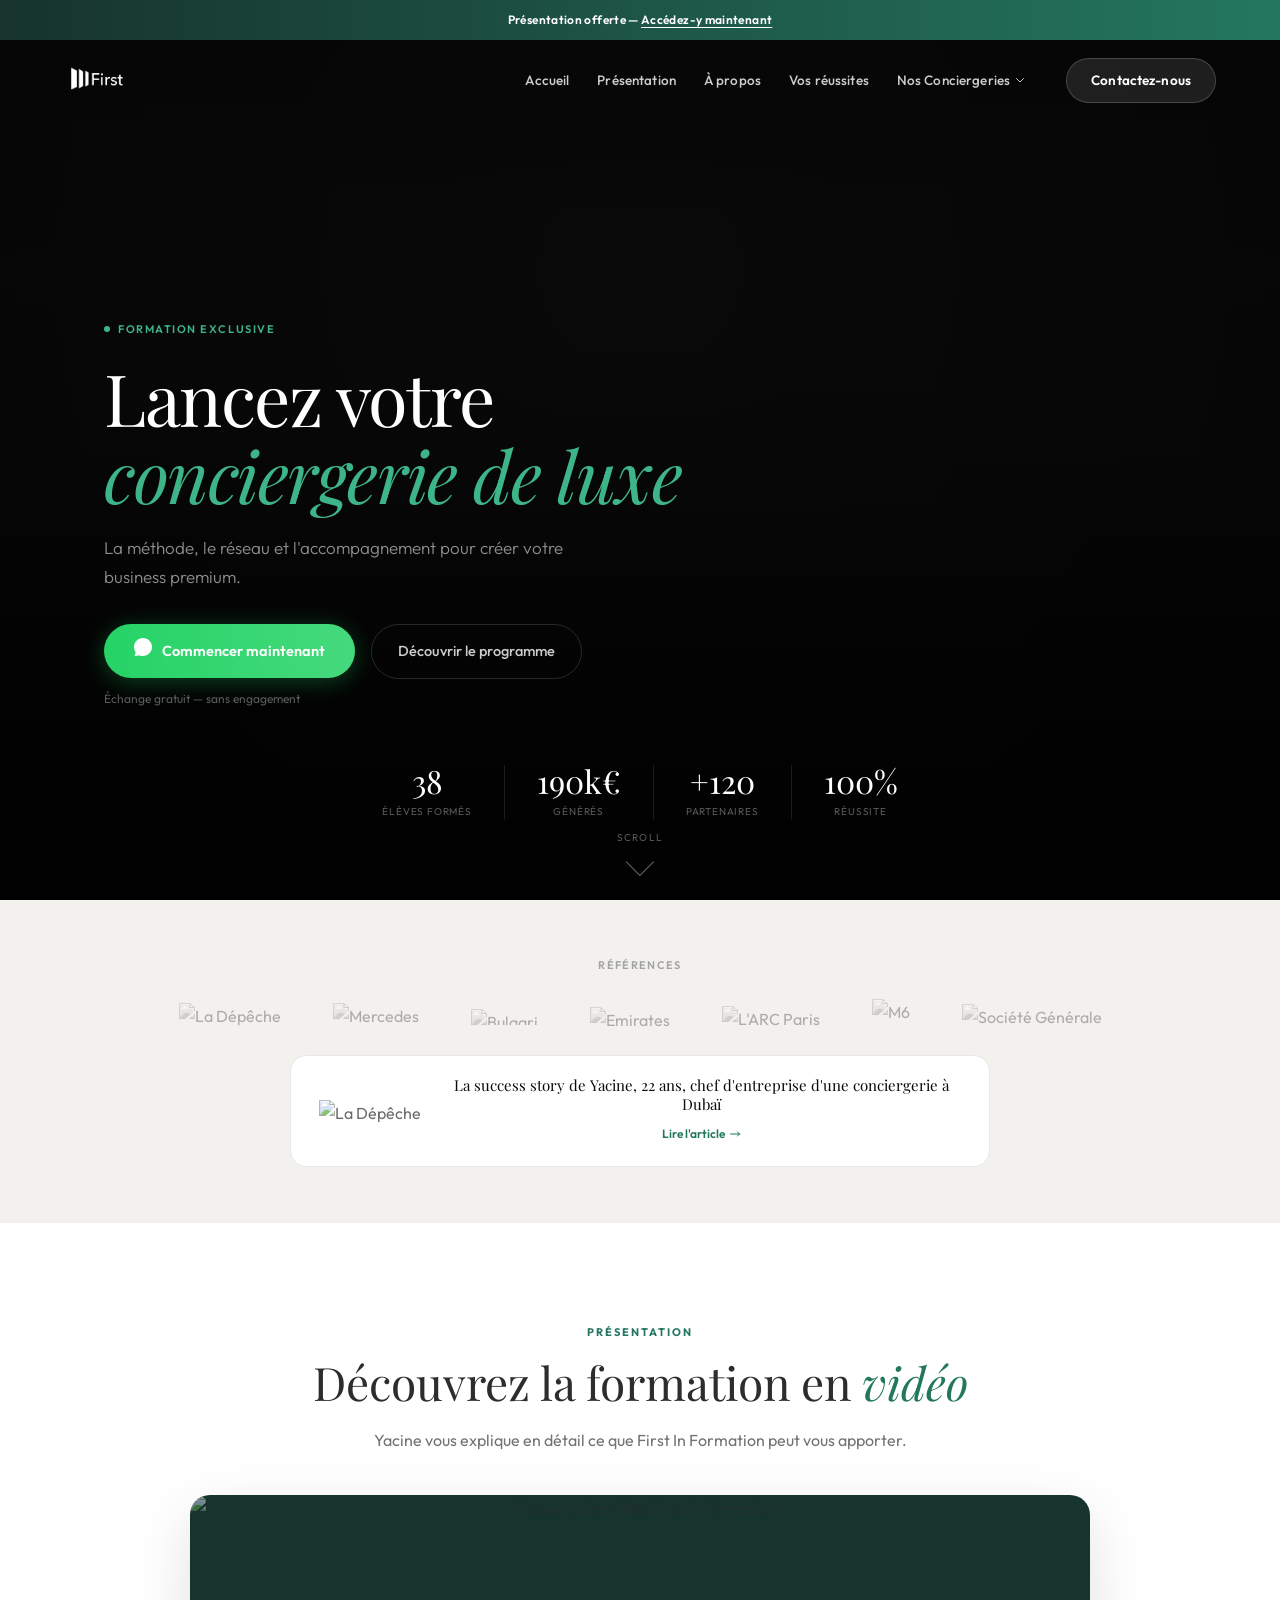
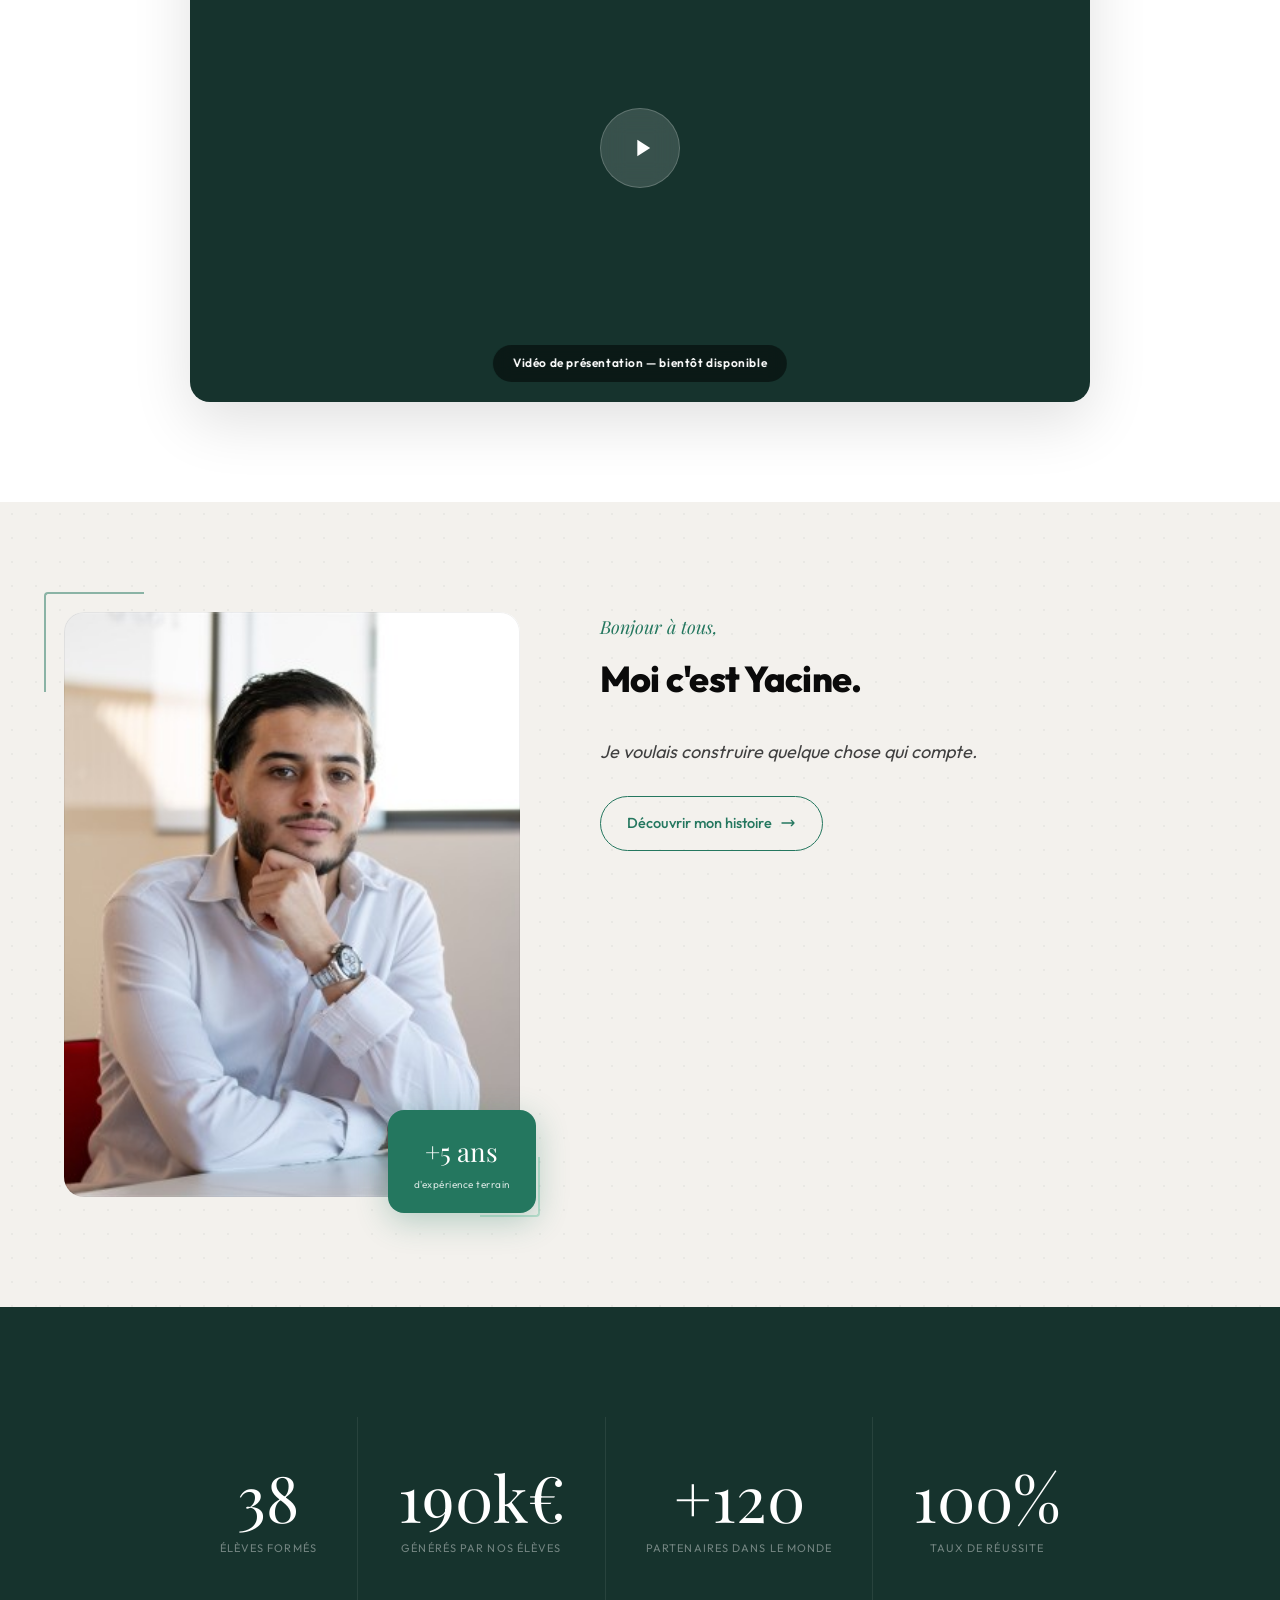
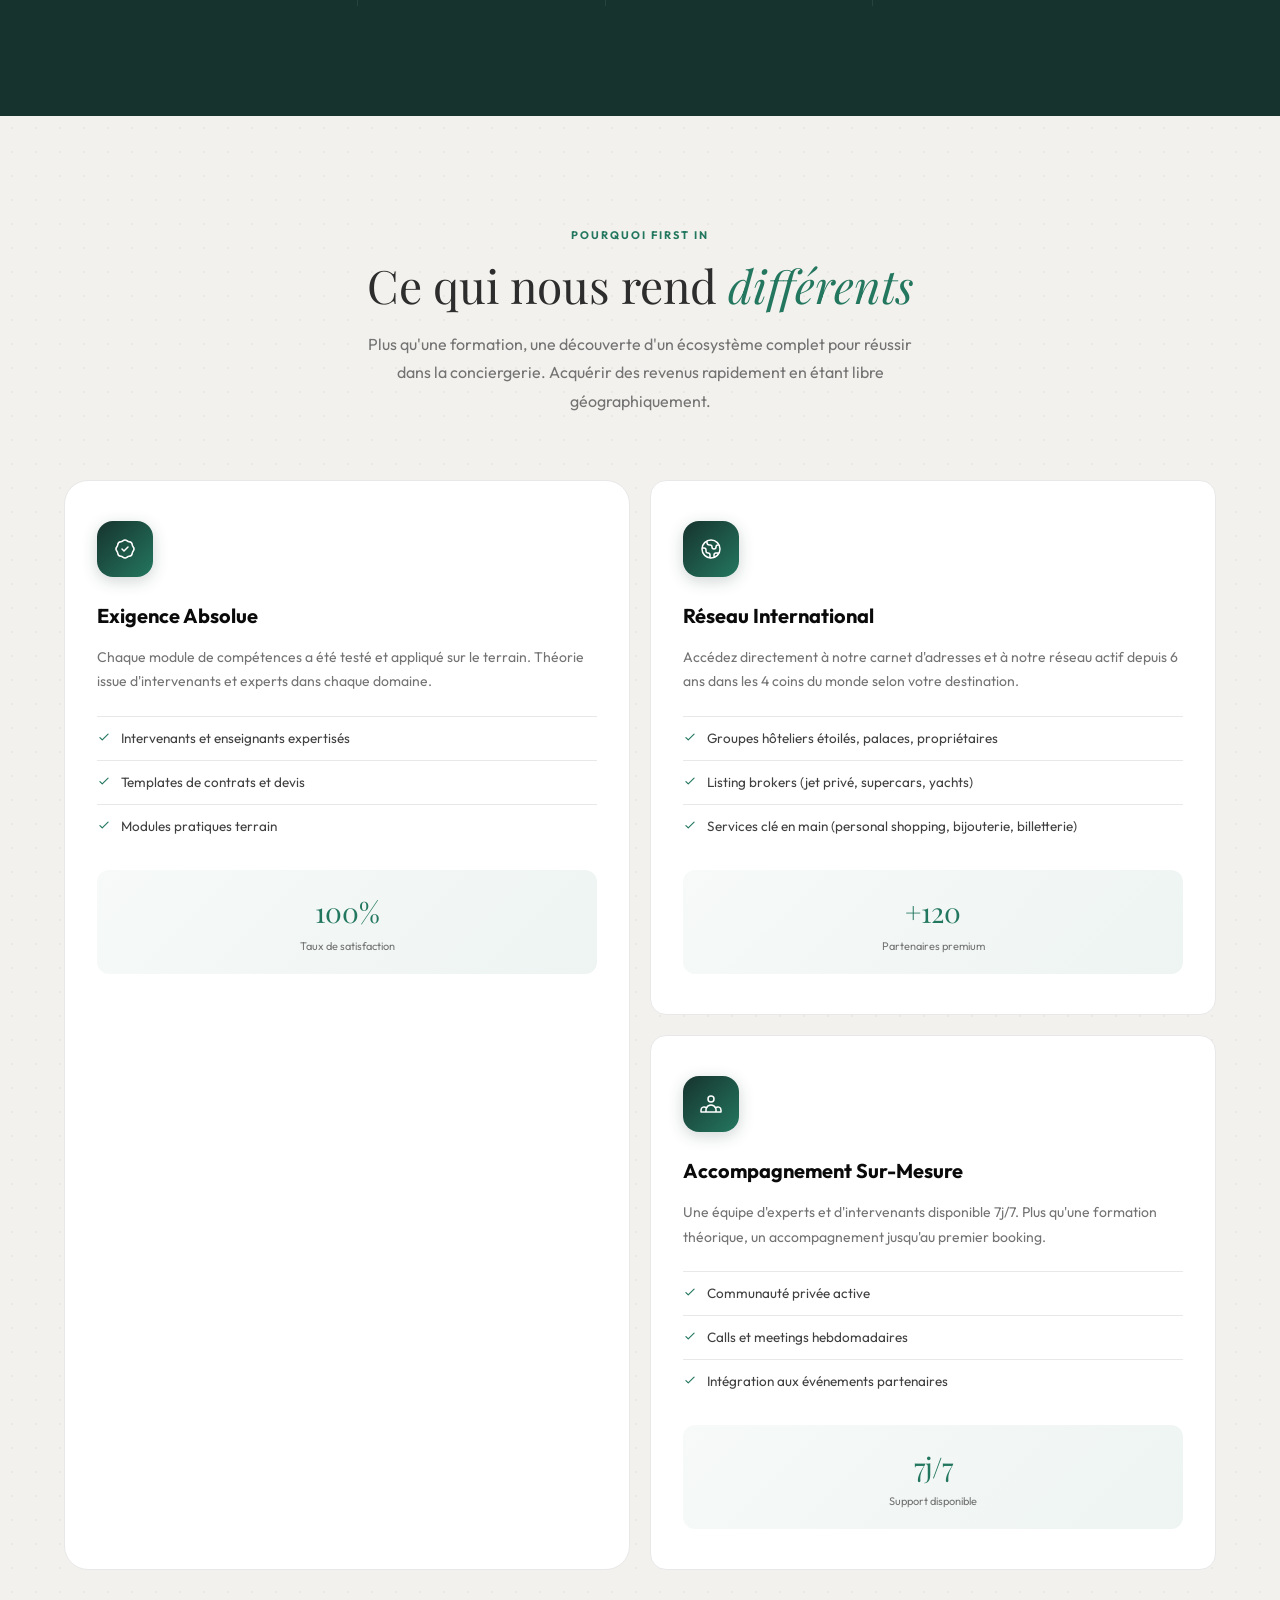
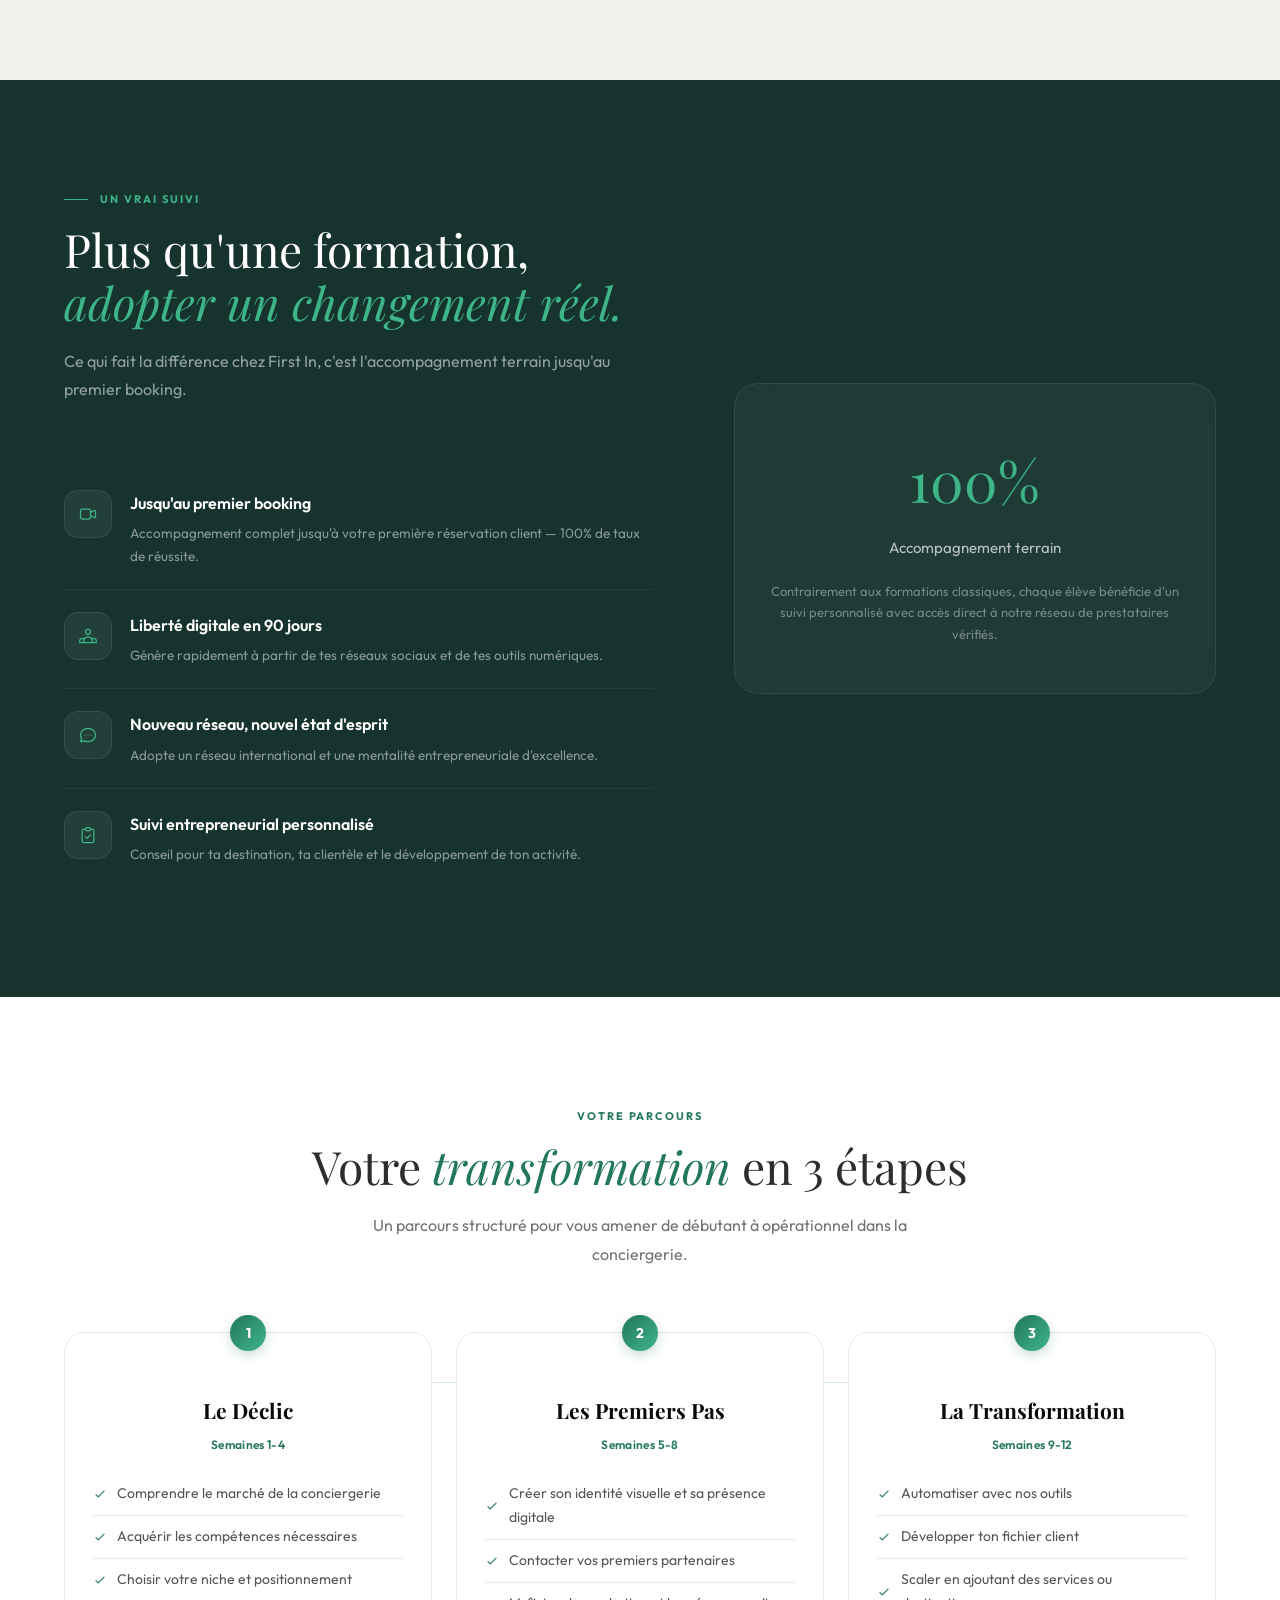
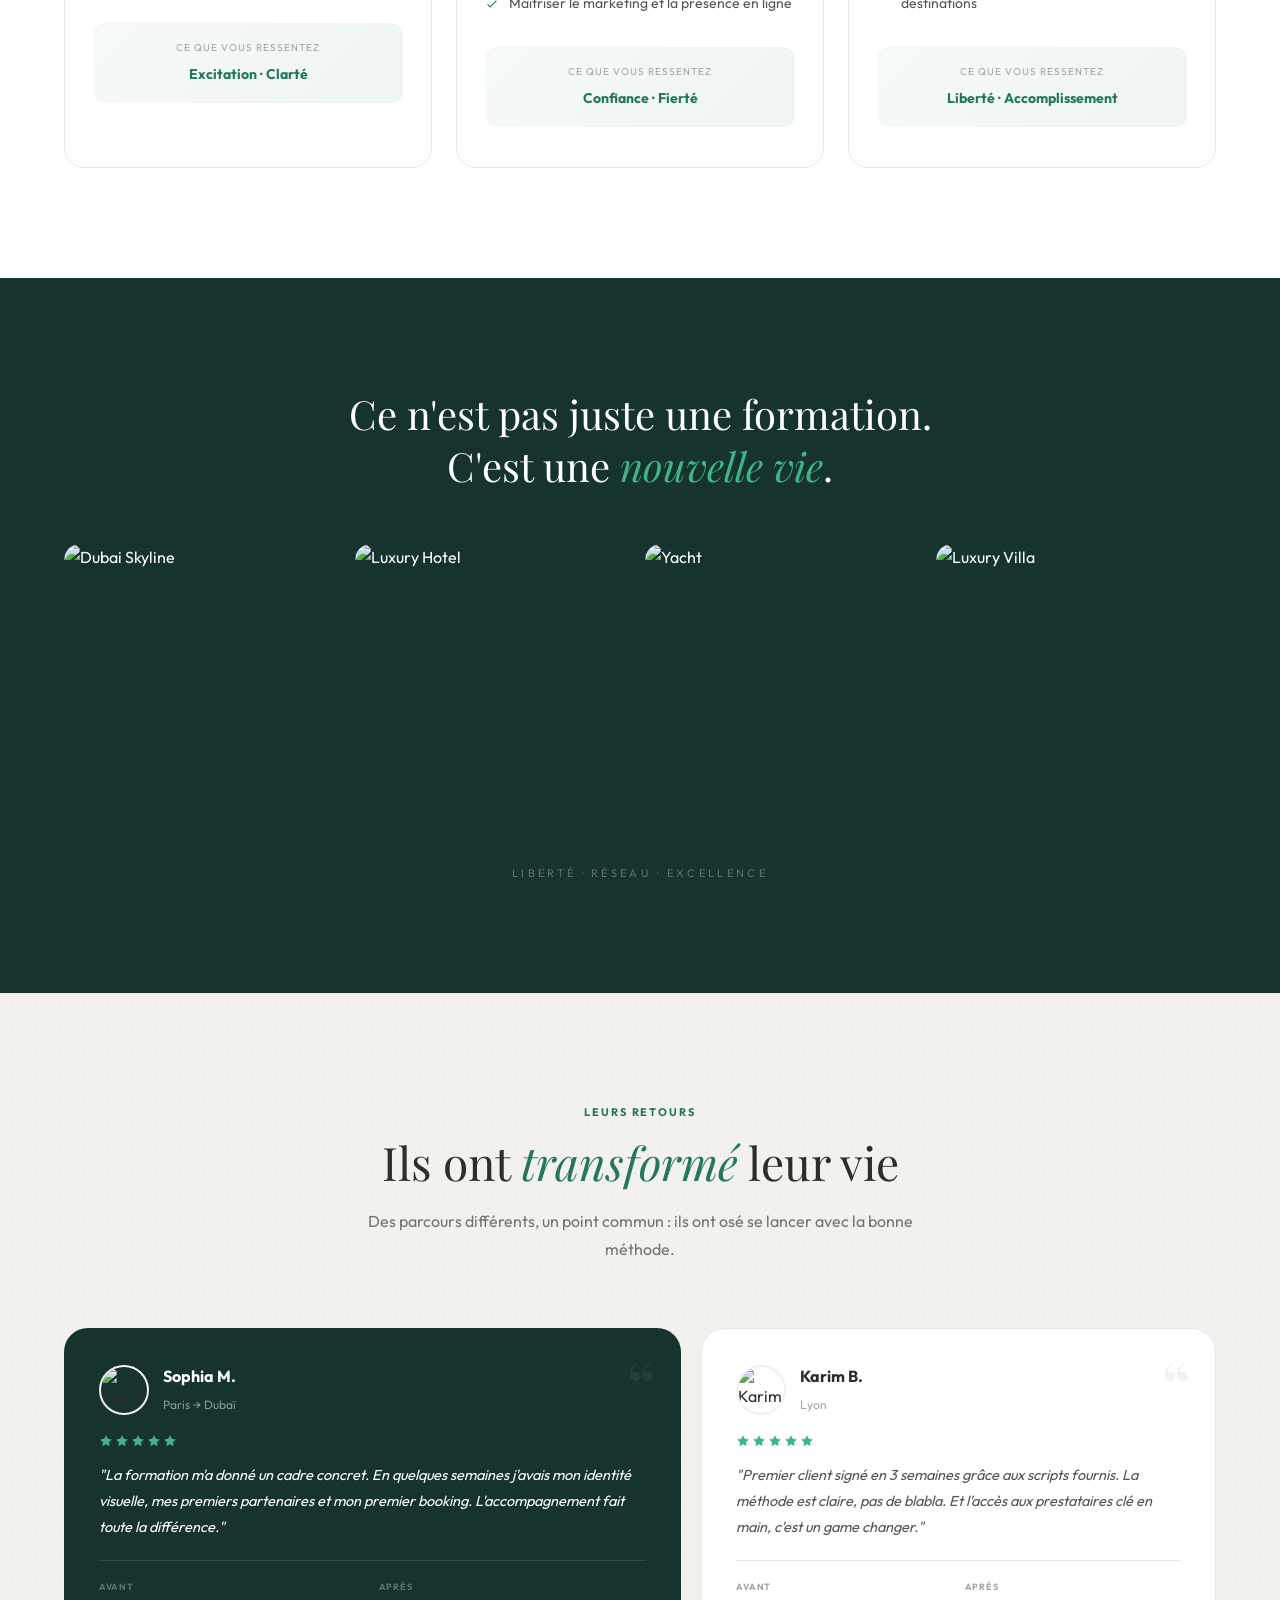
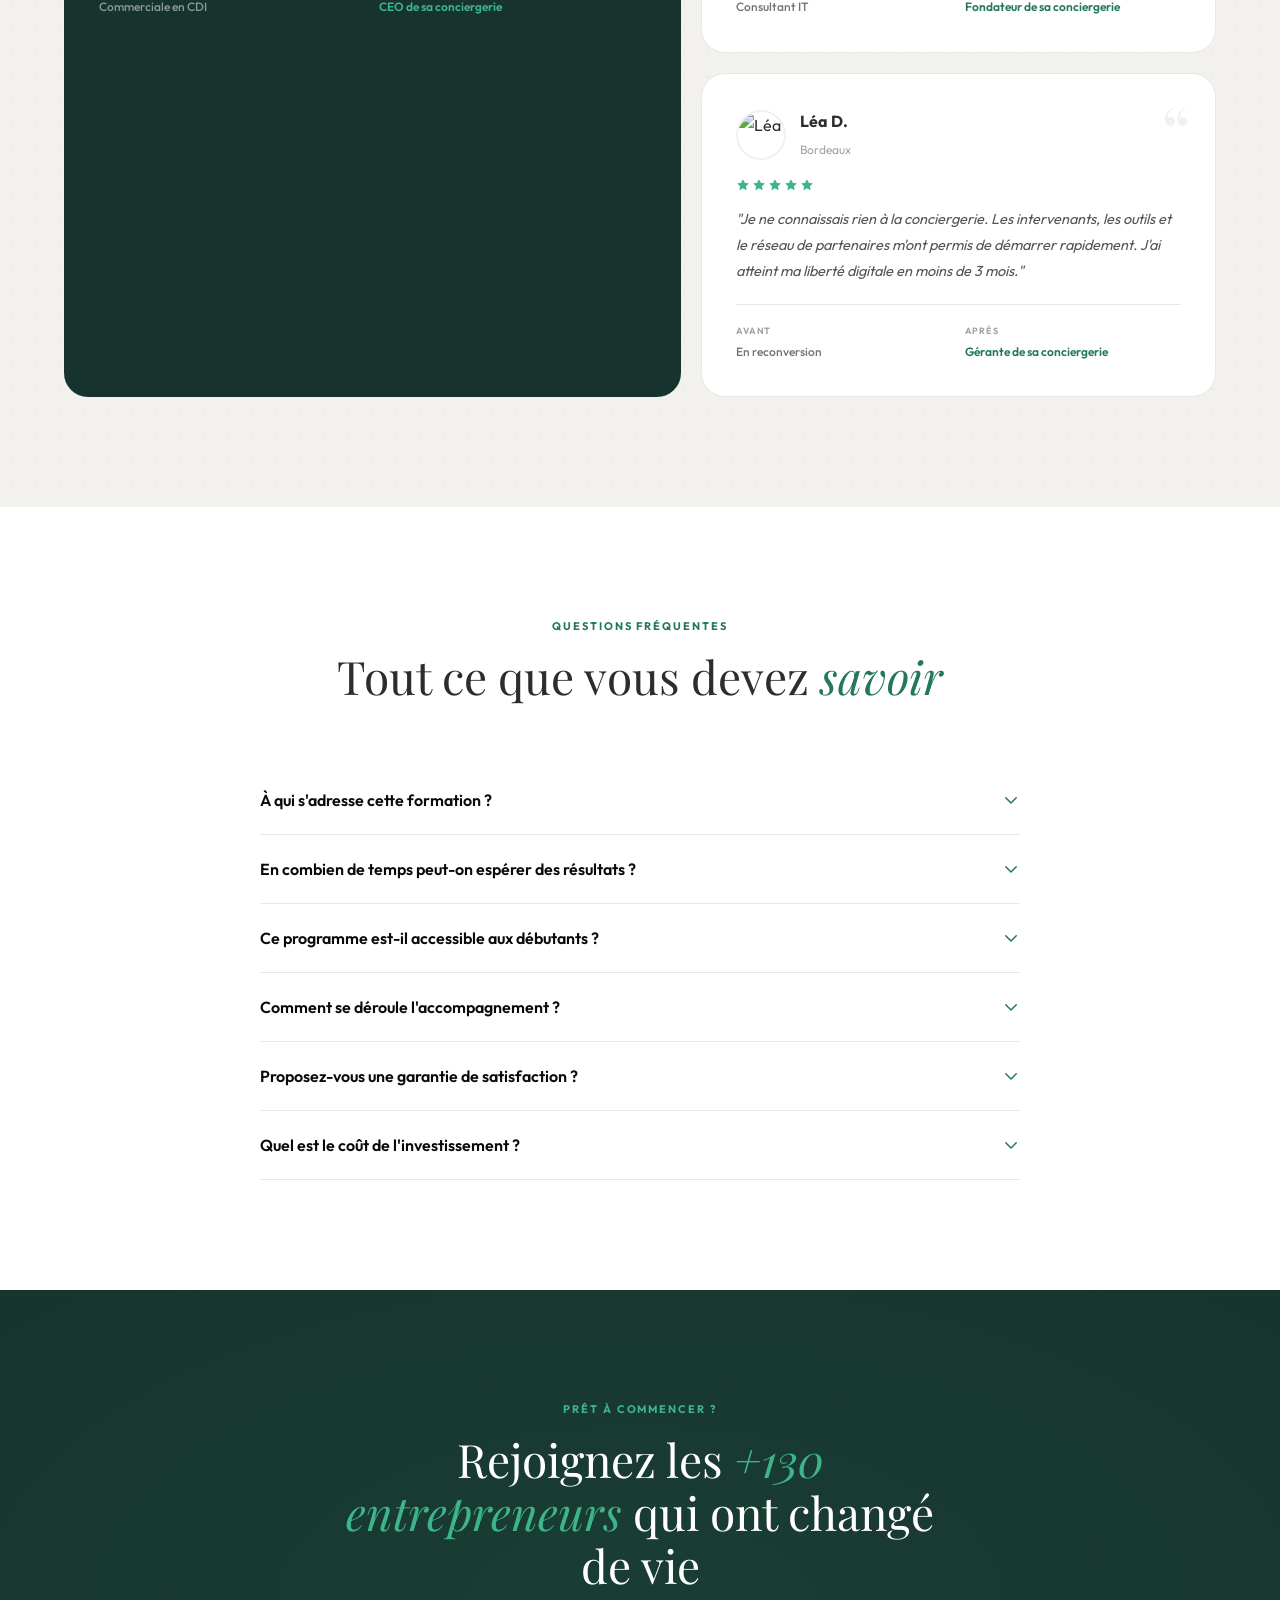
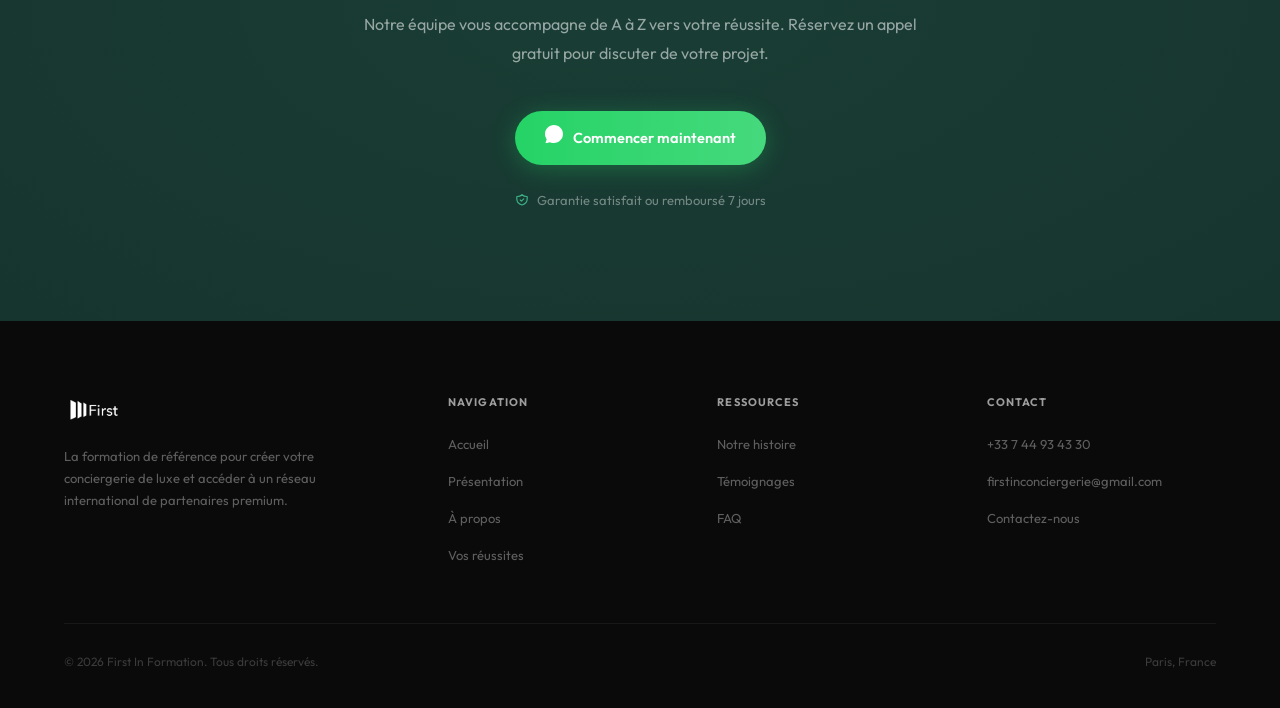
==== index.html @ 64c28903 "WhatsApp float: apparaît après le hero avec texte Contactez-nous" ====
<!DOCTYPE html>
<html lang="fr">
<head>
    <meta charset="UTF-8">
    <meta name="viewport" content="width=device-width, initial-scale=1.0">
    <title>First In Formation | Créez Votre Conciergerie de Luxe</title>
    <meta name="description" content="Formation complète pour créer et structurer votre conciergerie de A à Z. 38 élèves formés, +190k€ générés. +120 partenaires.">
    <link rel="icon" type="image/png" href="./assets/images/LOGO NOIR.png">
    <link href="https://fonts.googleapis.com/css2?family=Outfit:wght@300;400;500;600;700;800&family=Playfair+Display:ital,wght@0,400;0,500;0,600;0,700;1,400;1,500&display=swap" rel="stylesheet">

    <style>
        :root {
            --green-deep: #16332d;
            --green: #1a4d3e;
            --green-accent: #24775f;
            --green-light: #2d9474;
            --green-lighter: #3eb489;
            --white: #ffffff;
            --off-white: #f9f8f6;
            --cream: #f3f1ed;
            --black: #0a0a0a;
            --gray-900: #1a1a1a;
            --gray-800: #2d2d2d;
            --gray-700: #404040;
            --gray-600: #555555;
            --gray-500: #737373;
            --gray-400: #a3a3a3;
            --gray-300: #d4d4d4;
            --gray-200: #e8e8e8;
        }

        *, *::before, *::after { margin: 0; padding: 0; box-sizing: border-box; }
        html { scroll-behavior: smooth; -webkit-font-smoothing: antialiased; }

        body {
            font-family: 'Outfit', -apple-system, BlinkMacSystemFont, sans-serif;
            background: var(--white);
            color: var(--gray-800);
            line-height: 1.7;
            overflow-x: hidden;
        }

        ::selection { background: var(--green-accent); color: var(--white); }
        img { max-width: 100%; display: block; }
        a { text-decoration: none; color: inherit; }

        /* ═══════════════════════════════════════
           SCROLL PROGRESS BAR
        ═══════════════════════════════════════ */
        .scroll-progress {
            position: fixed;
            top: 0; left: 0;
            width: 0%; height: 3px;
            background: linear-gradient(90deg, var(--green-accent), var(--green-lighter));
            z-index: 9999;
            transition: width 0.1s linear;
        }

        /* ═══════════════════════════════════════
           ANIMATIONS
        ═══════════════════════════════════════ */
        .fade-up {
            opacity: 0;
            transform: translateY(30px);
            transition: opacity 0.7s cubic-bezier(0.16, 1, 0.3, 1), transform 0.7s cubic-bezier(0.16, 1, 0.3, 1);
        }
        .fade-up.visible { opacity: 1; transform: translateY(0); }
        .fade-up.d1 { transition-delay: 0.1s; }
        .fade-up.d2 { transition-delay: 0.2s; }
        .fade-up.d3 { transition-delay: 0.3s; }

        @keyframes float {
            0%, 100% { transform: translateY(0); }
            50% { transform: translateY(-8px); }
        }
        @keyframes shimmer {
            0% { background-position: -200% center; }
            100% { background-position: 200% center; }
        }
        @keyframes pulse-ring {
            0% { transform: scale(1); opacity: 1; }
            100% { transform: scale(1.8); opacity: 0; }
        }
        @keyframes gradient-shift {
            0%, 100% { background-position: 0% 50%; }
            50% { background-position: 100% 50%; }
        }
        @keyframes count-up {
            from { opacity: 0; transform: translateY(10px); }
            to { opacity: 1; transform: translateY(0); }
        }

        /* ═══════════════════════════════════════
           NAVIGATION DESKTOP
        ═══════════════════════════════════════ */
        .nav {
            position: fixed;
            top: 38px; left: 0; right: 0;
            z-index: 100;
            padding: 20px 5%;
            display: flex;
            justify-content: space-between;
            align-items: center;
            transition: all 0.4s cubic-bezier(0.16, 1, 0.3, 1);
        }
        .nav.scrolled {
            background: rgba(255,255,255,0.92);
            backdrop-filter: blur(20px) saturate(180%);
            -webkit-backdrop-filter: blur(20px) saturate(180%);
            padding: 12px 5%;
            box-shadow: 0 1px 0 rgba(0,0,0,0.04), 0 4px 20px rgba(0,0,0,0.03);
        }
        .nav-logo img {
            height: 40px;
            transition: all 0.3s;
        }
        .nav.scrolled .nav-logo img { height: 34px; }
        .nav-menu {
            display: flex;
            align-items: center;
            gap: 40px;
        }
        .nav-links { display: flex; gap: 28px; }
        .nav-links a {
            font-size: 13.5px;
            font-weight: 500;
            color: rgba(255,255,255,0.8);
            transition: all 0.3s;
            position: relative;
            letter-spacing: 0.01em;
        }
        .nav-links a::after {
            content: '';
            position: absolute;
            bottom: -4px; left: 0;
            width: 0; height: 1.5px;
            background: var(--green-lighter);
            transition: width 0.3s cubic-bezier(0.16, 1, 0.3, 1);
        }
        .nav-links a:hover::after { width: 100%; }
        .nav.scrolled .nav-links a { color: var(--gray-700); }
        .nav-cta {
            padding: 10px 24px;
            background: rgba(255,255,255,0.1);
            border: 1px solid rgba(255,255,255,0.18);
            border-radius: 100px;
            color: var(--white);
            font-size: 13.5px;
            font-weight: 600;
            transition: all 0.3s;
            letter-spacing: 0.01em;
        }
        .nav.scrolled .nav-cta {
            background: var(--green-accent);
            border-color: var(--green-accent);
            color: var(--white);
            box-shadow: 0 2px 12px rgba(36,119,95,0.25);
        }
        .nav-cta:hover { transform: translateY(-1px); }

        /* Nav dropdown */
        .nav-dropdown {
            position: relative;
        }
        .nav-dropdown > a {
            display: flex; align-items: center; gap: 4px;
        }
        .nav-dropdown > a svg { transition: transform 0.3s; }
        .nav-dropdown:hover > a svg { transform: rotate(180deg); }
        .nav-dropdown-menu {
            position: absolute;
            top: 100%;
            left: 50%;
            transform: translateX(-50%) translateY(8px);
            min-width: 200px;
            background: rgba(255,255,255,0.97);
            backdrop-filter: blur(20px);
            -webkit-backdrop-filter: blur(20px);
            border-radius: 12px;
            border: 1px solid rgba(0,0,0,0.06);
            box-shadow: 0 12px 40px rgba(0,0,0,0.1);
            padding: 8px;
            opacity: 0;
            visibility: hidden;
            transition: all 0.25s cubic-bezier(0.16, 1, 0.3, 1);
            z-index: 200;
        }
        .nav-dropdown:hover .nav-dropdown-menu {
            opacity: 1; visibility: visible;
            transform: translateX(-50%) translateY(0);
        }
        .nav-dropdown-menu a {
            display: flex; align-items: center; gap: 10px;
            padding: 10px 14px;
            border-radius: 8px;
            font-size: 13.5px;
            font-weight: 500;
            color: var(--gray-700) !important;
            transition: background 0.2s;
        }
        .nav-dropdown-menu a:hover {
            background: var(--cream);
        }
        .nav-dropdown-menu a::after { display: none; }
        .nav-dropdown-menu .city-dot {
            width: 6px; height: 6px;
            border-radius: 50%;
            background: var(--green-accent);
            flex-shrink: 0;
        }

        /* WhatsApp floating button — desktop */
        .wa-float {
            position: fixed;
            bottom: 28px; right: 28px;
            display: flex; align-items: center; gap: 10px;
            background: #25D366;
            border-radius: 100px;
            padding: 14px 24px 14px 18px;
            color: var(--white);
            font-size: 14px;
            font-weight: 600;
            box-shadow: 0 4px 24px rgba(37,211,102,0.35);
            z-index: 98;
            transform: translateY(80px);
            opacity: 0;
            transition: all 0.4s cubic-bezier(0.16, 1, 0.3, 1);
            cursor: pointer;
        }
        .wa-float.visible {
            transform: translateY(0);
            opacity: 1;
        }
        .wa-float:hover {
            transform: translateY(-2px);
            box-shadow: 0 8px 32px rgba(37,211,102,0.45);
        }
        @media (max-width: 900px) {
            .wa-float { display: none; }
        }

        /* ═══════════════════════════════════════
           NAVIGATION MOBILE
        ═══════════════════════════════════════ */
        .mobile-header {
            display: none;
            position: fixed;
            top: 38px; left: 0; right: 0;
            background: var(--green-deep);
            padding: 16px 20px;
            z-index: 100;
            justify-content: space-between;
            align-items: center;
            transition: all 0.3s;
        }
        .mobile-header.scrolled {
            background: rgba(255,255,255,0.95);
            backdrop-filter: blur(20px);
            box-shadow: 0 1px 0 rgba(0,0,0,0.06);
        }
        .mobile-header img { height: 32px; }
        .hamburger {
            width: 24px; height: 18px;
            position: relative; cursor: pointer; z-index: 102;
        }
        .hamburger span {
            position: absolute; left: 0;
            width: 100%; height: 1.5px;
            background: var(--white);
            transition: all 0.3s cubic-bezier(0.16, 1, 0.3, 1);
            border-radius: 1px;
        }
        .mobile-header.scrolled .hamburger span { background: var(--green-deep); }
        .hamburger span:nth-child(1) { top: 0; }
        .hamburger span:nth-child(2) { top: 50%; transform: translateY(-50%); }
        .hamburger span:nth-child(3) { bottom: 0; width: 60%; }
        .hamburger.active span:nth-child(1) { top: 50%; transform: translateY(-50%) rotate(45deg); background: var(--white); }
        .hamburger.active span:nth-child(2) { opacity: 0; }
        .hamburger.active span:nth-child(3) { bottom: 50%; width: 100%; transform: translateY(50%) rotate(-45deg); background: var(--white); }
        .mobile-menu {
            position: fixed; inset: 0;
            background: var(--green-deep);
            z-index: 100;
            display: flex; flex-direction: column;
            justify-content: center; align-items: center;
            gap: 24px;
            opacity: 0; visibility: hidden;
            transition: all 0.4s cubic-bezier(0.16, 1, 0.3, 1);
        }
        .mobile-menu.active { opacity: 1; visibility: visible; }
        .mobile-menu a {
            font-size: 1.3rem; font-weight: 500;
            color: var(--white);
            opacity: 0; transform: translateY(20px);
            transition: all 0.4s ease;
        }
        .mobile-menu.active a {
            opacity: 1; transform: translateY(0);
        }
        .mobile-menu.active a:nth-child(1) { transition-delay: 0.1s; }
        .mobile-menu.active a:nth-child(2) { transition-delay: 0.15s; }
        .mobile-menu.active a:nth-child(3) { transition-delay: 0.2s; }
        .mobile-menu.active a:nth-child(4) { transition-delay: 0.25s; }
        .mobile-menu.active a:nth-child(5) { transition-delay: 0.3s; }

        @media (max-width: 900px) {
            .nav { display: none; }
            .mobile-header { display: flex; }
        }

        /* ═══════════════════════════════════════
           TOP BANNER
        ═══════════════════════════════════════ */
        .top-banner {
            position: fixed;
            top: 0; left: 0; right: 0;
            z-index: 101;
            background: linear-gradient(90deg, var(--green-deep), var(--green-accent), var(--green-deep));
            background-size: 200% 100%;
            animation: gradient-shift 8s ease infinite;
            text-align: center;
            padding: 10px 20px;
            font-size: 12px;
            font-weight: 600;
            color: var(--white);
            letter-spacing: 0.03em;
        }
        .top-banner a {
            color: var(--white);
            text-decoration: underline;
            text-underline-offset: 3px;
            text-decoration-thickness: 1px;
        }

        /* ═══════════════════════════════════════
           PAGE TRANSITION — smooth fade on link click
        ═══════════════════════════════════════ */
        body {
            animation: pageIn 0.4s ease both;
        }
        body.page-exit {
            animation: pageOut 0.3s ease both;
        }
        @keyframes pageIn {
            from { opacity: 0; }
            to { opacity: 1; }
        }
        @keyframes pageOut {
            from { opacity: 1; }
            to { opacity: 0; }
        }

        /* ═══════════════════════════════════════
           HERO — FULLSCREEN CINEMATIC
        ═══════════════════════════════════════ */
        .hero {
            min-height: 100vh;
            background: var(--black);
            display: flex;
            align-items: flex-end;
            position: relative;
            overflow: hidden;
        }
        .hero-bg {
            position: absolute; inset: 0;
        }
        .hero-bg video {
            width: 100%; height: 100%;
            object-fit: cover;
            opacity: 0.55;
        }
        /* Cinematic vignette — heavy bottom for text readability */
        .hero-overlay {
            position: absolute; inset: 0;
            background:
                linear-gradient(180deg,
                    rgba(0,0,0,0.3) 0%,
                    rgba(0,0,0,0.1) 30%,
                    rgba(0,0,0,0.2) 50%,
                    rgba(0,0,0,0.7) 80%,
                    rgba(0,0,0,0.85) 100%
                ),
                radial-gradient(ellipse at 50% 30%, transparent 0%, rgba(0,0,0,0.3) 70%);
        }

        .hero-content {
            position: relative; z-index: 2;
            width: 100%;
            max-width: 1200px;
            margin: 0 auto;
            padding: 0 5% 80px;
            text-align: left;
        }
        .hero-eyebrow {
            display: inline-flex;
            align-items: center;
            gap: 8px;
            font-size: 11px;
            font-weight: 600;
            letter-spacing: 0.14em;
            text-transform: uppercase;
            color: var(--green-lighter);
            margin-bottom: 20px;
        }
        .hero-eyebrow-dot {
            width: 6px; height: 6px;
            background: var(--green-lighter);
            border-radius: 50%;
            animation: dotPulse 2.5s ease-in-out infinite;
        }
        @keyframes dotPulse {
            0%, 100% { opacity: 1; box-shadow: 0 0 0 0 rgba(62,180,137,0.4); }
            50% { opacity: 0.6; box-shadow: 0 0 0 6px rgba(62,180,137,0); }
        }
        .hero-title {
            font-family: 'Playfair Display', serif;
            font-size: clamp(38px, 6vw, 72px);
            font-weight: 400;
            color: var(--white);
            line-height: 1.08;
            margin-bottom: 20px;
            letter-spacing: -0.02em;
            max-width: 700px;
        }
        .hero-title em {
            font-style: italic;
            color: var(--green-lighter);
        }
        .hero-desc {
            font-size: 17px;
            color: rgba(255,255,255,0.55);
            max-width: 480px;
            margin-bottom: 32px;
            line-height: 1.7;
            font-weight: 300;
        }
        .hero-cta-row {
            display: flex;
            align-items: center;
            gap: 16px;
            flex-wrap: wrap;
            margin-bottom: 10px;
        }
        /* Scroll indicator */
        .hero-scroll {
            position: absolute;
            bottom: 28px;
            left: 50%;
            transform: translateX(-50%);
            z-index: 2;
            display: flex;
            flex-direction: column;
            align-items: center;
            gap: 6px;
            color: rgba(255,255,255,0.35);
            font-size: 10px;
            letter-spacing: 0.12em;
            text-transform: uppercase;
        }
        .hero-scroll-arrow {
            width: 20px; height: 20px;
            border-right: 1.5px solid rgba(255,255,255,0.4);
            border-bottom: 1.5px solid rgba(255,255,255,0.4);
            transform: rotate(45deg);
            animation: scrollBounce 2s ease-in-out infinite;
        }
        @keyframes scrollBounce {
            0%, 100% { transform: rotate(45deg) translateY(0); opacity: 0.5; }
            50% { transform: rotate(45deg) translateY(6px); opacity: 1; }
        }
        .btn-main {
            display: inline-flex;
            align-items: center;
            gap: 10px;
            padding: 14px 30px;
            background: #25D366;
            color: var(--white);
            border-radius: 100px;
            font-size: 14.5px;
            font-weight: 600;
            transition: all 0.3s cubic-bezier(0.16, 1, 0.3, 1);
            box-shadow: 0 4px 24px rgba(37,211,102,0.3);
            position: relative;
            overflow: hidden;
        }
        .btn-main::before {
            content: '';
            position: absolute; inset: 0;
            background: linear-gradient(90deg, transparent, rgba(255,255,255,0.15), transparent);
            background-size: 200% 100%;
            animation: shimmer 3s ease infinite;
        }
        .btn-main:hover {
            transform: translateY(-2px);
            box-shadow: 0 8px 32px rgba(37,211,102,0.4);
        }
        .btn-main > * { position: relative; z-index: 1; }
        .btn-secondary {
            padding: 14px 26px;
            border: 1px solid rgba(255,255,255,0.15);
            border-radius: 100px;
            color: rgba(255,255,255,0.8);
            font-size: 14.5px;
            font-weight: 500;
            transition: all 0.3s;
        }
        .btn-secondary:hover {
            background: rgba(255,255,255,0.06);
            border-color: rgba(255,255,255,0.25);
        }
        .hero-cta-sub {
            font-size: 12px;
            color: rgba(255,255,255,0.35);
        }

        /* Hero stats — cinematic bottom bar */
        .hero-stats-row {
            display: flex;
            justify-content: center;
            gap: 0;
            margin-top: 56px;
            position: relative;
        }
        .hero-stat-card {
            padding: 0 32px;
            text-align: center;
            border-right: 1px solid rgba(255,255,255,0.1);
            transition: all 0.3s;
        }
        .hero-stat-card:last-child { border-right: none; }
        .hero-stat-card:hover .hero-stat-val {
            color: var(--green-lighter);
        }
        .hero-stat-val {
            font-family: 'Playfair Display', serif;
            font-size: 32px;
            color: var(--white);
            line-height: 1;
            margin-bottom: 6px;
            transition: color 0.3s;
        }
        .hero-stat-lbl {
            font-size: 10px;
            color: rgba(255,255,255,0.35);
            letter-spacing: 0.08em;
            text-transform: uppercase;
        }

        /* ═══════════════════════════════════════
           SECTION SYSTEM
        ═══════════════════════════════════════ */
        .section { padding: 110px 5%; }
        .section-inner { max-width: 1200px; margin: 0 auto; }
        .section-green {
            background: var(--green-deep);
            color: var(--white);
            position: relative;
        }
        .section-cream {
            background: var(--cream);
            position: relative;
        }
        .section-cream::before {
            content: '';
            position: absolute; inset: 0;
            background-image: radial-gradient(rgba(0,0,0,0.04) 1px, transparent 1px);
            background-size: 24px 24px;
            pointer-events: none;
        }
        .section-white { background: var(--white); }

        .section-label {
            font-size: 11px;
            font-weight: 700;
            letter-spacing: 0.18em;
            text-transform: uppercase;
            color: var(--green-accent);
            margin-bottom: 14px;
            display: flex;
            align-items: center;
            gap: 12px;
        }
        .section-label::before {
            content: '';
            width: 24px; height: 1px;
            background: var(--green-accent);
        }
        .section-green .section-label { color: var(--green-lighter); }
        .section-green .section-label::before { background: var(--green-lighter); }

        .section-label-center {
            justify-content: center;
        }
        .section-label-center::before { display: none; }

        .section-heading {
            font-family: 'Playfair Display', serif;
            font-size: clamp(30px, 4vw, 46px);
            font-weight: 400;
            line-height: 1.15;
            margin-bottom: 18px;
        }
        .section-heading em {
            font-style: italic;
            color: var(--green-accent);
        }
        .section-green .section-heading em { color: var(--green-lighter); }

        .section-desc {
            font-size: 16px;
            color: var(--gray-500);
            max-width: 560px;
            line-height: 1.8;
        }
        .section-green .section-desc { color: rgba(255,255,255,0.55); }

        .section-header { margin-bottom: 64px; }
        .section-header-center {
            text-align: center;
            margin-bottom: 64px;
        }
        .section-header-center .section-desc {
            margin-left: auto; margin-right: auto;
        }

        /* ═══════════════════════════════════════
           CREDIBILITY BAR
        ═══════════════════════════════════════ */
        .credibility {
            background: var(--cream);
            padding: 44px 5%;
            border-bottom: 1px solid rgba(0,0,0,0.04);
        }
        .credibility-inner {
            max-width: 1200px;
            margin: 0 auto;
            text-align: center;
        }
        .credibility-text {
            font-size: 11px;
            font-weight: 600;
            letter-spacing: 0.12em;
            text-transform: uppercase;
            color: var(--gray-400);
            margin-bottom: 24px;
        }
        .credibility-logos {
            display: flex;
            align-items: center;
            justify-content: center;
            gap: 52px;
            flex-wrap: wrap;
        }
        .credibility-logo {
            height: 22px;
            opacity: 0.35;
            filter: grayscale(100%);
            transition: all 0.4s;
        }
        .credibility-logo:hover { opacity: 0.7; filter: grayscale(0%); }
        @media (max-width: 900px) {
            .credibility-logo { opacity: 0.6; filter: grayscale(0%); }
        }

        /* ═══════════════════════════════════════
           FOUNDER
        ═══════════════════════════════════════ */
        .founder-grid {
            display: grid;
            grid-template-columns: 0.85fr 1.15fr;
            gap: 80px;
            align-items: start;
        }
        .founder-img-wrap {
            position: relative;
        }
        .founder-img {
            border-radius: 20px;
            overflow: hidden;
            position: relative;
        }
        .founder-img::after {
            content: '';
            position: absolute;
            inset: 0;
            border-radius: 20px;
            border: 1px solid rgba(0,0,0,0.06);
            pointer-events: none;
        }
        .founder-img img {
            width: 100%;
            aspect-ratio: 3.5/4.5;
            object-fit: cover;
        }
        .founder-badge {
            position: absolute;
            bottom: -16px; right: -16px;
            background: var(--green-accent);
            color: var(--white);
            padding: 20px 26px;
            border-radius: 16px;
            text-align: center;
            box-shadow: 0 8px 32px rgba(36,119,95,0.3);
        }
        .founder-badge-val {
            font-family: 'Playfair Display', serif;
            font-size: 26px;
        }
        .founder-badge-lbl {
            font-size: 10px;
            opacity: 0.8;
            margin-top: 2px;
            letter-spacing: 0.05em;
        }
        /* Decorative line */
        .founder-img-wrap::before {
            content: '';
            position: absolute;
            top: -20px; left: -20px;
            width: 100px; height: 100px;
            border-top: 2px solid var(--green-accent);
            border-left: 2px solid var(--green-accent);
            border-radius: 4px 0 0 0;
            opacity: 0.5;
        }
        .founder-img-wrap::after {
            content: '';
            position: absolute;
            bottom: -20px; right: -20px;
            width: 60px; height: 60px;
            border-bottom: 2px solid var(--green-lighter);
            border-right: 2px solid var(--green-lighter);
            border-radius: 0 0 4px 0;
            opacity: 0.3;
        }
        .founder-greeting {
            font-family: 'Playfair Display', serif;
            font-size: 18px;
            font-style: italic;
            color: var(--green-accent);
            margin-bottom: 6px;
        }
        .founder-name {
            font-size: 36px;
            font-weight: 800;
            margin-bottom: 28px;
            color: var(--black);
            letter-spacing: -0.02em;
        }
        .founder-text {
            font-size: 15px;
            color: var(--gray-600);
            line-height: 1.9;
        }
        .founder-text p { margin-bottom: 18px; }
        .founder-text strong { color: var(--black); font-weight: 600; }
        .founder-chapter {
            font-family: 'Playfair Display', serif;
            font-size: 17px;
            font-style: italic;
            color: var(--green-accent);
            margin: 28px 0 14px;
            padding-left: 18px;
            border-left: 2px solid var(--green-accent);
        }
        .founder-quote {
            background: linear-gradient(135deg, rgba(36,119,95,0.05), rgba(36,119,95,0.02));
            padding: 28px 32px;
            border-radius: 16px;
            border-left: 3px solid var(--green-accent);
            margin: 28px 0;
            position: relative;
        }
        .founder-quote::before {
            content: '\201C';
            position: absolute;
            top: 12px; left: 16px;
            font-family: 'Playfair Display', serif;
            font-size: 48px;
            color: var(--green-accent);
            opacity: 0.15;
            line-height: 1;
        }
        .founder-quote p {
            font-family: 'Playfair Display', serif;
            font-size: 17px;
            font-style: italic;
            line-height: 1.6;
            color: var(--gray-800);
            margin: 0;
        }

        /* ═══════════════════════════════════════
           STATS — big bold numbers
        ═══════════════════════════════════════ */
        .stats-row {
            display: flex;
            justify-content: center;
            gap: 0;
        }
        .stat-card {
            text-align: center;
            padding: 48px 40px;
            position: relative;
            border-right: 1px solid rgba(255,255,255,0.08);
        }
        .stat-card:last-child { border-right: none; }
        .stat-val {
            font-family: 'Playfair Display', serif;
            font-size: clamp(40px, 5vw, 64px);
            color: var(--white);
            line-height: 1;
            margin-bottom: 10px;
            transition: color 0.4s;
        }
        .stat-card:hover .stat-val { color: var(--green-lighter); }
        .stat-lbl {
            font-size: 11px;
            color: rgba(255,255,255,0.4);
            letter-spacing: 0.1em;
            text-transform: uppercase;
        }

        /* ═══════════════════════════════════════
           PILLARS — BENTO GRID
        ═══════════════════════════════════════ */
        .pillars-grid {
            display: grid;
            grid-template-columns: 1fr 1fr;
            grid-template-rows: auto auto;
            gap: 20px;
        }
        .pillar-card:first-child {
            grid-row: 1 / 3;
        }
        .pillar-card {
            background: var(--white);
            border-radius: 24px;
            padding: 40px 32px;
            border: 1px solid var(--gray-200);
            transition: all 0.4s cubic-bezier(0.34, 1.56, 0.64, 1);
            position: relative;
            overflow: hidden;
        }
        .pillar-card::before {
            content: '';
            position: absolute;
            top: 0; left: 0; right: 0;
            height: 3px;
            background: linear-gradient(90deg, var(--green-accent), var(--green-lighter));
            transform: scaleX(0);
            transform-origin: left;
            transition: transform 0.5s cubic-bezier(0.34, 1.56, 0.64, 1);
        }
        .pillar-card:hover::before { transform: scaleX(1); }
        .pillar-card:hover {
            border-color: transparent;
            box-shadow: 0 24px 48px rgba(0,0,0,0.1);
            transform: translateY(-4px) scale(1.01);
        }
        .pillar-card:nth-child(2) { border-radius: 16px; }
        .pillar-card:nth-child(3) { border-radius: 16px; }
        .pillar-icon {
            width: 56px; height: 56px;
            background: linear-gradient(135deg, var(--green-deep), var(--green-accent));
            border-radius: 16px;
            display: flex; align-items: center; justify-content: center;
            margin-bottom: 22px;
            color: var(--white);
            box-shadow: 0 4px 16px rgba(22,51,45,0.2);
        }
        .pillar-card h3 {
            font-size: 20px;
            font-weight: 700;
            margin-bottom: 12px;
            color: var(--black);
        }
        .pillar-card > p {
            font-size: 14px;
            color: var(--gray-500);
            line-height: 1.75;
            margin-bottom: 22px;
        }
        .pillar-list { list-style: none; }
        .pillar-list li {
            display: flex; align-items: flex-start; gap: 10px;
            padding: 10px 0;
            font-size: 13.5px;
            color: var(--gray-700);
            border-top: 1px solid var(--gray-200);
        }
        .pillar-list li svg { color: var(--green-accent); flex-shrink: 0; margin-top: 3px; }
        .pillar-stat {
            margin-top: 22px;
            padding: 18px;
            background: linear-gradient(135deg, rgba(36,119,95,0.04), rgba(36,119,95,0.08));
            border-radius: 12px;
            text-align: center;
        }
        .pillar-stat-val {
            font-family: 'Playfair Display', serif;
            font-size: 28px;
            color: var(--green-accent);
        }
        .pillar-stat-lbl {
            font-size: 11px;
            color: var(--gray-500);
            margin-top: 2px;
        }

        /* ═══════════════════════════════════════
           ACCOMPAGNEMENT
        ═══════════════════════════════════════ */
        .accomp-grid {
            display: grid;
            grid-template-columns: 1.1fr 0.9fr;
            gap: 80px;
            align-items: center;
        }
        .accomp-list { list-style: none; }
        .accomp-list li {
            display: flex; gap: 18px;
            padding: 22px 0;
            border-bottom: 1px solid rgba(255,255,255,0.06);
        }
        .accomp-list li:last-child { border-bottom: none; }
        .accomp-icon {
            width: 48px; height: 48px;
            background: rgba(255,255,255,0.06);
            border: 1px solid rgba(255,255,255,0.08);
            border-radius: 14px;
            display: flex; align-items: center; justify-content: center;
            flex-shrink: 0;
            color: var(--green-lighter);
        }
        .accomp-list h4 { font-size: 16px; font-weight: 600; margin-bottom: 5px; }
        .accomp-list p { font-size: 13.5px; color: rgba(255,255,255,0.5); line-height: 1.65; }

        .accomp-visual { position: relative; }
        .accomp-card {
            background: rgba(255,255,255,0.04);
            backdrop-filter: blur(20px);
            border: 1px solid rgba(255,255,255,0.08);
            border-radius: 24px;
            padding: 48px 36px;
            text-align: center;
            position: relative;
            overflow: hidden;
        }
        .accomp-card::before {
            content: '';
            position: absolute;
            inset: -1px;
            border-radius: 24px;
            padding: 1px;
            background: linear-gradient(135deg, rgba(62,180,137,0.3), transparent, rgba(62,180,137,0.1));
            -webkit-mask: linear-gradient(#fff 0 0) content-box, linear-gradient(#fff 0 0);
            -webkit-mask-composite: xor;
            mask-composite: exclude;
        }
        .accomp-card-val {
            font-family: 'Playfair Display', serif;
            font-size: 56px;
            color: var(--green-lighter);
            margin-bottom: 8px;
        }
        .accomp-card-lbl { font-size: 15px; color: rgba(255,255,255,0.7); }
        .accomp-card-desc {
            font-size: 13px;
            color: rgba(255,255,255,0.4);
            margin-top: 20px;
            line-height: 1.65;
        }

        /* ═══════════════════════════════════════
           TRANSFORMATION
        ═══════════════════════════════════════ */
        .transform-grid {
            display: grid;
            grid-template-columns: repeat(3, 1fr);
            gap: 24px;
            position: relative;
        }
        /* Connection line between cards */
        .transform-grid::before {
            content: '';
            position: absolute;
            top: 50px; left: 16.66%; right: 16.66%;
            height: 1px;
            background: linear-gradient(90deg, var(--green-accent), var(--green-lighter), var(--green-accent));
            opacity: 0.2;
            z-index: 0;
        }
        .transform-card {
            background: var(--white);
            border-radius: 20px;
            padding: 40px 28px;
            border: 1px solid var(--gray-200);
            position: relative;
            text-align: center;
            z-index: 1;
            transition: all 0.4s cubic-bezier(0.16, 1, 0.3, 1);
        }
        .transform-card:hover {
            box-shadow: 0 20px 60px rgba(0,0,0,0.06);
            transform: translateY(-4px);
        }
        .transform-step {
            position: absolute;
            top: -18px; left: 50%;
            transform: translateX(-50%);
            width: 36px; height: 36px;
            background: linear-gradient(135deg, var(--green-accent), var(--green-lighter));
            color: var(--white);
            border-radius: 50%;
            display: flex; align-items: center; justify-content: center;
            font-weight: 700; font-size: 14px;
            box-shadow: 0 4px 12px rgba(36,119,95,0.25);
        }
        .transform-card h3 {
            font-family: 'Playfair Display', serif;
            font-size: 21px;
            margin: 20px 0 6px;
            color: var(--black);
        }
        .transform-period {
            font-size: 12px;
            color: var(--green-accent);
            font-weight: 600;
            margin-bottom: 18px;
            letter-spacing: 0.03em;
        }
        .transform-list { list-style: none; text-align: left; }
        .transform-list li {
            padding: 9px 0;
            font-size: 14px;
            color: var(--gray-600);
            display: flex; align-items: center; gap: 10px;
            border-bottom: 1px solid var(--gray-200);
        }
        .transform-list li:last-child { border-bottom: none; }
        .transform-list svg { color: var(--green-accent); flex-shrink: 0; }
        .transform-feeling {
            margin-top: 22px;
            padding: 16px;
            background: linear-gradient(135deg, rgba(36,119,95,0.04), rgba(36,119,95,0.08));
            border-radius: 12px;
        }
        .transform-feeling span {
            display: block;
            font-size: 10px;
            text-transform: uppercase;
            letter-spacing: 0.1em;
            color: var(--gray-400);
            margin-bottom: 4px;
        }
        .transform-feeling strong {
            font-size: 14px;
            color: var(--green-accent);
        }

        /* ═══════════════════════════════════════
           ASPIRATION
        ═══════════════════════════════════════ */
        .aspiration-text {
            font-family: 'Playfair Display', serif;
            font-size: clamp(26px, 3.5vw, 40px);
            color: var(--white);
            line-height: 1.3;
            max-width: 640px;
            margin: 0 auto 52px;
            text-align: center;
        }
        .aspiration-text em { font-style: italic; color: var(--green-lighter); }
        .aspiration-grid {
            display: grid;
            grid-template-columns: repeat(4, 1fr);
            gap: 10px;
            margin-bottom: 40px;
        }
        .aspiration-img {
            border-radius: 16px;
            overflow: hidden;
            aspect-ratio: 1;
            position: relative;
        }
        .aspiration-img::after {
            content: '';
            position: absolute; inset: 0;
            background: linear-gradient(180deg, transparent 60%, rgba(22,51,45,0.4));
            pointer-events: none;
        }
        .aspiration-img img {
            width: 100%; height: 100%;
            object-fit: cover;
            transition: transform 0.6s cubic-bezier(0.16, 1, 0.3, 1);
        }
        .aspiration-img:hover img { transform: scale(1.08); }
        .aspiration-tagline {
            text-align: center;
            font-size: 11px;
            letter-spacing: 0.3em;
            text-transform: uppercase;
            color: rgba(255,255,255,0.3);
        }

        /* ═══════════════════════════════════════
           TESTIMONIALS
        ═══════════════════════════════════════ */
        .testimonials-grid {
            display: grid;
            grid-template-columns: 1.2fr 1fr;
            grid-template-rows: auto auto;
            gap: 20px;
        }
        .testi-card:first-child {
            grid-row: 1 / 3;
        }
        .testi-card {
            background: var(--white);
            border-radius: 24px;
            padding: 34px;
            border: 1px solid var(--gray-200);
            transition: all 0.4s cubic-bezier(0.34, 1.56, 0.64, 1);
            position: relative;
        }
        .testi-card::before {
            content: '\201C';
            position: absolute;
            top: 20px; right: 24px;
            font-family: 'Playfair Display', serif;
            font-size: 72px;
            color: var(--cream);
            line-height: 1;
            pointer-events: none;
        }
        .testi-card:first-child {
            background: var(--green-deep);
            border-color: transparent;
        }
        .testi-card:first-child::before { color: rgba(255,255,255,0.06); }
        .testi-card:first-child .testi-info h4,
        .testi-card:first-child .testi-quote { color: var(--white); }
        .testi-card:first-child .testi-info span { color: rgba(255,255,255,0.5); }
        .testi-card:first-child .testi-transform { border-color: rgba(255,255,255,0.1); }
        .testi-card:first-child .testi-before strong { color: rgba(255,255,255,0.5); }
        .testi-card:first-child .testi-after strong { color: var(--green-lighter); }
        .testi-card:first-child .testi-before span,
        .testi-card:first-child .testi-after span { color: rgba(255,255,255,0.3); }
        .testi-card:hover {
            border-color: transparent;
            box-shadow: 0 24px 48px rgba(0,0,0,0.1);
            transform: translateY(-4px) scale(1.01);
        }
        .testi-card:first-child:hover {
            box-shadow: 0 24px 48px rgba(22,51,45,0.3);
        }
        .testi-header {
            display: flex; align-items: center; gap: 14px;
            margin-bottom: 16px;
        }
        .testi-avatar {
            width: 50px; height: 50px;
            border-radius: 50%;
            object-fit: cover;
            border: 2px solid var(--cream);
        }
        .testi-info h4 { font-size: 16px; font-weight: 700; }
        .testi-info span { font-size: 12px; color: var(--gray-400); }
        .testi-stars {
            display: flex; gap: 2px;
            margin-bottom: 14px;
            color: var(--green-lighter);
        }
        .testi-quote {
            font-size: 14.5px;
            line-height: 1.8;
            color: var(--gray-600);
            font-style: italic;
            margin-bottom: 20px;
        }
        .testi-transform {
            padding-top: 18px;
            border-top: 1px solid var(--gray-200);
            display: grid;
            grid-template-columns: 1fr 1fr;
            gap: 12px;
        }
        .testi-before, .testi-after { font-size: 12px; }
        .testi-before span, .testi-after span {
            display: block;
            font-size: 9px; font-weight: 700;
            text-transform: uppercase;
            letter-spacing: 0.08em;
            color: var(--gray-400);
            margin-bottom: 3px;
        }
        .testi-before strong { color: var(--gray-500); font-weight: 500; }
        .testi-after strong { color: var(--green-accent); font-weight: 600; }

        /* ═══════════════════════════════════════
           FAQ
        ═══════════════════════════════════════ */
        .faq-list { max-width: 760px; margin: 0 auto; }
        .faq-item { border-bottom: 1px solid var(--gray-200); }
        .faq-trigger {
            display: flex;
            justify-content: space-between;
            align-items: center;
            width: 100%;
            padding: 24px 0;
            background: none; border: none;
            cursor: pointer;
            font-family: inherit;
            font-size: 16px;
            font-weight: 600;
            color: var(--black);
            text-align: left;
            transition: color 0.3s;
        }
        .faq-trigger:hover { color: var(--green-accent); }
        .faq-trigger svg {
            flex-shrink: 0;
            transition: transform 0.3s cubic-bezier(0.16, 1, 0.3, 1);
            color: var(--green-accent);
        }
        .faq-item.active .faq-trigger svg { transform: rotate(180deg); }
        .faq-answer {
            max-height: 0;
            overflow: hidden;
            transition: max-height 0.4s cubic-bezier(0.16, 1, 0.3, 1);
        }
        .faq-answer-inner {
            padding: 0 0 24px;
            font-size: 15px;
            color: var(--gray-500);
            line-height: 1.8;
        }

        /* ═══════════════════════════════════════
           CTA FINAL
        ═══════════════════════════════════════ */
        .cta-final { text-align: center; position: relative; overflow: hidden; }
        .cta-final::before {
            content: '';
            position: absolute;
            top: -50%; left: -50%;
            width: 200%; height: 200%;
            background: radial-gradient(ellipse at center, rgba(62,180,137,0.08) 0%, transparent 60%);
            pointer-events: none;
        }
        .cta-final .section-inner { position: relative; z-index: 1; }
        .cta-final .section-heading {
            max-width: 600px;
            margin-left: auto; margin-right: auto;
        }
        .cta-final .section-desc {
            margin-left: auto; margin-right: auto;
            margin-bottom: 36px;
        }
        .cta-guarantee {
            display: flex;
            align-items: center;
            justify-content: center;
            gap: 8px;
            margin-top: 24px;
            font-size: 13px;
            color: rgba(255,255,255,0.4);
        }
        .cta-guarantee svg { color: var(--green-lighter); }

        /* ═══════════════════════════════════════
           FOOTER
        ═══════════════════════════════════════ */
        .footer {
            background: var(--black);
            color: var(--white);
            padding: 72px 5% 36px;
        }
        .footer-inner { max-width: 1200px; margin: 0 auto; }
        .footer-grid {
            display: grid;
            grid-template-columns: 1.5fr 1fr 1fr 1fr;
            gap: 40px;
            padding-bottom: 44px;
            border-bottom: 1px solid rgba(255,255,255,0.06);
        }
        .footer-brand img { height: 36px; margin-bottom: 16px; }
        .footer-brand p {
            font-size: 13px;
            color: rgba(255,255,255,0.35);
            line-height: 1.7;
            max-width: 260px;
        }
        .footer-title {
            font-size: 11px;
            font-weight: 700;
            text-transform: uppercase;
            letter-spacing: 0.1em;
            margin-bottom: 18px;
            color: rgba(255,255,255,0.6);
        }
        .footer-links { list-style: none; }
        .footer-links li { margin-bottom: 10px; }
        .footer-links a {
            color: rgba(255,255,255,0.35);
            font-size: 13px;
            transition: color 0.3s;
        }
        .footer-links a:hover { color: var(--green-lighter); }
        .footer-bottom {
            display: flex;
            justify-content: space-between;
            align-items: center;
            padding-top: 28px;
            font-size: 12px;
            color: rgba(255,255,255,0.2);
        }

        /* ═══════════════════════════════════════
           RESPONSIVE
        ═══════════════════════════════════════ */
        @media (max-width: 1024px) {
            .hero-content { padding: 130px 5% 100px; }
            .hero-stat-card { padding: 0 20px; }
            .hero-stat-val { font-size: 26px; }
            .founder-grid { grid-template-columns: 1fr; gap: 40px; }
            .founder-img-wrap { max-width: 340px; margin: 0 auto; }
            .accomp-grid { grid-template-columns: 1fr; gap: 48px; }
            .accomp-visual { order: -1; }
        }
        @media (max-width: 900px) {
            .pillars-grid, .testimonials-grid, .transform-grid {
                grid-template-columns: 1fr;
                max-width: 440px;
                margin-left: auto; margin-right: auto;
            }
            .pillar-card:first-child { grid-row: auto; }
            .testi-card:first-child { grid-row: auto; }
            .transform-grid::before { display: none; }
            .stats-row { flex-wrap: wrap; }
            .stat-card { flex: 1; min-width: 45%; border-right: none; border-bottom: 1px solid rgba(255,255,255,0.06); padding: 28px 20px; }
            .stat-card:last-child { border-bottom: none; }
            .aspiration-grid { grid-template-columns: repeat(2, 1fr); }
            .footer-grid { grid-template-columns: 1fr 1fr; }
        }
        @media (max-width: 600px) {
            .section { padding: 80px 5%; }
            .hero-content { padding: 120px 5% 80px; }
            .hero-cta-row { flex-direction: column; align-items: stretch; }
            .hero-stats-row { flex-wrap: wrap; gap: 4px; }
            .hero-stat-card { padding: 8px 16px; border-right: none; border-bottom: 1px solid rgba(255,255,255,0.06); flex: 1; min-width: 45%; }
            .hero-stat-card:last-child { border-bottom: none; }
            .hero-stat-val { font-size: 22px; }
            .hero-bottom { height: 80px; }
            .btn-main, .btn-secondary { justify-content: center; }
            .stats-row { gap: 10px; }
            .stat-card { padding: 28px 14px; }
            .stat-val { font-size: 34px; }
            .footer-grid { grid-template-columns: 1fr; text-align: center; }
            .footer-brand { display: flex; flex-direction: column; align-items: center; }
            .footer-bottom { flex-direction: column; gap: 8px; text-align: center; }
            .section-label { justify-content: center; }
            .section-label::before { display: none; }
        }
        /* ═══════════════════════════════════════
           PRELOADER / ENTRY ANIMATION
        ═══════════════════════════════════════ */
        .preloader {
            position: fixed;
            inset: 0;
            background: var(--green-deep);
            z-index: 10000;
            display: flex;
            align-items: center;
            justify-content: center;
            flex-direction: column;
            gap: 32px;
        }
        .preloader-logo {
            width: 120px;
            filter: brightness(0) invert(1);
            opacity: 0;
            transform: scale(0.9);
            animation: preloaderLogoIn 0.8s cubic-bezier(0.16, 1, 0.3, 1) 0.2s forwards;
        }
        @keyframes preloaderLogoIn {
            to { opacity: 1; transform: scale(1); }
        }
        .preloader-bar {
            width: 160px;
            height: 2px;
            background: rgba(255,255,255,0.1);
            border-radius: 2px;
            overflow: hidden;
            opacity: 0;
            animation: preloaderBarIn 0.4s ease 0.6s forwards;
        }
        @keyframes preloaderBarIn { to { opacity: 1; } }
        .preloader-bar-fill {
            height: 100%;
            width: 0%;
            background: linear-gradient(90deg, var(--green-lighter), var(--green-light));
            border-radius: 2px;
            animation: preloaderFill 1.5s cubic-bezier(0.4, 0, 0.2, 1) 0.8s forwards;
        }
        @keyframes preloaderFill { to { width: 100%; } }

        /* Exit — smooth scale + fade */
        .preloader.exit {
            animation: preloaderOut 0.6s cubic-bezier(0.4, 0, 0.2, 1) forwards;
        }
        @keyframes preloaderOut {
            0% { opacity: 1; transform: scale(1); }
            100% { opacity: 0; transform: scale(1.05); }
        }

        /* Page wrapper — simple, no clip-path */
        .page-wrapper {}

        /* Hero cascade reveals */
        body.loading .hero-content,
        body.loading .top-banner,
        body.loading .nav { opacity: 0; }

        body.loaded .top-banner {
            animation: revealDown 0.5s cubic-bezier(0.16, 1, 0.3, 1) 0.1s both;
        }
        body.loaded .nav {
            animation: revealDown 0.5s cubic-bezier(0.16, 1, 0.3, 1) 0.15s both;
        }
        body.loaded .hero-eyebrow {
            animation: revealUp 0.6s cubic-bezier(0.16, 1, 0.3, 1) 0.2s both;
        }
        body.loaded .hero-title {
            animation: revealUp 0.7s cubic-bezier(0.16, 1, 0.3, 1) 0.3s both;
        }
        body.loaded .hero-desc {
            animation: revealUp 0.6s cubic-bezier(0.16, 1, 0.3, 1) 0.45s both;
        }
        body.loaded .hero-cta-row {
            animation: revealUp 0.6s cubic-bezier(0.16, 1, 0.3, 1) 0.55s both;
        }
        body.loaded .hero-cta-sub {
            animation: revealUp 0.5s cubic-bezier(0.16, 1, 0.3, 1) 0.65s both;
        }
        body.loaded .hero-stats-row {
            animation: revealUp 0.7s cubic-bezier(0.16, 1, 0.3, 1) 0.7s both;
        }
        @keyframes revealUp {
            from { opacity: 0; transform: translateY(30px); }
            to { opacity: 1; transform: translateY(0); }
        }
        @keyframes revealDown {
            from { opacity: 0; transform: translateY(-20px); }
            to { opacity: 1; transform: translateY(0); }
        }

        /* ═══════════════════════════════════════
           VIDEO PRESENTATION
        ═══════════════════════════════════════ */
        .video-section {
            background: var(--white);
            padding: 100px 5%;
        }
        .video-inner {
            max-width: 900px;
            margin: 0 auto;
            text-align: center;
        }
        .video-wrapper {
            position: relative;
            width: 100%;
            aspect-ratio: 16/9;
            background: var(--green-deep);
            border-radius: 20px;
            overflow: hidden;
            margin-top: 40px;
            cursor: pointer;
            box-shadow: 0 20px 60px rgba(0,0,0,0.12);
        }
        .video-wrapper img {
            width: 100%; height: 100%;
            object-fit: cover;
            opacity: 0.5;
        }
        .video-play-btn {
            position: absolute;
            top: 50%; left: 50%;
            transform: translate(-50%, -50%);
            width: 80px; height: 80px;
            background: rgba(255,255,255,0.15);
            backdrop-filter: blur(12px);
            border: 1px solid rgba(255,255,255,0.2);
            border-radius: 50%;
            display: flex; align-items: center; justify-content: center;
            transition: all 0.3s;
        }
        .video-wrapper:hover .video-play-btn {
            background: rgba(255,255,255,0.25);
            transform: translate(-50%, -50%) scale(1.08);
        }
        .video-play-btn svg { margin-left: 4px; }
        .video-coming {
            position: absolute;
            bottom: 20px; left: 50%;
            transform: translateX(-50%);
            padding: 8px 20px;
            background: rgba(0,0,0,0.5);
            backdrop-filter: blur(10px);
            border-radius: 100px;
            font-size: 12px;
            font-weight: 600;
            color: var(--white);
            letter-spacing: 0.05em;
            white-space: nowrap;
        }

        /* ═══════════════════════════════════════
           STICKY CTA MOBILE
        ═══════════════════════════════════════ */
        .sticky-cta {
            display: none;
            position: fixed;
            bottom: 0; left: 0; right: 0;
            background: rgba(22,51,45,0.95);
            backdrop-filter: blur(16px);
            -webkit-backdrop-filter: blur(16px);
            padding: 12px 20px;
            z-index: 99;
            transform: translateY(100%);
            transition: transform 0.4s cubic-bezier(0.16, 1, 0.3, 1);
            box-shadow: 0 -2px 20px rgba(0,0,0,0.15);
        }
        .sticky-cta.visible { transform: translateY(0); }
        .sticky-cta a {
            display: flex;
            align-items: center;
            justify-content: center;
            gap: 8px;
            padding: 14px;
            background: #25D366;
            color: var(--white);
            border-radius: 10px;
            font-size: 14px;
            font-weight: 600;
            box-shadow: 0 2px 12px rgba(37,211,102,0.3);
        }
        @media (max-width: 900px) {
            .sticky-cta { display: block; }
        }
    </style>
</head>
<body class="loading">

    <!-- PRELOADER -->
    <div class="preloader" id="preloader">
        <img src="./assets/images/LOGO BLANC.png" alt="First In" class="preloader-logo">
        <div class="preloader-bar">
            <div class="preloader-bar-fill"></div>
        </div>
    </div>

    <!-- PAGE WRAPPER for radial reveal -->
    <div class="page-wrapper">

    <!-- SCROLL PROGRESS -->
    <div class="scroll-progress" id="scrollProgress"></div>

    <!-- TOP BANNER -->
    <div class="top-banner">
        Présentation offerte — <a href="https://wa.me/33744934330?text=Bonjour%2C%20je%20souhaite%20acc%C3%A9der%20%C3%A0%20la%20pr%C3%A9sentation%20offerte" target="_blank">Accédez-y maintenant</a>
    </div>

    <!-- NAV DESKTOP -->
    <nav class="nav" id="nav">
        <a href="index.html" class="nav-logo">
            <img src="./assets/images/LOGO BLANC.png" alt="First In Formation" id="navLogo">
        </a>
        <div class="nav-menu">
            <div class="nav-links">
                <a href="index.html">Accueil</a>
                <a href="presentation.html">Présentation</a>
                <a href="a-propos.html">À propos</a>
                <a href="vos-reussites.html">Vos réussites</a>
                <div class="nav-dropdown">
                    <a href="https://www.firstinconciergerie.com/" target="_blank">Nos Conciergeries <svg width="12" height="12" fill="none" stroke="currentColor" viewBox="0 0 24 24"><path stroke-linecap="round" stroke-linejoin="round" stroke-width="2" d="M19 9l-7 7-7-7"/></svg></a>
                    <div class="nav-dropdown-menu">
                        <a href="https://www.firstinconciergerie.com/" target="_blank"><span class="city-dot"></span> Paris</a>
                        <a href="https://www.firstinconciergerie.com/" target="_blank"><span class="city-dot"></span> Dubaï</a>
                        <a href="https://www.firstinconciergerie.com/" target="_blank"><span class="city-dot"></span> Abu Dhabi</a>
                        <a href="https://www.firstinconciergerie.com/" target="_blank"><span class="city-dot"></span> Marrakech</a>
                    </div>
                </div>
            </div>
            <a href="contact.html" class="nav-cta">Contactez-nous</a>
        </div>
    </nav>

    <!-- NAV MOBILE -->
    <header class="mobile-header" id="mobileHeader">
        <a href="index.html"><img src="./assets/images/LOGO BLANC.png" alt="First In" id="mobileLogo"></a>
        <div class="hamburger" id="hamburger"><span></span><span></span><span></span></div>
    </header>
    <div class="mobile-menu" id="mobileMenu">
        <a href="index.html">Accueil</a>
        <a href="presentation.html">Présentation</a>
        <a href="a-propos.html">À propos</a>
        <a href="vos-reussites.html">Vos réussites</a>
        <a href="contact.html">Contactez-nous</a>
        <a href="https://www.firstinconciergerie.com/" target="_blank">Nos Conciergeries</a>
    </div>

    <!-- ═══════════════════════════════════════
         HERO
    ═══════════════════════════════════════ -->
    <section class="hero" id="hero">
        <div class="hero-bg" id="heroBg">
            <video autoplay muted loop playsinline preload="metadata" poster="https://images.unsplash.com/photo-1512453979798-5ea266f8880c?w=1920&q=60">
                <source src="https://videos.pexels.com/video-files/3571264/3571264-hd_1920_1080_30fps.mp4" type="video/mp4">
            </video>
        </div>
        <div class="hero-overlay"></div>

        <div class="hero-content">
            <div class="hero-eyebrow">
                <span class="hero-eyebrow-dot"></span>
                Formation Exclusive
            </div>

            <h1 class="hero-title">
                Lancez votre<br><em>conciergerie de luxe</em>
            </h1>

            <p class="hero-desc">
                La méthode, le réseau et l'accompagnement pour créer votre business premium.
            </p>

            <div class="hero-cta-row">
                <a href="https://wa.me/33744934330?text=Bonjour%2C%20je%20souhaite%20réserver%20un%20appel%20gratuit" class="btn-main" target="_blank">
                    <span><svg width="18" height="18" fill="currentColor" viewBox="0 0 24 24"><path d="M17.472 14.382c-.297-.149-1.758-.867-2.03-.967-.273-.099-.471-.148-.67.15-.197.297-.767.966-.94 1.164-.173.199-.347.223-.644.075-.297-.15-1.255-.463-2.39-1.475-.883-.788-1.48-1.761-1.653-2.059-.173-.297-.018-.458.13-.606.134-.133.298-.347.446-.52.149-.174.198-.298.298-.497.099-.198.05-.371-.025-.52-.075-.149-.669-1.612-.916-2.207-.242-.579-.487-.5-.669-.51-.173-.008-.371-.01-.57-.01-.198 0-.52.074-.792.372-.272.297-1.04 1.016-1.04 2.479 0 1.462 1.065 2.875 1.213 3.074.149.198 2.096 3.2 5.077 4.487.709.306 1.262.489 1.694.625.712.227 1.36.195 1.871.118.571-.085 1.758-.719 2.006-1.413.248-.694.248-1.289.173-1.413-.074-.124-.272-.198-.57-.347z"/><path d="M12 0C5.373 0 0 5.373 0 12c0 2.625.846 5.059 2.284 7.034L.789 23.492a.75.75 0 00.917.918l4.462-1.496A11.945 11.945 0 0012 24c6.627 0 12-5.373 12-12S18.627 0 12 0z"/></svg></span>
                    <span>Commencer maintenant</span>
                </a>
                <a href="presentation.html" class="btn-secondary">Découvrir le programme</a>
            </div>
            <p class="hero-cta-sub">Échange gratuit — sans engagement</p>

            <div class="hero-stats-row">
                <div class="hero-stat-card">
                    <div class="hero-stat-val">38</div>
                    <div class="hero-stat-lbl">Élèves formés</div>
                </div>
                <div class="hero-stat-card">
                    <div class="hero-stat-val">190k€</div>
                    <div class="hero-stat-lbl">Générés</div>
                </div>
                <div class="hero-stat-card">
                    <div class="hero-stat-val">+120</div>
                    <div class="hero-stat-lbl">Partenaires</div>
                </div>
                <div class="hero-stat-card">
                    <div class="hero-stat-val">100%</div>
                    <div class="hero-stat-lbl">Réussite</div>
                </div>
            </div>
        </div>

        <div class="hero-scroll">
            <span>Scroll</span>
            <div class="hero-scroll-arrow"></div>
        </div>
    </section>

    <!-- CRÉDIBILITÉ + LA DÉPÊCHE -->
    <section class="credibility" style="background: var(--cream); border-bottom: none; padding: 56px 5%;">
        <div class="credibility-inner">
            <p class="credibility-text">Références</p>
            <div class="credibility-logos" style="margin-bottom: 20px;">
                <img src="https://upload.wikimedia.org/wikipedia/fr/thumb/6/65/Logo_La_D%C3%A9p%C3%AAche.svg/3840px-Logo_La_D%C3%A9p%C3%AAche.svg.png" alt="La Dépêche" class="credibility-logo" style="height: 28px;">
                <img src="https://upload.wikimedia.org/wikipedia/commons/thumb/9/90/Mercedes-Benz_Logo_2010.svg/200px-Mercedes-Benz_Logo_2010.svg.png" alt="Mercedes" class="credibility-logo" style="height: 28px;">
                <img src="https://upload.wikimedia.org/wikipedia/commons/thumb/9/95/Bulgari_logo.svg/200px-Bulgari_logo.svg.png" alt="Bulgari" class="credibility-logo" style="height: 16px;">
                <img src="https://upload.wikimedia.org/wikipedia/commons/thumb/d/d0/Emirates_logo.svg/200px-Emirates_logo.svg.png" alt="Emirates" class="credibility-logo" style="height: 20px;">
                <img src="https://parisluxuryestate.com/wp-content/uploads/2023/11/Open-Up-31.png" alt="L'ARC Paris" class="credibility-logo" style="height: 22px;">
                <img src="https://stock.wikimini.org/w/images/d/db/Logo_M6.png" alt="M6" class="credibility-logo" style="height: 36px;">
                <img src="https://upload.wikimedia.org/wikipedia/commons/thumb/e/e2/Soci%C3%A9t%C3%A9_G%C3%A9n%C3%A9rale.svg/200px-Soci%C3%A9t%C3%A9_G%C3%A9n%C3%A9rale.svg.png" alt="Société Générale" class="credibility-logo" style="height: 26px;">
            </div>
            <!-- Article La Dépêche featured -->
            <a href="https://www.ladepeche.fr/2024/10/10/la-success-story-de-yacine-22-ans-chef-dentreprise-dune-conciergerie-a-dubai-12247558.php" target="_blank" rel="noopener" style="display:flex;align-items:center;gap:20px;max-width:700px;margin:0 auto;padding:20px 28px;background:var(--white);border-radius:16px;border:1px solid var(--gray-200);transition:all 0.3s;text-decoration:none" onmouseover="this.style.boxShadow='0 12px 40px rgba(0,0,0,0.08)';this.style.borderColor='var(--green-accent)'" onmouseout="this.style.boxShadow='none';this.style.borderColor='var(--gray-200)'">
                <img src="https://upload.wikimedia.org/wikipedia/fr/thumb/6/65/Logo_La_D%C3%A9p%C3%AAche.svg/3840px-Logo_La_D%C3%A9p%C3%AAche.svg.png" alt="La Dépêche" style="height:22px;flex-shrink:0;opacity:0.7">
                <div>
                    <div style="font-family:'Playfair Display',serif;font-size:15px;color:var(--black);line-height:1.3;margin-bottom:4px">La success story de Yacine, 22 ans, chef d'entreprise d'une conciergerie à Dubaï</div>
                    <div style="display:inline-flex;align-items:center;gap:4px;font-size:12px;font-weight:600;color:var(--green-accent)">Lire l'article <svg width="12" height="12" fill="none" stroke="currentColor" viewBox="0 0 24 24"><path stroke-linecap="round" stroke-linejoin="round" stroke-width="2" d="M17 8l4 4m0 0l-4 4m4-4H3"/></svg></div>
                </div>
            </a>
        </div>
    </section>

    <!-- VIDÉO PRÉSENTATION — BLANC -->
    <section class="video-section">
        <div class="video-inner fade-up">
            <div class="section-label section-label-center" style="justify-content:center;">Présentation</div>
            <h2 class="section-heading">Découvrez la formation en <em>vidéo</em></h2>
            <p class="section-desc" style="margin: 0 auto;">Yacine vous explique en détail ce que First In Formation peut vous apporter.</p>
            <div class="video-wrapper">
                <img src="https://images.unsplash.com/photo-1582407947092-34d2c1b72f03?w=1200&q=80" alt="Présentation vidéo First In Formation" loading="lazy">
                <div class="video-play-btn">
                    <svg width="28" height="28" fill="white" viewBox="0 0 24 24"><path d="M8 5v14l11-7z"/></svg>
                </div>
                <div class="video-coming">Vidéo de présentation — bientôt disponible</div>
            </div>
        </div>
    </section>

    <!-- FONDATEUR — CREAM -->
    <section class="section section-cream" id="fondateur">
        <div class="section-inner">
            <div class="founder-grid">
                <div class="founder-img-wrap fade-up">
                    <div class="founder-img">
                        <img src="./assets/images/image.png" alt="Yacine - Fondateur First In Formation">
                    </div>
                    <div class="founder-badge">
                        <div class="founder-badge-val">+5 ans</div>
                        <div class="founder-badge-lbl">d'expérience terrain</div>
                    </div>
                </div>
                <div class="fade-up">
                    <p class="founder-greeting">Bonjour à tous,</p>
                    <h2 class="founder-name">Moi c'est Yacine.</h2>
                    <div class="founder-text">
                        <p style="font-size: 18px; line-height: 1.7; color: var(--gray-700);"><em>Je voulais construire quelque chose qui compte.</em></p>
                    </div>
                    <div style="margin-top: 28px;">
                        <a href="a-propos.html" class="btn-secondary" style="border-color: var(--green-accent); color: var(--green-accent); display: inline-flex; align-items: center; gap: 8px;">
                            Découvrir mon histoire <svg width="16" height="16" fill="none" stroke="currentColor" viewBox="0 0 24 24"><path stroke-linecap="round" stroke-linejoin="round" stroke-width="2" d="M17 8l4 4m0 0l-4 4m4-4H3"/></svg>
                        </a>
                    </div>
                </div>
            </div>
        </div>
    </section>

    <!-- STATS — VERT -->
    <section class="section section-green">
        <div class="section-inner">
            <div class="stats-row">
                <div class="stat-card fade-up"><div class="stat-val" data-count="38">0</div><div class="stat-lbl">Élèves formés</div></div>
                <div class="stat-card fade-up d1"><div class="stat-val" data-count="190k€">0</div><div class="stat-lbl">Générés par nos élèves</div></div>
                <div class="stat-card fade-up d2"><div class="stat-val" data-count="+120">0</div><div class="stat-lbl">Partenaires dans le monde</div></div>
                <div class="stat-card fade-up d3"><div class="stat-val" data-count="100%">0</div><div class="stat-lbl">Taux de réussite</div></div>
            </div>
        </div>
    </section>

    <!-- 3 PILIERS — CREAM -->
    <section class="section section-cream">
        <div class="section-inner">
            <div class="section-header-center">
                <div class="section-label section-label-center">Pourquoi First In</div>
                <h2 class="section-heading">Ce qui nous rend <em>différents</em></h2>
                <p class="section-desc">Plus qu'une formation, une découverte d'un écosystème complet pour réussir dans la conciergerie. Acquérir des revenus rapidement en étant libre géographiquement.</p>
            </div>
            <div class="pillars-grid">
                <div class="pillar-card fade-up">
                    <div class="pillar-icon"><svg width="24" height="24" fill="none" stroke="currentColor" viewBox="0 0 24 24"><path stroke-linecap="round" stroke-linejoin="round" stroke-width="1.5" d="M9 12l2 2 4-4M7.835 4.697a3.42 3.42 0 001.946-.806 3.42 3.42 0 014.438 0 3.42 3.42 0 001.946.806 3.42 3.42 0 013.138 3.138 3.42 3.42 0 00.806 1.946 3.42 3.42 0 010 4.438 3.42 3.42 0 00-.806 1.946 3.42 3.42 0 01-3.138 3.138 3.42 3.42 0 00-1.946.806 3.42 3.42 0 01-4.438 0 3.42 3.42 0 00-1.946-.806 3.42 3.42 0 01-3.138-3.138 3.42 3.42 0 00-.806-1.946 3.42 3.42 0 010-4.438 3.42 3.42 0 00.806-1.946 3.42 3.42 0 013.138-3.138z"/></svg></div>
                    <h3>Exigence Absolue</h3>
                    <p>Chaque module de compétences a été testé et appliqué sur le terrain. Théorie issue d'intervenants et experts dans chaque domaine.</p>
                    <ul class="pillar-list">
                        <li><svg width="14" height="14" fill="none" stroke="currentColor" viewBox="0 0 24 24"><path stroke-linecap="round" stroke-linejoin="round" stroke-width="2" d="M5 13l4 4L19 7"/></svg> Intervenants et enseignants expertisés</li>
                        <li><svg width="14" height="14" fill="none" stroke="currentColor" viewBox="0 0 24 24"><path stroke-linecap="round" stroke-linejoin="round" stroke-width="2" d="M5 13l4 4L19 7"/></svg> Templates de contrats et devis</li>
                        <li><svg width="14" height="14" fill="none" stroke="currentColor" viewBox="0 0 24 24"><path stroke-linecap="round" stroke-linejoin="round" stroke-width="2" d="M5 13l4 4L19 7"/></svg> Modules pratiques terrain</li>
                    </ul>
                    <div class="pillar-stat"><div class="pillar-stat-val">100%</div><div class="pillar-stat-lbl">Taux de satisfaction</div></div>
                </div>
                <div class="pillar-card fade-up d1">
                    <div class="pillar-icon"><svg width="24" height="24" fill="none" stroke="currentColor" viewBox="0 0 24 24"><path stroke-linecap="round" stroke-linejoin="round" stroke-width="1.5" d="M3.055 11H5a2 2 0 012 2v1a2 2 0 002 2 2 2 0 012 2v2.945M8 3.935V5.5A2.5 2.5 0 0010.5 8h.5a2 2 0 012 2 2 2 0 104 0 2 2 0 012-2h1.064M15 20.488V18a2 2 0 012-2h3.064M21 12a9 9 0 11-18 0 9 9 0 0118 0z"/></svg></div>
                    <h3>Réseau International</h3>
                    <p>Accédez directement à notre carnet d'adresses et à notre réseau actif depuis 6 ans dans les 4 coins du monde selon votre destination.</p>
                    <ul class="pillar-list">
                        <li><svg width="14" height="14" fill="none" stroke="currentColor" viewBox="0 0 24 24"><path stroke-linecap="round" stroke-linejoin="round" stroke-width="2" d="M5 13l4 4L19 7"/></svg> Groupes hôteliers étoilés, palaces, propriétaires</li>
                        <li><svg width="14" height="14" fill="none" stroke="currentColor" viewBox="0 0 24 24"><path stroke-linecap="round" stroke-linejoin="round" stroke-width="2" d="M5 13l4 4L19 7"/></svg> Listing brokers (jet privé, supercars, yachts)</li>
                        <li><svg width="14" height="14" fill="none" stroke="currentColor" viewBox="0 0 24 24"><path stroke-linecap="round" stroke-linejoin="round" stroke-width="2" d="M5 13l4 4L19 7"/></svg> Services clé en main (personal shopping, bijouterie, billetterie)</li>
                    </ul>
                    <div class="pillar-stat"><div class="pillar-stat-val">+120</div><div class="pillar-stat-lbl">Partenaires premium</div></div>
                </div>
                <div class="pillar-card fade-up d2">
                    <div class="pillar-icon"><svg width="24" height="24" fill="none" stroke="currentColor" viewBox="0 0 24 24"><path stroke-linecap="round" stroke-linejoin="round" stroke-width="1.5" d="M17 20h5v-2a3 3 0 00-5.356-1.857M17 20H7m10 0v-2c0-.656-.126-1.283-.356-1.857M7 20H2v-2a3 3 0 015.356-1.857M7 20v-2c0-.656.126-1.283.356-1.857m0 0a5.002 5.002 0 019.288 0M15 7a3 3 0 11-6 0 3 3 0 016 0z"/></svg></div>
                    <h3>Accompagnement Sur-Mesure</h3>
                    <p>Une équipe d'experts et d'intervenants disponible 7j/7. Plus qu'une formation théorique, un accompagnement jusqu'au premier booking.</p>
                    <ul class="pillar-list">
                        <li><svg width="14" height="14" fill="none" stroke="currentColor" viewBox="0 0 24 24"><path stroke-linecap="round" stroke-linejoin="round" stroke-width="2" d="M5 13l4 4L19 7"/></svg> Communauté privée active</li>
                        <li><svg width="14" height="14" fill="none" stroke="currentColor" viewBox="0 0 24 24"><path stroke-linecap="round" stroke-linejoin="round" stroke-width="2" d="M5 13l4 4L19 7"/></svg> Calls et meetings hebdomadaires</li>
                        <li><svg width="14" height="14" fill="none" stroke="currentColor" viewBox="0 0 24 24"><path stroke-linecap="round" stroke-linejoin="round" stroke-width="2" d="M5 13l4 4L19 7"/></svg> Intégration aux événements partenaires</li>
                    </ul>
                    <div class="pillar-stat"><div class="pillar-stat-val">7j/7</div><div class="pillar-stat-lbl">Support disponible</div></div>
                </div>
            </div>
        </div>
    </section>

    <!-- ACCOMPAGNEMENT — VERT -->
    <section class="section section-green">
        <div class="section-inner">
            <div class="accomp-grid">
                <div class="fade-up">
                    <div class="section-header">
                        <div class="section-label">Un vrai suivi</div>
                        <h2 class="section-heading">Plus qu'une formation,<br><em>adopter un changement réel.</em></h2>
                        <p class="section-desc">Ce qui fait la différence chez First In, c'est l'accompagnement terrain jusqu'au premier booking.</p>
                    </div>
                    <ul class="accomp-list">
                        <li>
                            <div class="accomp-icon"><svg width="20" height="20" fill="none" stroke="currentColor" viewBox="0 0 24 24"><path stroke-linecap="round" stroke-linejoin="round" stroke-width="1.5" d="M15 10l4.553-2.276A1 1 0 0121 8.618v6.764a1 1 0 01-1.447.894L15 14M5 18h8a2 2 0 002-2V8a2 2 0 00-2-2H5a2 2 0 00-2 2v8a2 2 0 002 2z"/></svg></div>
                            <div><h4>Jusqu'au premier booking</h4><p>Accompagnement complet jusqu'à votre première réservation client — 100% de taux de réussite.</p></div>
                        </li>
                        <li>
                            <div class="accomp-icon"><svg width="20" height="20" fill="none" stroke="currentColor" viewBox="0 0 24 24"><path stroke-linecap="round" stroke-linejoin="round" stroke-width="1.5" d="M17 20h5v-2a3 3 0 00-5.356-1.857M17 20H7m10 0v-2c0-.656-.126-1.283-.356-1.857M7 20H2v-2a3 3 0 015.356-1.857M7 20v-2c0-.656.126-1.283.356-1.857m0 0a5.002 5.002 0 019.288 0M15 7a3 3 0 11-6 0 3 3 0 016 0z"/></svg></div>
                            <div><h4>Liberté digitale en 90 jours</h4><p>Génère rapidement à partir de tes réseaux sociaux et de tes outils numériques.</p></div>
                        </li>
                        <li>
                            <div class="accomp-icon"><svg width="20" height="20" fill="none" stroke="currentColor" viewBox="0 0 24 24"><path stroke-linecap="round" stroke-linejoin="round" stroke-width="1.5" d="M8 12h.01M12 12h.01M16 12h.01M21 12c0 4.418-4.03 8-9 8a9.863 9.863 0 01-4.255-.949L3 20l1.395-3.72C3.512 15.042 3 13.574 3 12c0-4.418 4.03-8 9-8s9 3.582 9 8z"/></svg></div>
                            <div><h4>Nouveau réseau, nouvel état d'esprit</h4><p>Adopte un réseau international et une mentalité entrepreneuriale d'excellence.</p></div>
                        </li>
                        <li>
                            <div class="accomp-icon"><svg width="20" height="20" fill="none" stroke="currentColor" viewBox="0 0 24 24"><path stroke-linecap="round" stroke-linejoin="round" stroke-width="1.5" d="M9 5H7a2 2 0 00-2 2v12a2 2 0 002 2h10a2 2 0 002-2V7a2 2 0 00-2-2h-2M9 5a2 2 0 002 2h2a2 2 0 002-2M9 5a2 2 0 012-2h2a2 2 0 012 2m-6 9l2 2 4-4"/></svg></div>
                            <div><h4>Suivi entrepreneurial personnalisé</h4><p>Conseil pour ta destination, ta clientèle et le développement de ton activité.</p></div>
                        </li>
                    </ul>
                </div>
                <div class="accomp-visual fade-up">
                    <div class="accomp-card">
                        <div class="accomp-card-val">100%</div>
                        <div class="accomp-card-lbl">Accompagnement terrain</div>
                        <p class="accomp-card-desc">Contrairement aux formations classiques, chaque élève bénéficie d'un suivi personnalisé avec accès direct à notre réseau de prestataires vérifiés.</p>
                    </div>
                </div>
            </div>
        </div>
    </section>

    <!-- TRANSFORMATION — BLANC -->
    <section class="section section-white">
        <div class="section-inner">
            <div class="section-header-center">
                <div class="section-label section-label-center">Votre parcours</div>
                <h2 class="section-heading">Votre <em>transformation</em> en 3 étapes</h2>
                <p class="section-desc">Un parcours structuré pour vous amener de débutant à opérationnel dans la conciergerie.</p>
            </div>
            <div class="transform-grid">
                <div class="transform-card fade-up">
                    <span class="transform-step">1</span>
                    <h3>Le Déclic</h3>
                    <p class="transform-period">Semaines 1-4</p>
                    <ul class="transform-list">
                        <li><svg width="14" height="14" fill="none" stroke="currentColor" viewBox="0 0 24 24"><path stroke-linecap="round" stroke-linejoin="round" stroke-width="2" d="M5 13l4 4L19 7"/></svg> Comprendre le marché de la conciergerie</li>
                        <li><svg width="14" height="14" fill="none" stroke="currentColor" viewBox="0 0 24 24"><path stroke-linecap="round" stroke-linejoin="round" stroke-width="2" d="M5 13l4 4L19 7"/></svg> Acquérir les compétences nécessaires</li>
                        <li><svg width="14" height="14" fill="none" stroke="currentColor" viewBox="0 0 24 24"><path stroke-linecap="round" stroke-linejoin="round" stroke-width="2" d="M5 13l4 4L19 7"/></svg> Choisir votre niche et positionnement</li>
                    </ul>
                    <div class="transform-feeling"><span>Ce que vous ressentez</span><strong>Excitation &middot; Clarté</strong></div>
                </div>
                <div class="transform-card fade-up d1">
                    <span class="transform-step">2</span>
                    <h3>Les Premiers Pas</h3>
                    <p class="transform-period">Semaines 5-8</p>
                    <ul class="transform-list">
                        <li><svg width="14" height="14" fill="none" stroke="currentColor" viewBox="0 0 24 24"><path stroke-linecap="round" stroke-linejoin="round" stroke-width="2" d="M5 13l4 4L19 7"/></svg> Créer son identité visuelle et sa présence digitale</li>
                        <li><svg width="14" height="14" fill="none" stroke="currentColor" viewBox="0 0 24 24"><path stroke-linecap="round" stroke-linejoin="round" stroke-width="2" d="M5 13l4 4L19 7"/></svg> Contacter vos premiers partenaires</li>
                        <li><svg width="14" height="14" fill="none" stroke="currentColor" viewBox="0 0 24 24"><path stroke-linecap="round" stroke-linejoin="round" stroke-width="2" d="M5 13l4 4L19 7"/></svg> Maîtriser le marketing et la présence en ligne</li>
                    </ul>
                    <div class="transform-feeling"><span>Ce que vous ressentez</span><strong>Confiance &middot; Fierté</strong></div>
                </div>
                <div class="transform-card fade-up d2">
                    <span class="transform-step">3</span>
                    <h3>La Transformation</h3>
                    <p class="transform-period">Semaines 9-12</p>
                    <ul class="transform-list">
                        <li><svg width="14" height="14" fill="none" stroke="currentColor" viewBox="0 0 24 24"><path stroke-linecap="round" stroke-linejoin="round" stroke-width="2" d="M5 13l4 4L19 7"/></svg> Automatiser avec nos outils</li>
                        <li><svg width="14" height="14" fill="none" stroke="currentColor" viewBox="0 0 24 24"><path stroke-linecap="round" stroke-linejoin="round" stroke-width="2" d="M5 13l4 4L19 7"/></svg> Développer ton fichier client</li>
                        <li><svg width="14" height="14" fill="none" stroke="currentColor" viewBox="0 0 24 24"><path stroke-linecap="round" stroke-linejoin="round" stroke-width="2" d="M5 13l4 4L19 7"/></svg> Scaler en ajoutant des services ou destinations</li>
                    </ul>
                    <div class="transform-feeling"><span>Ce que vous ressentez</span><strong>Liberté &middot; Accomplissement</strong></div>
                </div>
            </div>
        </div>
    </section>

    <!-- ASPIRATION — VERT -->
    <section class="section section-green">
        <div class="section-inner">
            <p class="aspiration-text fade-up">Ce n'est pas juste une formation.<br>C'est une <em>nouvelle vie</em>.</p>
            <div class="aspiration-grid">
                <div class="aspiration-img fade-up"><img src="https://images.unsplash.com/photo-1512453979798-5ea266f8880c?w=600&q=85" alt="Dubai Skyline" loading="lazy"></div>
                <div class="aspiration-img fade-up d1"><img src="https://images.unsplash.com/photo-1566073771259-6a8506099945?w=600&q=85" alt="Luxury Hotel" loading="lazy"></div>
                <div class="aspiration-img fade-up d2"><img src="https://images.unsplash.com/photo-1517315003714-a071486bd9ea?w=600&q=85" alt="Yacht" loading="lazy"></div>
                <div class="aspiration-img fade-up d3"><img src="https://images.unsplash.com/photo-1600596542815-ffad4c1539a9?w=600&q=85" alt="Luxury Villa" loading="lazy"></div>
            </div>
            <p class="aspiration-tagline">Liberté &middot; Réseau &middot; Excellence</p>
        </div>
    </section>

    <!-- TÉMOIGNAGES — CREAM -->
    <section class="section section-cream" id="temoignages">
        <div class="section-inner">
            <div class="section-header-center">
                <div class="section-label section-label-center">Leurs retours</div>
                <h2 class="section-heading">Ils ont <em>transformé</em> leur vie</h2>
                <p class="section-desc">Des parcours différents, un point commun : ils ont osé se lancer avec la bonne méthode.</p>
            </div>
            <div class="testimonials-grid">
                <div class="testi-card fade-up">
                    <div class="testi-header">
                        <img src="https://images.unsplash.com/photo-1494790108377-be9c29b29330?w=150&h=150&fit=crop" alt="Sophia" class="testi-avatar">
                        <div class="testi-info"><h4>Sophia M.</h4><span>Paris &rarr; Dubaï</span></div>
                    </div>
                    <div class="testi-stars"><svg width="14" height="14" fill="currentColor" viewBox="0 0 24 24"><path d="M12 2l3.09 6.26L22 9.27l-5 4.87 1.18 6.88L12 17.77l-6.18 3.25L7 14.14 2 9.27l6.91-1.01L12 2z"/></svg><svg width="14" height="14" fill="currentColor" viewBox="0 0 24 24"><path d="M12 2l3.09 6.26L22 9.27l-5 4.87 1.18 6.88L12 17.77l-6.18 3.25L7 14.14 2 9.27l6.91-1.01L12 2z"/></svg><svg width="14" height="14" fill="currentColor" viewBox="0 0 24 24"><path d="M12 2l3.09 6.26L22 9.27l-5 4.87 1.18 6.88L12 17.77l-6.18 3.25L7 14.14 2 9.27l6.91-1.01L12 2z"/></svg><svg width="14" height="14" fill="currentColor" viewBox="0 0 24 24"><path d="M12 2l3.09 6.26L22 9.27l-5 4.87 1.18 6.88L12 17.77l-6.18 3.25L7 14.14 2 9.27l6.91-1.01L12 2z"/></svg><svg width="14" height="14" fill="currentColor" viewBox="0 0 24 24"><path d="M12 2l3.09 6.26L22 9.27l-5 4.87 1.18 6.88L12 17.77l-6.18 3.25L7 14.14 2 9.27l6.91-1.01L12 2z"/></svg></div>
                    <p class="testi-quote">"La formation m'a donné un cadre concret. En quelques semaines j'avais mon identité visuelle, mes premiers partenaires et mon premier booking. L'accompagnement fait toute la différence."</p>
                    <div class="testi-transform"><div class="testi-before"><span>Avant</span><strong>Commerciale en CDI</strong></div><div class="testi-after"><span>Après</span><strong>CEO de sa conciergerie</strong></div></div>
                </div>
                <div class="testi-card fade-up d1">
                    <div class="testi-header">
                        <img src="https://images.unsplash.com/photo-1507003211169-0a1dd7228f2d?w=150&h=150&fit=crop" alt="Karim" class="testi-avatar">
                        <div class="testi-info"><h4>Karim B.</h4><span>Lyon</span></div>
                    </div>
                    <div class="testi-stars"><svg width="14" height="14" fill="currentColor" viewBox="0 0 24 24"><path d="M12 2l3.09 6.26L22 9.27l-5 4.87 1.18 6.88L12 17.77l-6.18 3.25L7 14.14 2 9.27l6.91-1.01L12 2z"/></svg><svg width="14" height="14" fill="currentColor" viewBox="0 0 24 24"><path d="M12 2l3.09 6.26L22 9.27l-5 4.87 1.18 6.88L12 17.77l-6.18 3.25L7 14.14 2 9.27l6.91-1.01L12 2z"/></svg><svg width="14" height="14" fill="currentColor" viewBox="0 0 24 24"><path d="M12 2l3.09 6.26L22 9.27l-5 4.87 1.18 6.88L12 17.77l-6.18 3.25L7 14.14 2 9.27l6.91-1.01L12 2z"/></svg><svg width="14" height="14" fill="currentColor" viewBox="0 0 24 24"><path d="M12 2l3.09 6.26L22 9.27l-5 4.87 1.18 6.88L12 17.77l-6.18 3.25L7 14.14 2 9.27l6.91-1.01L12 2z"/></svg><svg width="14" height="14" fill="currentColor" viewBox="0 0 24 24"><path d="M12 2l3.09 6.26L22 9.27l-5 4.87 1.18 6.88L12 17.77l-6.18 3.25L7 14.14 2 9.27l6.91-1.01L12 2z"/></svg></div>
                    <p class="testi-quote">"Premier client signé en 3 semaines grâce aux scripts fournis. La méthode est claire, pas de blabla. Et l'accès aux prestataires clé en main, c'est un game changer."</p>
                    <div class="testi-transform"><div class="testi-before"><span>Avant</span><strong>Consultant IT</strong></div><div class="testi-after"><span>Après</span><strong>Fondateur de sa conciergerie</strong></div></div>
                </div>
                <div class="testi-card fade-up d2">
                    <div class="testi-header">
                        <img src="https://images.unsplash.com/photo-1438761681033-6461ffad8d80?w=150&h=150&fit=crop" alt="Léa" class="testi-avatar">
                        <div class="testi-info"><h4>Léa D.</h4><span>Bordeaux</span></div>
                    </div>
                    <div class="testi-stars"><svg width="14" height="14" fill="currentColor" viewBox="0 0 24 24"><path d="M12 2l3.09 6.26L22 9.27l-5 4.87 1.18 6.88L12 17.77l-6.18 3.25L7 14.14 2 9.27l6.91-1.01L12 2z"/></svg><svg width="14" height="14" fill="currentColor" viewBox="0 0 24 24"><path d="M12 2l3.09 6.26L22 9.27l-5 4.87 1.18 6.88L12 17.77l-6.18 3.25L7 14.14 2 9.27l6.91-1.01L12 2z"/></svg><svg width="14" height="14" fill="currentColor" viewBox="0 0 24 24"><path d="M12 2l3.09 6.26L22 9.27l-5 4.87 1.18 6.88L12 17.77l-6.18 3.25L7 14.14 2 9.27l6.91-1.01L12 2z"/></svg><svg width="14" height="14" fill="currentColor" viewBox="0 0 24 24"><path d="M12 2l3.09 6.26L22 9.27l-5 4.87 1.18 6.88L12 17.77l-6.18 3.25L7 14.14 2 9.27l6.91-1.01L12 2z"/></svg><svg width="14" height="14" fill="currentColor" viewBox="0 0 24 24"><path d="M12 2l3.09 6.26L22 9.27l-5 4.87 1.18 6.88L12 17.77l-6.18 3.25L7 14.14 2 9.27l6.91-1.01L12 2z"/></svg></div>
                    <p class="testi-quote">"Je ne connaissais rien à la conciergerie. Les intervenants, les outils et le réseau de partenaires m'ont permis de démarrer rapidement. J'ai atteint ma liberté digitale en moins de 3 mois."</p>
                    <div class="testi-transform"><div class="testi-before"><span>Avant</span><strong>En reconversion</strong></div><div class="testi-after"><span>Après</span><strong>Gérante de sa conciergerie</strong></div></div>
                </div>
            </div>
        </div>
    </section>

    <!-- FAQ — BLANC -->
    <section class="section section-white" id="faq">
        <div class="section-inner">
            <div class="section-header-center">
                <div class="section-label section-label-center">Questions fréquentes</div>
                <h2 class="section-heading">Tout ce que vous devez <em>savoir</em></h2>
            </div>
            <div class="faq-list">
                <div class="faq-item"><button class="faq-trigger">À qui s'adresse cette formation ?<svg width="18" height="18" fill="none" stroke="currentColor" viewBox="0 0 24 24"><path stroke-linecap="round" stroke-linejoin="round" stroke-width="2" d="M19 9l-7 7-7-7"/></svg></button><div class="faq-answer"><div class="faq-answer-inner">À tout entrepreneur ambitieux souhaitant bâtir un projet solide dans l'univers du luxe. Que vous partiez de zéro ou que vous soyez en reconversion, ce programme a été pensé pour vous. 80% de nos membres n'avaient aucune expérience préalable : nous reprenons ensemble chaque pilier, du mindset stratégique au scaling, en passant par le positionnement juridique et l'accès à notre réseau exclusif.</div></div></div>
                <div class="faq-item"><button class="faq-trigger">En combien de temps peut-on espérer des résultats ?<svg width="18" height="18" fill="none" stroke="currentColor" viewBox="0 0 24 24"><path stroke-linecap="round" stroke-linejoin="round" stroke-width="2" d="M19 9l-7 7-7-7"/></svg></button><div class="faq-answer"><div class="faq-answer-inner">La rapidité de réussite dépend de votre implication, mais la structure du programme est optimisée pour l'action immédiate. En moyenne, nos membres signent leur premier contrat entre la 3ème et la 6ème semaine. Cela est rendu possible grâce à l'explication détaillée de tout notre savoir-faire et à la mise à disposition directe d'un réseau de prestataires qualifiés.</div></div></div>
                <div class="faq-item"><button class="faq-trigger">Ce programme est-il accessible aux débutants ?<svg width="18" height="18" fill="none" stroke="currentColor" viewBox="0 0 24 24"><path stroke-linecap="round" stroke-linejoin="round" stroke-width="2" d="M19 9l-7 7-7-7"/></svg></button><div class="faq-answer"><div class="faq-answer-inner">Absolument. La formation est conçue comme un parcours guidé de A à Z. Nous ne laissons rien au hasard. Vous bénéficiez d'une méthodologie étape par étape qui élimine toute incertitude, même si vous débutez totalement.</div></div></div>
                <div class="faq-item"><button class="faq-trigger">Comment se déroule l'accompagnement ?<svg width="18" height="18" fill="none" stroke="currentColor" viewBox="0 0 24 24"><path stroke-linecap="round" stroke-linejoin="round" stroke-width="2" d="M19 9l-7 7-7-7"/></svg></button><div class="faq-answer"><div class="faq-answer-inner">Vous ne serez jamais seul face à vos doutes. Notre accompagnement repose sur un véritable écosystème de réussite : une communauté privée active 7j/7, des sessions de coaching hebdomadaires avec Yacine. C'est un suivi humain et réactif, bien loin des simples formations vidéo classiques.</div></div></div>
                <div class="faq-item"><button class="faq-trigger">Proposez-vous une garantie de satisfaction ?<svg width="18" height="18" fill="none" stroke="currentColor" viewBox="0 0 24 24"><path stroke-linecap="round" stroke-linejoin="round" stroke-width="2" d="M19 9l-7 7-7-7"/></svg></button><div class="faq-answer"><div class="faq-answer-inner">Votre sérénité est notre priorité. Nous proposons une garantie "Satisfait ou Remboursé" de 7 jours. Si, après avoir débuté le programme, vous estimez qu'il ne répond pas à vos attentes d'excellence, nous vous remboursons l'intégralité de votre investissement.</div></div></div>
                <div class="faq-item"><button class="faq-trigger">Quel est le coût de l'investissement ?<svg width="18" height="18" fill="none" stroke="currentColor" viewBox="0 0 24 24"><path stroke-linecap="round" stroke-linejoin="round" stroke-width="2" d="M19 9l-7 7-7-7"/></svg></button><div class="faq-answer"><div class="faq-answer-inner">Chaque projet est unique et mérite une attention particulière. Pour découvrir nos tarifs ainsi que nos facilités de paiement adaptées à votre situation, nous vous invitons à réserver un appel offert via WhatsApp. Nous ferons ensemble le point sur vos objectifs pour valider si notre offre est la solution idéale pour votre business.</div></div></div>
            </div>
        </div>
    </section>

    <!-- CTA FINAL — VERT -->
    <section class="section section-green cta-final">
        <div class="section-inner">
            <div class="section-label section-label-center" style="justify-content:center;">Prêt à commencer ?</div>
            <h2 class="section-heading">Rejoignez les <em>+130 entrepreneurs</em> qui ont changé de vie</h2>
            <p class="section-desc">Notre équipe vous accompagne de A à Z vers votre réussite. Réservez un appel gratuit pour discuter de votre projet.</p>
            <a href="https://wa.me/33744934330?text=Bonjour%2C%20je%20souhaite%20réserver%20un%20appel%20gratuit" class="btn-main" target="_blank" style="margin-top: 8px;">
                <span><svg width="18" height="18" fill="currentColor" viewBox="0 0 24 24"><path d="M17.472 14.382c-.297-.149-1.758-.867-2.03-.967-.273-.099-.471-.148-.67.15-.197.297-.767.966-.94 1.164-.173.199-.347.223-.644.075-.297-.15-1.255-.463-2.39-1.475-.883-.788-1.48-1.761-1.653-2.059-.173-.297-.018-.458.13-.606.134-.133.298-.347.446-.52.149-.174.198-.298.298-.497.099-.198.05-.371-.025-.52-.075-.149-.669-1.612-.916-2.207-.242-.579-.487-.5-.669-.51-.173-.008-.371-.01-.57-.01-.198 0-.52.074-.792.372-.272.297-1.04 1.016-1.04 2.479 0 1.462 1.065 2.875 1.213 3.074.149.198 2.096 3.2 5.077 4.487.709.306 1.262.489 1.694.625.712.227 1.36.195 1.871.118.571-.085 1.758-.719 2.006-1.413.248-.694.248-1.289.173-1.413-.074-.124-.272-.198-.57-.347z"/><path d="M12 0C5.373 0 0 5.373 0 12c0 2.625.846 5.059 2.284 7.034L.789 23.492a.75.75 0 00.917.918l4.462-1.496A11.945 11.945 0 0012 24c6.627 0 12-5.373 12-12S18.627 0 12 0z"/></svg></span>
                <span>Commencer maintenant</span>
            </a>
            <div class="cta-guarantee"><svg width="14" height="14" fill="none" stroke="currentColor" viewBox="0 0 24 24"><path stroke-linecap="round" stroke-linejoin="round" stroke-width="2" d="M9 12l2 2 4-4m5.618-4.016A11.955 11.955 0 0112 2.944a11.955 11.955 0 01-8.618 3.04A12.02 12.02 0 003 9c0 5.591 3.824 10.29 9 11.622 5.176-1.332 9-6.03 9-11.622 0-1.042-.133-2.052-.382-3.016z"/></svg>Garantie satisfait ou remboursé 7 jours</div>
        </div>
    </section>

    <!-- WHATSAPP FLOATING — DESKTOP -->
    <a href="https://wa.me/33744934330?text=Bonjour%2C%20je%20souhaite%20en%20savoir%20plus%20sur%20la%20formation" target="_blank" class="wa-float" id="waFloat" aria-label="WhatsApp">
        <svg width="22" height="22" fill="currentColor" viewBox="0 0 24 24"><path d="M17.472 14.382c-.297-.149-1.758-.867-2.03-.967-.273-.099-.471-.148-.67.15-.197.297-.767.966-.94 1.164-.173.199-.347.223-.644.075-.297-.15-1.255-.463-2.39-1.475-.883-.788-1.48-1.761-1.653-2.059-.173-.297-.018-.458.13-.606.134-.133.298-.347.446-.52.149-.174.198-.298.298-.497.099-.198.05-.371-.025-.52-.075-.149-.669-1.612-.916-2.207-.242-.579-.487-.5-.669-.51-.173-.008-.371-.01-.57-.01-.198 0-.52.074-.792.372-.272.297-1.04 1.016-1.04 2.479 0 1.462 1.065 2.875 1.213 3.074.149.198 2.096 3.2 5.077 4.487.709.306 1.262.489 1.694.625.712.227 1.36.195 1.871.118.571-.085 1.758-.719 2.006-1.413.248-.694.248-1.289.173-1.413-.074-.124-.272-.198-.57-.347z"/><path d="M12 0C5.373 0 0 5.373 0 12c0 2.625.846 5.059 2.284 7.034L.789 23.492a.75.75 0 00.917.918l4.462-1.496A11.945 11.945 0 0012 24c6.627 0 12-5.373 12-12S18.627 0 12 0z"/></svg>
        Contactez-nous
    </a>

    <!-- STICKY CTA MOBILE -->
    <div class="sticky-cta" id="stickyCta">
        <a href="https://wa.me/33744934330?text=Bonjour%2C%20je%20souhaite%20réserver%20un%20appel%20gratuit" target="_blank">
            <svg width="16" height="16" fill="currentColor" viewBox="0 0 24 24"><path d="M17.472 14.382c-.297-.149-1.758-.867-2.03-.967-.273-.099-.471-.148-.67.15-.197.297-.767.966-.94 1.164-.173.199-.347.223-.644.075-.297-.15-1.255-.463-2.39-1.475-.883-.788-1.48-1.761-1.653-2.059-.173-.297-.018-.458.13-.606.134-.133.298-.347.446-.52.149-.174.198-.298.298-.497.099-.198.05-.371-.025-.52-.075-.149-.669-1.612-.916-2.207-.242-.579-.487-.5-.669-.51-.173-.008-.371-.01-.57-.01-.198 0-.52.074-.792.372-.272.297-1.04 1.016-1.04 2.479 0 1.462 1.065 2.875 1.213 3.074.149.198 2.096 3.2 5.077 4.487.709.306 1.262.489 1.694.625.712.227 1.36.195 1.871.118.571-.085 1.758-.719 2.006-1.413.248-.694.248-1.289.173-1.413-.074-.124-.272-.198-.57-.347z"/><path d="M12 0C5.373 0 0 5.373 0 12c0 2.625.846 5.059 2.284 7.034L.789 23.492a.75.75 0 00.917.918l4.462-1.496A11.945 11.945 0 0012 24c6.627 0 12-5.373 12-12S18.627 0 12 0z"/></svg>
            Commencer maintenant
        </a>
    </div>

    <!-- FOOTER -->
    <footer class="footer">
        <div class="footer-inner">
            <div class="footer-grid">
                <div class="footer-brand">
                    <img src="./assets/images/LOGO BLANC.png" alt="First In Formation">
                    <p>La formation de référence pour créer votre conciergerie de luxe et accéder à un réseau international de partenaires premium.</p>
                </div>
                <div>
                    <p class="footer-title">Navigation</p>
                    <ul class="footer-links">
                        <li><a href="index.html">Accueil</a></li>
                        <li><a href="presentation.html">Présentation</a></li>
                        <li><a href="a-propos.html">À propos</a></li>
                        <li><a href="vos-reussites.html">Vos réussites</a></li>
                    </ul>
                </div>
                <div>
                    <p class="footer-title">Ressources</p>
                    <ul class="footer-links">
                        <li><a href="#fondateur">Notre histoire</a></li>
                        <li><a href="#temoignages">Témoignages</a></li>
                        <li><a href="#faq">FAQ</a></li>
                    </ul>
                </div>
                <div>
                    <p class="footer-title">Contact</p>
                    <ul class="footer-links">
                        <li><a href="https://wa.me/33744934330" target="_blank">+33 7 44 93 43 30</a></li>
                        <li><a href="mailto:firstinconciergerie@gmail.com">firstinconciergerie@gmail.com</a></li>
                        <li><a href="contact.html">Contactez-nous</a></li>
                    </ul>
                </div>
            </div>
            <div class="footer-bottom">
                <span>&copy; 2026 First In Formation. Tous droits réservés.</span>
                <span>Paris, France</span>
            </div>
        </div>
    </footer>

    </div><!-- /page-wrapper -->

    <script>
        // Preloader — radial reveal
        window.addEventListener('load', () => {
            setTimeout(() => {
                const preloader = document.getElementById('preloader');
                preloader.classList.add('exit');
                document.body.classList.remove('loading');
                document.body.classList.add('loaded');
                setTimeout(() => preloader.remove(), 700);
            }, 1800);
        });

        // Page transitions — fade out on internal link click
        document.querySelectorAll('a[href]').forEach(link => {
            const href = link.getAttribute('href');
            if (href && href.endsWith('.html') && !link.hasAttribute('target')) {
                link.addEventListener('click', (e) => {
                    e.preventDefault();
                    document.body.classList.add('page-exit');
                    setTimeout(() => window.location.href = href, 300);
                });
            }
        });

        // Hero parallax — background moves slower than content
        const heroBg = document.getElementById('heroBg');
        const heroEl = document.getElementById('hero');
        if (heroBg && heroEl) {
            window.addEventListener('scroll', () => {
                const rect = heroEl.getBoundingClientRect();
                if (rect.bottom > 0) {
                    const scrolled = window.scrollY;
                    heroBg.style.transform = `translateY(${scrolled * 0.3}px)`;
                }
            }, { passive: true });
        }

        // Scroll progress bar
        const scrollProgress = document.getElementById('scrollProgress');
        window.addEventListener('scroll', () => {
            const h = document.documentElement;
            const pct = (h.scrollTop / (h.scrollHeight - h.clientHeight)) * 100;
            scrollProgress.style.width = pct + '%';
        });

        // Navigation
        const nav = document.getElementById('nav');
        const navLogo = document.getElementById('navLogo');
        const mobileHeader = document.getElementById('mobileHeader');
        const mobileLogo = document.getElementById('mobileLogo');

        window.addEventListener('scroll', () => {
            const s = window.scrollY > 60;
            nav.classList.toggle('scrolled', s);
            mobileHeader.classList.toggle('scrolled', s);
            navLogo.src = s ? './assets/images/LOGO NOIR.png' : './assets/images/LOGO BLANC.png';
            mobileLogo.src = s ? './assets/images/LOGO NOIR.png' : './assets/images/LOGO BLANC.png';
        });

        // Mobile menu
        const hamburger = document.getElementById('hamburger');
        const mobileMenu = document.getElementById('mobileMenu');

        hamburger.addEventListener('click', () => {
            hamburger.classList.toggle('active');
            mobileMenu.classList.toggle('active');
            document.body.style.overflow = mobileMenu.classList.contains('active') ? 'hidden' : '';
        });
        mobileMenu.querySelectorAll('a').forEach(link => {
            link.addEventListener('click', () => {
                hamburger.classList.remove('active');
                mobileMenu.classList.remove('active');
                document.body.style.overflow = '';
            });
        });

        // Fade-up observer
        const fadeEls = document.querySelectorAll('.fade-up');
        const fadeObserver = new IntersectionObserver((entries) => {
            entries.forEach(entry => {
                if (entry.isIntersecting) entry.target.classList.add('visible');
            });
        }, { threshold: 0.08, rootMargin: '0px 0px -60px 0px' });
        fadeEls.forEach(el => fadeObserver.observe(el));

        // Sticky CTA mobile + WhatsApp float desktop — show after hero
        const stickyCta = document.getElementById('stickyCta');
        const waFloat = document.getElementById('waFloat');
        window.addEventListener('scroll', () => {
            const pastHero = window.scrollY > window.innerHeight * 0.8;
            if (stickyCta) stickyCta.classList.toggle('visible', pastHero);
            if (waFloat) waFloat.classList.toggle('visible', pastHero);
        });

        // Animated counters — count from 0 to target on scroll
        const counters = document.querySelectorAll('[data-count]');
        const countObserver = new IntersectionObserver((entries) => {
            entries.forEach(entry => {
                if (entry.isIntersecting && !entry.target.dataset.counted) {
                    entry.target.dataset.counted = 'true';
                    const target = entry.target.dataset.count;
                    const isPercent = target.includes('%');
                    const hasPlus = target.includes('+');
                    const hasK = target.includes('k');
                    const hasM = target.includes('M');
                    const num = parseInt(target.replace(/[^0-9]/g, ''));
                    const duration = 1800;
                    const start = performance.now();
                    const ease = t => 1 - Math.pow(1 - t, 4);

                    const animate = (now) => {
                        const elapsed = now - start;
                        const progress = Math.min(elapsed / duration, 1);
                        const current = Math.floor(num * ease(progress));
                        let display = '' + current;
                        if (hasPlus) display = '+' + display;
                        if (hasK) display += 'k€';
                        else if (hasM) display += 'M€';
                        if (isPercent) display += '%';
                        entry.target.textContent = display;
                        if (progress < 1) requestAnimationFrame(animate);
                    };
                    requestAnimationFrame(animate);
                }
            });
        }, { threshold: 0.3 });
        counters.forEach(c => countObserver.observe(c));

        // FAQ accordion
        document.querySelectorAll('.faq-trigger').forEach(trigger => {
            trigger.addEventListener('click', () => {
                const item = trigger.parentElement;
                const answer = item.querySelector('.faq-answer');
                const isActive = item.classList.contains('active');

                document.querySelectorAll('.faq-item').forEach(i => {
                    i.classList.remove('active');
                    i.querySelector('.faq-answer').style.maxHeight = null;
                });

                if (!isActive) {
                    item.classList.add('active');
                    answer.style.maxHeight = answer.scrollHeight + 'px';
                }
            });
        });
    </script>
</body>
</html>
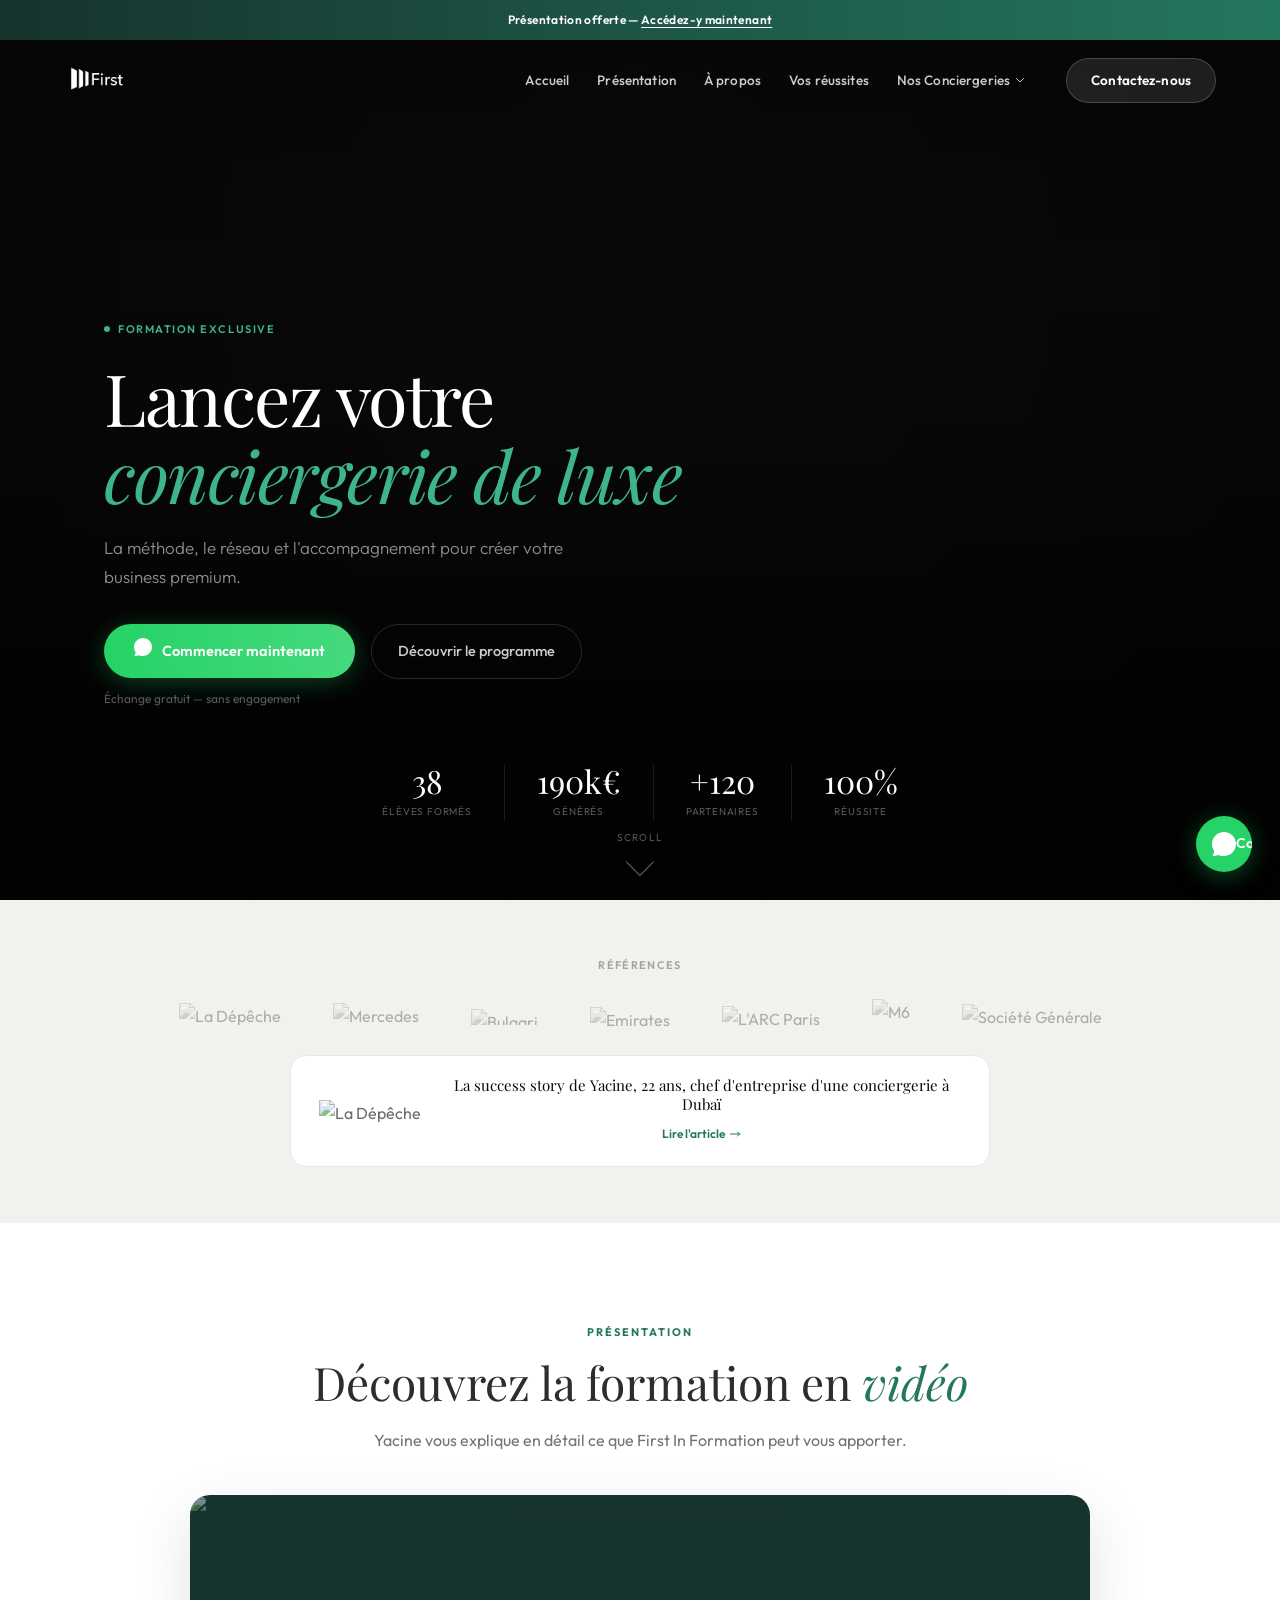
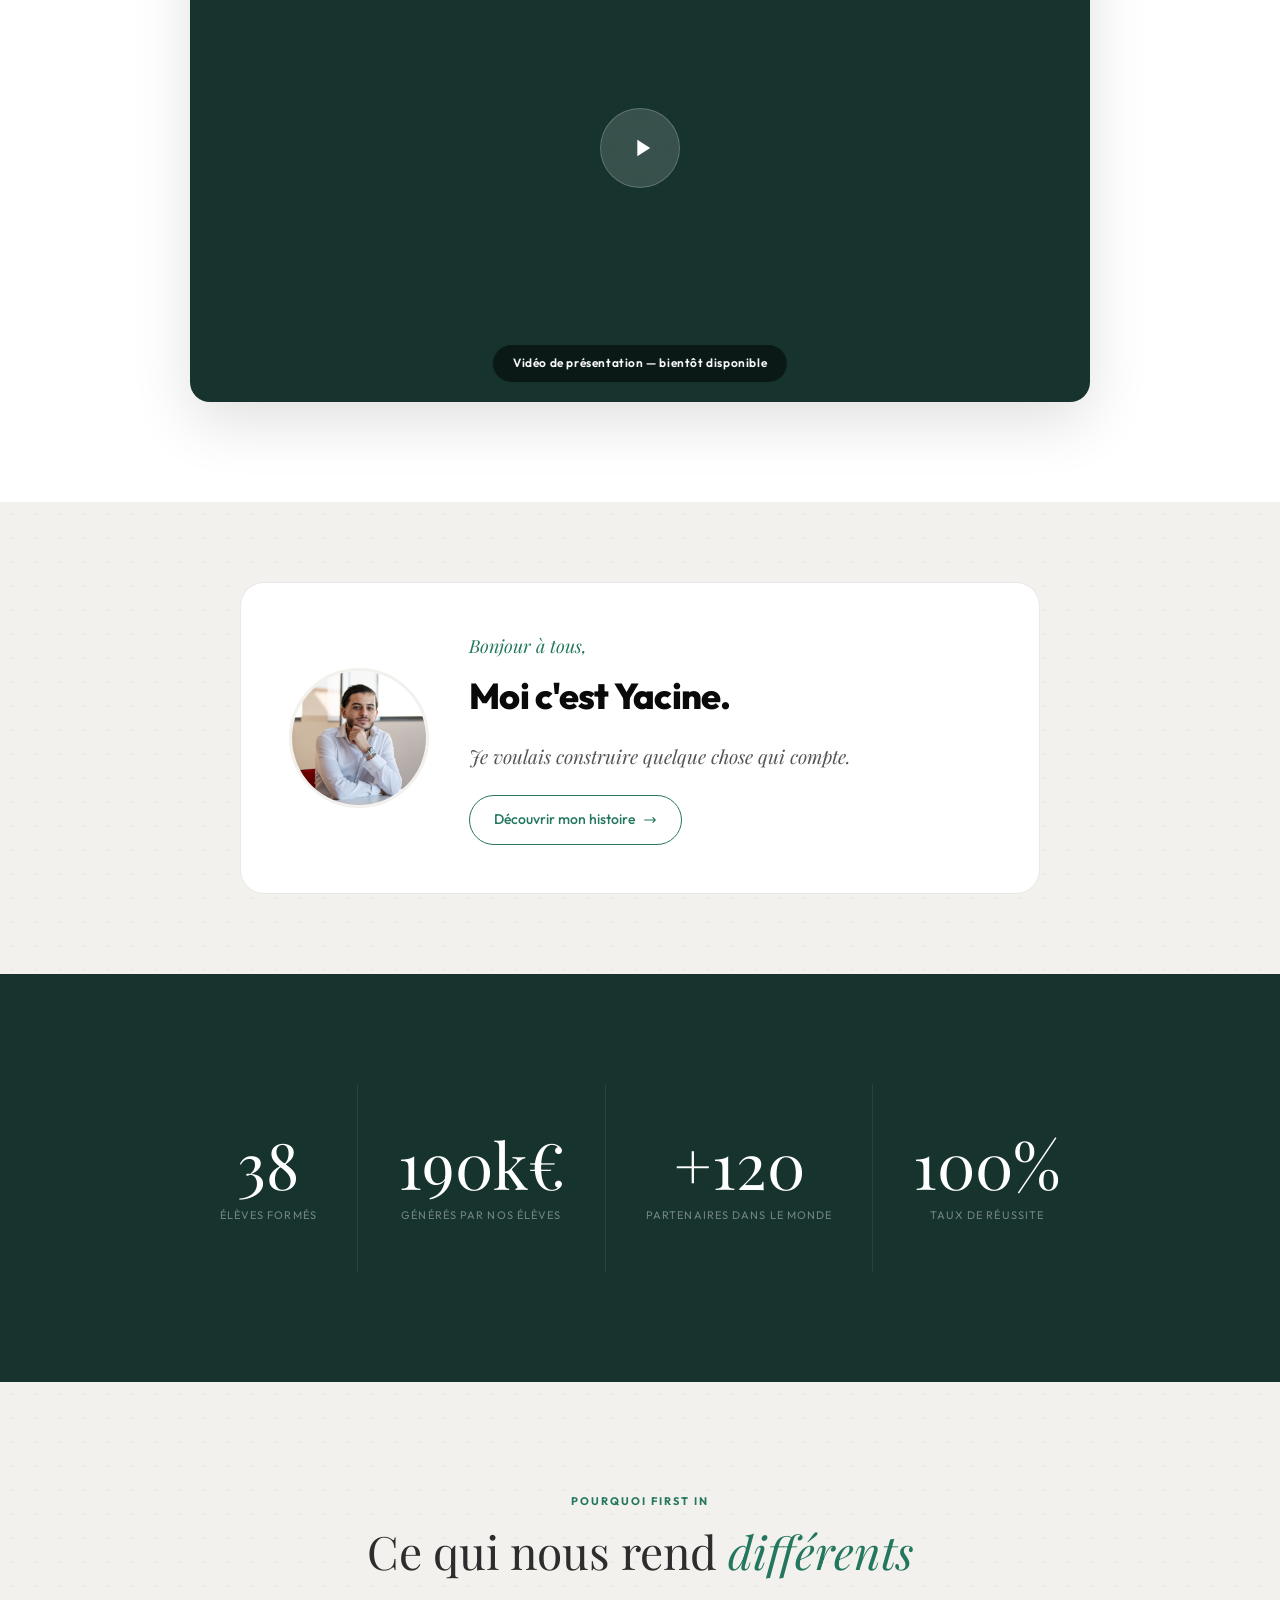
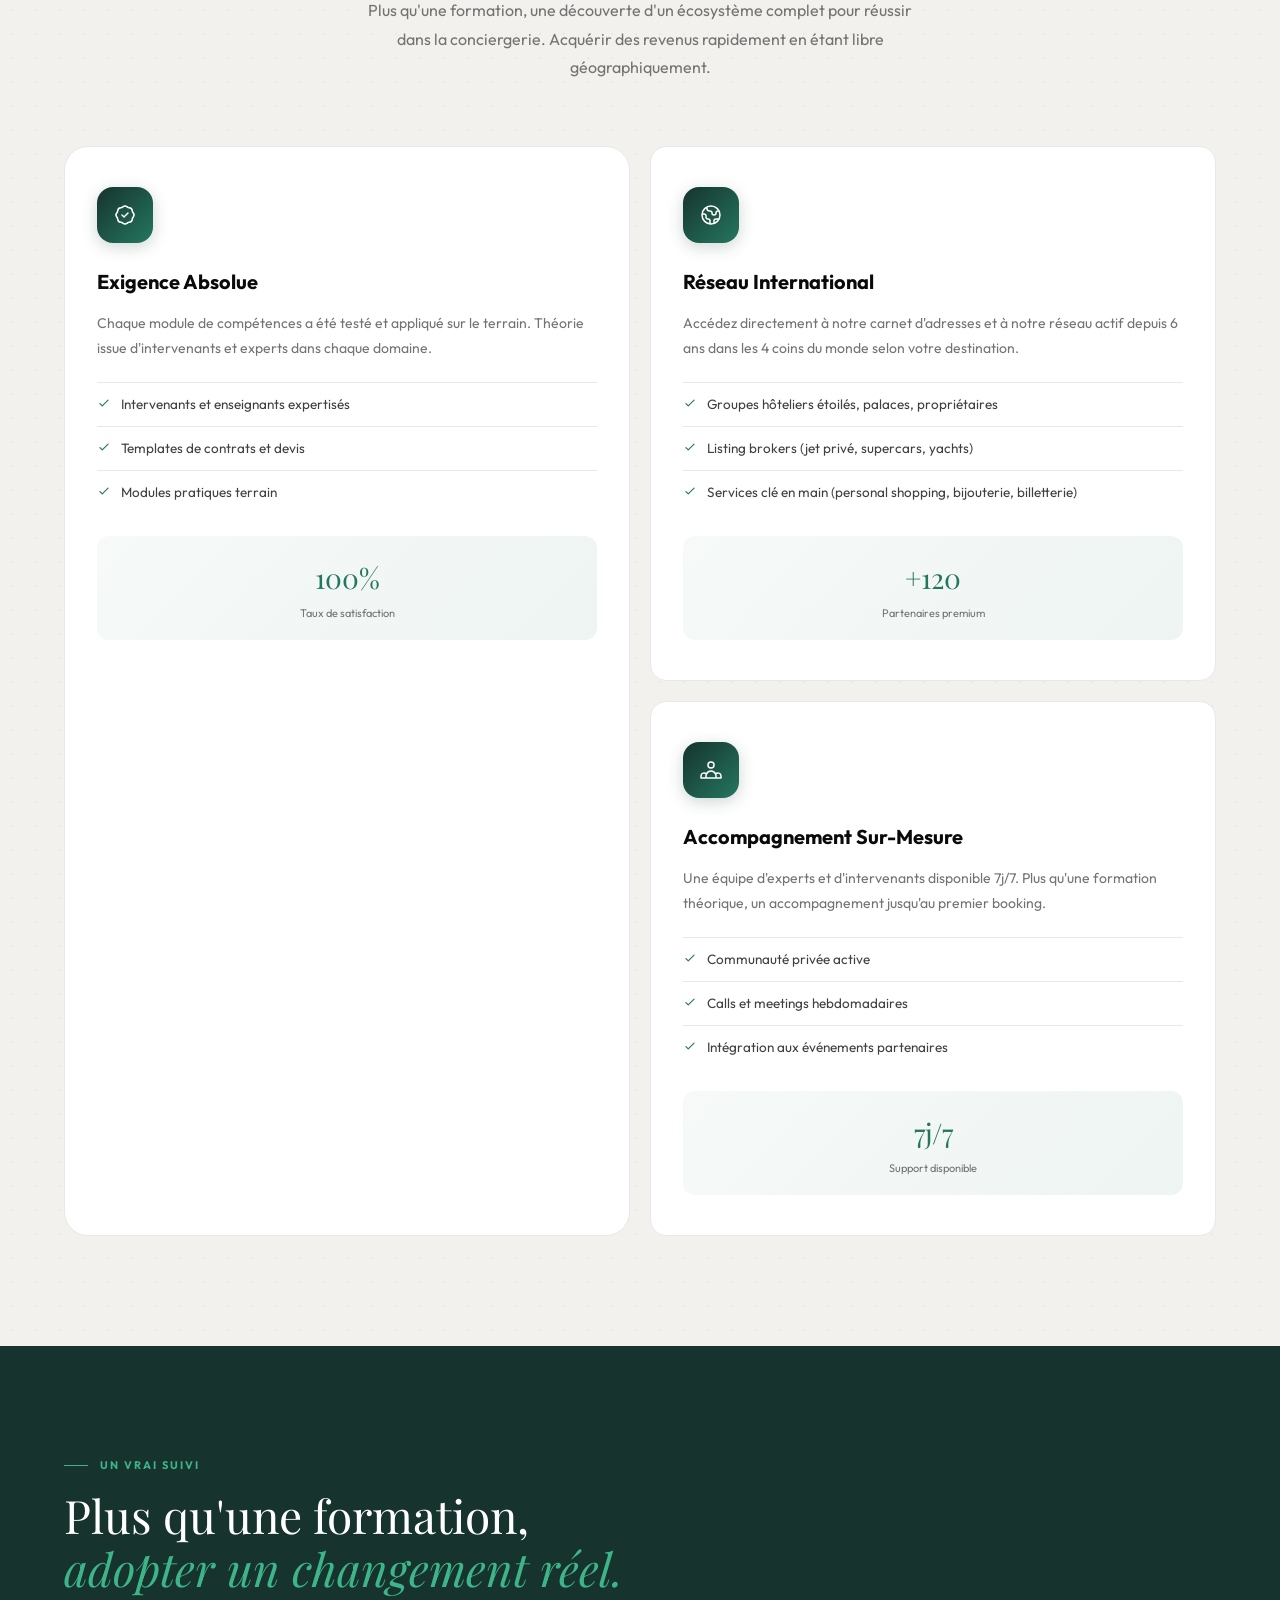
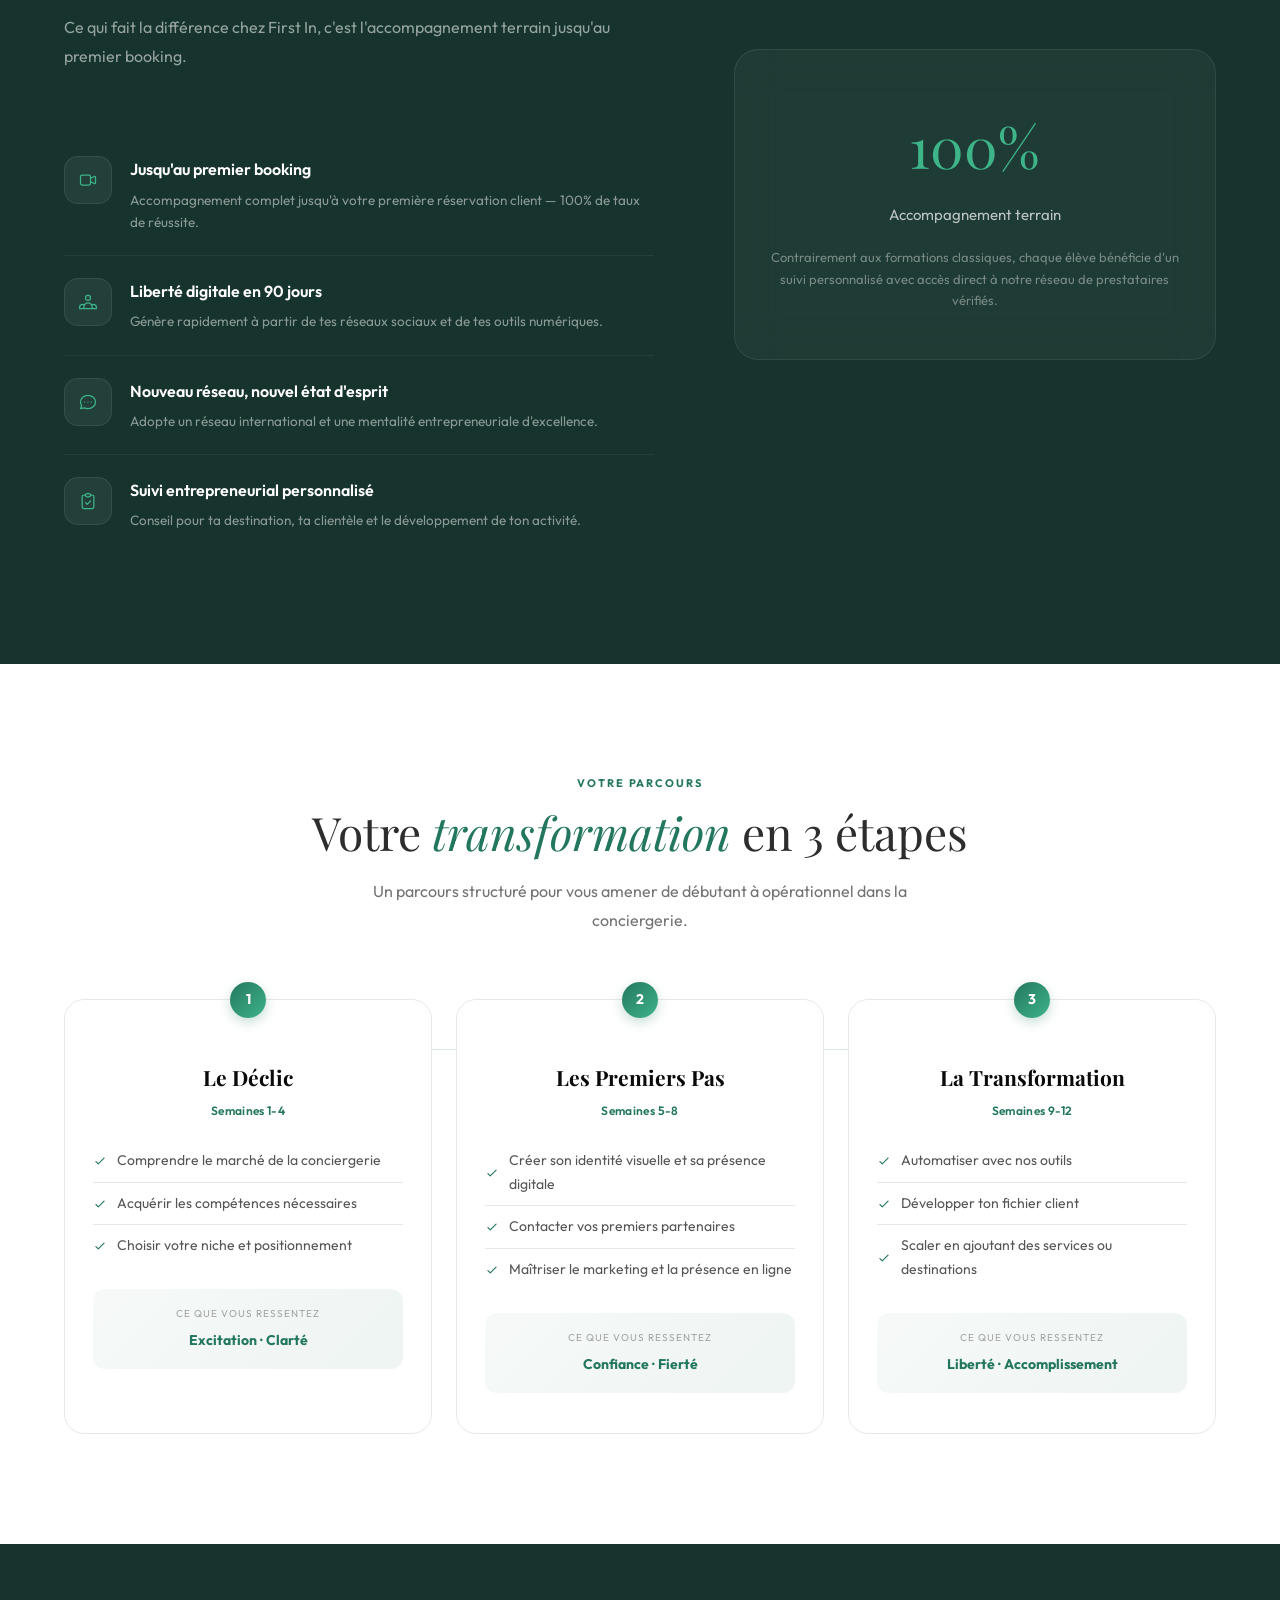
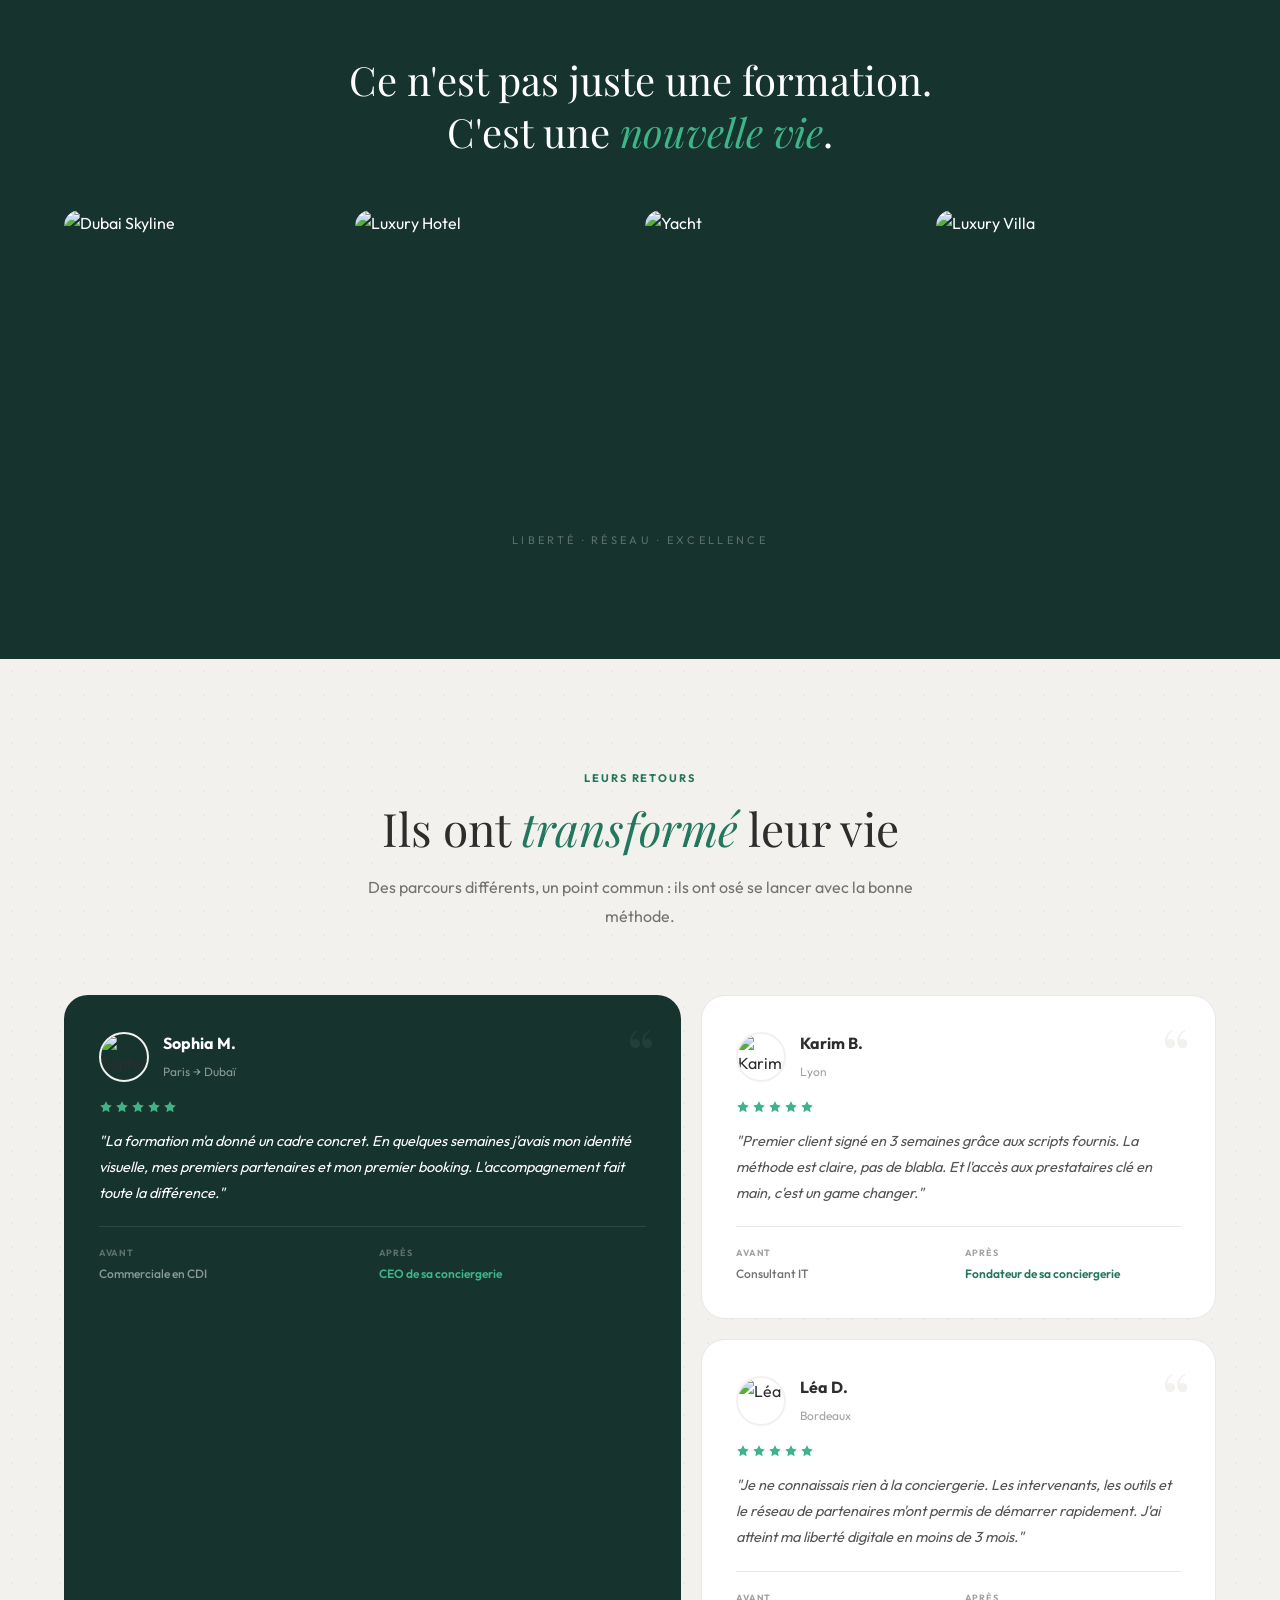
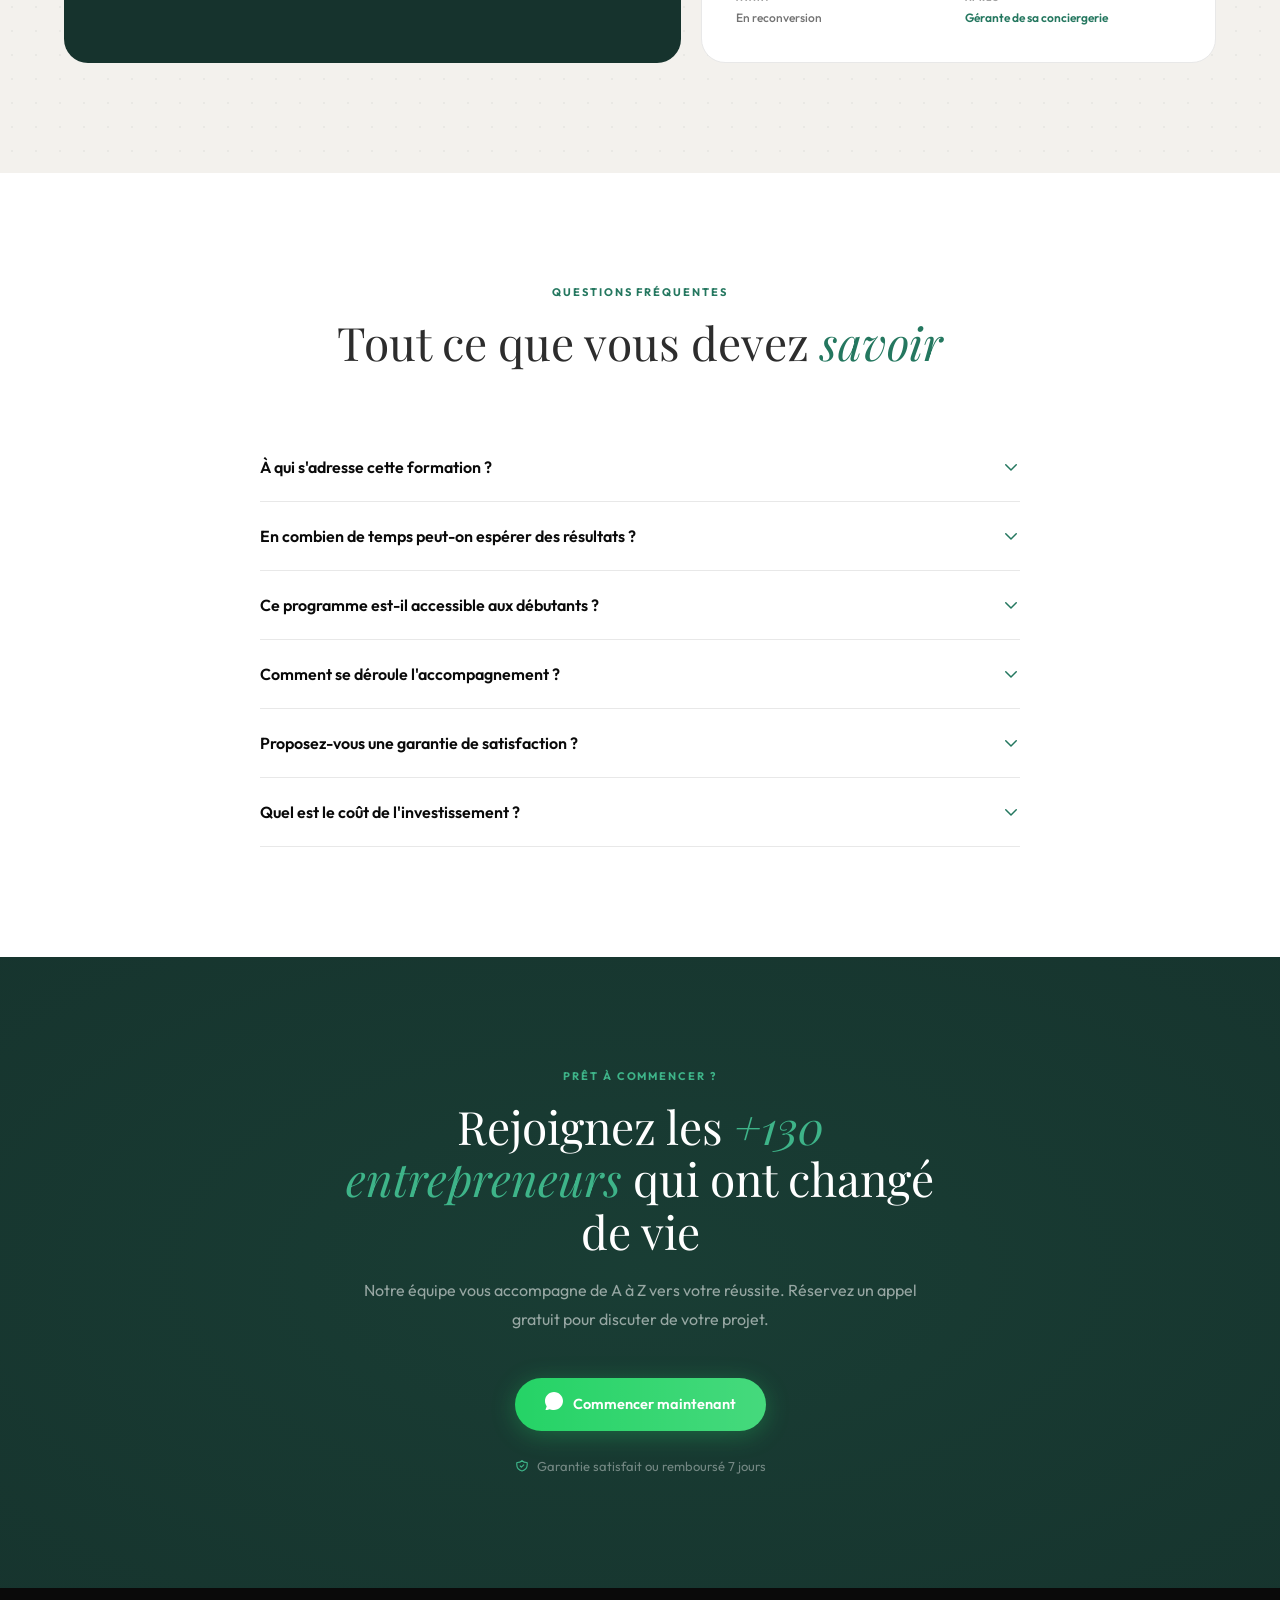
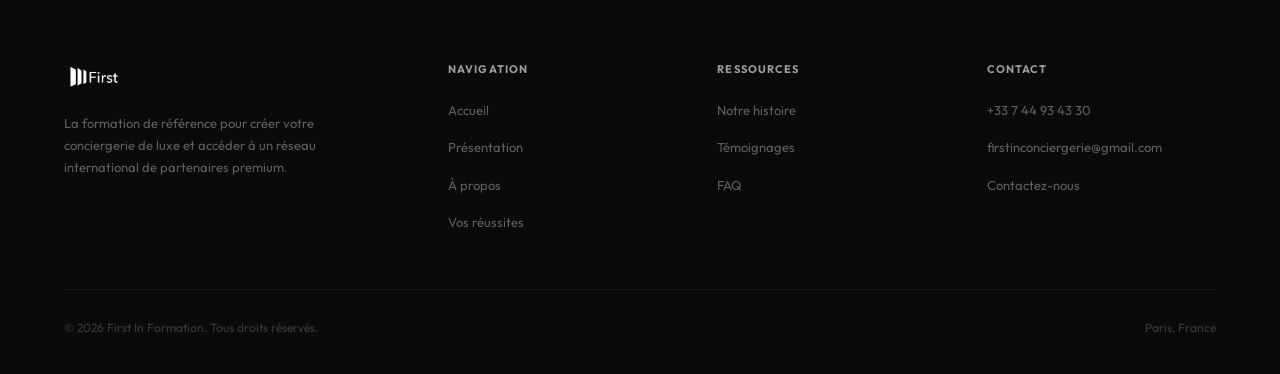
==== commit 85a136aa: "Fondateur: card profil compacte + WhatsApp bouton petit→grand au scroll Fondateur: - Layout card hor" ====
--- a/index.html
+++ b/index.html
@@ -213,22 +213,34 @@
         .wa-float {
             position: fixed;
             bottom: 28px; right: 28px;
-            display: flex; align-items: center; gap: 10px;
+            display: flex; align-items: center; gap: 0;
             background: #25D366;
-            border-radius: 100px;
-            padding: 14px 24px 14px 18px;
+            border-radius: 50%;
+            width: 56px; height: 56px;
+            justify-content: center;
             color: var(--white);
             font-size: 14px;
             font-weight: 600;
             box-shadow: 0 4px 24px rgba(37,211,102,0.35);
             z-index: 98;
-            transform: translateY(80px);
-            opacity: 0;
             transition: all 0.4s cubic-bezier(0.16, 1, 0.3, 1);
             cursor: pointer;
-        }
-        .wa-float.visible {
-            transform: translateY(0);
+            overflow: hidden;
+        }
+        .wa-float .wa-text {
+            max-width: 0;
+            opacity: 0;
+            white-space: nowrap;
+            transition: all 0.4s cubic-bezier(0.16, 1, 0.3, 1);
+        }
+        .wa-float.expanded {
+            border-radius: 100px;
+            width: auto;
+            padding: 14px 24px 14px 18px;
+            gap: 10px;
+        }
+        .wa-float.expanded .wa-text {
+            max-width: 200px;
             opacity: 1;
         }
         .wa-float:hover {
@@ -1712,29 +1724,19 @@
     </section>
 
     <!-- FONDATEUR — CREAM -->
-    <section class="section section-cream" id="fondateur">
+    <section class="section section-cream" id="fondateur" style="padding: 80px 5%;">
         <div class="section-inner">
-            <div class="founder-grid">
-                <div class="founder-img-wrap fade-up">
-                    <div class="founder-img">
-                        <img src="./assets/images/image.png" alt="Yacine - Fondateur First In Formation">
-                    </div>
-                    <div class="founder-badge">
-                        <div class="founder-badge-val">+5 ans</div>
-                        <div class="founder-badge-lbl">d'expérience terrain</div>
-                    </div>
-                </div>
-                <div class="fade-up">
-                    <p class="founder-greeting">Bonjour à tous,</p>
-                    <h2 class="founder-name">Moi c'est Yacine.</h2>
-                    <div class="founder-text">
-                        <p style="font-size: 18px; line-height: 1.7; color: var(--gray-700);"><em>Je voulais construire quelque chose qui compte.</em></p>
-                    </div>
-                    <div style="margin-top: 28px;">
-                        <a href="a-propos.html" class="btn-secondary" style="border-color: var(--green-accent); color: var(--green-accent); display: inline-flex; align-items: center; gap: 8px;">
-                            Découvrir mon histoire <svg width="16" height="16" fill="none" stroke="currentColor" viewBox="0 0 24 24"><path stroke-linecap="round" stroke-linejoin="round" stroke-width="2" d="M17 8l4 4m0 0l-4 4m4-4H3"/></svg>
-                        </a>
-                    </div>
+            <div class="fade-up" style="display: flex; align-items: center; gap: 40px; max-width: 800px; margin: 0 auto; padding: 48px; background: var(--white); border-radius: 24px; border: 1px solid var(--gray-200);">
+                <div style="flex-shrink: 0;">
+                    <img src="./assets/images/image.png" alt="Yacine" style="width: 140px; height: 140px; border-radius: 50%; object-fit: cover; border: 3px solid var(--cream);">
+                </div>
+                <div>
+                    <p class="founder-greeting" style="margin-bottom: 4px;">Bonjour à tous,</p>
+                    <h2 class="founder-name" style="margin-bottom: 16px;">Moi c'est Yacine.</h2>
+                    <p style="font-family: 'Playfair Display', serif; font-size: 19px; font-style: italic; line-height: 1.5; color: var(--gray-600); margin-bottom: 24px;">Je voulais construire quelque chose qui compte.</p>
+                    <a href="a-propos.html" class="btn-secondary" style="border-color: var(--green-accent); color: var(--green-accent); display: inline-flex; align-items: center; gap: 8px; border-radius: 100px; padding: 12px 24px; font-size: 14px;">
+                        Découvrir mon histoire <svg width="14" height="14" fill="none" stroke="currentColor" viewBox="0 0 24 24"><path stroke-linecap="round" stroke-linejoin="round" stroke-width="2" d="M17 8l4 4m0 0l-4 4m4-4H3"/></svg>
+                    </a>
                 </div>
             </div>
         </div>
@@ -1972,8 +1974,8 @@
 
     <!-- WHATSAPP FLOATING — DESKTOP -->
     <a href="https://wa.me/33744934330?text=Bonjour%2C%20je%20souhaite%20en%20savoir%20plus%20sur%20la%20formation" target="_blank" class="wa-float" id="waFloat" aria-label="WhatsApp">
-        <svg width="22" height="22" fill="currentColor" viewBox="0 0 24 24"><path d="M17.472 14.382c-.297-.149-1.758-.867-2.03-.967-.273-.099-.471-.148-.67.15-.197.297-.767.966-.94 1.164-.173.199-.347.223-.644.075-.297-.15-1.255-.463-2.39-1.475-.883-.788-1.48-1.761-1.653-2.059-.173-.297-.018-.458.13-.606.134-.133.298-.347.446-.52.149-.174.198-.298.298-.497.099-.198.05-.371-.025-.52-.075-.149-.669-1.612-.916-2.207-.242-.579-.487-.5-.669-.51-.173-.008-.371-.01-.57-.01-.198 0-.52.074-.792.372-.272.297-1.04 1.016-1.04 2.479 0 1.462 1.065 2.875 1.213 3.074.149.198 2.096 3.2 5.077 4.487.709.306 1.262.489 1.694.625.712.227 1.36.195 1.871.118.571-.085 1.758-.719 2.006-1.413.248-.694.248-1.289.173-1.413-.074-.124-.272-.198-.57-.347z"/><path d="M12 0C5.373 0 0 5.373 0 12c0 2.625.846 5.059 2.284 7.034L.789 23.492a.75.75 0 00.917.918l4.462-1.496A11.945 11.945 0 0012 24c6.627 0 12-5.373 12-12S18.627 0 12 0z"/></svg>
-        Contactez-nous
+        <svg width="24" height="24" fill="currentColor" viewBox="0 0 24 24" style="flex-shrink:0"><path d="M17.472 14.382c-.297-.149-1.758-.867-2.03-.967-.273-.099-.471-.148-.67.15-.197.297-.767.966-.94 1.164-.173.199-.347.223-.644.075-.297-.15-1.255-.463-2.39-1.475-.883-.788-1.48-1.761-1.653-2.059-.173-.297-.018-.458.13-.606.134-.133.298-.347.446-.52.149-.174.198-.298.298-.497.099-.198.05-.371-.025-.52-.075-.149-.669-1.612-.916-2.207-.242-.579-.487-.5-.669-.51-.173-.008-.371-.01-.57-.01-.198 0-.52.074-.792.372-.272.297-1.04 1.016-1.04 2.479 0 1.462 1.065 2.875 1.213 3.074.149.198 2.096 3.2 5.077 4.487.709.306 1.262.489 1.694.625.712.227 1.36.195 1.871.118.571-.085 1.758-.719 2.006-1.413.248-.694.248-1.289.173-1.413-.074-.124-.272-.198-.57-.347z"/><path d="M12 0C5.373 0 0 5.373 0 12c0 2.625.846 5.059 2.284 7.034L.789 23.492a.75.75 0 00.917.918l4.462-1.496A11.945 11.945 0 0012 24c6.627 0 12-5.373 12-12S18.627 0 12 0z"/></svg>
+        <span class="wa-text">Contactez-nous</span>
     </a>
 
     <!-- STICKY CTA MOBILE -->
@@ -2112,13 +2114,13 @@
         }, { threshold: 0.08, rootMargin: '0px 0px -60px 0px' });
         fadeEls.forEach(el => fadeObserver.observe(el));
 
-        // Sticky CTA mobile + WhatsApp float desktop — show after hero
+        // Sticky CTA mobile + WhatsApp float desktop
         const stickyCta = document.getElementById('stickyCta');
         const waFloat = document.getElementById('waFloat');
         window.addEventListener('scroll', () => {
             const pastHero = window.scrollY > window.innerHeight * 0.8;
             if (stickyCta) stickyCta.classList.toggle('visible', pastHero);
-            if (waFloat) waFloat.classList.toggle('visible', pastHero);
+            if (waFloat) waFloat.classList.toggle('expanded', pastHero);
         });
 
         // Animated counters — count from 0 to target on scroll
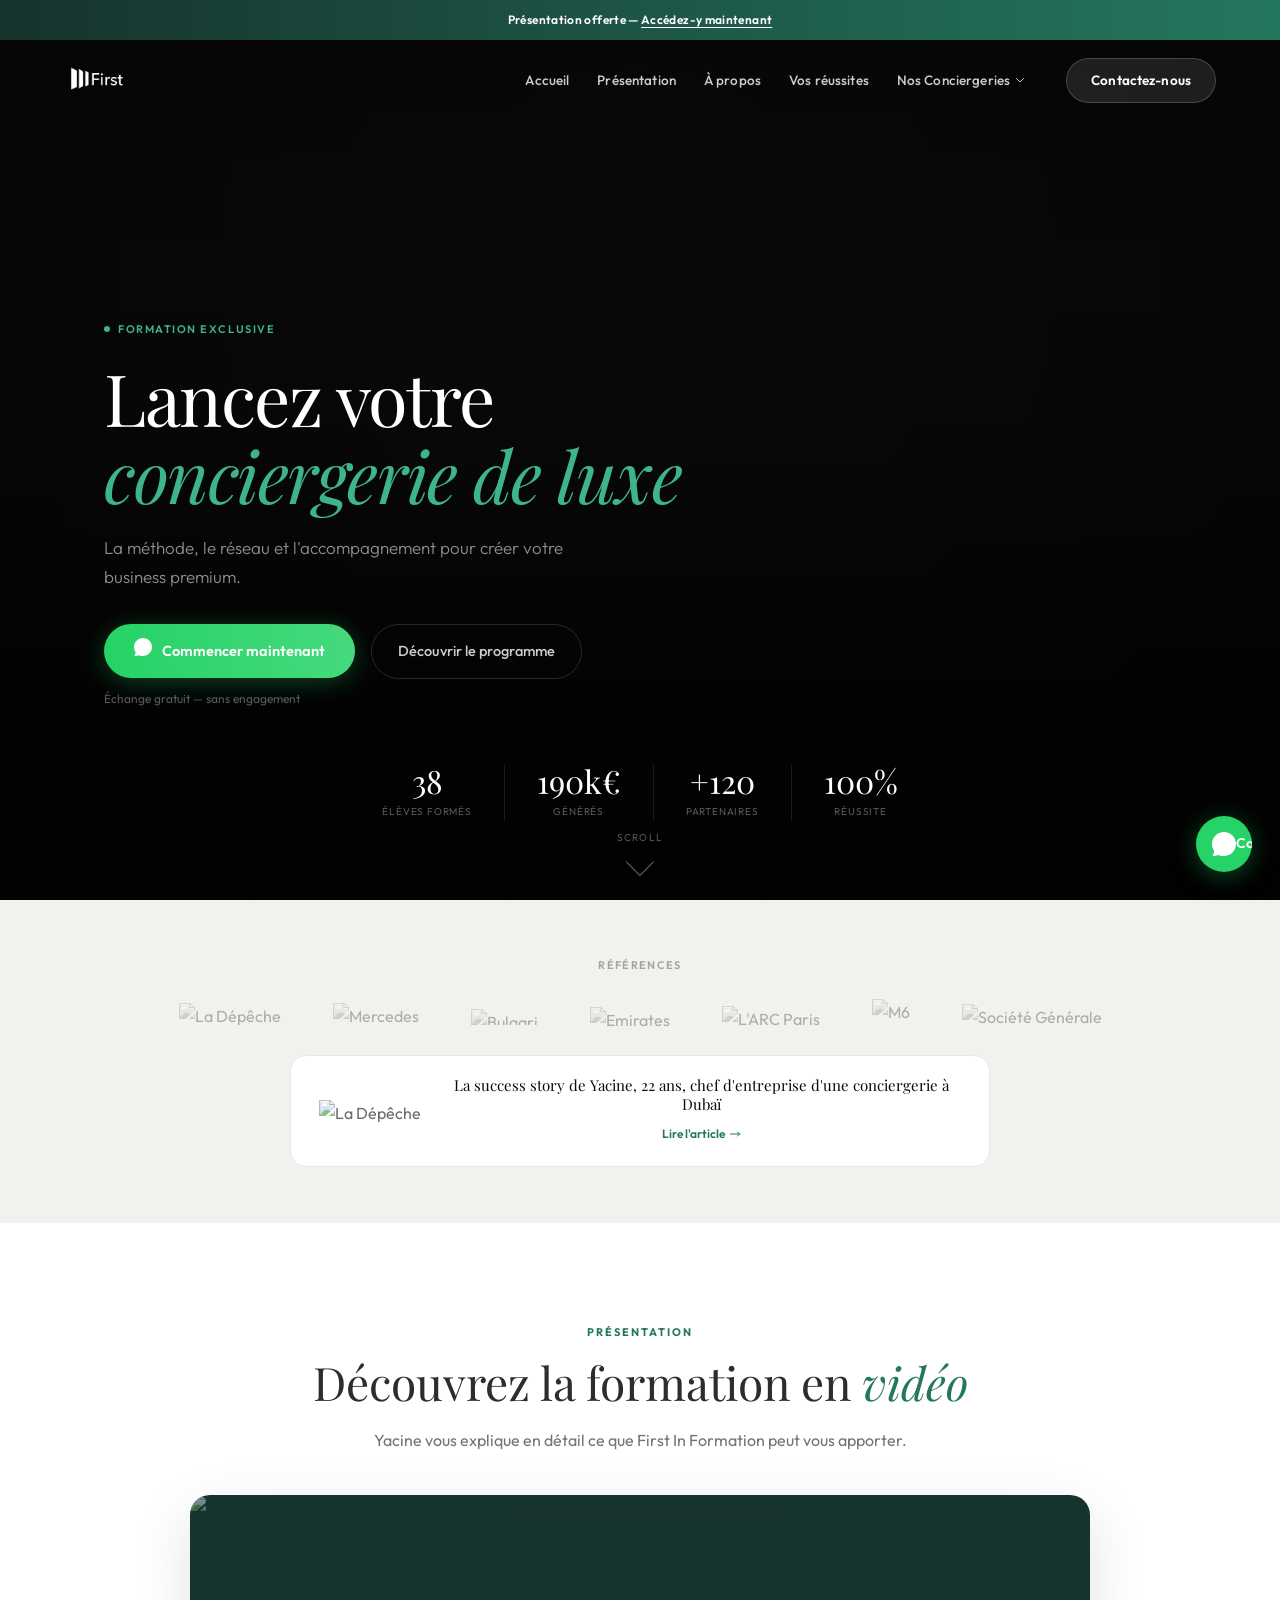
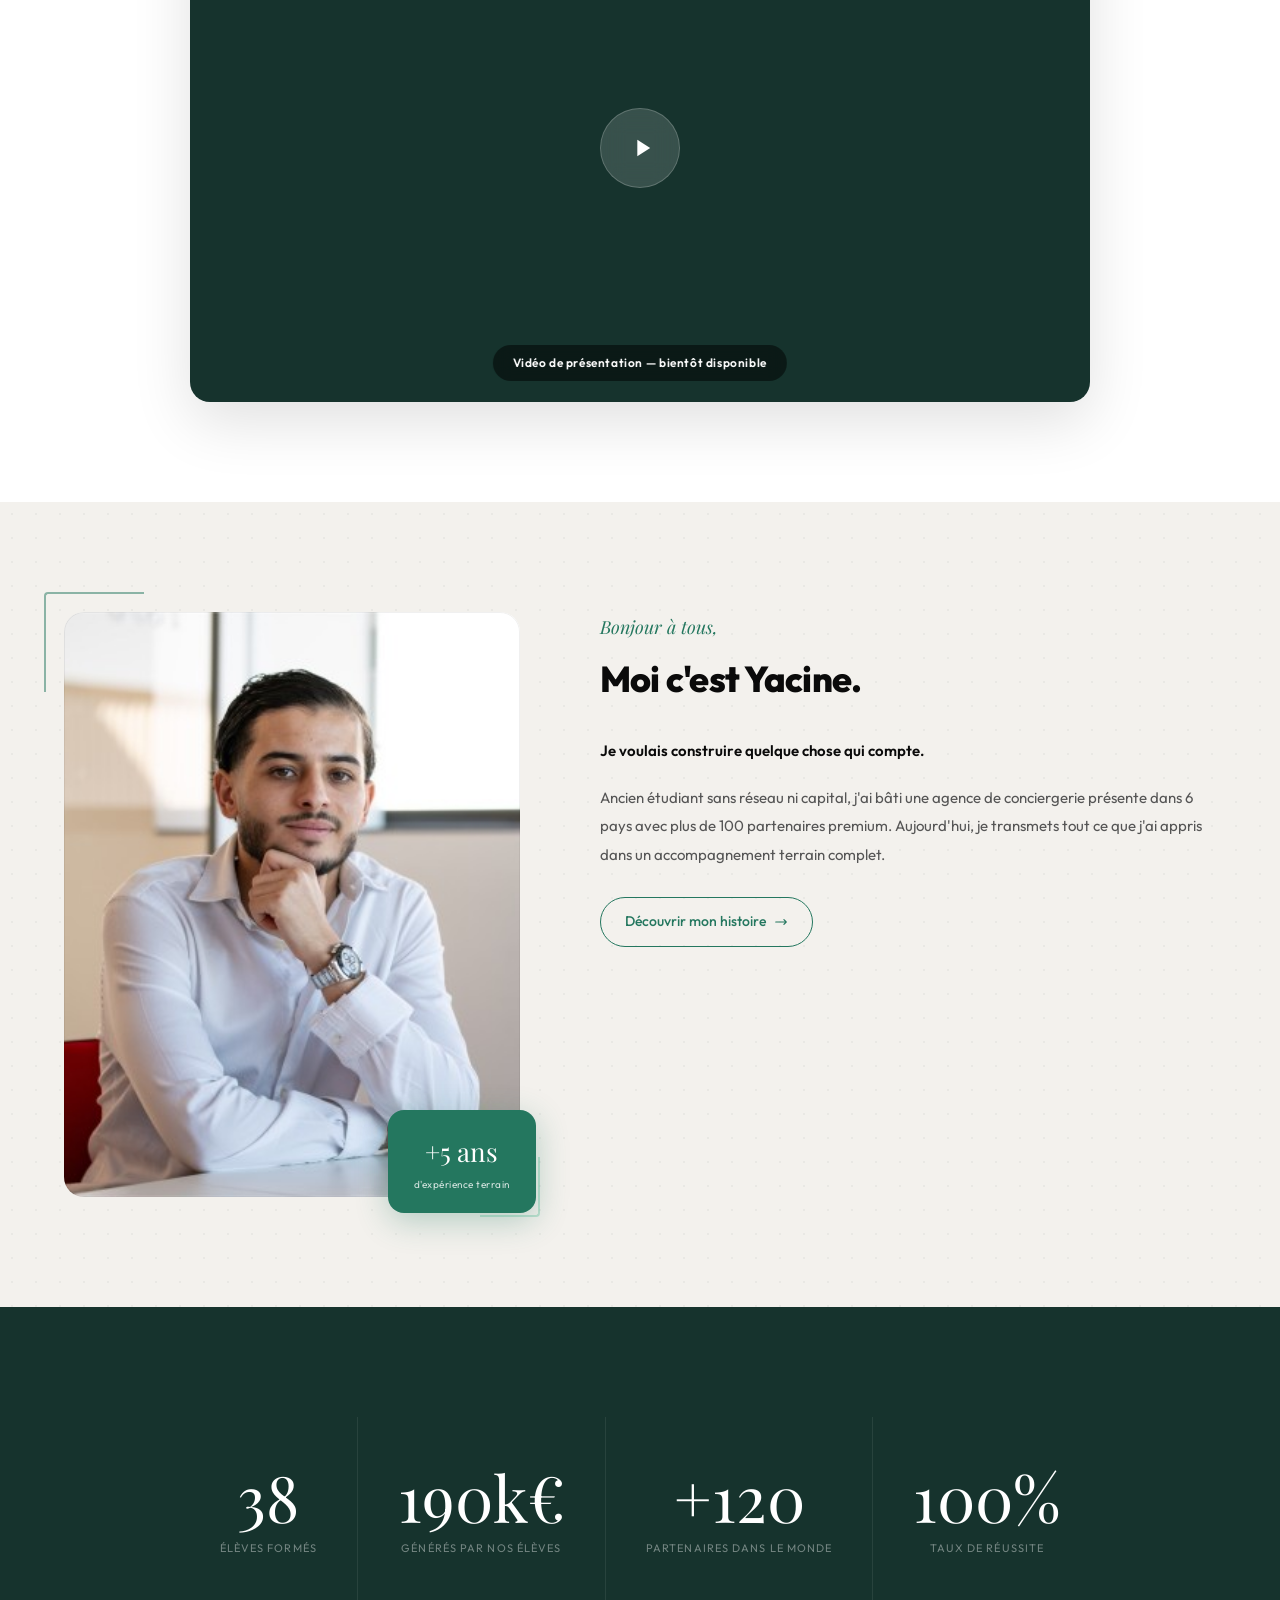
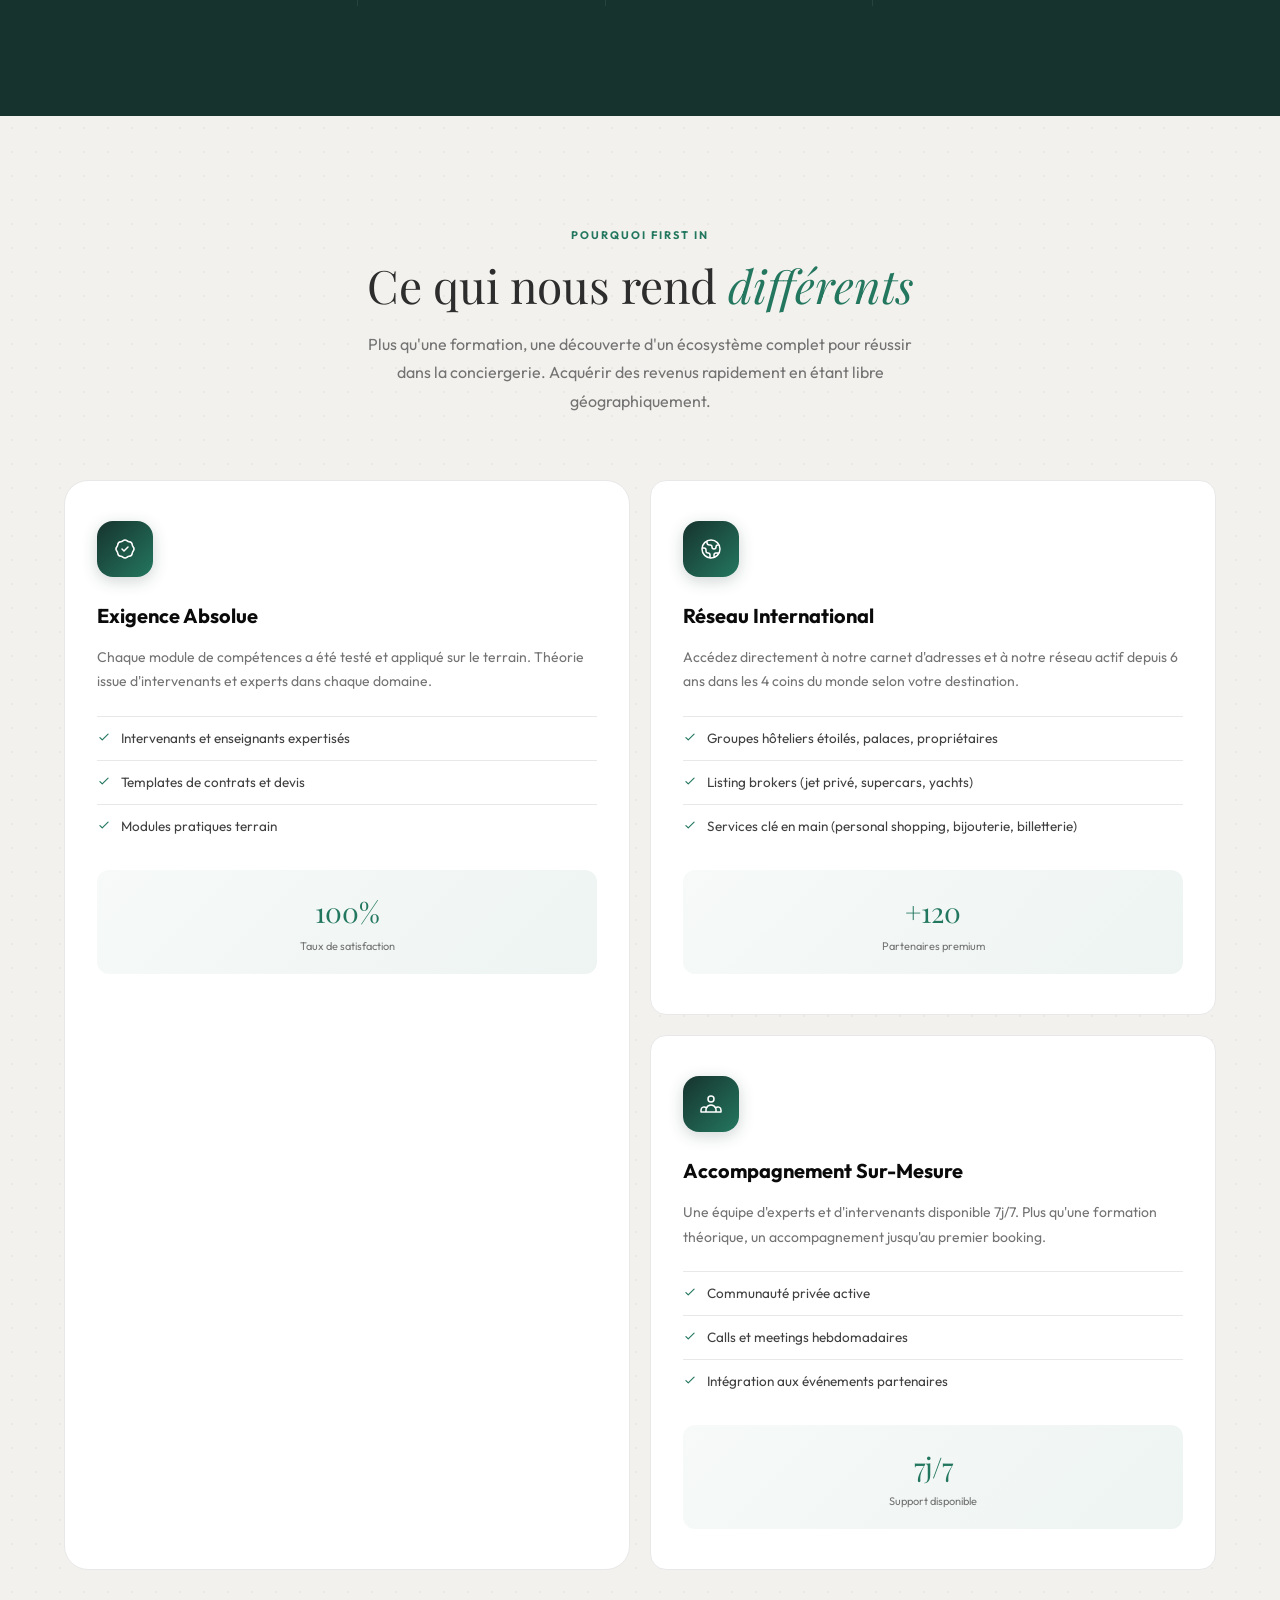
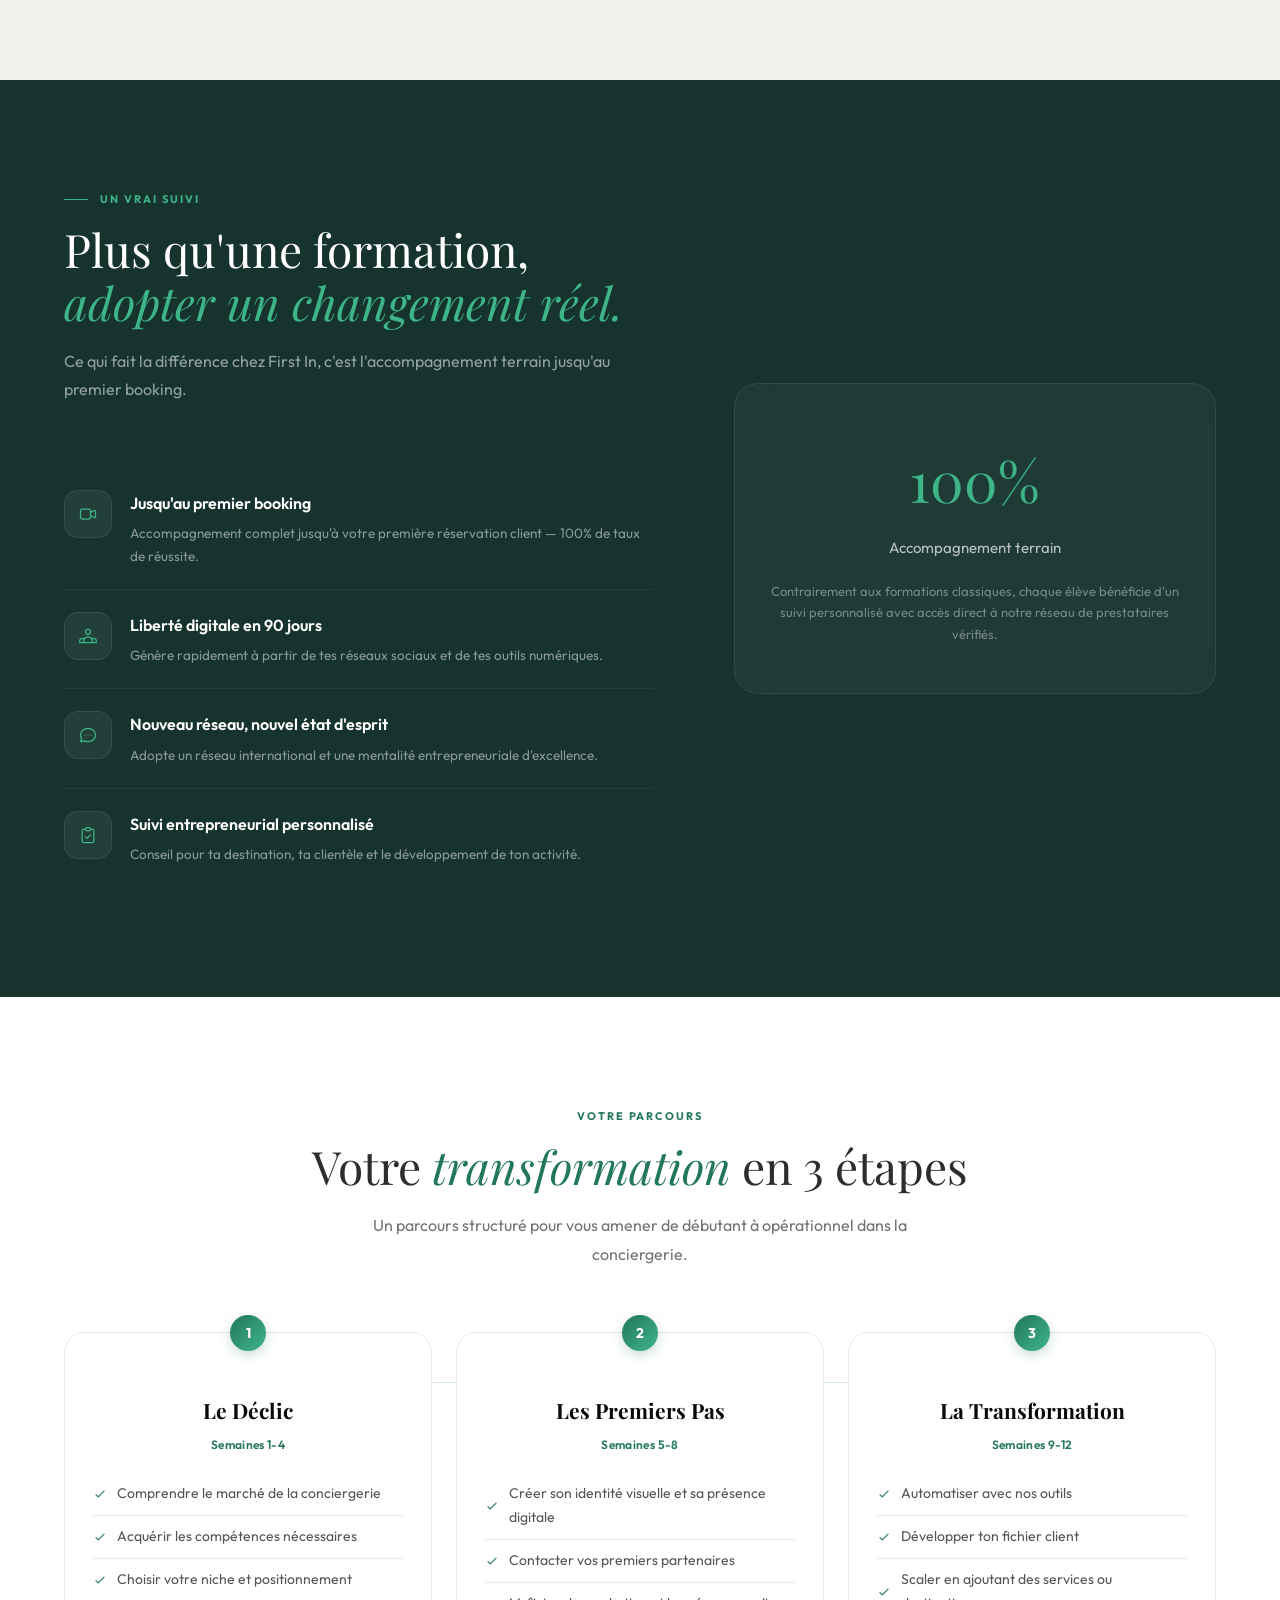
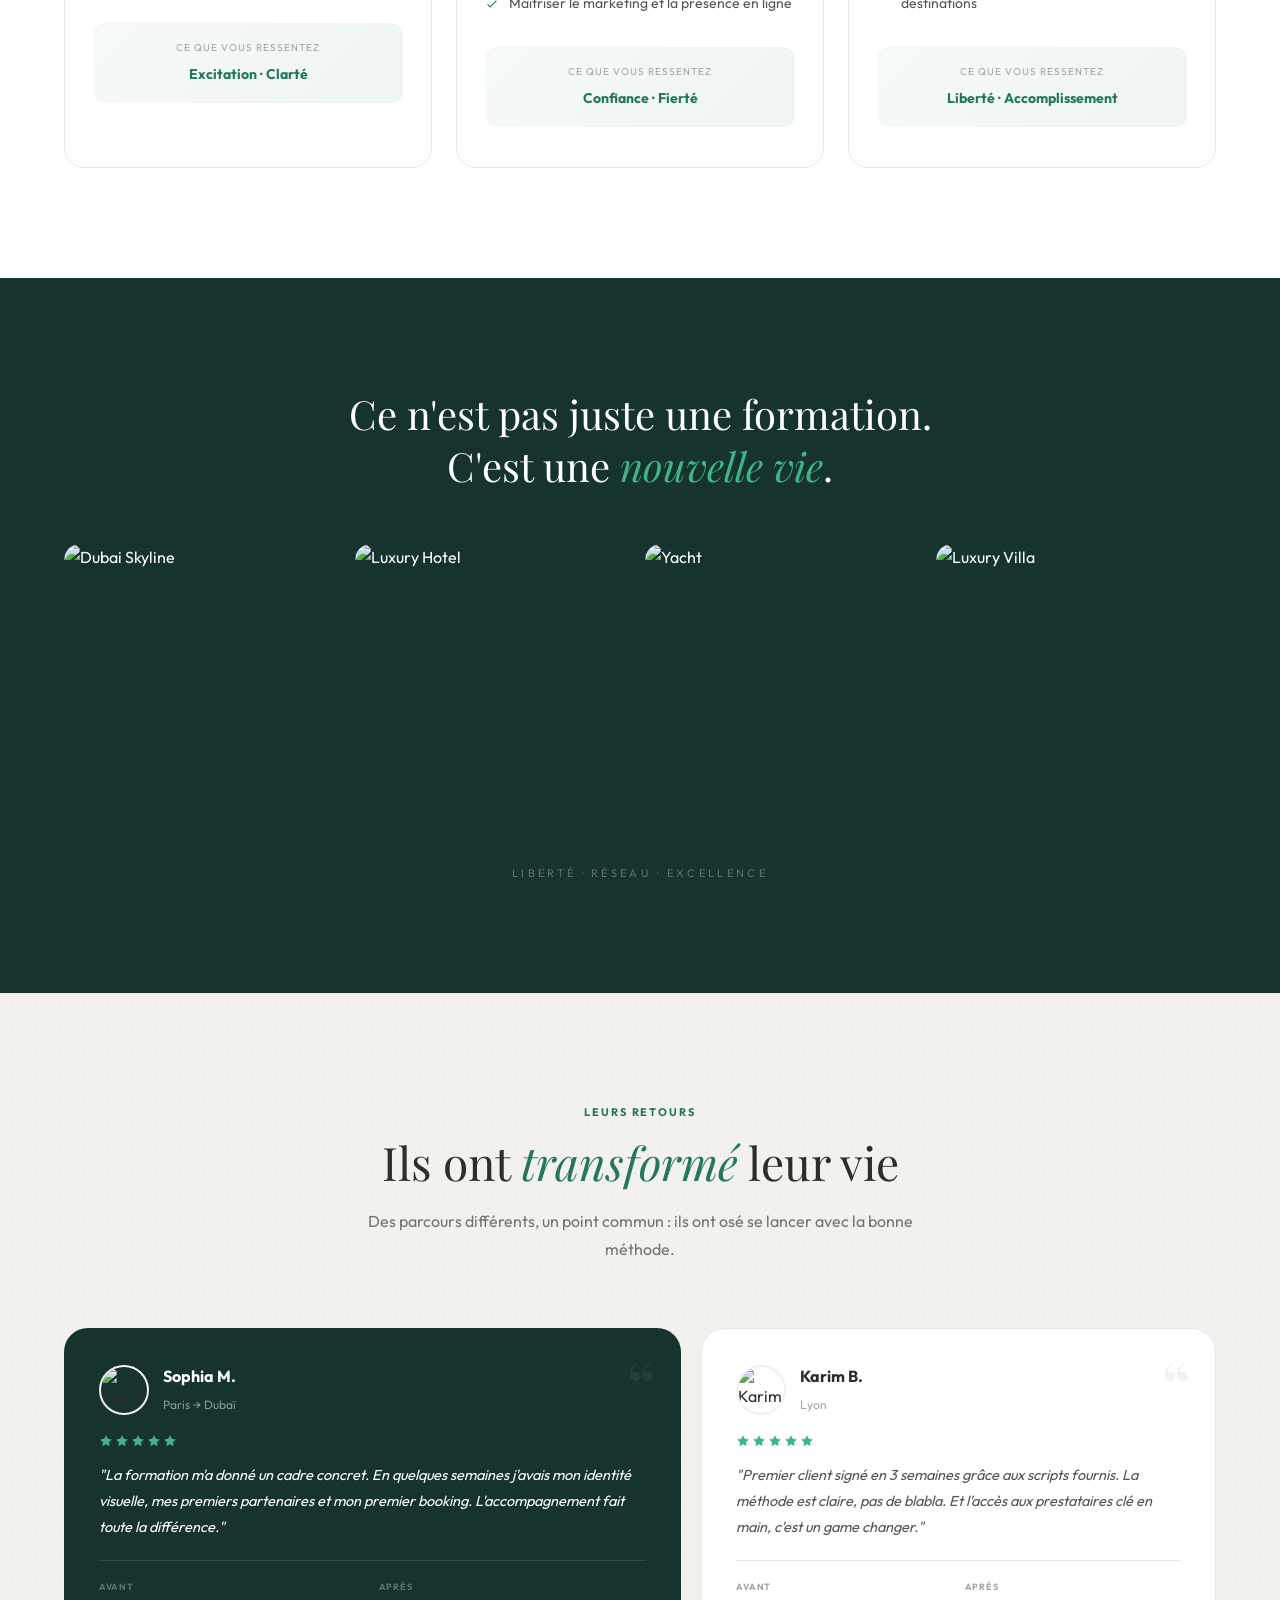
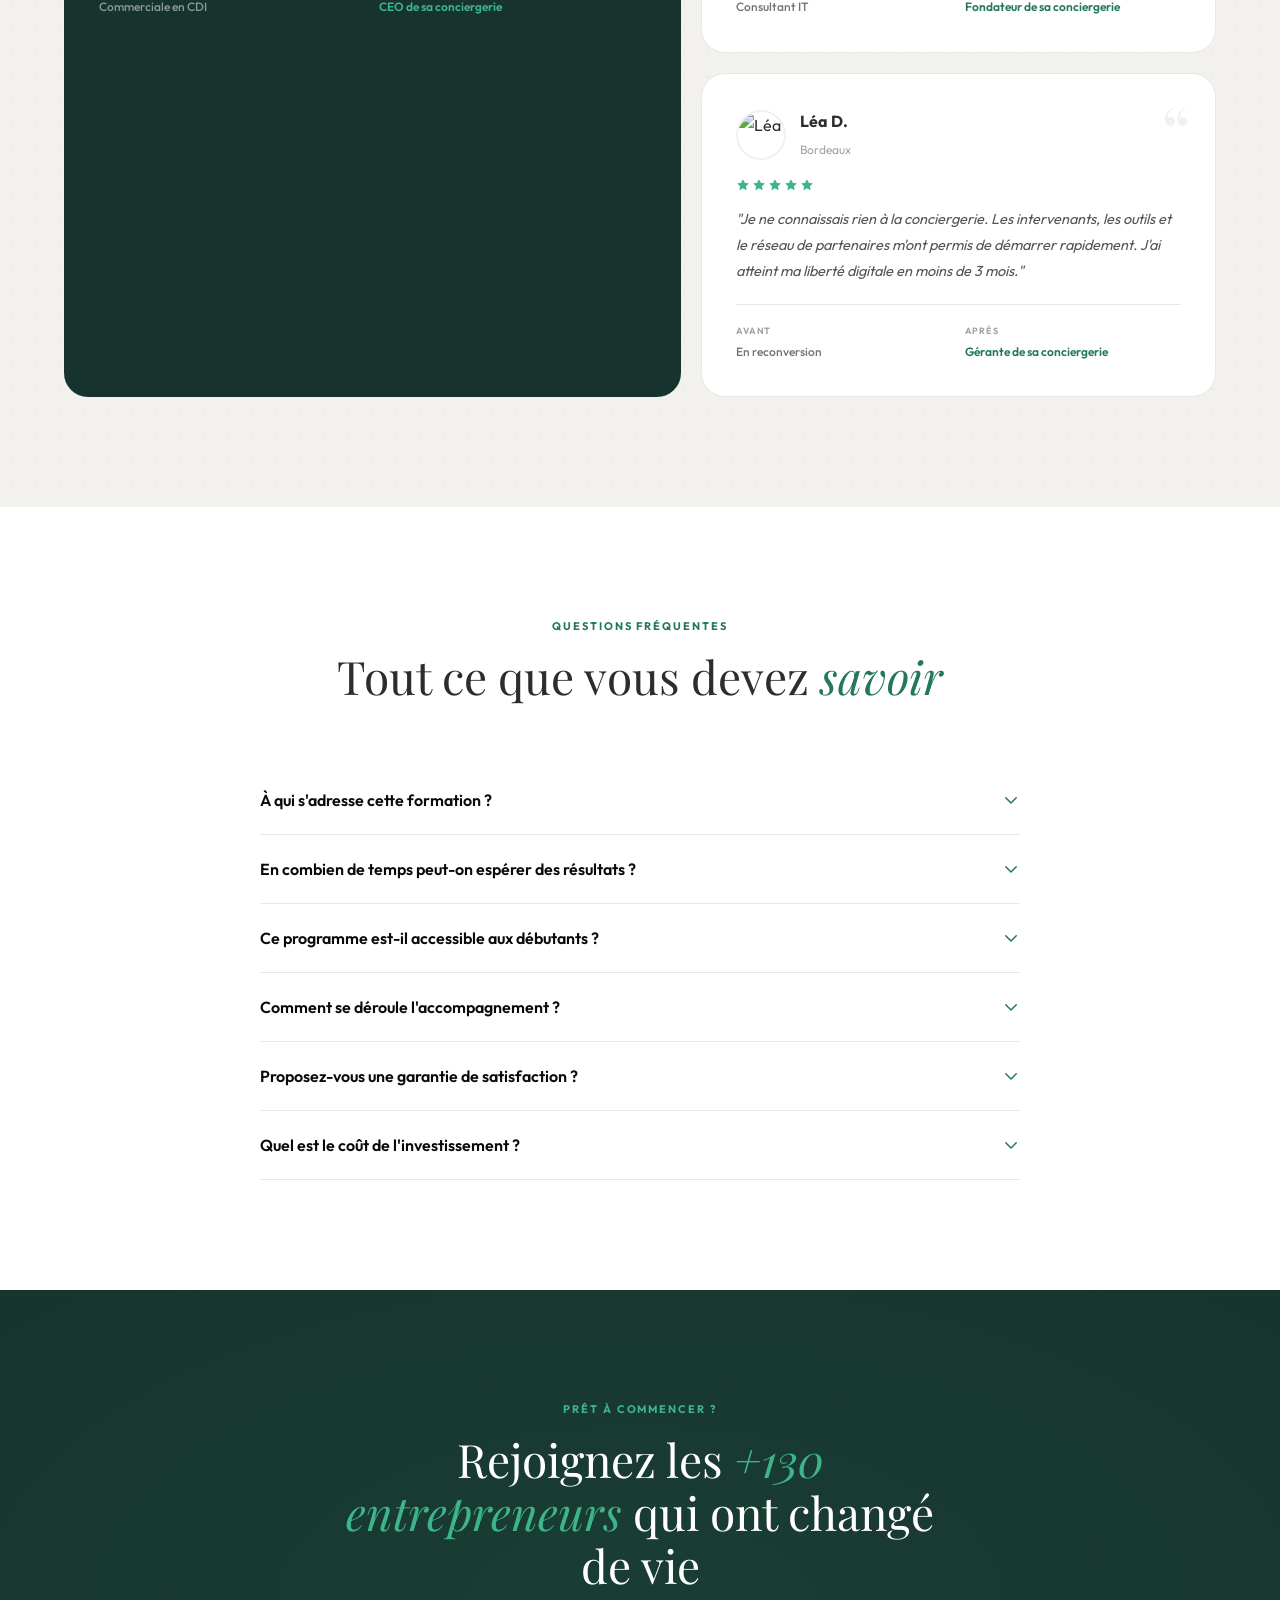
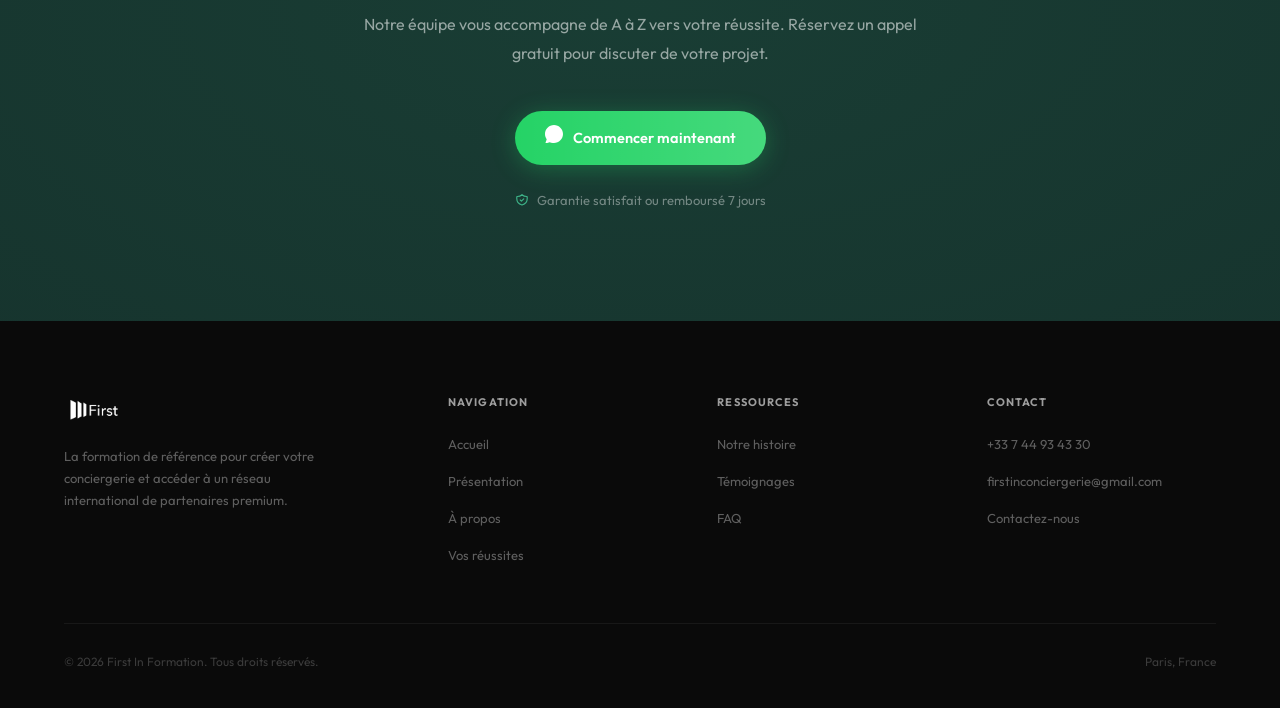
==== commit dad1c8bd: "Fix: concret→complet, footer sans "de luxe", vrais chiffres vos-reussites, WhatsApp toutes pages - F" ====
--- a/index.html
+++ b/index.html
@@ -1724,19 +1724,30 @@
     </section>
 
     <!-- FONDATEUR — CREAM -->
-    <section class="section section-cream" id="fondateur" style="padding: 80px 5%;">
+    <section class="section section-cream" id="fondateur">
         <div class="section-inner">
-            <div class="fade-up" style="display: flex; align-items: center; gap: 40px; max-width: 800px; margin: 0 auto; padding: 48px; background: var(--white); border-radius: 24px; border: 1px solid var(--gray-200);">
-                <div style="flex-shrink: 0;">
-                    <img src="./assets/images/image.png" alt="Yacine" style="width: 140px; height: 140px; border-radius: 50%; object-fit: cover; border: 3px solid var(--cream);">
-                </div>
-                <div>
-                    <p class="founder-greeting" style="margin-bottom: 4px;">Bonjour à tous,</p>
-                    <h2 class="founder-name" style="margin-bottom: 16px;">Moi c'est Yacine.</h2>
-                    <p style="font-family: 'Playfair Display', serif; font-size: 19px; font-style: italic; line-height: 1.5; color: var(--gray-600); margin-bottom: 24px;">Je voulais construire quelque chose qui compte.</p>
-                    <a href="a-propos.html" class="btn-secondary" style="border-color: var(--green-accent); color: var(--green-accent); display: inline-flex; align-items: center; gap: 8px; border-radius: 100px; padding: 12px 24px; font-size: 14px;">
-                        Découvrir mon histoire <svg width="14" height="14" fill="none" stroke="currentColor" viewBox="0 0 24 24"><path stroke-linecap="round" stroke-linejoin="round" stroke-width="2" d="M17 8l4 4m0 0l-4 4m4-4H3"/></svg>
-                    </a>
+            <div class="founder-grid">
+                <div class="founder-img-wrap fade-up">
+                    <div class="founder-img">
+                        <img src="./assets/images/image.png" alt="Yacine - Fondateur First In Formation">
+                    </div>
+                    <div class="founder-badge">
+                        <div class="founder-badge-val">+5 ans</div>
+                        <div class="founder-badge-lbl">d'expérience terrain</div>
+                    </div>
+                </div>
+                <div class="fade-up">
+                    <p class="founder-greeting">Bonjour à tous,</p>
+                    <h2 class="founder-name">Moi c'est Yacine.</h2>
+                    <div class="founder-text">
+                        <p><strong>Je voulais construire quelque chose qui compte.</strong></p>
+                        <p>Ancien étudiant sans réseau ni capital, j'ai bâti une agence de conciergerie présente dans 6 pays avec plus de 100 partenaires premium. Aujourd'hui, je transmets tout ce que j'ai appris dans un accompagnement terrain complet.</p>
+                    </div>
+                    <div style="margin-top: 28px;">
+                        <a href="a-propos.html" class="btn-secondary" style="border-color: var(--green-accent); color: var(--green-accent); display: inline-flex; align-items: center; gap: 8px; border-radius: 100px; padding: 12px 24px; font-size: 14px;">
+                            Découvrir mon histoire <svg width="14" height="14" fill="none" stroke="currentColor" viewBox="0 0 24 24"><path stroke-linecap="round" stroke-linejoin="round" stroke-width="2" d="M17 8l4 4m0 0l-4 4m4-4H3"/></svg>
+                        </a>
+                    </div>
                 </div>
             </div>
         </div>
@@ -1992,7 +2003,7 @@
             <div class="footer-grid">
                 <div class="footer-brand">
                     <img src="./assets/images/LOGO BLANC.png" alt="First In Formation">
-                    <p>La formation de référence pour créer votre conciergerie de luxe et accéder à un réseau international de partenaires premium.</p>
+                    <p>La formation de référence pour créer votre conciergerie et accéder à un réseau international de partenaires premium.</p>
                 </div>
                 <div>
                     <p class="footer-title">Navigation</p>
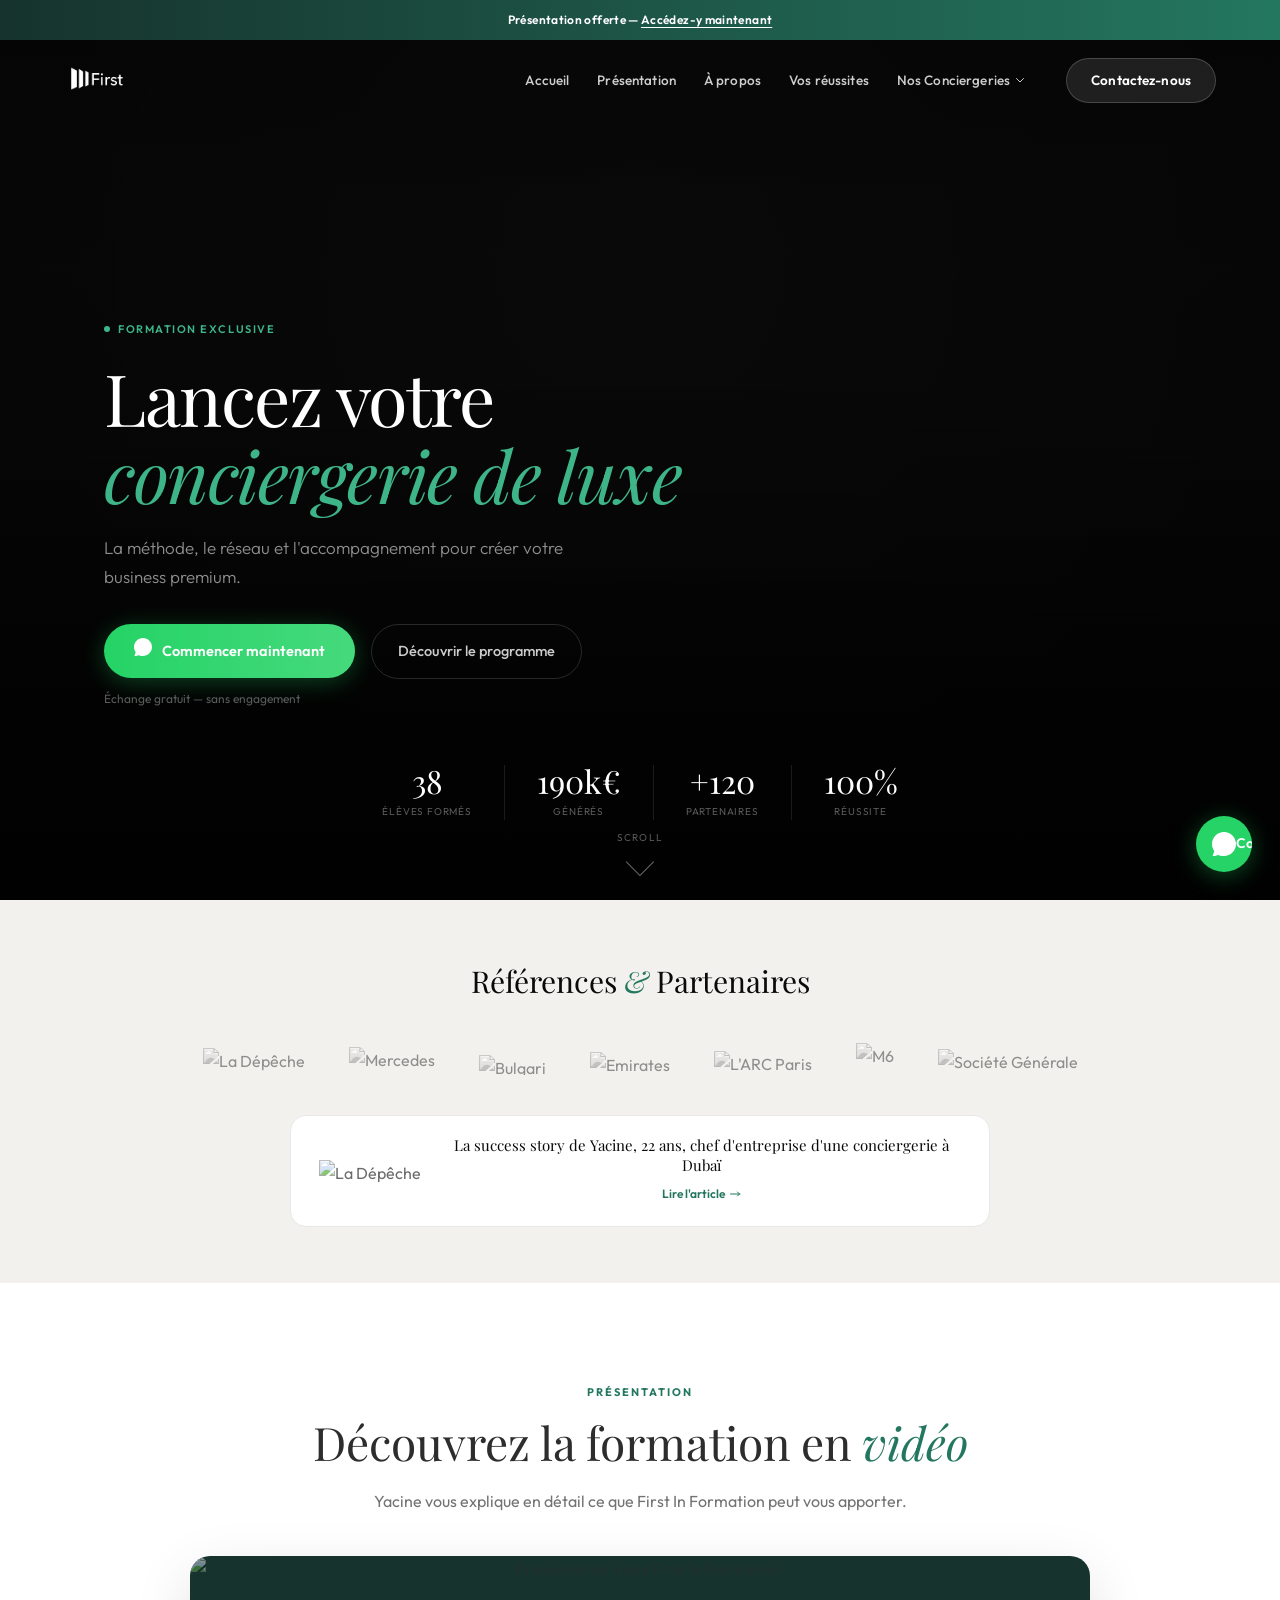
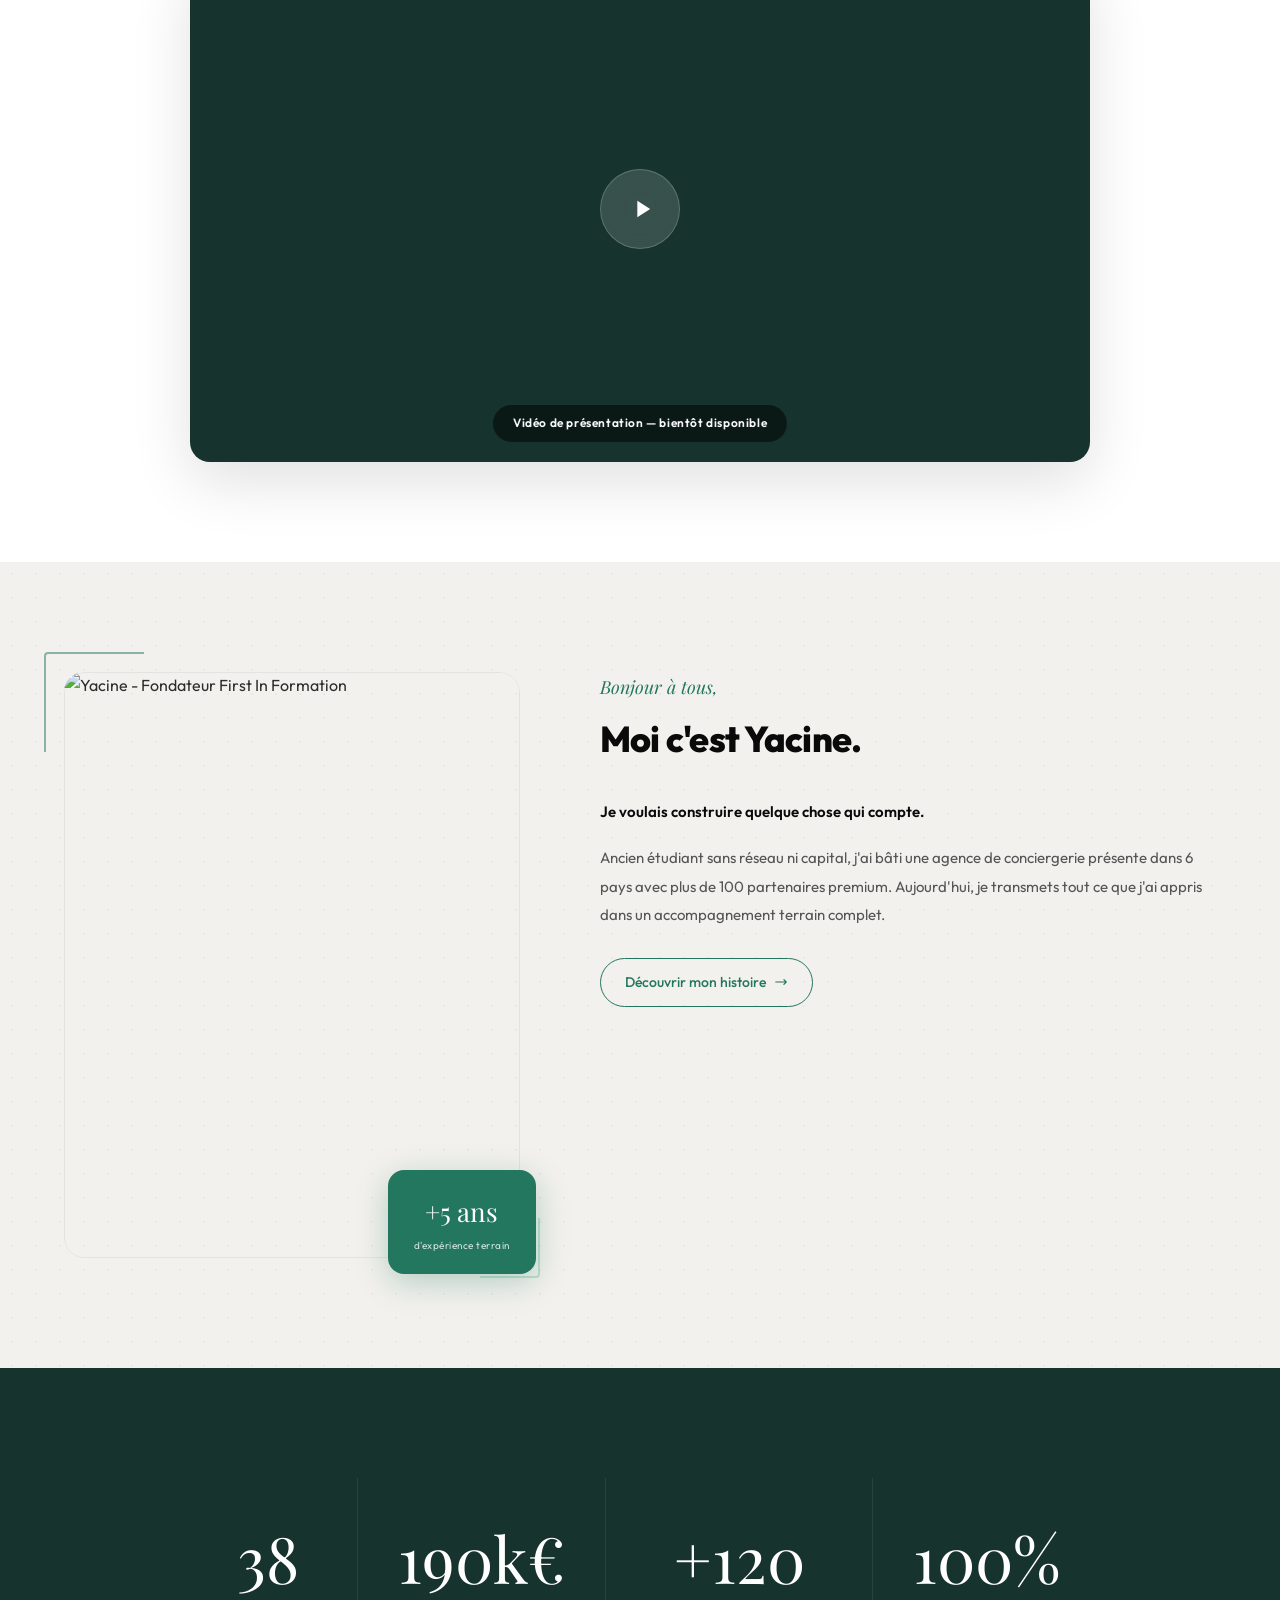
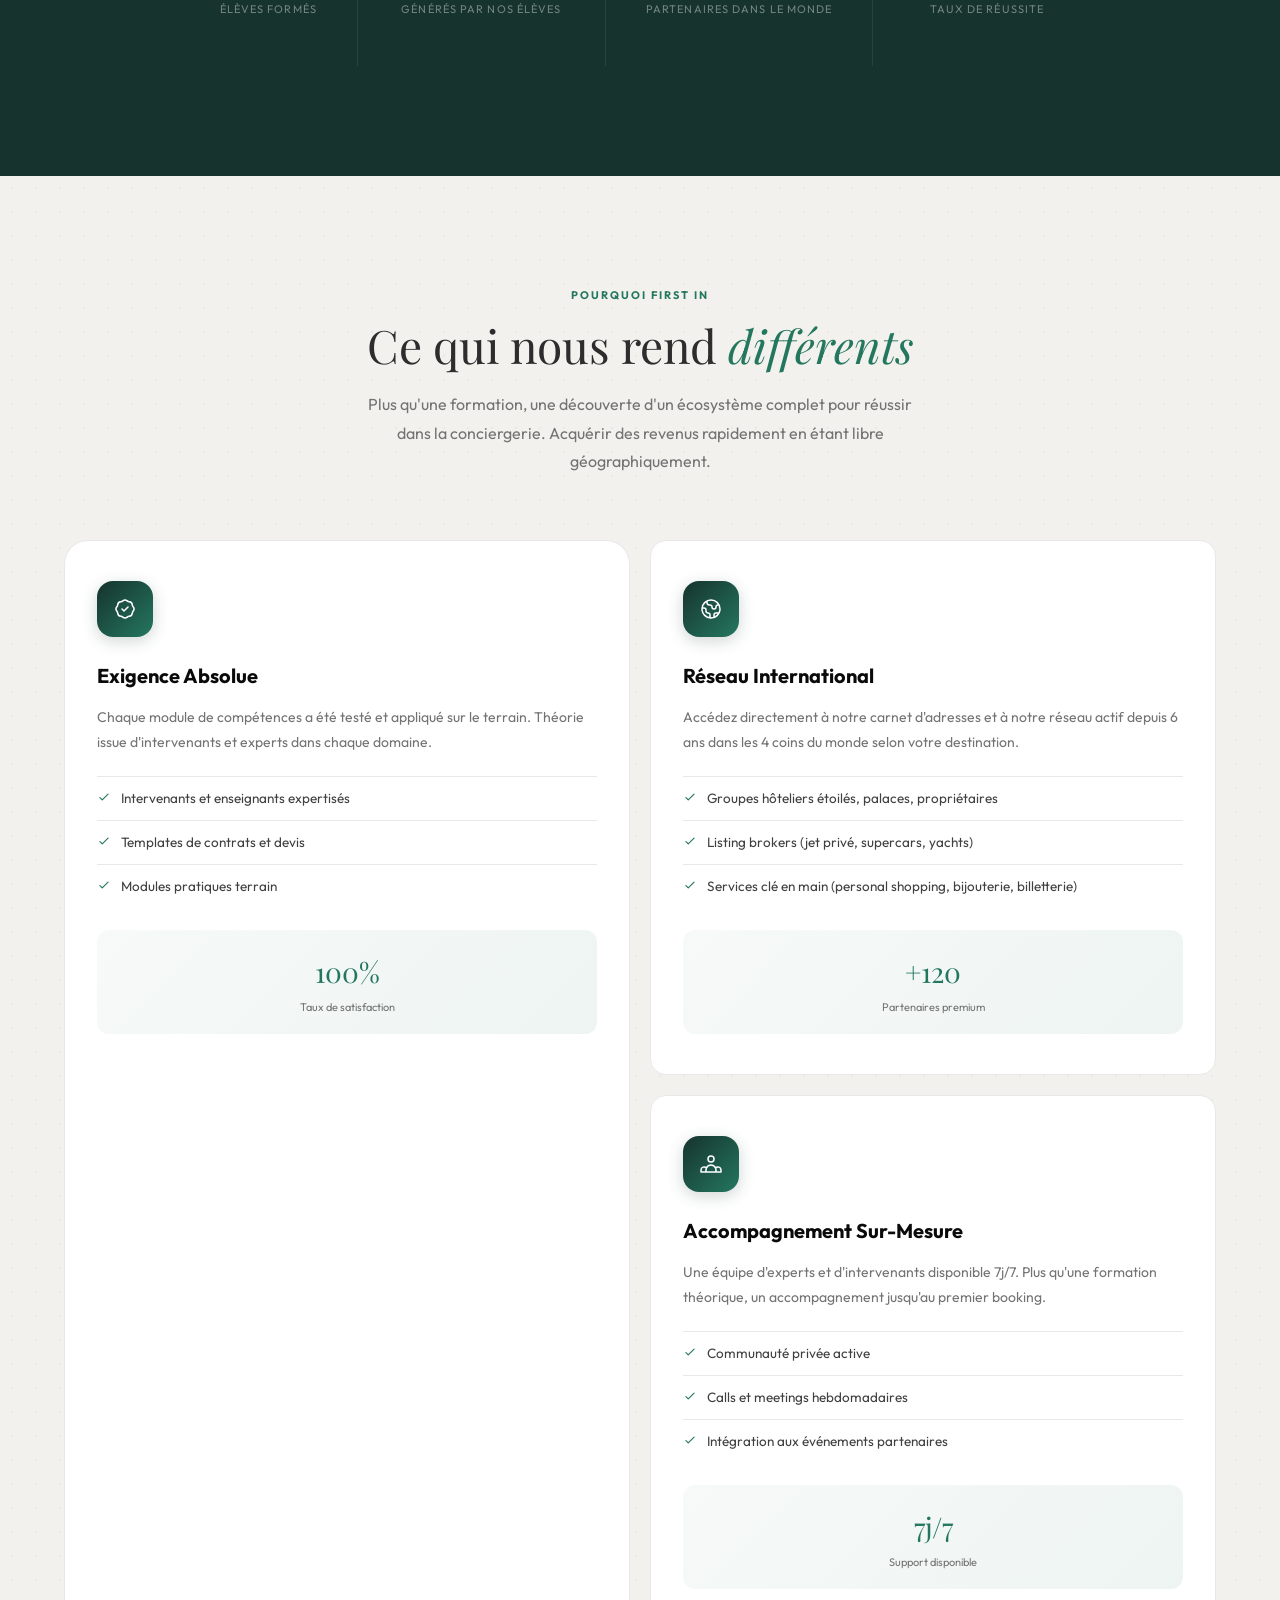
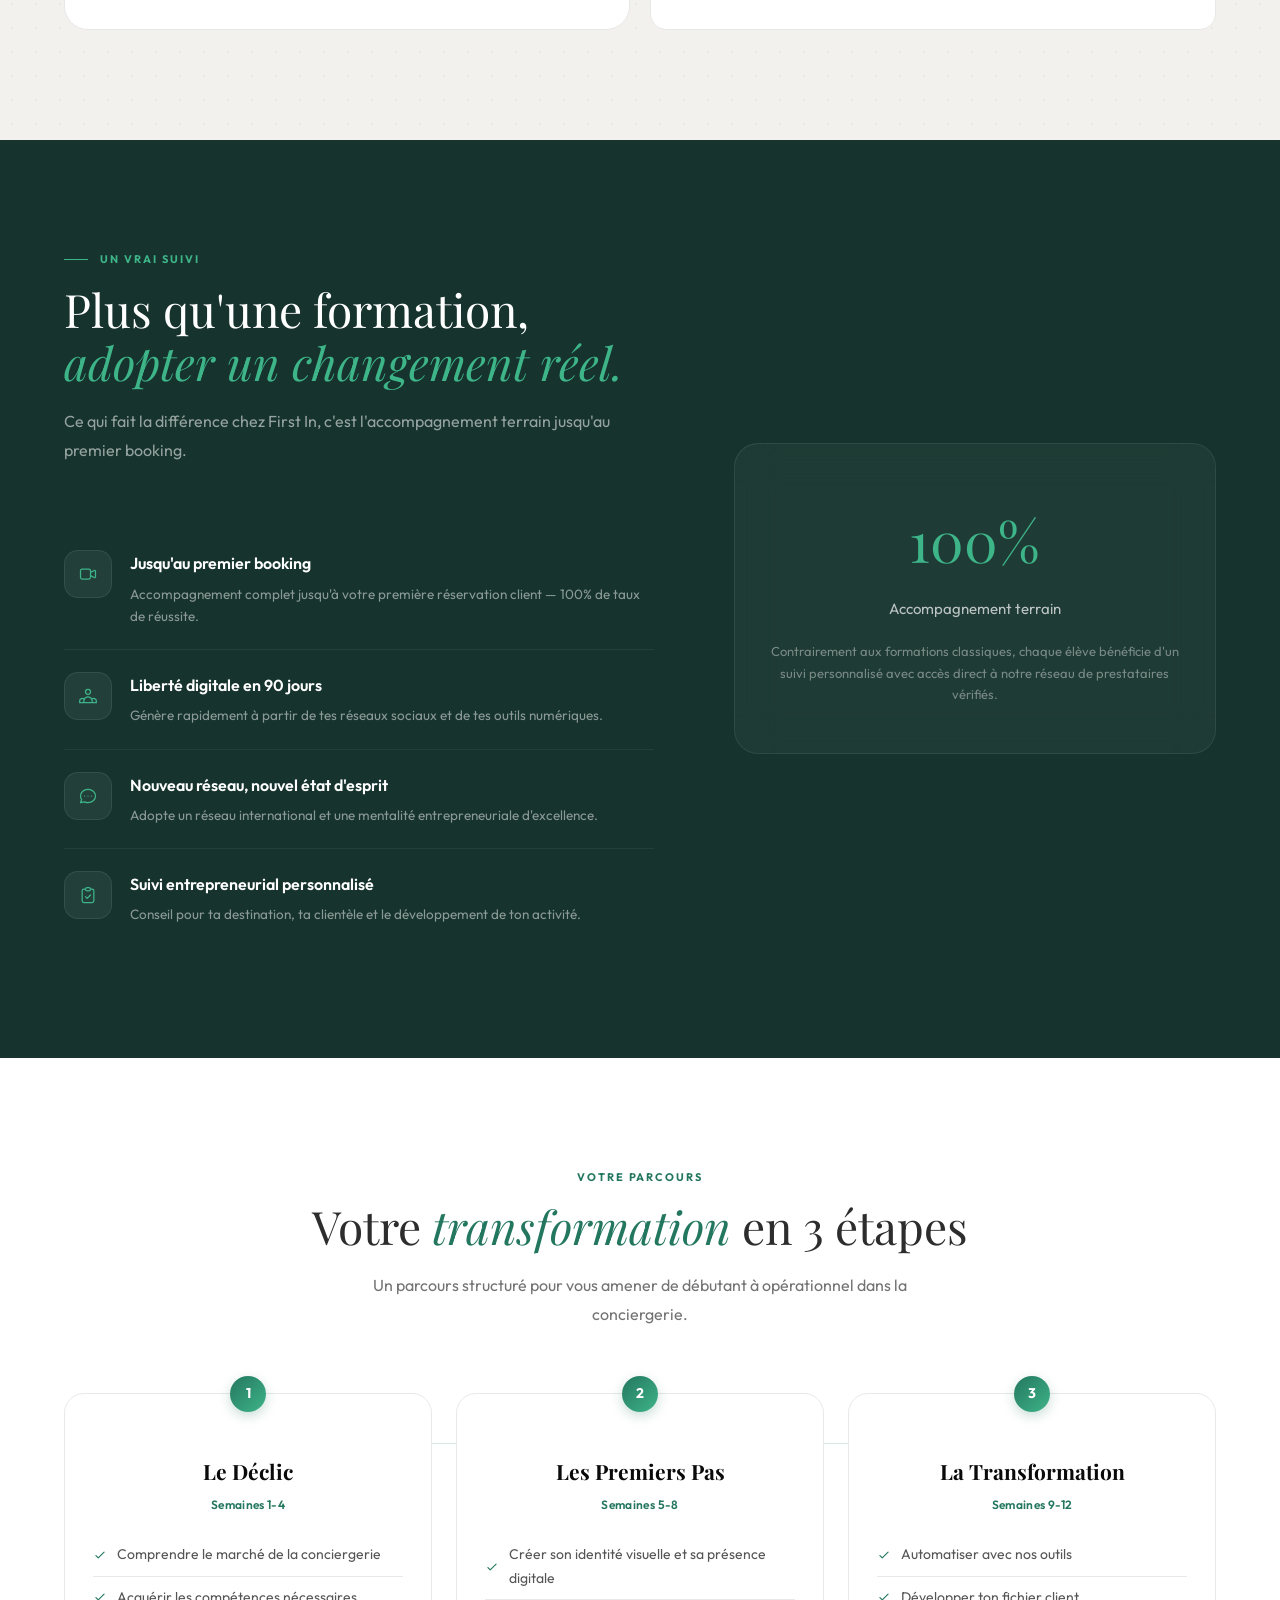
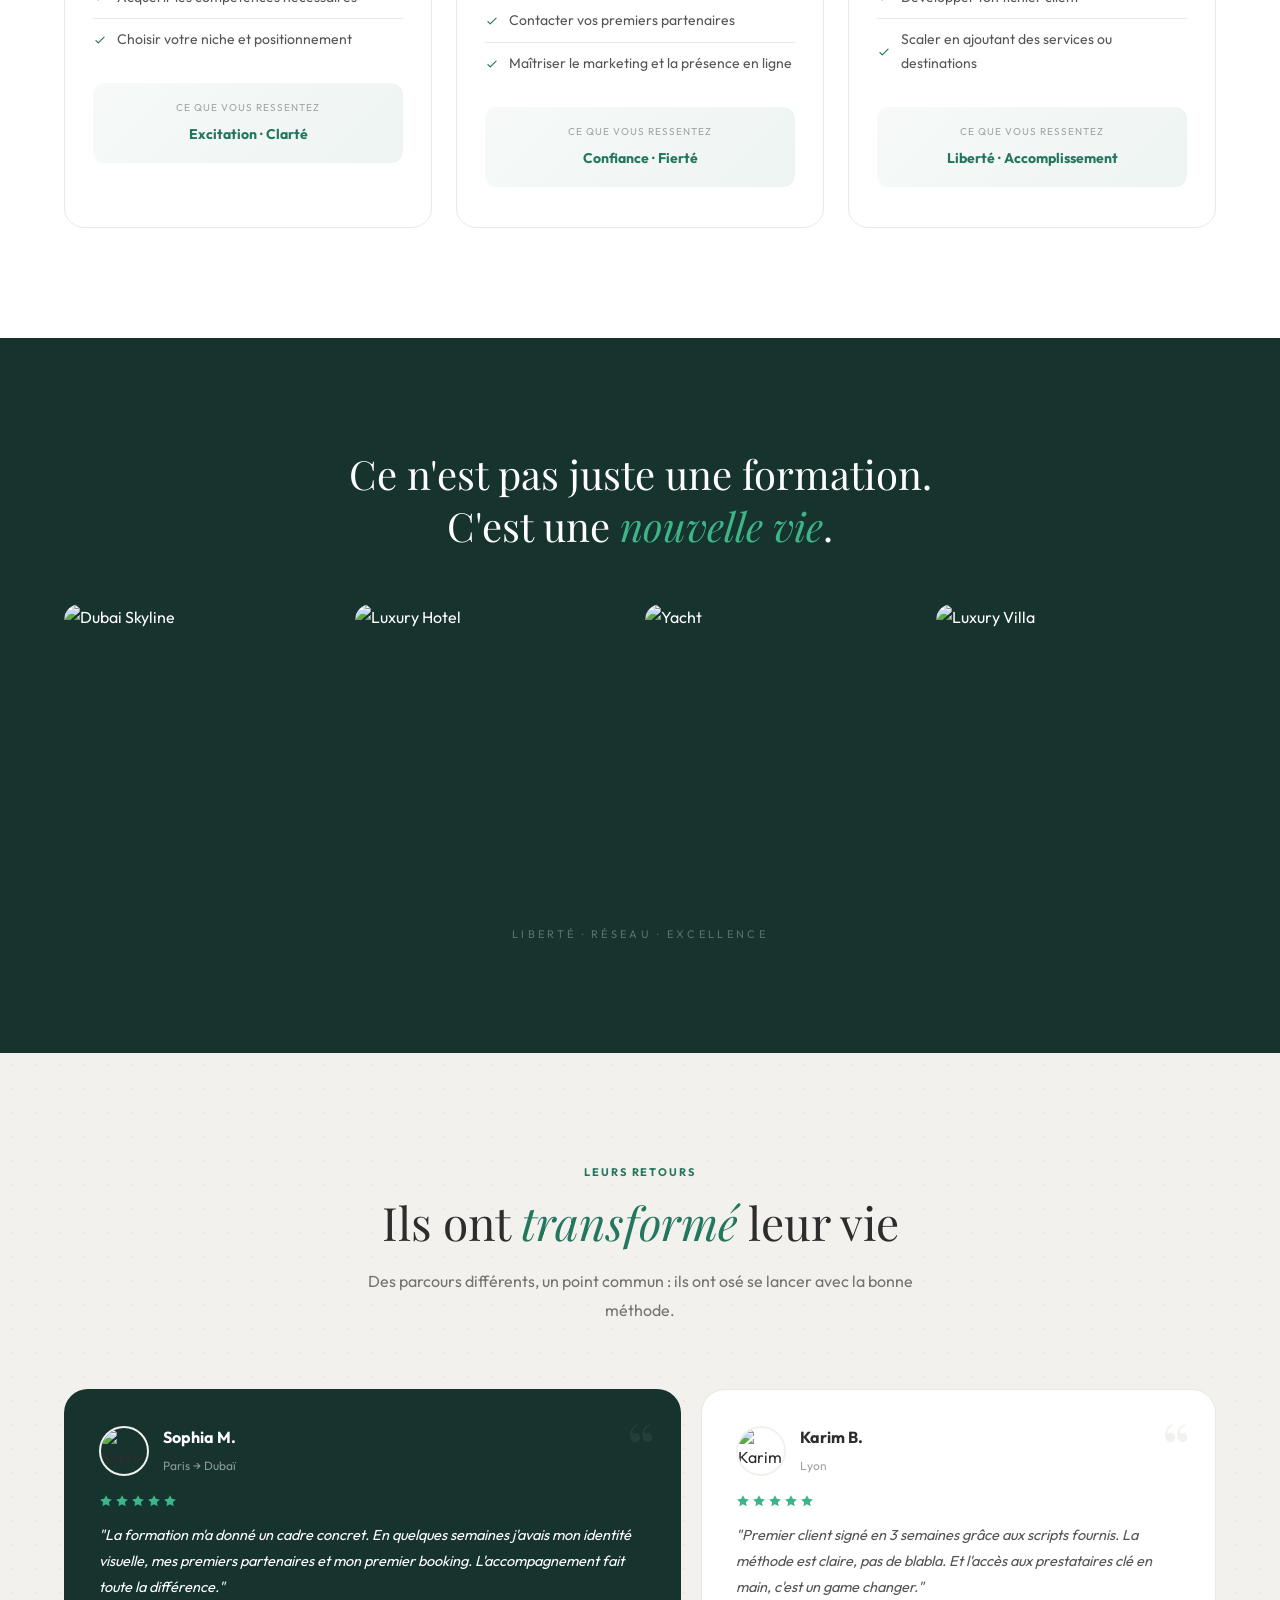
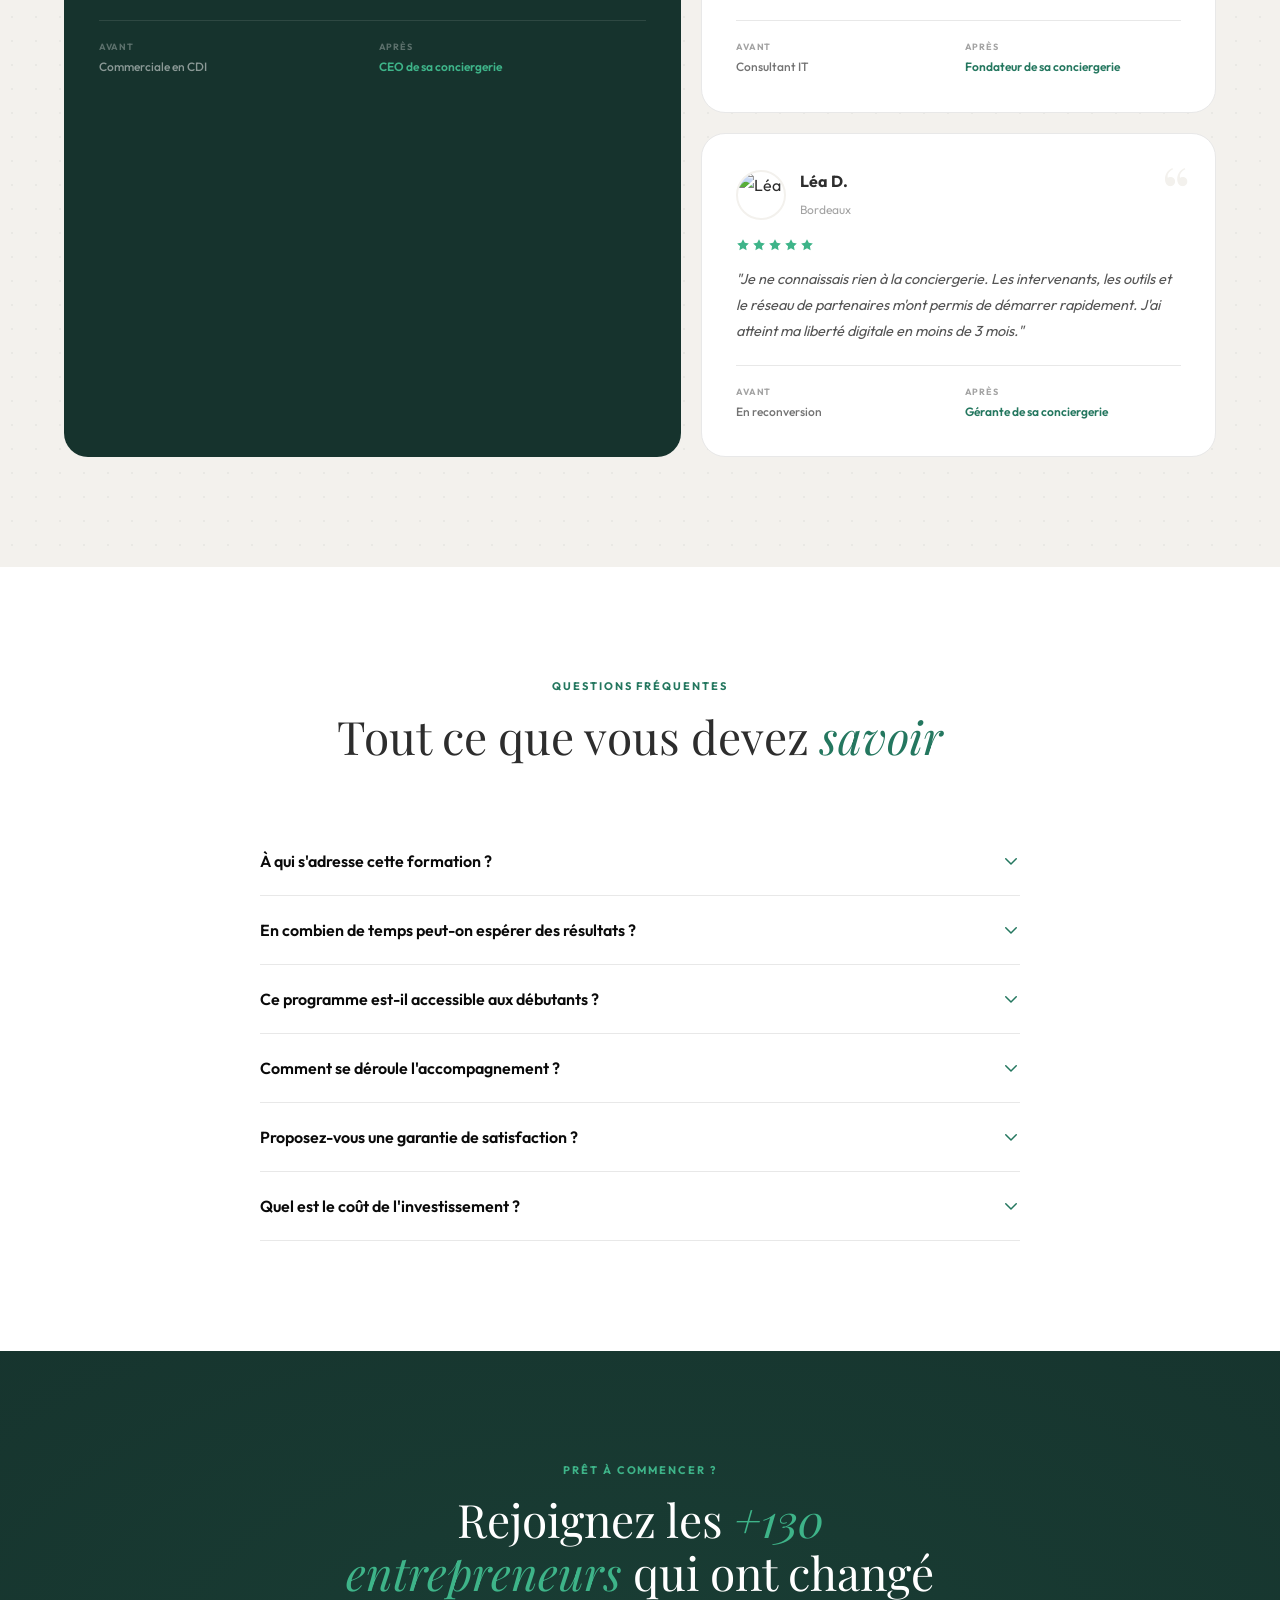
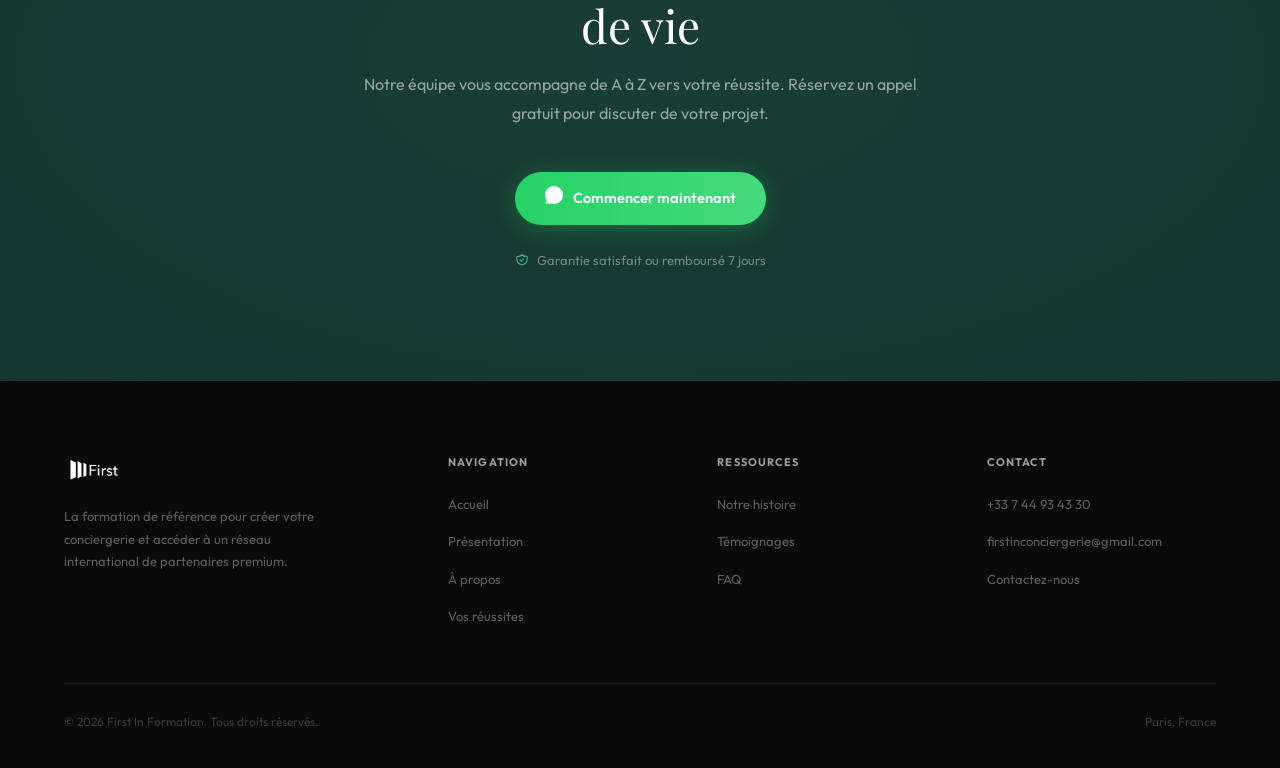
==== commit c60e5859: "Fix logos: nouveaux URLs Mercedes, Bulgari, SG (plus visibles)" ====
--- a/index.html
+++ b/index.html
@@ -640,7 +640,7 @@
         ═══════════════════════════════════════ */
         .credibility {
             background: var(--cream);
-            padding: 44px 5%;
+            padding: 64px 5%;
             border-bottom: 1px solid rgba(0,0,0,0.04);
         }
         .credibility-inner {
@@ -649,29 +649,33 @@
             text-align: center;
         }
         .credibility-text {
-            font-size: 11px;
-            font-weight: 600;
-            letter-spacing: 0.12em;
-            text-transform: uppercase;
-            color: var(--gray-400);
-            margin-bottom: 24px;
+            font-family: 'Playfair Display', serif;
+            font-size: clamp(22px, 3vw, 30px);
+            font-weight: 400;
+            color: var(--black);
+            margin-bottom: 36px;
+        }
+        .credibility-text em {
+            font-style: italic;
+            color: var(--green-accent);
         }
         .credibility-logos {
             display: flex;
             align-items: center;
             justify-content: center;
-            gap: 52px;
+            gap: 44px;
             flex-wrap: wrap;
         }
         .credibility-logo {
-            height: 22px;
-            opacity: 0.35;
+            height: 30px;
+            opacity: 0.5;
             filter: grayscale(100%);
             transition: all 0.4s;
         }
-        .credibility-logo:hover { opacity: 0.7; filter: grayscale(0%); }
+        .credibility-logo:hover { opacity: 0.85; filter: grayscale(0%); }
         @media (max-width: 900px) {
-            .credibility-logo { opacity: 0.6; filter: grayscale(0%); }
+            .credibility-logo { opacity: 0.7; filter: grayscale(0%); height: 26px; }
+            .credibility-logos { gap: 28px; }
         }
 
         /* ═══════════════════════════════════════
@@ -1686,15 +1690,15 @@
     <!-- CRÉDIBILITÉ + LA DÉPÊCHE -->
     <section class="credibility" style="background: var(--cream); border-bottom: none; padding: 56px 5%;">
         <div class="credibility-inner">
-            <p class="credibility-text">Références</p>
-            <div class="credibility-logos" style="margin-bottom: 20px;">
-                <img src="https://upload.wikimedia.org/wikipedia/fr/thumb/6/65/Logo_La_D%C3%A9p%C3%AAche.svg/3840px-Logo_La_D%C3%A9p%C3%AAche.svg.png" alt="La Dépêche" class="credibility-logo" style="height: 28px;">
-                <img src="https://upload.wikimedia.org/wikipedia/commons/thumb/9/90/Mercedes-Benz_Logo_2010.svg/200px-Mercedes-Benz_Logo_2010.svg.png" alt="Mercedes" class="credibility-logo" style="height: 28px;">
-                <img src="https://upload.wikimedia.org/wikipedia/commons/thumb/9/95/Bulgari_logo.svg/200px-Bulgari_logo.svg.png" alt="Bulgari" class="credibility-logo" style="height: 16px;">
-                <img src="https://upload.wikimedia.org/wikipedia/commons/thumb/d/d0/Emirates_logo.svg/200px-Emirates_logo.svg.png" alt="Emirates" class="credibility-logo" style="height: 20px;">
-                <img src="https://parisluxuryestate.com/wp-content/uploads/2023/11/Open-Up-31.png" alt="L'ARC Paris" class="credibility-logo" style="height: 22px;">
-                <img src="https://stock.wikimini.org/w/images/d/db/Logo_M6.png" alt="M6" class="credibility-logo" style="height: 36px;">
-                <img src="https://upload.wikimedia.org/wikipedia/commons/thumb/e/e2/Soci%C3%A9t%C3%A9_G%C3%A9n%C3%A9rale.svg/200px-Soci%C3%A9t%C3%A9_G%C3%A9n%C3%A9rale.svg.png" alt="Société Générale" class="credibility-logo" style="height: 26px;">
+            <p class="credibility-text">Références <em>&</em> Partenaires</p>
+            <div class="credibility-logos" style="margin-bottom: 28px;">
+                <img src="https://upload.wikimedia.org/wikipedia/fr/thumb/6/65/Logo_La_D%C3%A9p%C3%AAche.svg/3840px-Logo_La_D%C3%A9p%C3%AAche.svg.png" alt="La Dépêche" class="credibility-logo" style="height: 34px;">
+                <img src="https://upload.wikimedia.org/wikipedia/commons/9/9b/Mercedes_benz_logo1989.png" alt="Mercedes" class="credibility-logo" style="height: 36px;">
+                <img src="https://upload.wikimedia.org/wikipedia/commons/3/32/Bulgari_logo.svg" alt="Bulgari" class="credibility-logo" style="height: 20px;">
+                <img src="https://upload.wikimedia.org/wikipedia/commons/thumb/d/d0/Emirates_logo.svg/200px-Emirates_logo.svg.png" alt="Emirates" class="credibility-logo" style="height: 26px;">
+                <img src="https://parisluxuryestate.com/wp-content/uploads/2023/11/Open-Up-31.png" alt="L'ARC Paris" class="credibility-logo" style="height: 28px;">
+                <img src="https://stock.wikimini.org/w/images/d/db/Logo_M6.png" alt="M6" class="credibility-logo" style="height: 44px;">
+                <img src="https://www.societegenerale.com/sites/default/files/image/2023-04/logo-societe-generale.png" alt="Société Générale" class="credibility-logo" style="height: 32px;">
             </div>
             <!-- Article La Dépêche featured -->
             <a href="https://www.ladepeche.fr/2024/10/10/la-success-story-de-yacine-22-ans-chef-dentreprise-dune-conciergerie-a-dubai-12247558.php" target="_blank" rel="noopener" style="display:flex;align-items:center;gap:20px;max-width:700px;margin:0 auto;padding:20px 28px;background:var(--white);border-radius:16px;border:1px solid var(--gray-200);transition:all 0.3s;text-decoration:none" onmouseover="this.style.boxShadow='0 12px 40px rgba(0,0,0,0.08)';this.style.borderColor='var(--green-accent)'" onmouseout="this.style.boxShadow='none';this.style.borderColor='var(--gray-200)'">
@@ -1729,7 +1733,7 @@
             <div class="founder-grid">
                 <div class="founder-img-wrap fade-up">
                     <div class="founder-img">
-                        <img src="./assets/images/image.png" alt="Yacine - Fondateur First In Formation">
+                        <img src="./assets/images/Yacine.jpg" alt="Yacine - Fondateur First In Formation">
                     </div>
                     <div class="founder-badge">
                         <div class="founder-badge-val">+5 ans</div>
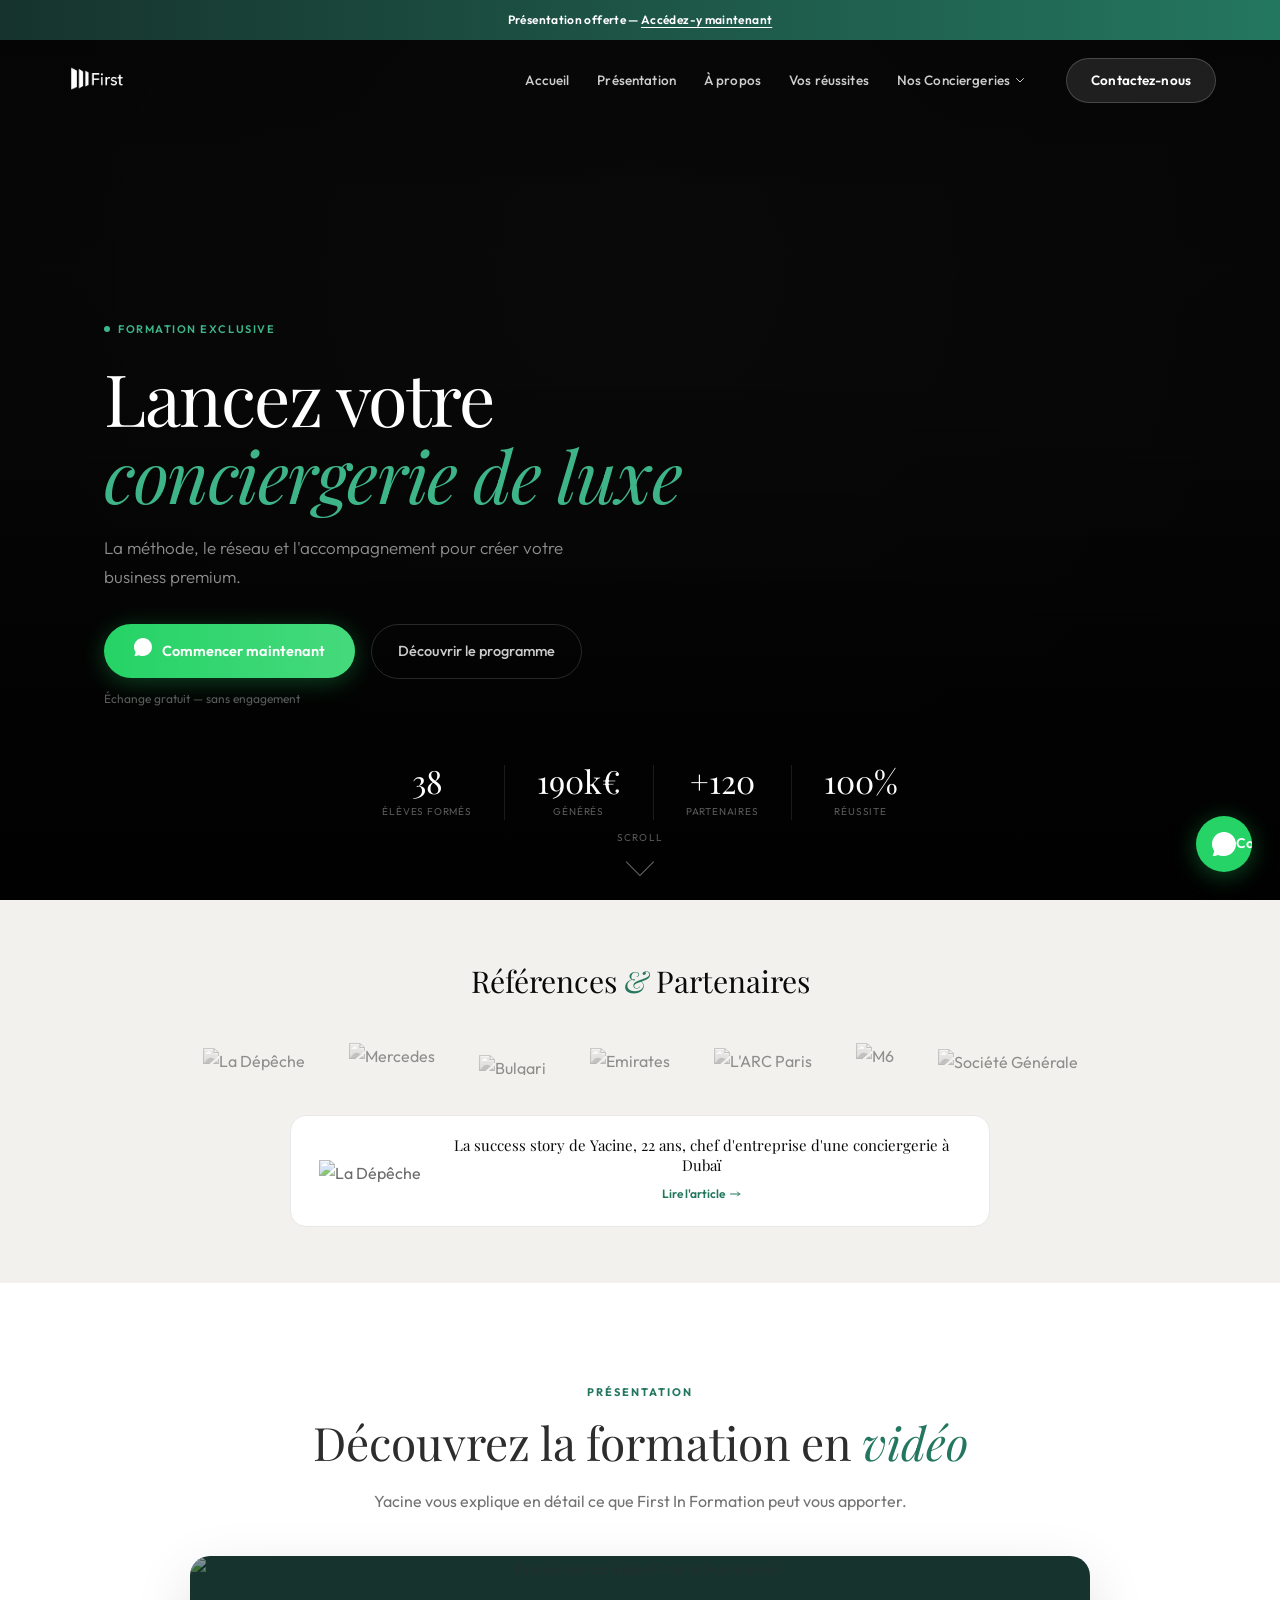
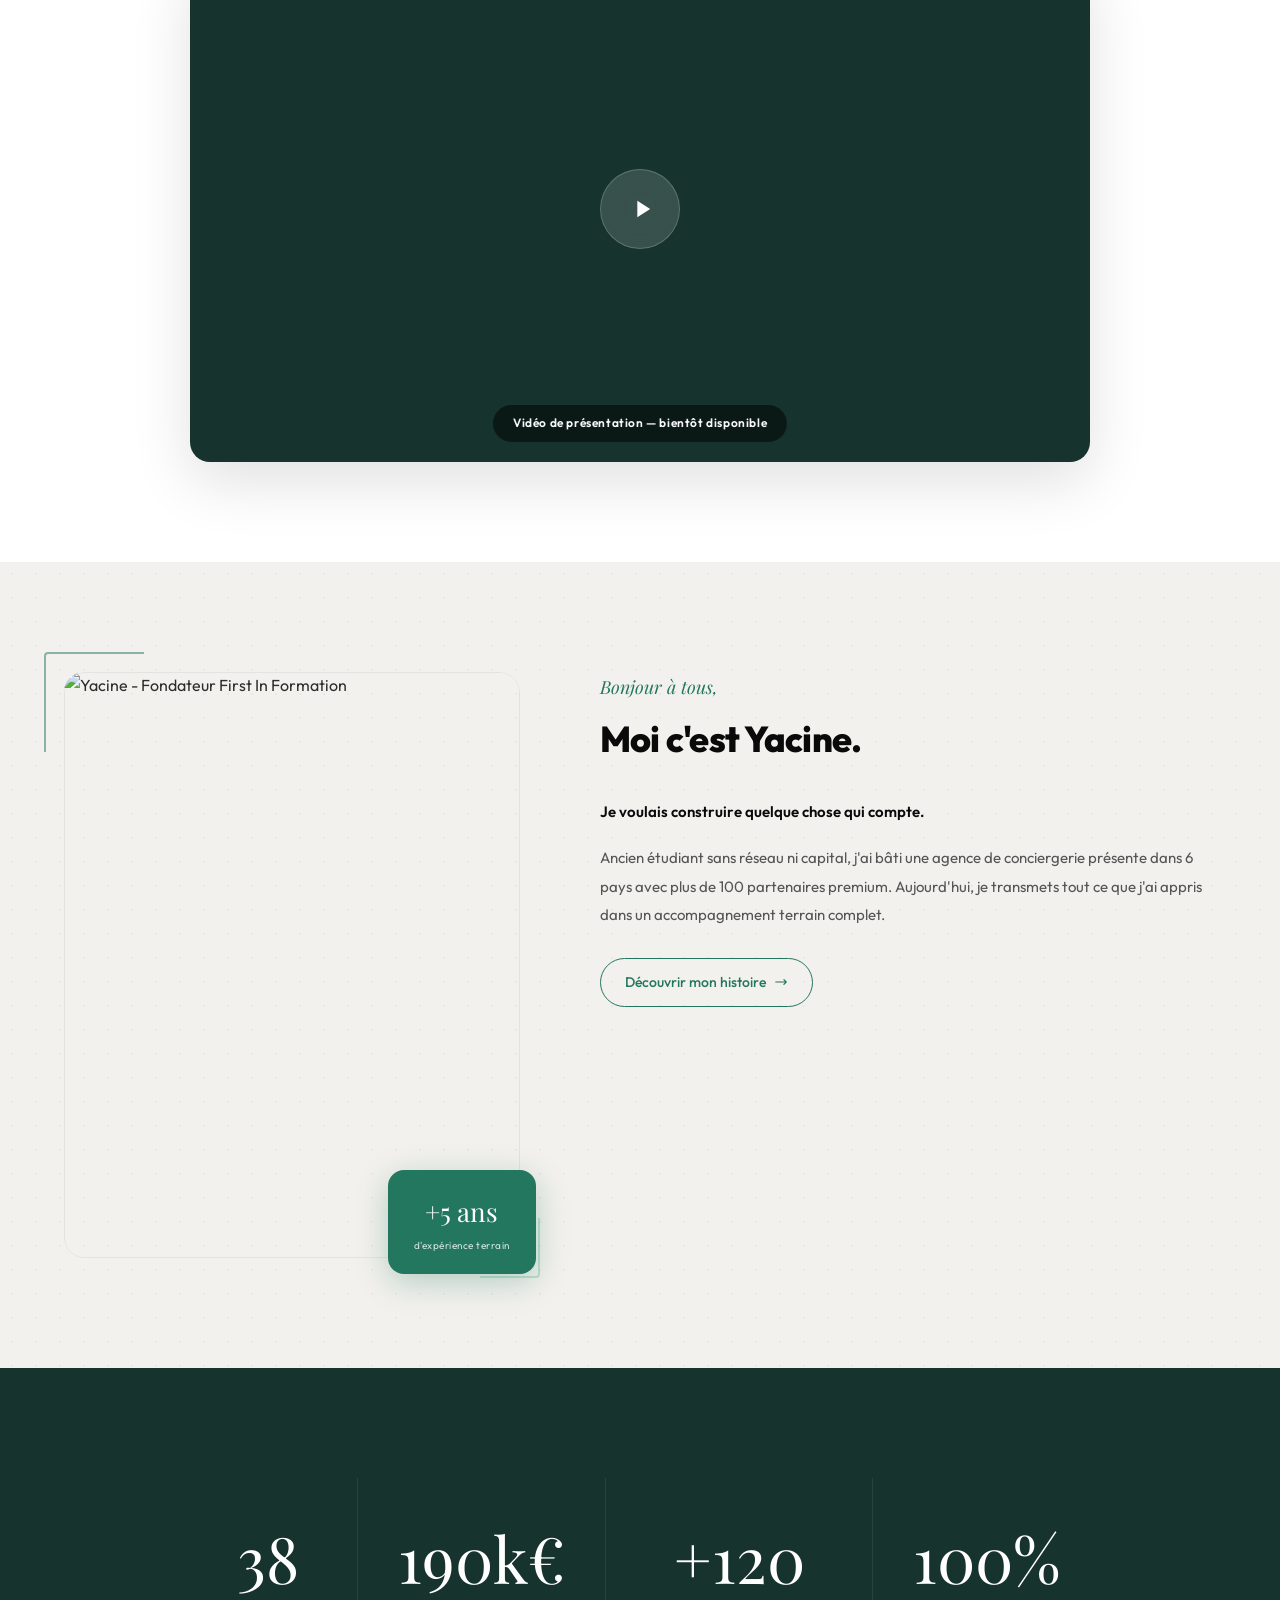
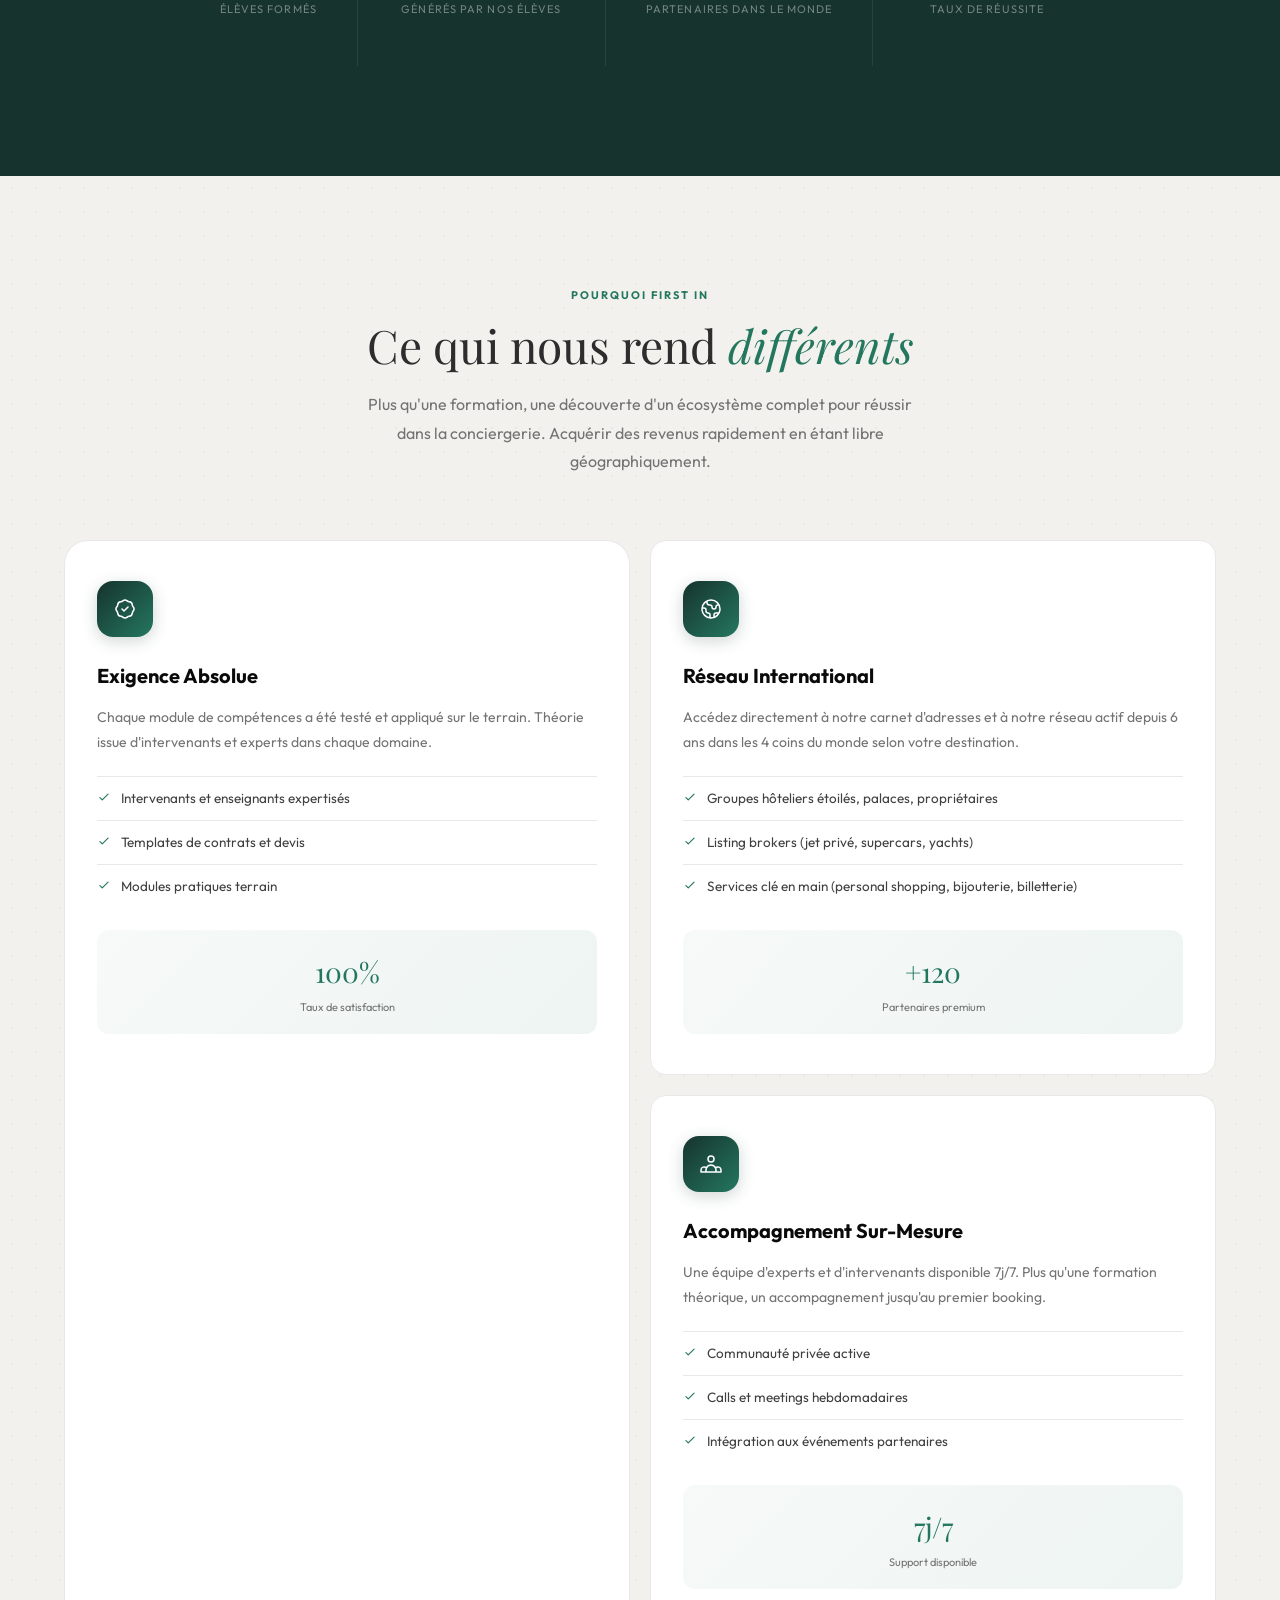
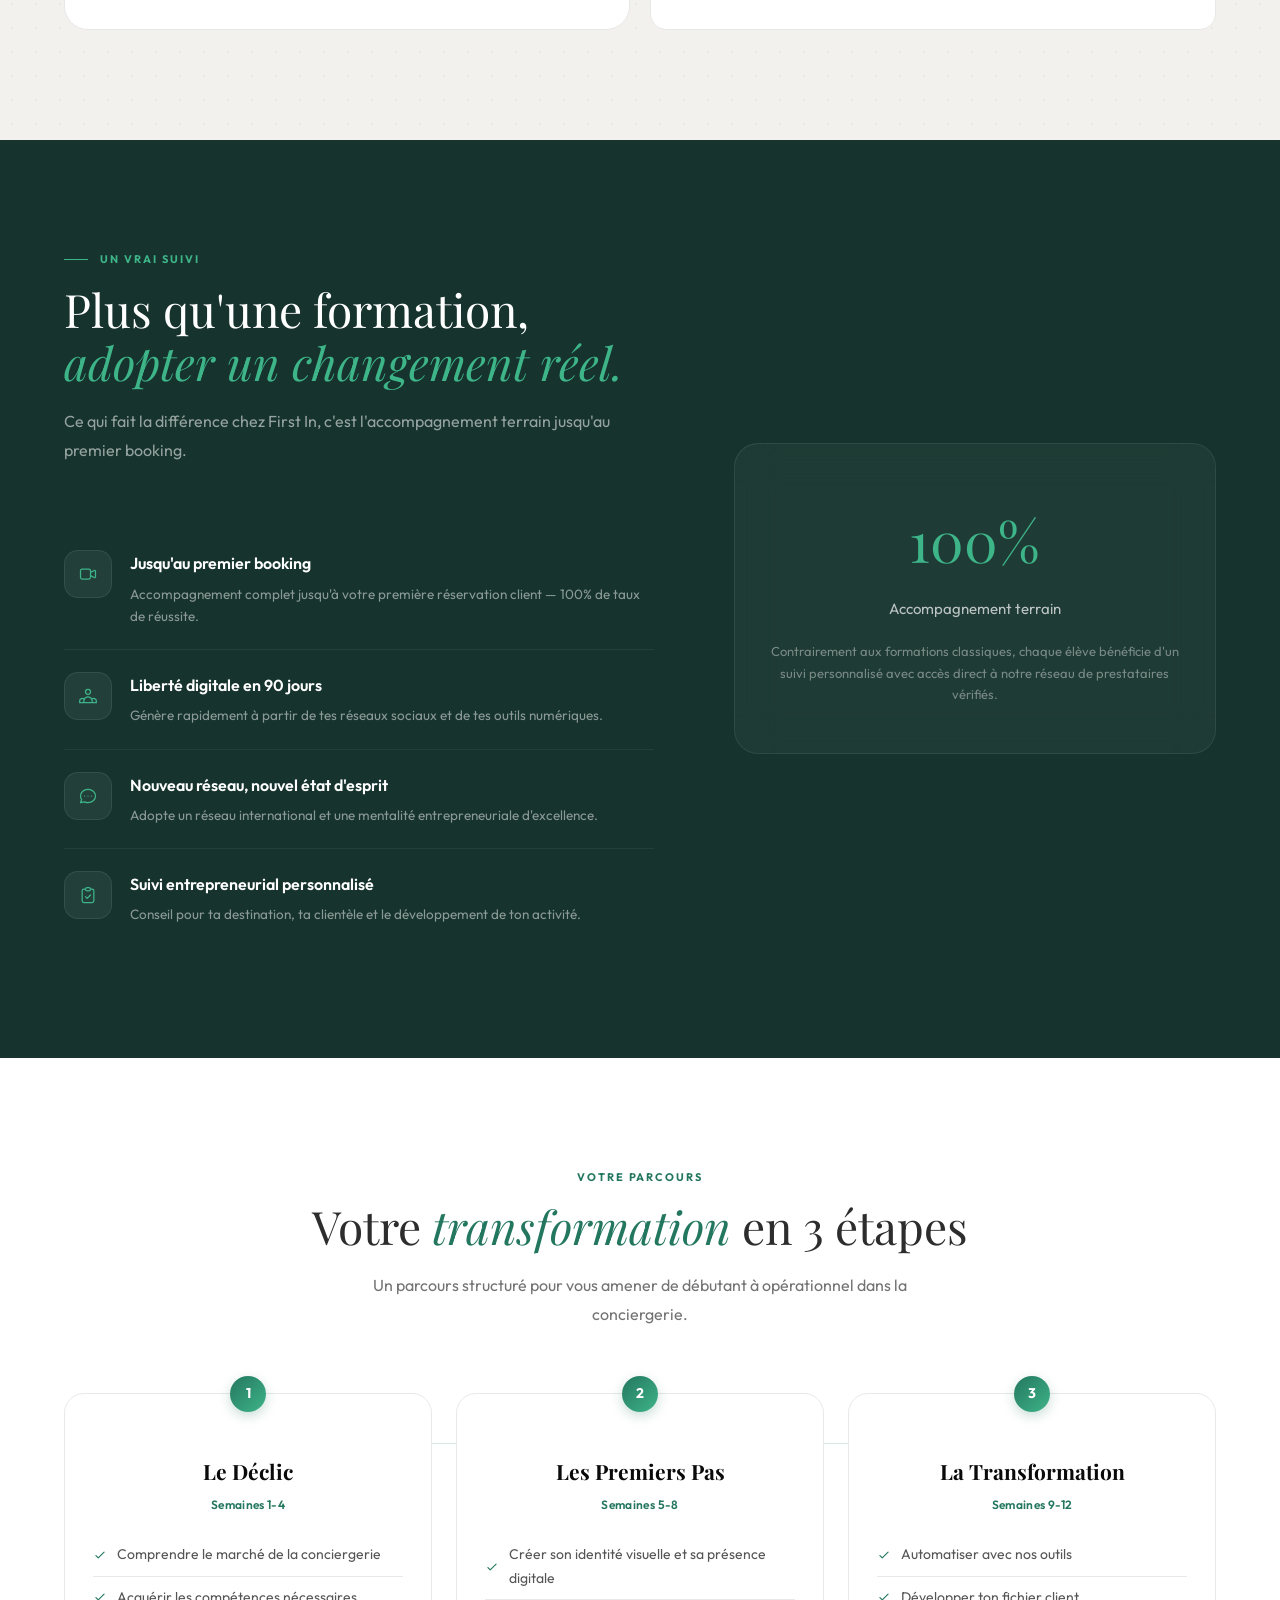
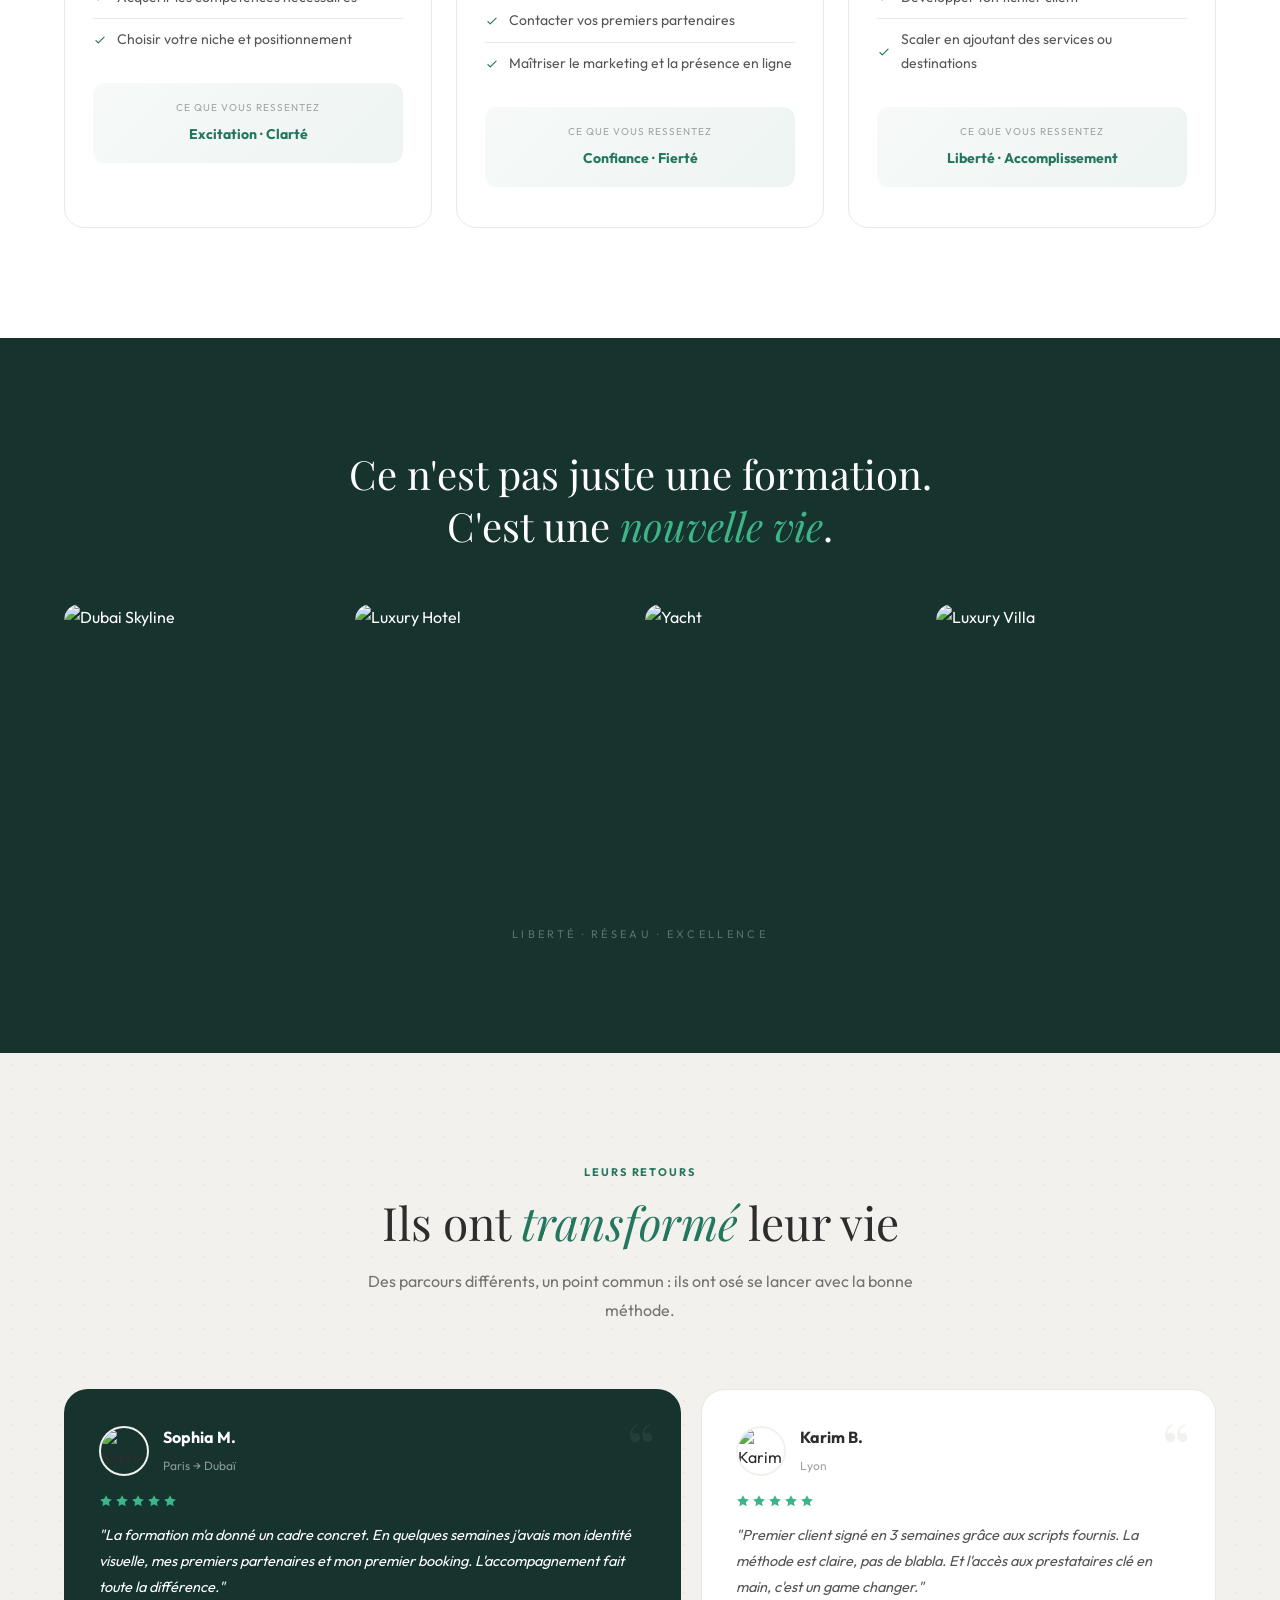
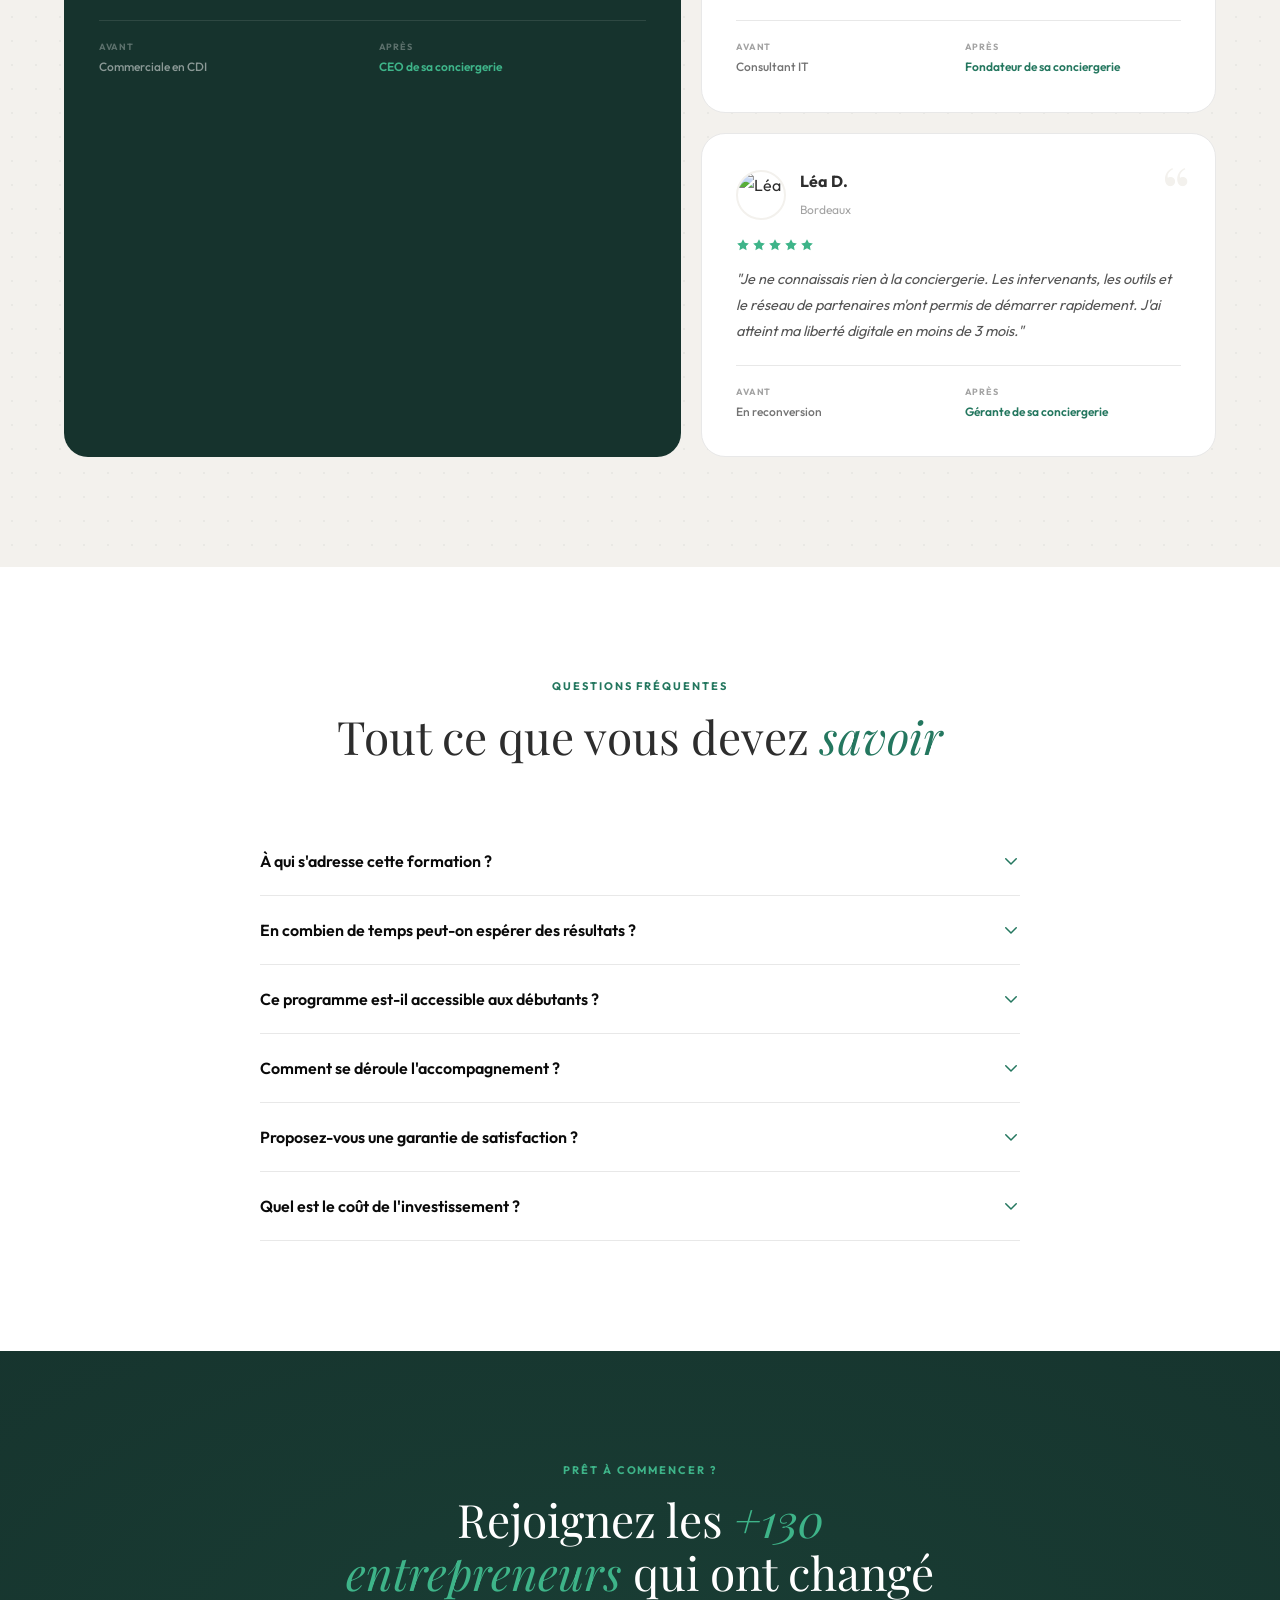
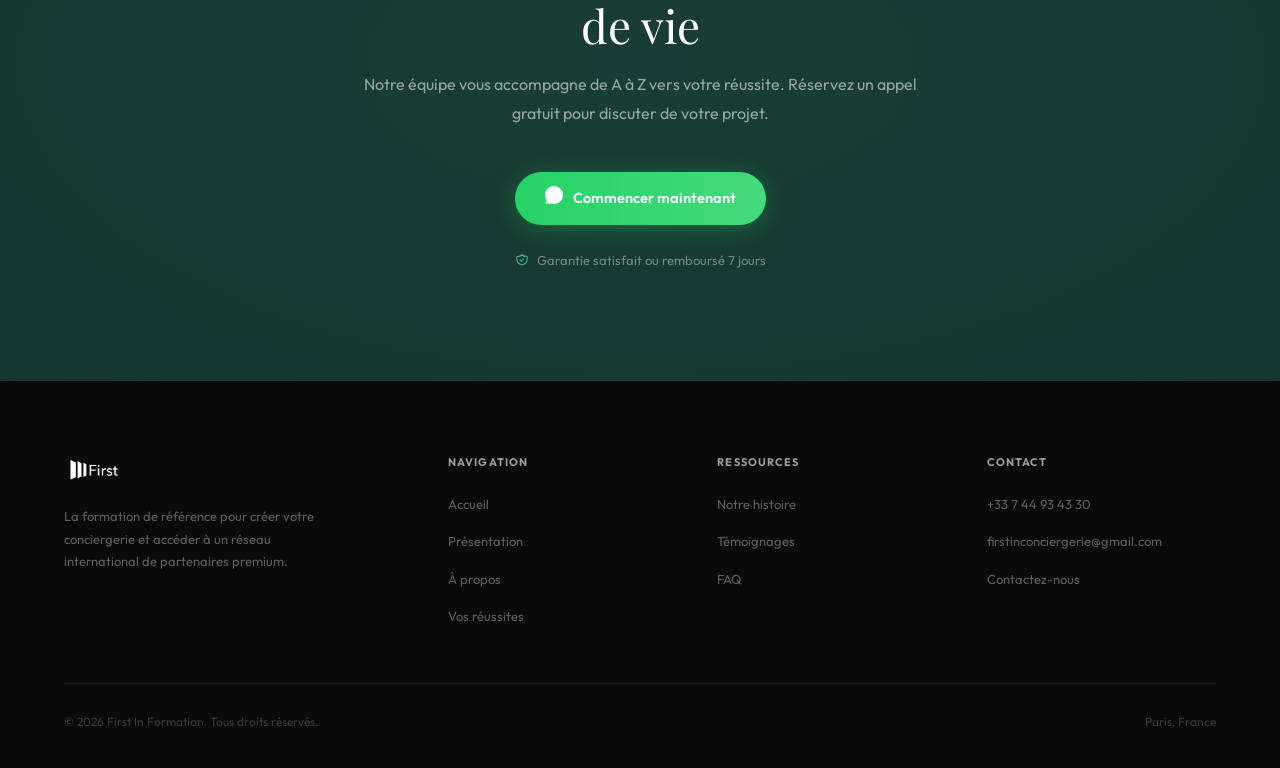
==== commit dcb2aafd: "Citation Yacine mise à jour + logos Emirates/L'ARC/Mercedes agrandis" ====
--- a/index.html
+++ b/index.html
@@ -1693,10 +1693,10 @@
             <p class="credibility-text">Références <em>&</em> Partenaires</p>
             <div class="credibility-logos" style="margin-bottom: 28px;">
                 <img src="https://upload.wikimedia.org/wikipedia/fr/thumb/6/65/Logo_La_D%C3%A9p%C3%AAche.svg/3840px-Logo_La_D%C3%A9p%C3%AAche.svg.png" alt="La Dépêche" class="credibility-logo" style="height: 34px;">
-                <img src="https://upload.wikimedia.org/wikipedia/commons/9/9b/Mercedes_benz_logo1989.png" alt="Mercedes" class="credibility-logo" style="height: 36px;">
+                <img src="https://upload.wikimedia.org/wikipedia/commons/9/9b/Mercedes_benz_logo1989.png" alt="Mercedes" class="credibility-logo" style="height: 44px;">
                 <img src="https://upload.wikimedia.org/wikipedia/commons/3/32/Bulgari_logo.svg" alt="Bulgari" class="credibility-logo" style="height: 20px;">
-                <img src="https://upload.wikimedia.org/wikipedia/commons/thumb/d/d0/Emirates_logo.svg/200px-Emirates_logo.svg.png" alt="Emirates" class="credibility-logo" style="height: 26px;">
-                <img src="https://parisluxuryestate.com/wp-content/uploads/2023/11/Open-Up-31.png" alt="L'ARC Paris" class="credibility-logo" style="height: 28px;">
+                <img src="https://upload.wikimedia.org/wikipedia/commons/thumb/d/d0/Emirates_logo.svg/200px-Emirates_logo.svg.png" alt="Emirates" class="credibility-logo" style="height: 34px;">
+                <img src="https://parisluxuryestate.com/wp-content/uploads/2023/11/Open-Up-31.png" alt="L'ARC Paris" class="credibility-logo" style="height: 34px;">
                 <img src="https://stock.wikimini.org/w/images/d/db/Logo_M6.png" alt="M6" class="credibility-logo" style="height: 44px;">
                 <img src="https://www.societegenerale.com/sites/default/files/image/2023-04/logo-societe-generale.png" alt="Société Générale" class="credibility-logo" style="height: 32px;">
             </div>
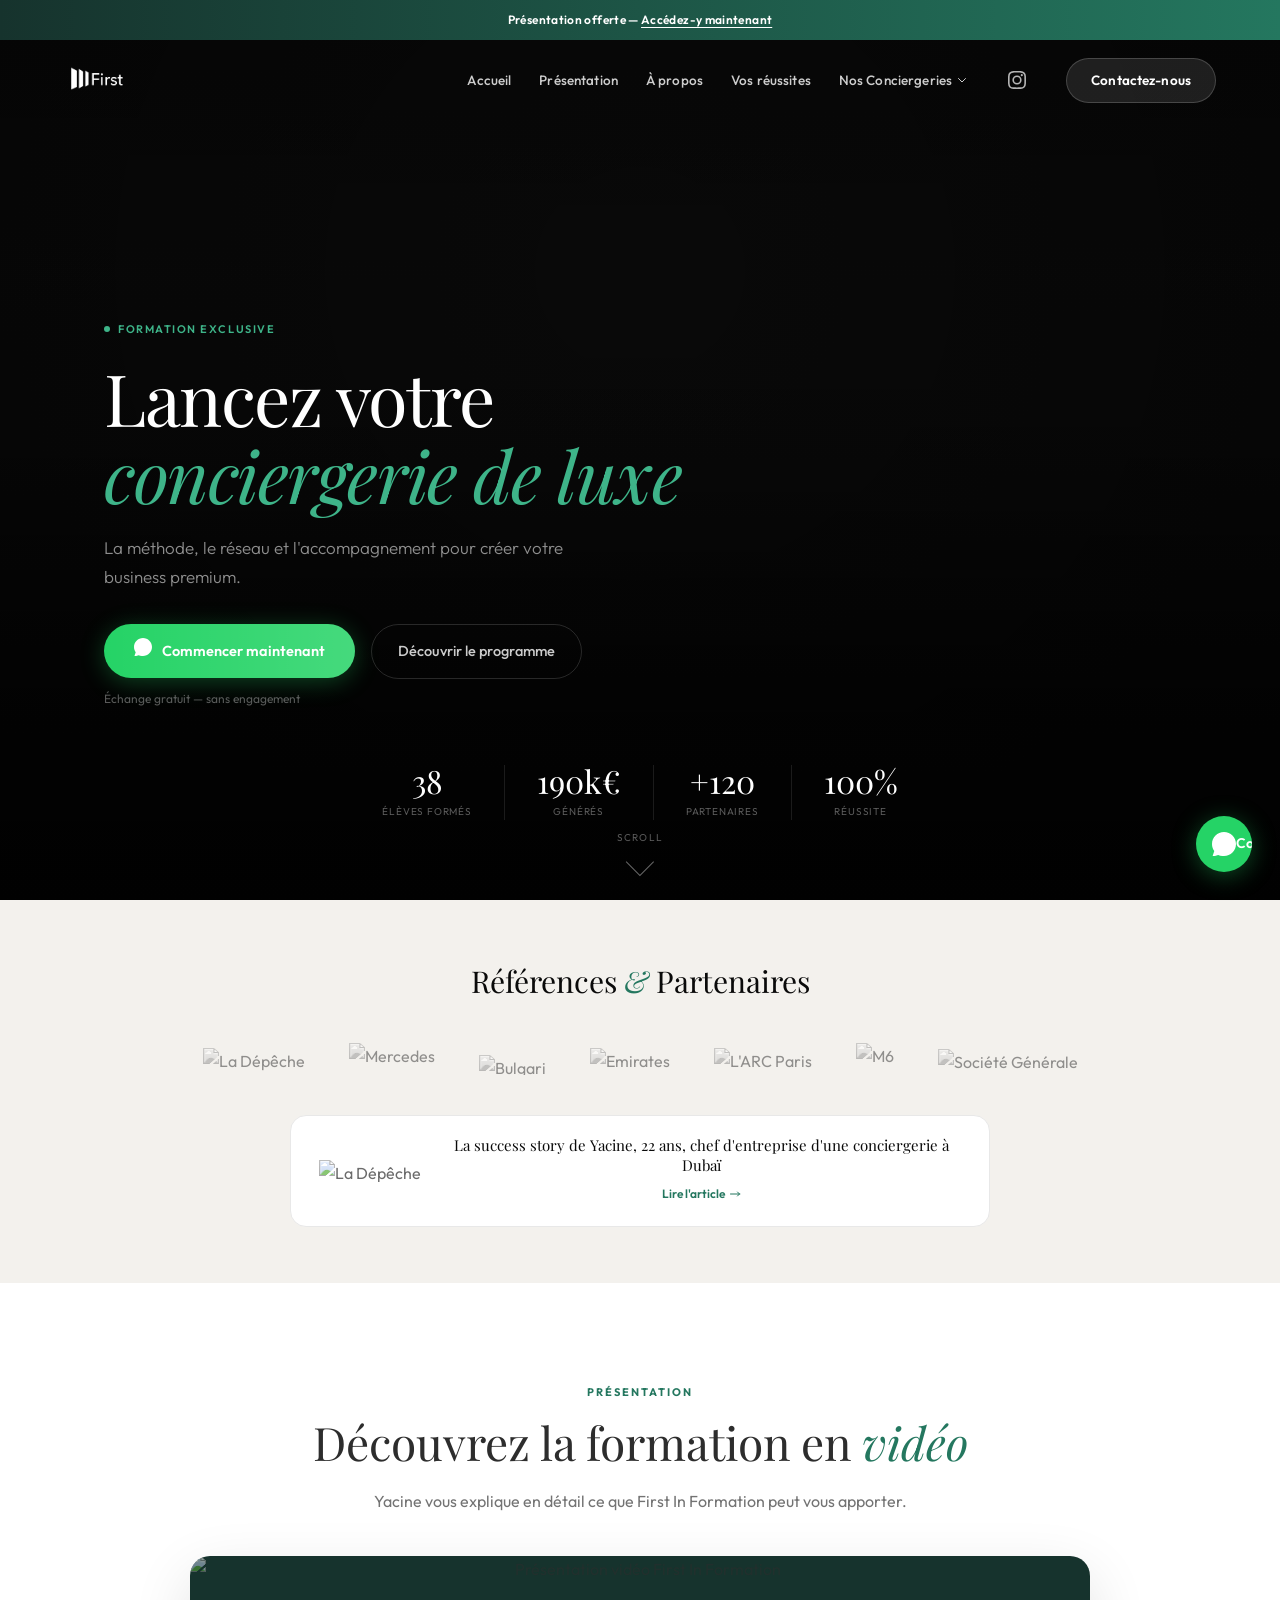
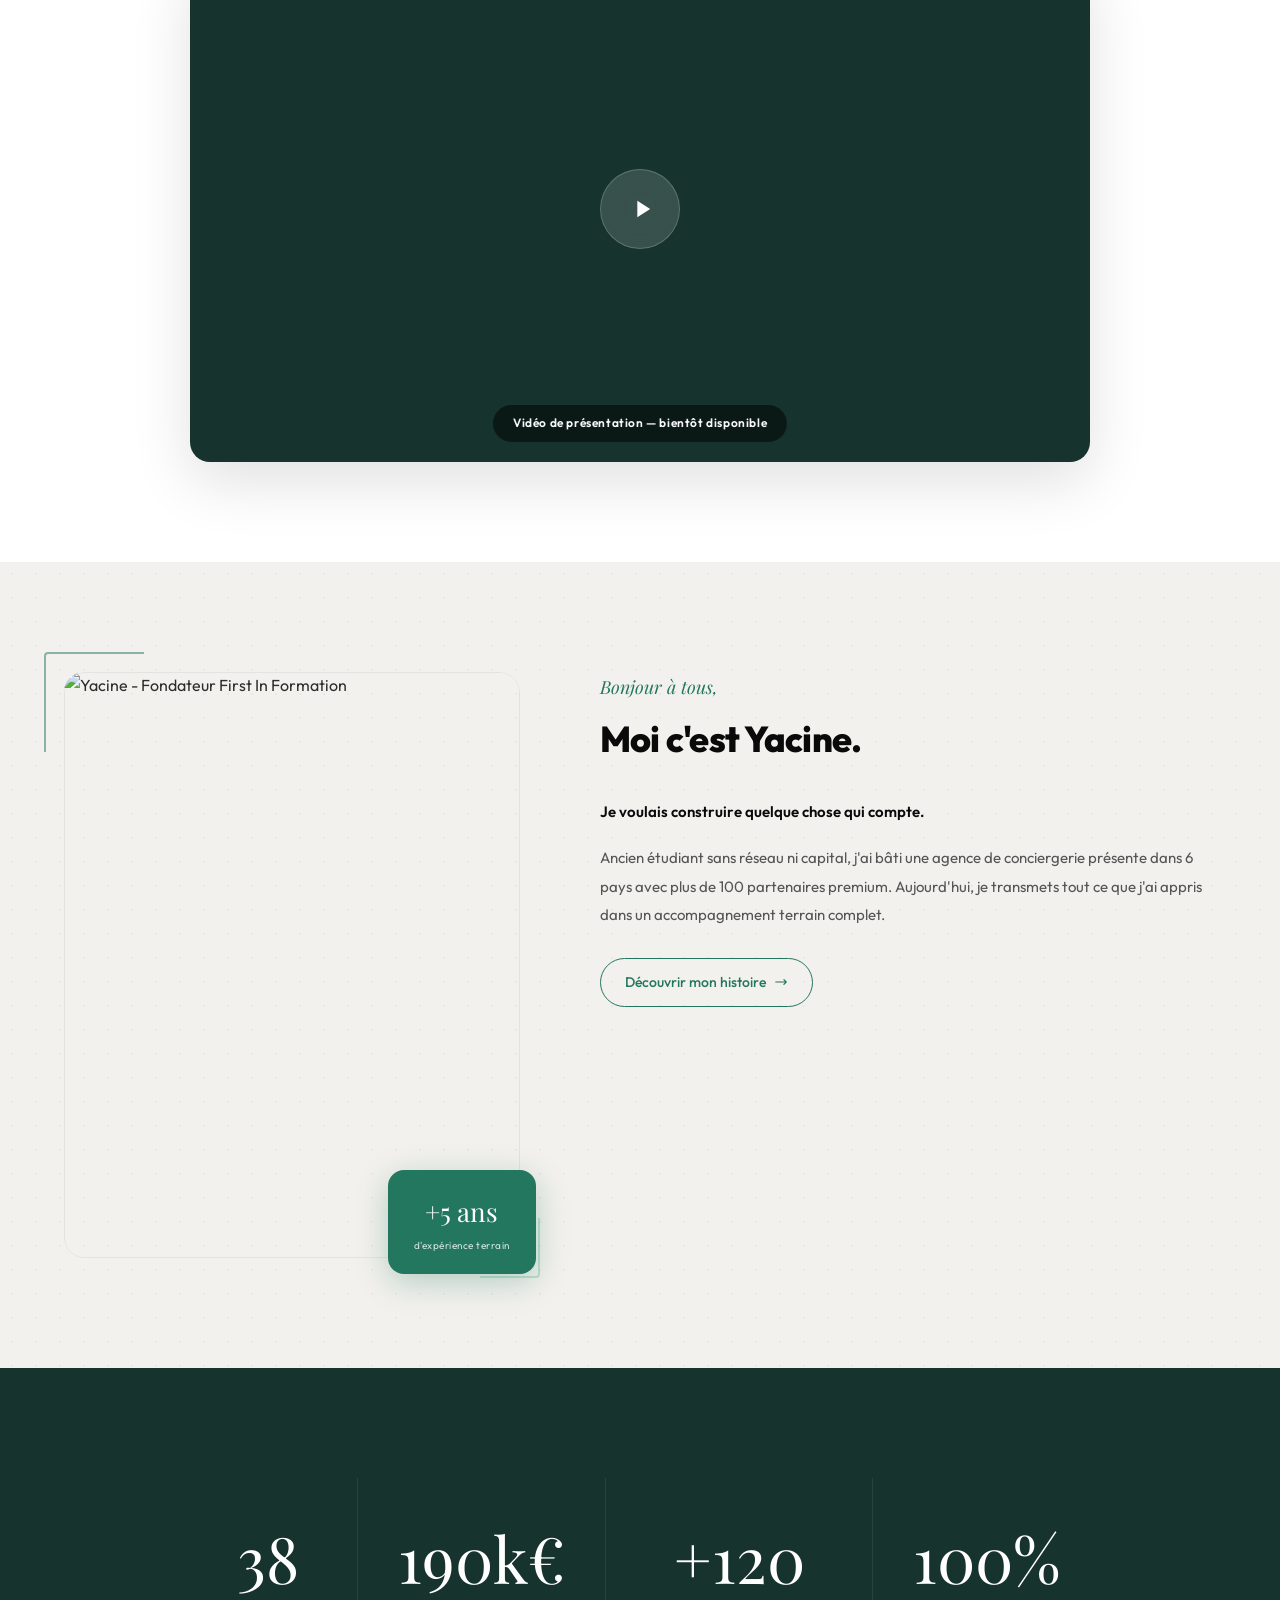
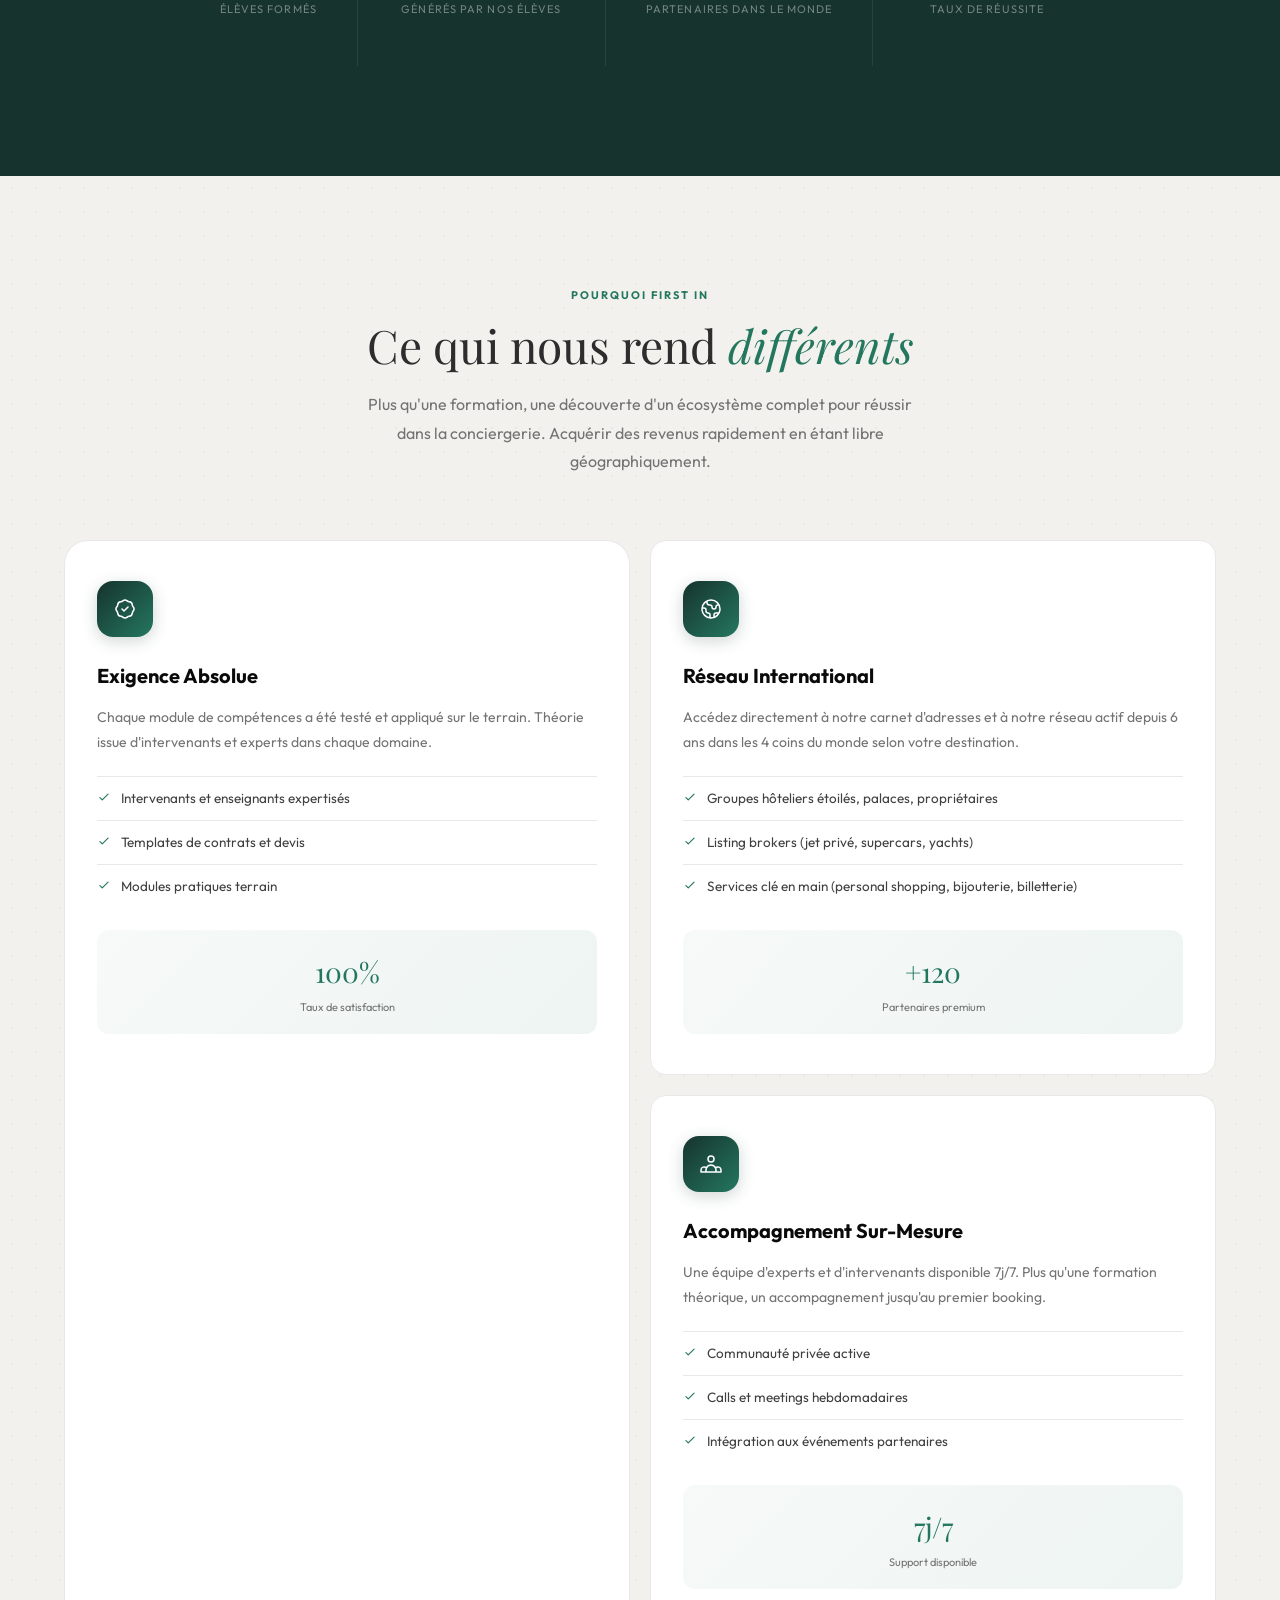
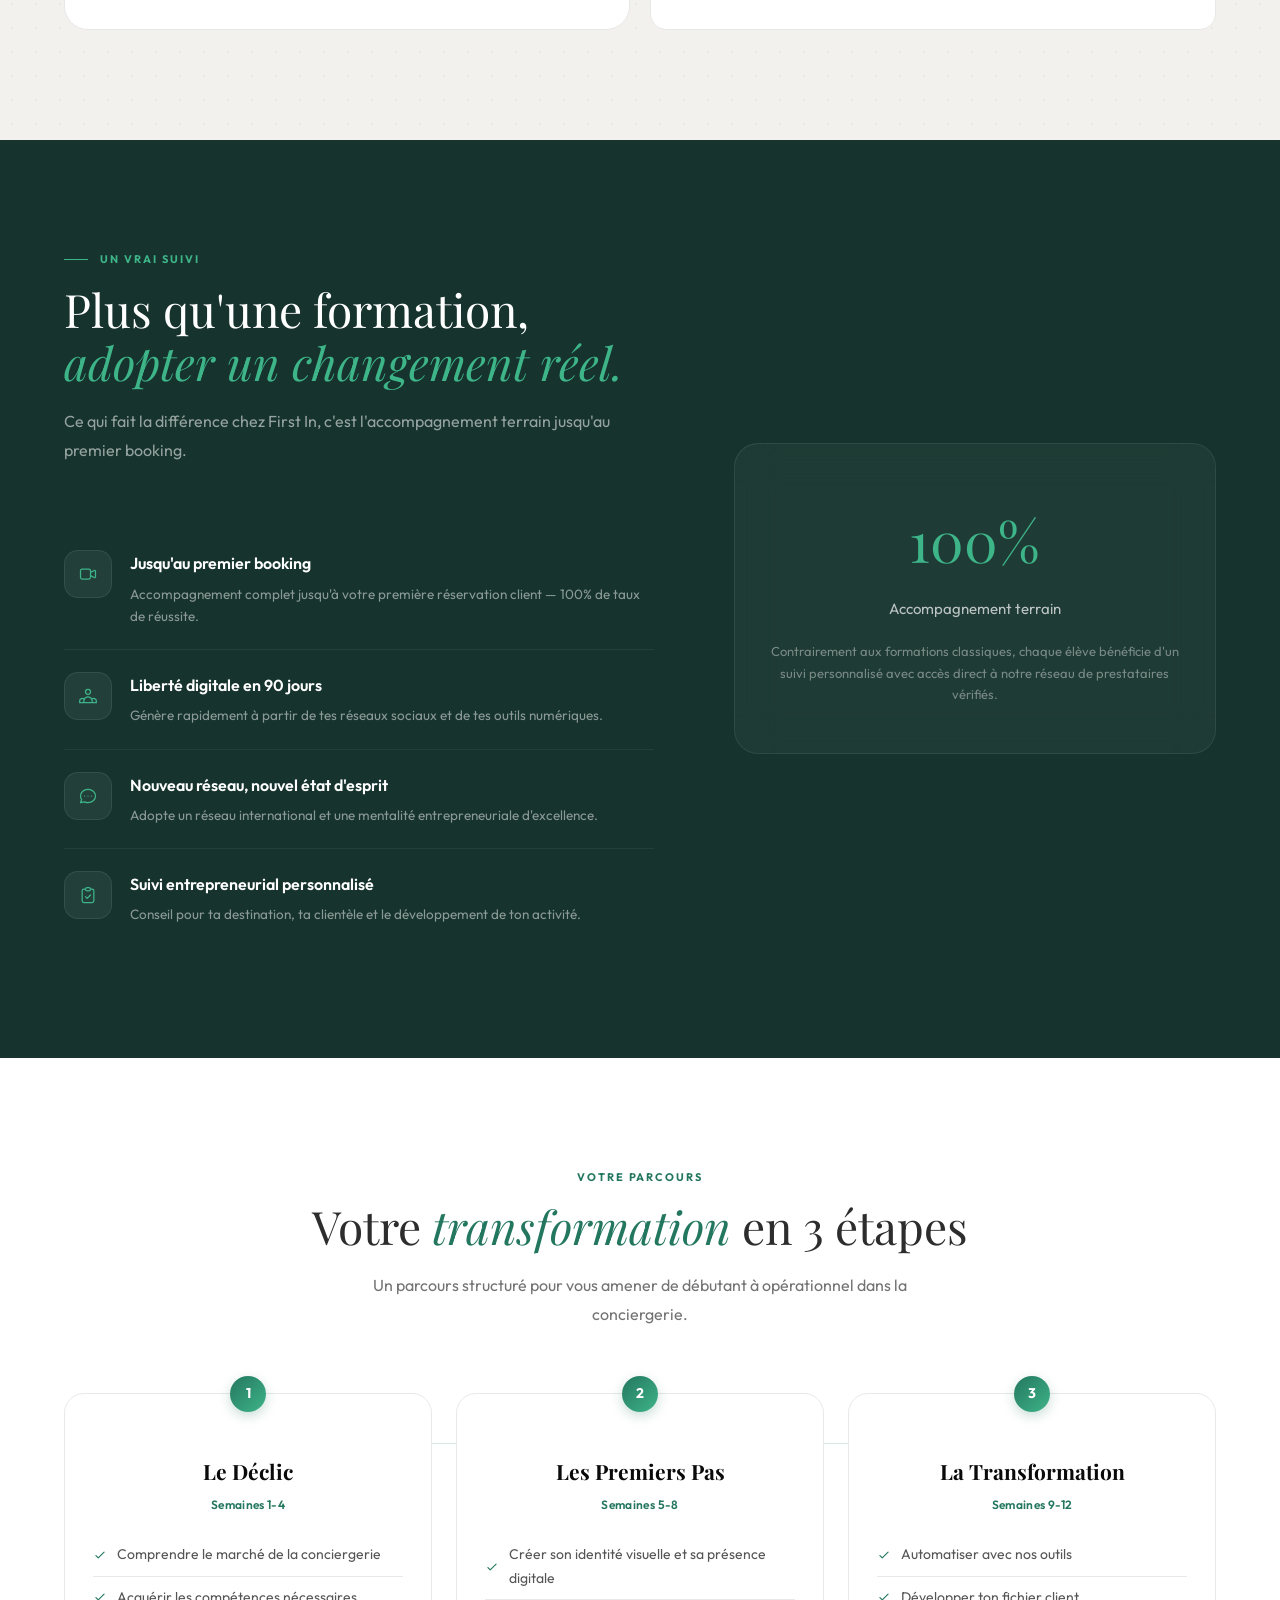
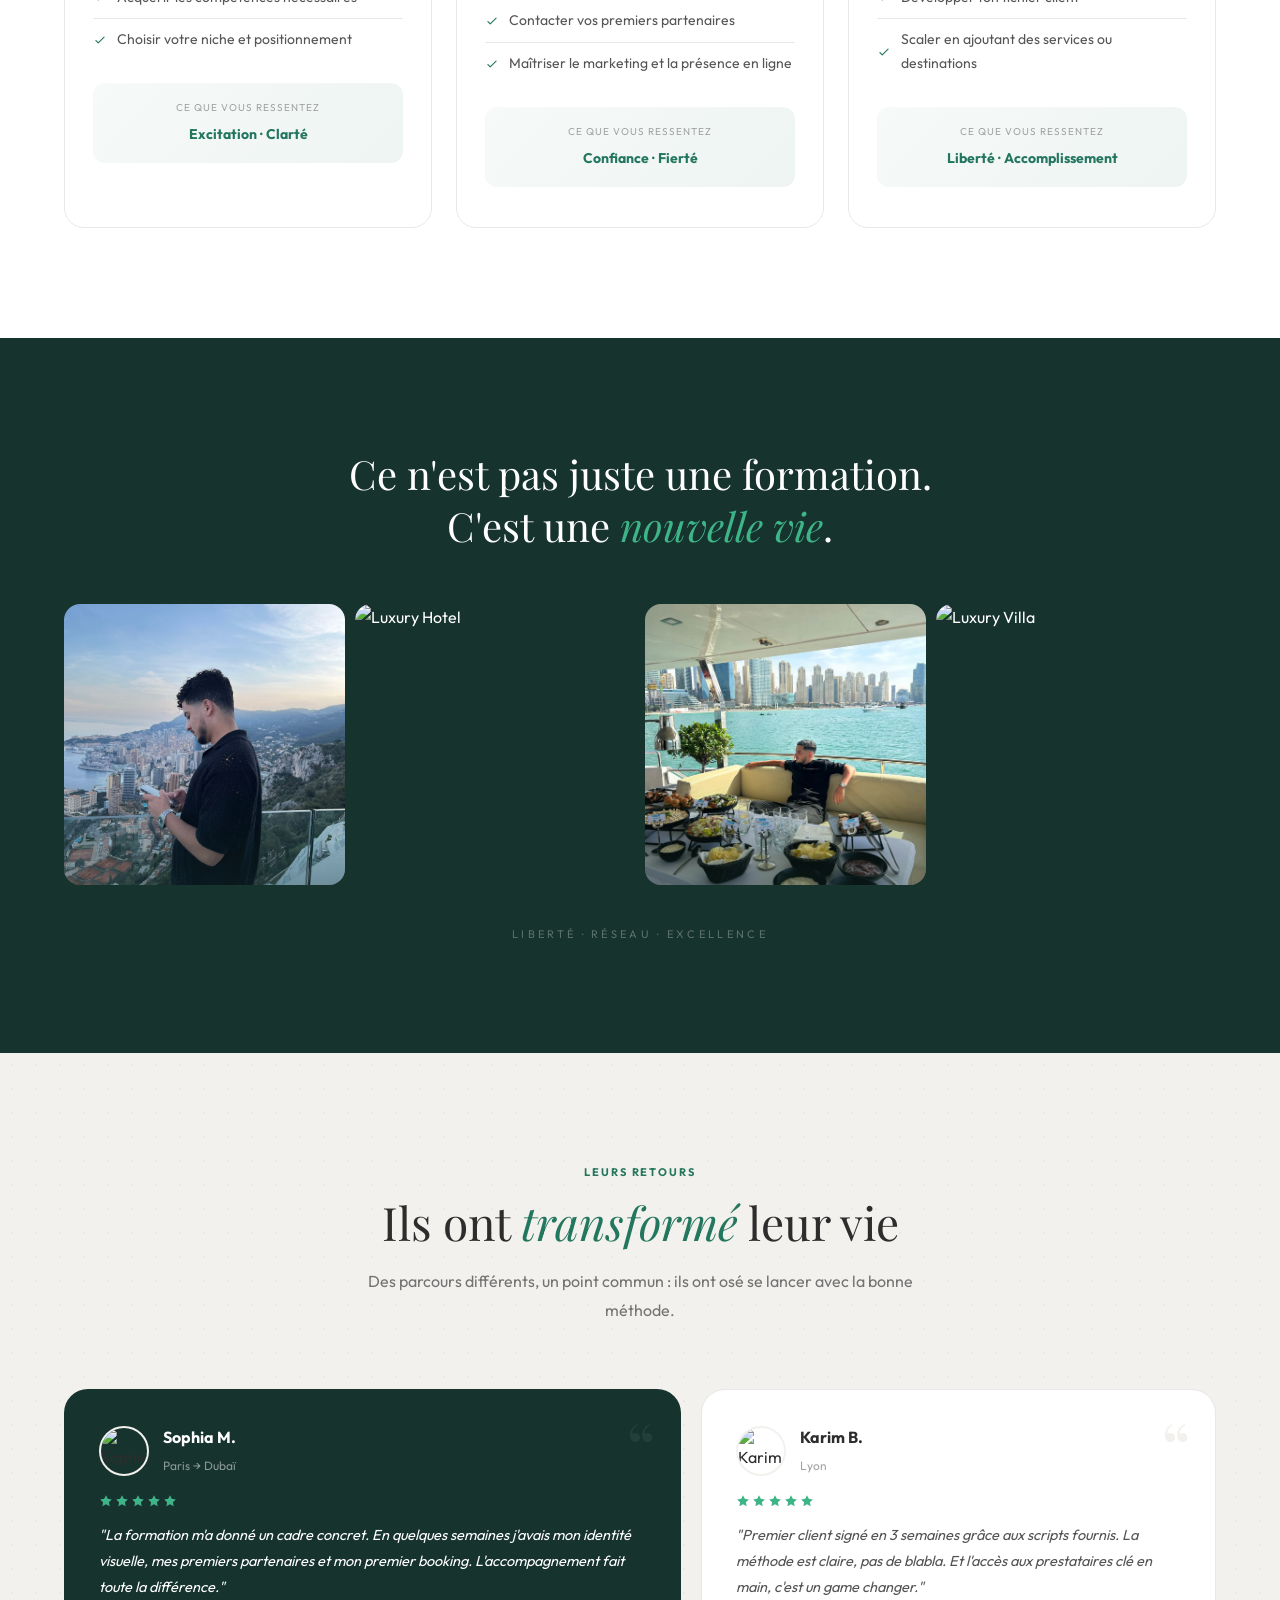
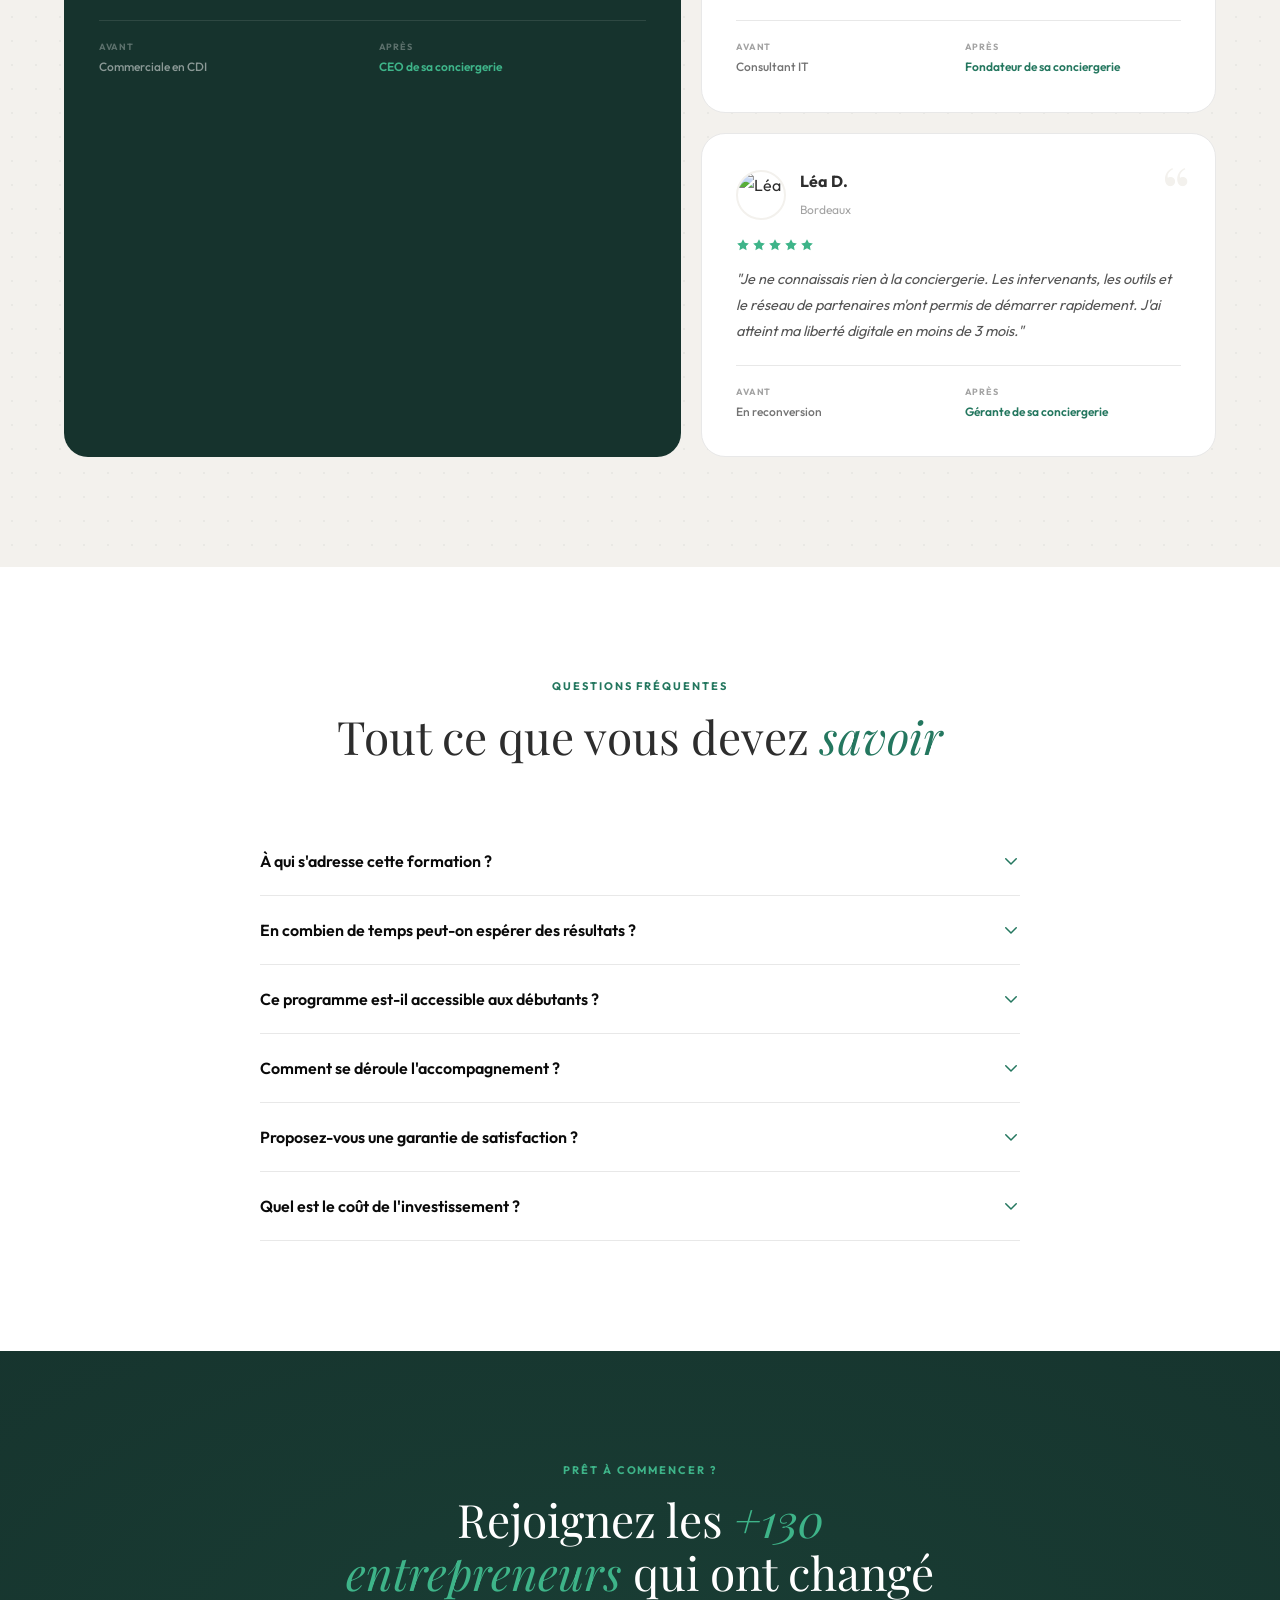
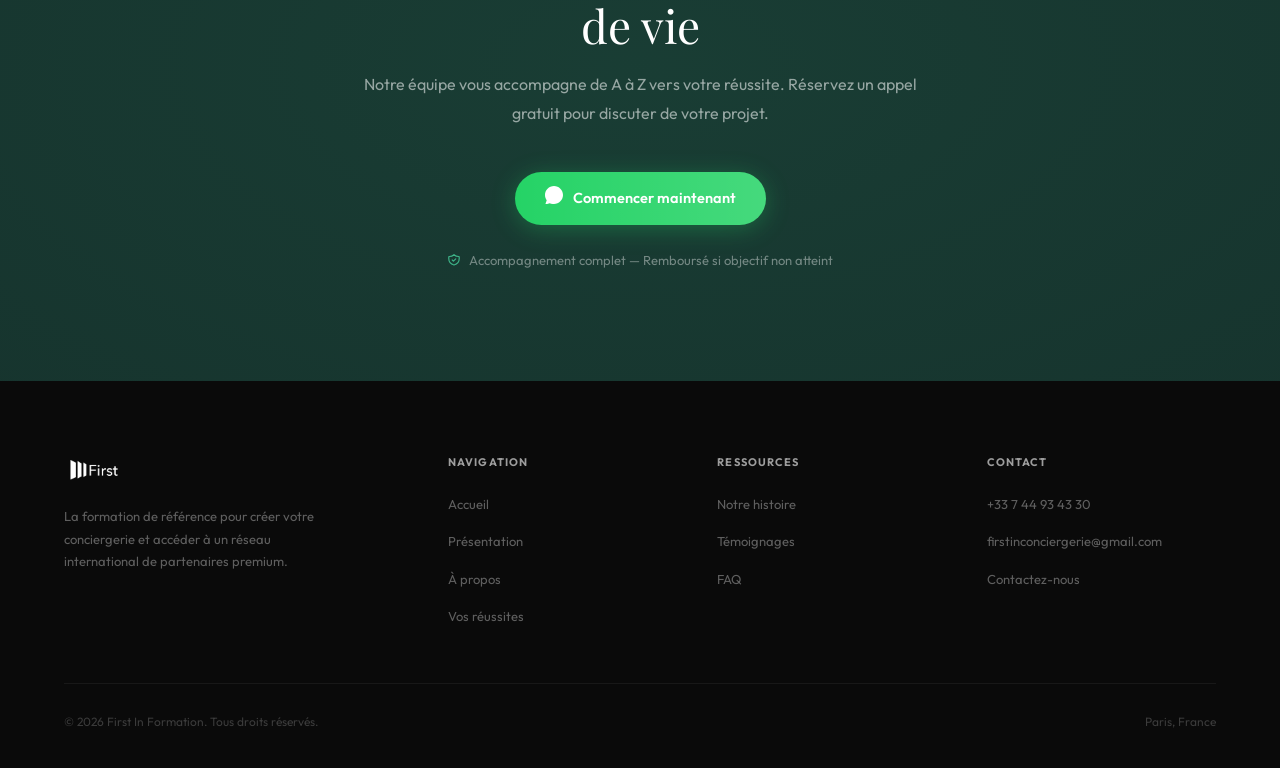
==== commit fa6ee70d: "Fix Instagram + photos 1&3 + nav unifiée - Instagram: lien corrigé → www.instagram.com/firstconcierg" ====
--- a/index.html
+++ b/index.html
@@ -157,6 +157,10 @@
             box-shadow: 0 2px 12px rgba(36,119,95,0.25);
         }
         .nav-cta:hover { transform: translateY(-1px); }
+        .nav-insta { color: rgba(255,255,255,0.7); transition: color 0.3s; display: flex; }
+        .nav-insta:hover { color: var(--green-lighter); }
+        .nav.scrolled .nav-insta { color: var(--gray-500); }
+        .nav.scrolled .nav-insta:hover { color: var(--green-accent); }
 
         /* Nav dropdown */
         .nav-dropdown {
@@ -1604,11 +1608,12 @@
                     <div class="nav-dropdown-menu">
                         <a href="https://www.firstinconciergerie.com/" target="_blank"><span class="city-dot"></span> Paris</a>
                         <a href="https://www.firstinconciergerie.com/" target="_blank"><span class="city-dot"></span> Dubaï</a>
-                        <a href="https://www.firstinconciergerie.com/" target="_blank"><span class="city-dot"></span> Abu Dhabi</a>
+                        <a href="https://www.firstinconciergerie.com/" target="_blank"><span class="city-dot"></span> Côte d'Azur</a>
                         <a href="https://www.firstinconciergerie.com/" target="_blank"><span class="city-dot"></span> Marrakech</a>
                     </div>
                 </div>
             </div>
+            <a href="https://www.instagram.com/firstconciergerie/" target="_blank" aria-label="Instagram" class="nav-insta"><svg width="18" height="18" fill="currentColor" viewBox="0 0 24 24"><path d="M12 2.163c3.204 0 3.584.012 4.85.07 3.252.148 4.771 1.691 4.919 4.919.058 1.265.069 1.645.069 4.849 0 3.205-.012 3.584-.069 4.849-.149 3.225-1.664 4.771-4.919 4.919-1.266.058-1.644.07-4.85.07-3.204 0-3.584-.012-4.849-.07-3.26-.149-4.771-1.699-4.919-4.92-.058-1.265-.07-1.644-.07-4.849 0-3.204.013-3.583.07-4.849.149-3.227 1.664-4.771 4.919-4.919 1.266-.057 1.645-.069 4.849-.069zM12 0C8.741 0 8.333.014 7.053.072 2.695.272.273 2.69.073 7.052.014 8.333 0 8.741 0 12c0 3.259.014 3.668.072 4.948.2 4.358 2.618 6.78 6.98 6.98C8.333 23.986 8.741 24 12 24c3.259 0 3.668-.014 4.948-.072 4.354-.2 6.782-2.618 6.979-6.98.059-1.28.073-1.689.073-4.948 0-3.259-.014-3.667-.072-4.947-.196-4.354-2.617-6.78-6.979-6.98C15.668.014 15.259 0 12 0zm0 5.838a6.162 6.162 0 100 12.324 6.162 6.162 0 000-12.324zM12 16a4 4 0 110-8 4 4 0 010 8zm6.406-11.845a1.44 1.44 0 100 2.881 1.44 1.44 0 000-2.881z"/></svg></a>
             <a href="contact.html" class="nav-cta">Contactez-nous</a>
         </div>
     </nav>
@@ -1906,9 +1911,9 @@
         <div class="section-inner">
             <p class="aspiration-text fade-up">Ce n'est pas juste une formation.<br>C'est une <em>nouvelle vie</em>.</p>
             <div class="aspiration-grid">
-                <div class="aspiration-img fade-up"><img src="https://images.unsplash.com/photo-1512453979798-5ea266f8880c?w=600&q=85" alt="Dubai Skyline" loading="lazy"></div>
+                <div class="aspiration-img fade-up"><img src="./assets/images/1.jpg" alt="Dubai Skyline" loading="lazy"></div>
                 <div class="aspiration-img fade-up d1"><img src="https://images.unsplash.com/photo-1566073771259-6a8506099945?w=600&q=85" alt="Luxury Hotel" loading="lazy"></div>
-                <div class="aspiration-img fade-up d2"><img src="https://images.unsplash.com/photo-1517315003714-a071486bd9ea?w=600&q=85" alt="Yacht" loading="lazy"></div>
+                <div class="aspiration-img fade-up d2"><img src="./assets/images/3.jpg" alt="Lifestyle" loading="lazy"></div>
                 <div class="aspiration-img fade-up d3"><img src="https://images.unsplash.com/photo-1600596542815-ffad4c1539a9?w=600&q=85" alt="Luxury Villa" loading="lazy"></div>
             </div>
             <p class="aspiration-tagline">Liberté &middot; Réseau &middot; Excellence</p>
@@ -1983,7 +1988,7 @@
                 <span><svg width="18" height="18" fill="currentColor" viewBox="0 0 24 24"><path d="M17.472 14.382c-.297-.149-1.758-.867-2.03-.967-.273-.099-.471-.148-.67.15-.197.297-.767.966-.94 1.164-.173.199-.347.223-.644.075-.297-.15-1.255-.463-2.39-1.475-.883-.788-1.48-1.761-1.653-2.059-.173-.297-.018-.458.13-.606.134-.133.298-.347.446-.52.149-.174.198-.298.298-.497.099-.198.05-.371-.025-.52-.075-.149-.669-1.612-.916-2.207-.242-.579-.487-.5-.669-.51-.173-.008-.371-.01-.57-.01-.198 0-.52.074-.792.372-.272.297-1.04 1.016-1.04 2.479 0 1.462 1.065 2.875 1.213 3.074.149.198 2.096 3.2 5.077 4.487.709.306 1.262.489 1.694.625.712.227 1.36.195 1.871.118.571-.085 1.758-.719 2.006-1.413.248-.694.248-1.289.173-1.413-.074-.124-.272-.198-.57-.347z"/><path d="M12 0C5.373 0 0 5.373 0 12c0 2.625.846 5.059 2.284 7.034L.789 23.492a.75.75 0 00.917.918l4.462-1.496A11.945 11.945 0 0012 24c6.627 0 12-5.373 12-12S18.627 0 12 0z"/></svg></span>
                 <span>Commencer maintenant</span>
             </a>
-            <div class="cta-guarantee"><svg width="14" height="14" fill="none" stroke="currentColor" viewBox="0 0 24 24"><path stroke-linecap="round" stroke-linejoin="round" stroke-width="2" d="M9 12l2 2 4-4m5.618-4.016A11.955 11.955 0 0112 2.944a11.955 11.955 0 01-8.618 3.04A12.02 12.02 0 003 9c0 5.591 3.824 10.29 9 11.622 5.176-1.332 9-6.03 9-11.622 0-1.042-.133-2.052-.382-3.016z"/></svg>Garantie satisfait ou remboursé 7 jours</div>
+            <div class="cta-guarantee"><svg width="14" height="14" fill="none" stroke="currentColor" viewBox="0 0 24 24"><path stroke-linecap="round" stroke-linejoin="round" stroke-width="2" d="M9 12l2 2 4-4m5.618-4.016A11.955 11.955 0 0112 2.944a11.955 11.955 0 01-8.618 3.04A12.02 12.02 0 003 9c0 5.591 3.824 10.29 9 11.622 5.176-1.332 9-6.03 9-11.622 0-1.042-.133-2.052-.382-3.016z"/></svg>Accompagnement complet — Remboursé si objectif non atteint</div>
         </div>
     </section>
 
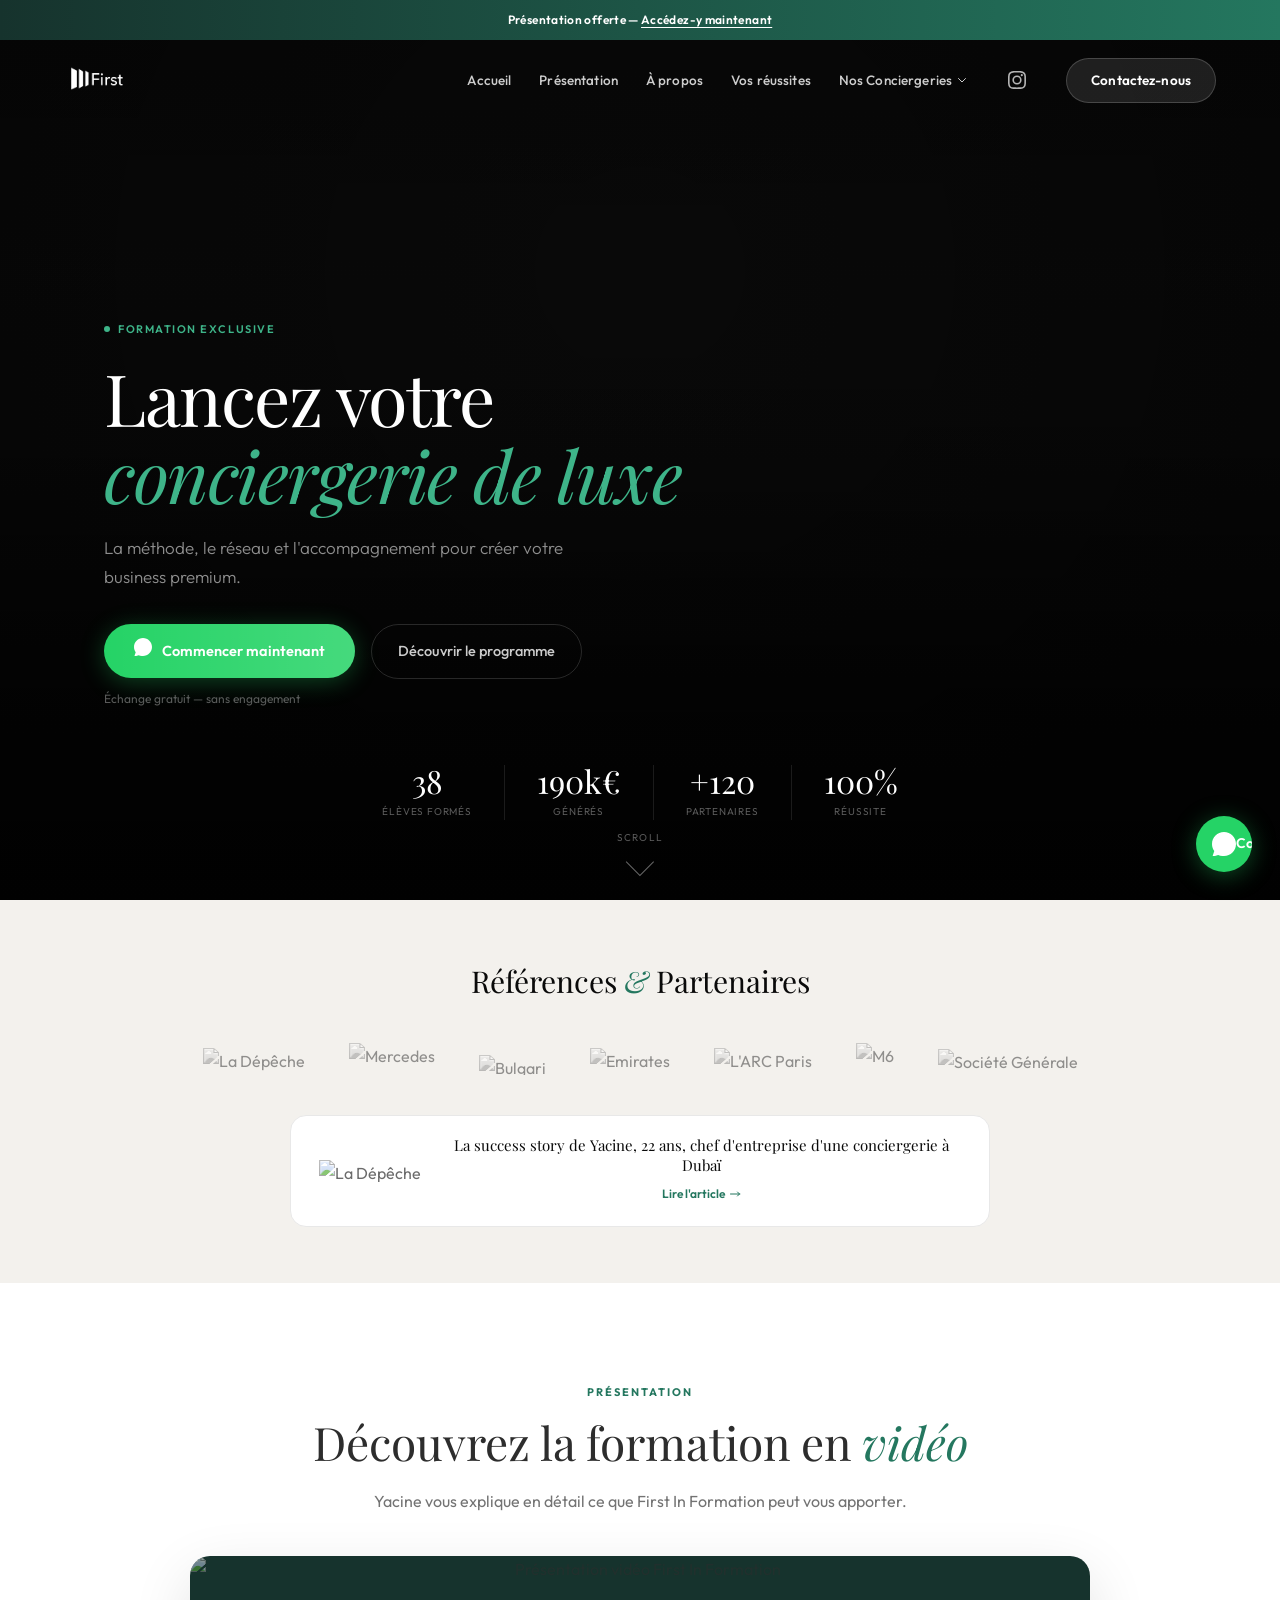
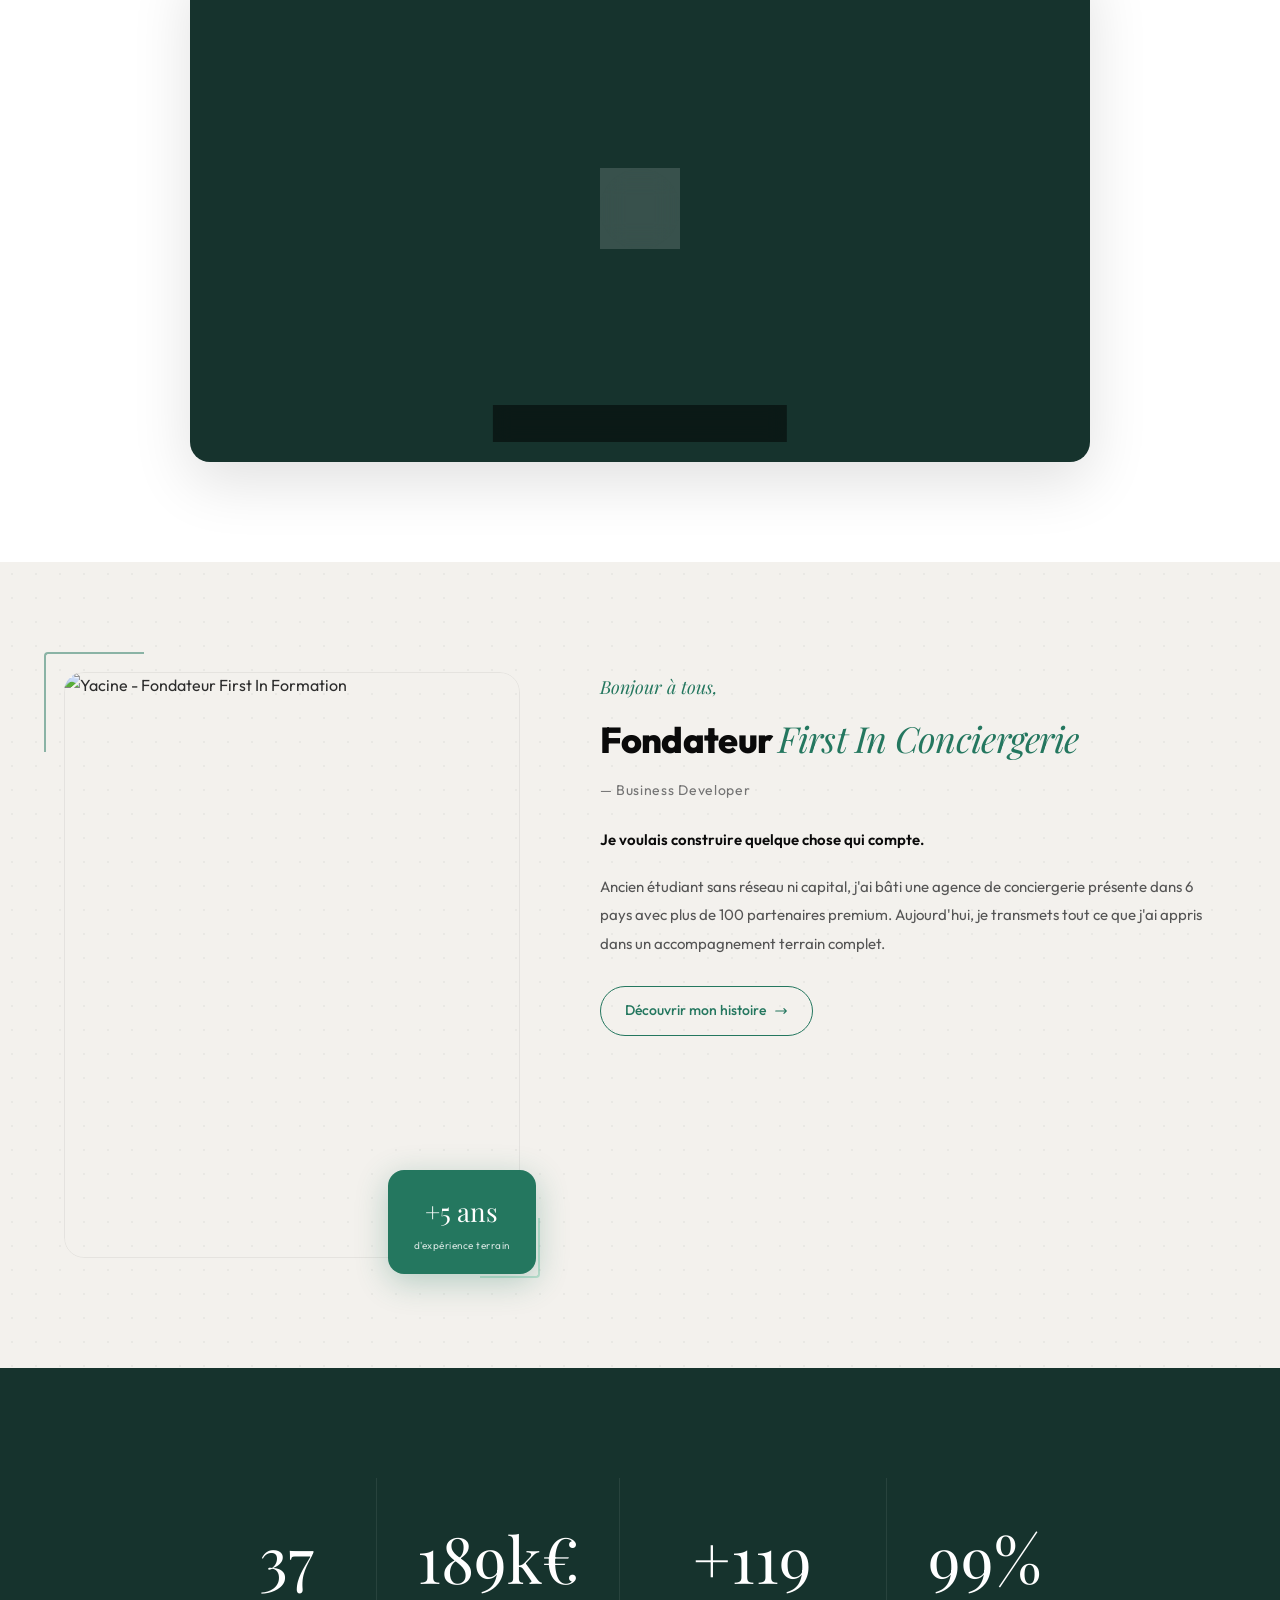
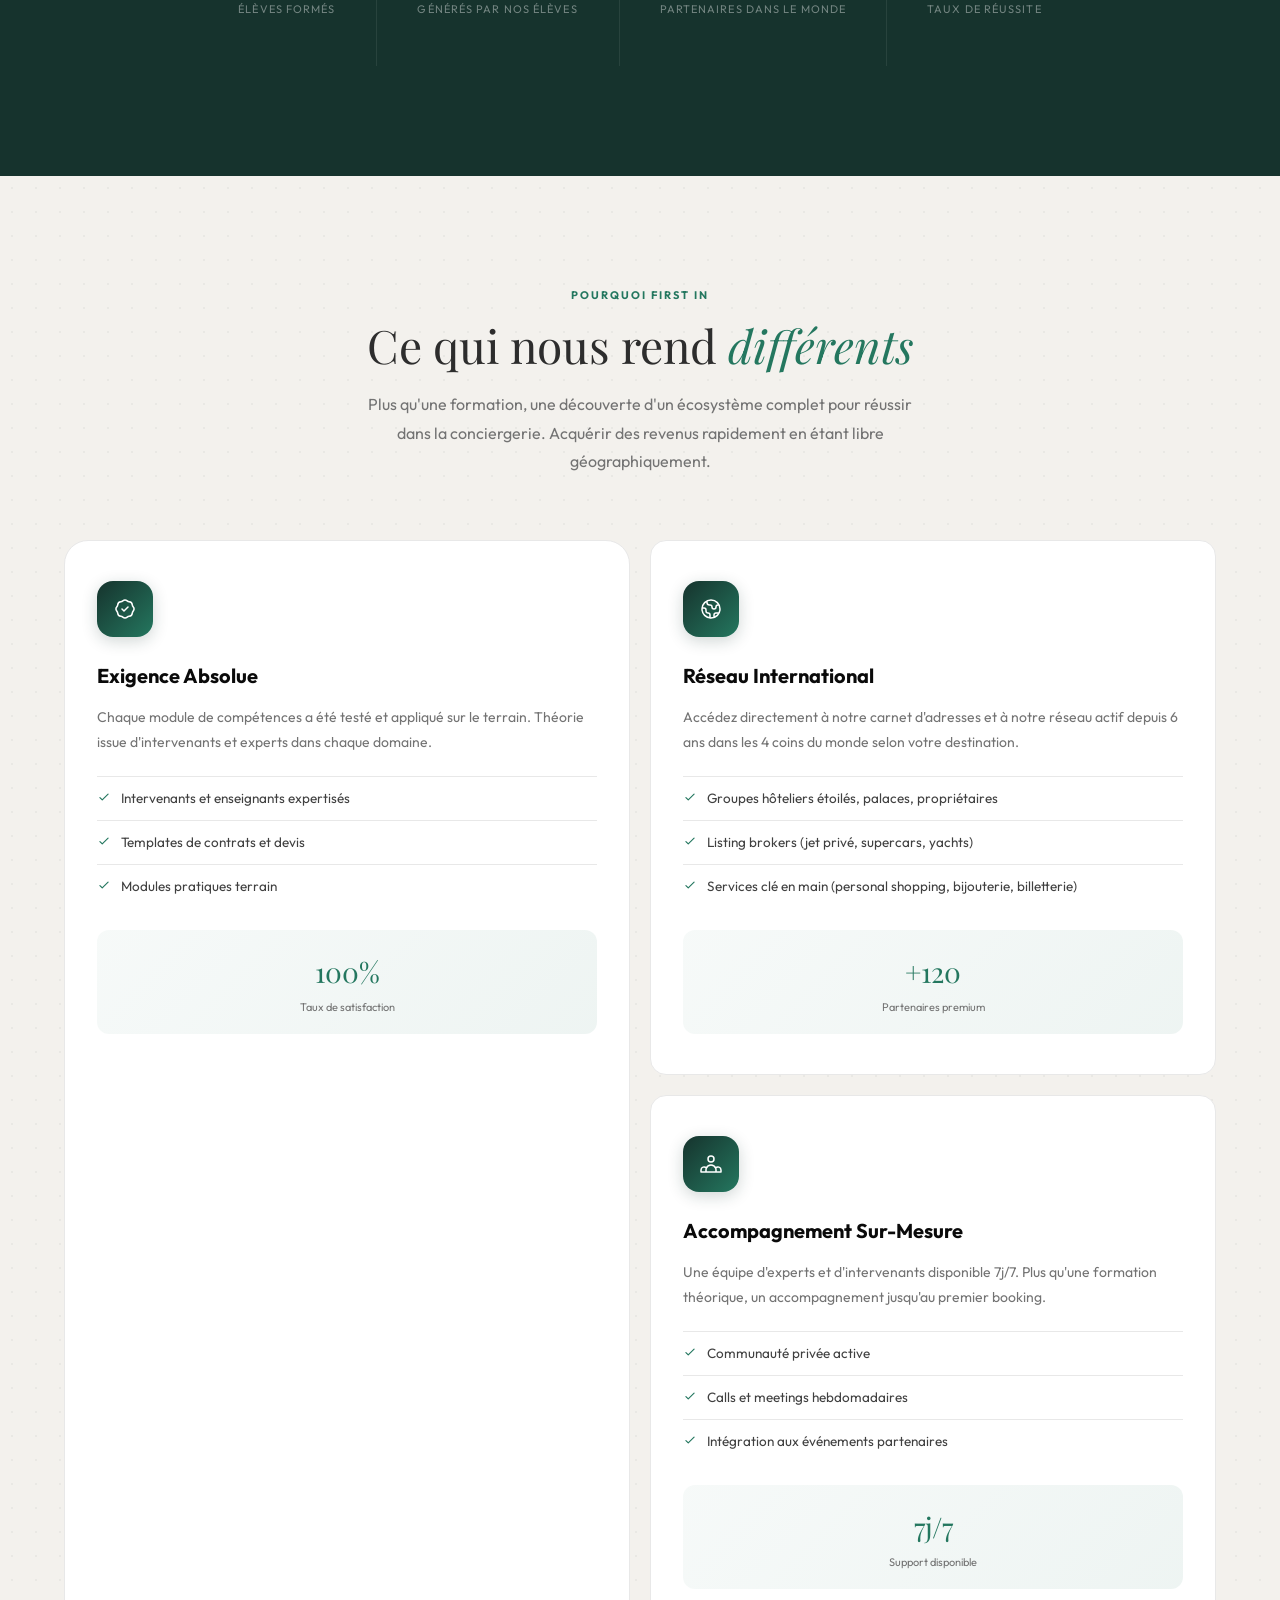
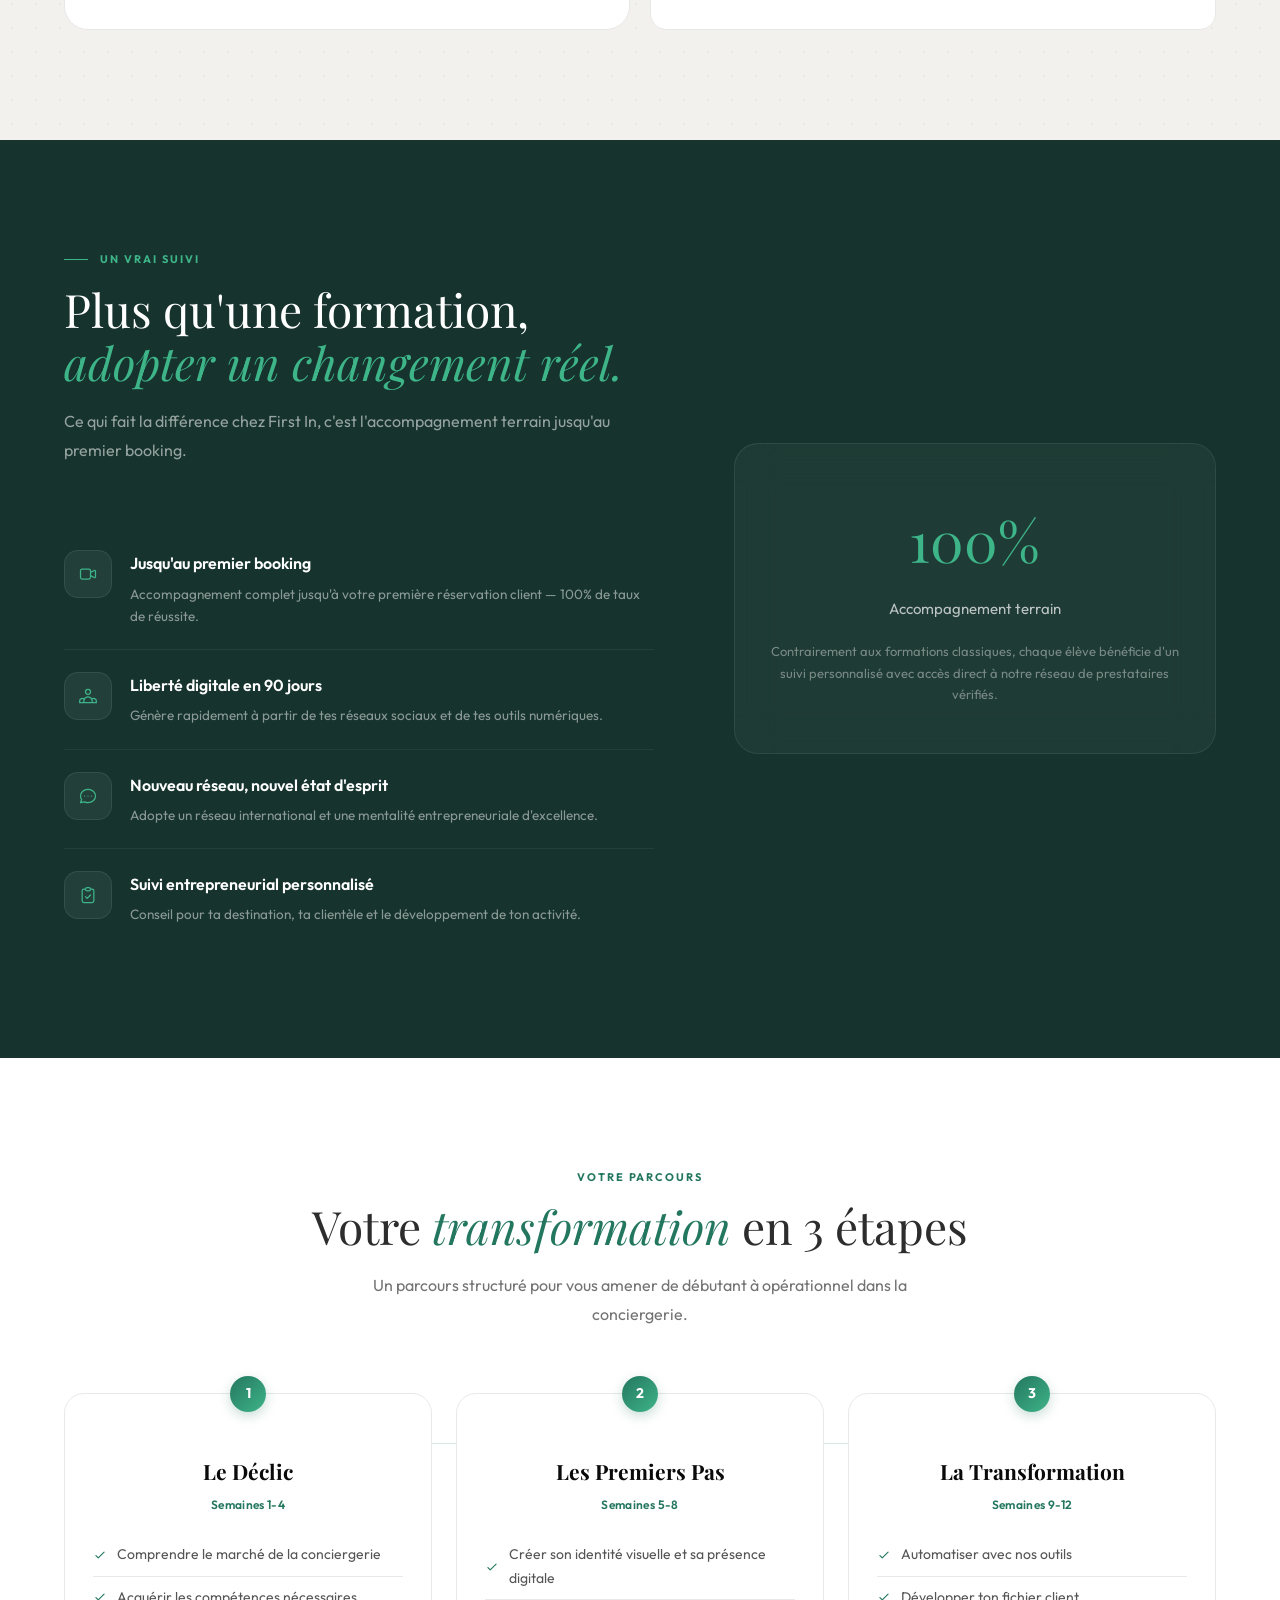
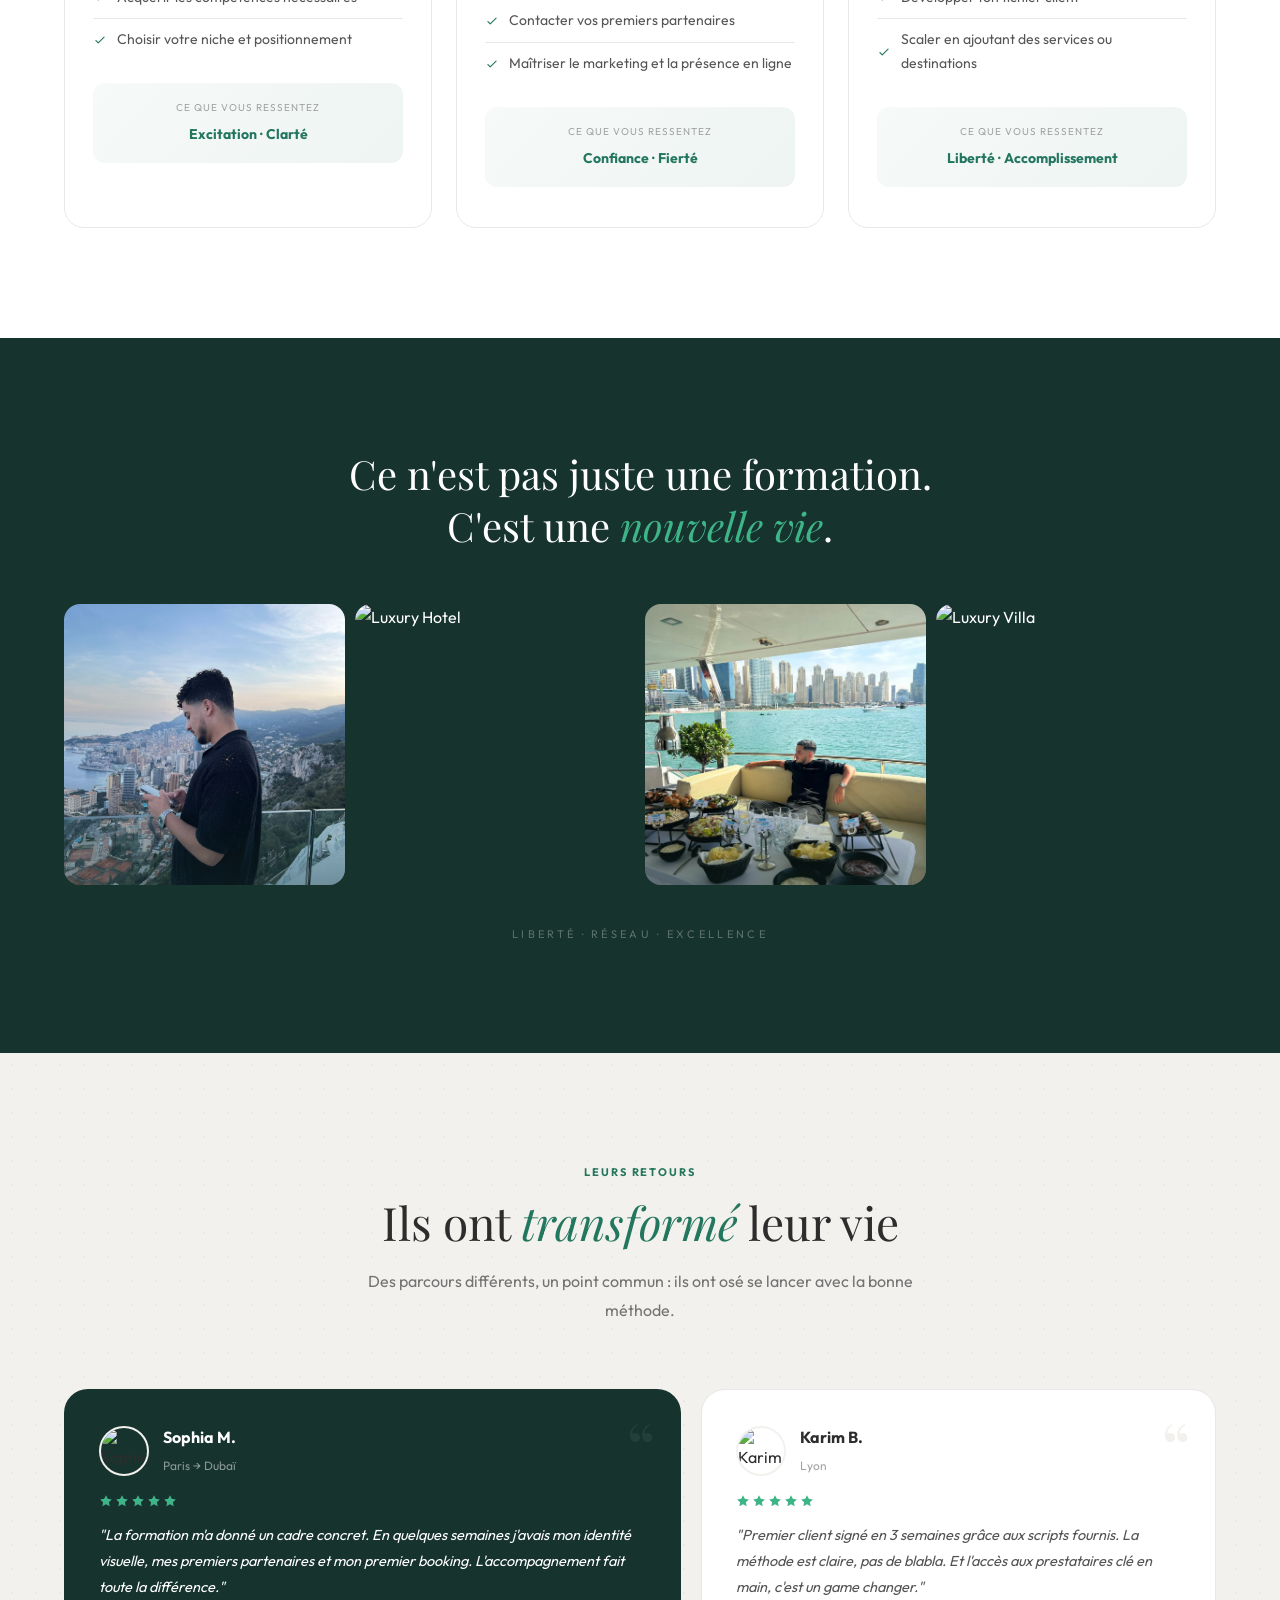
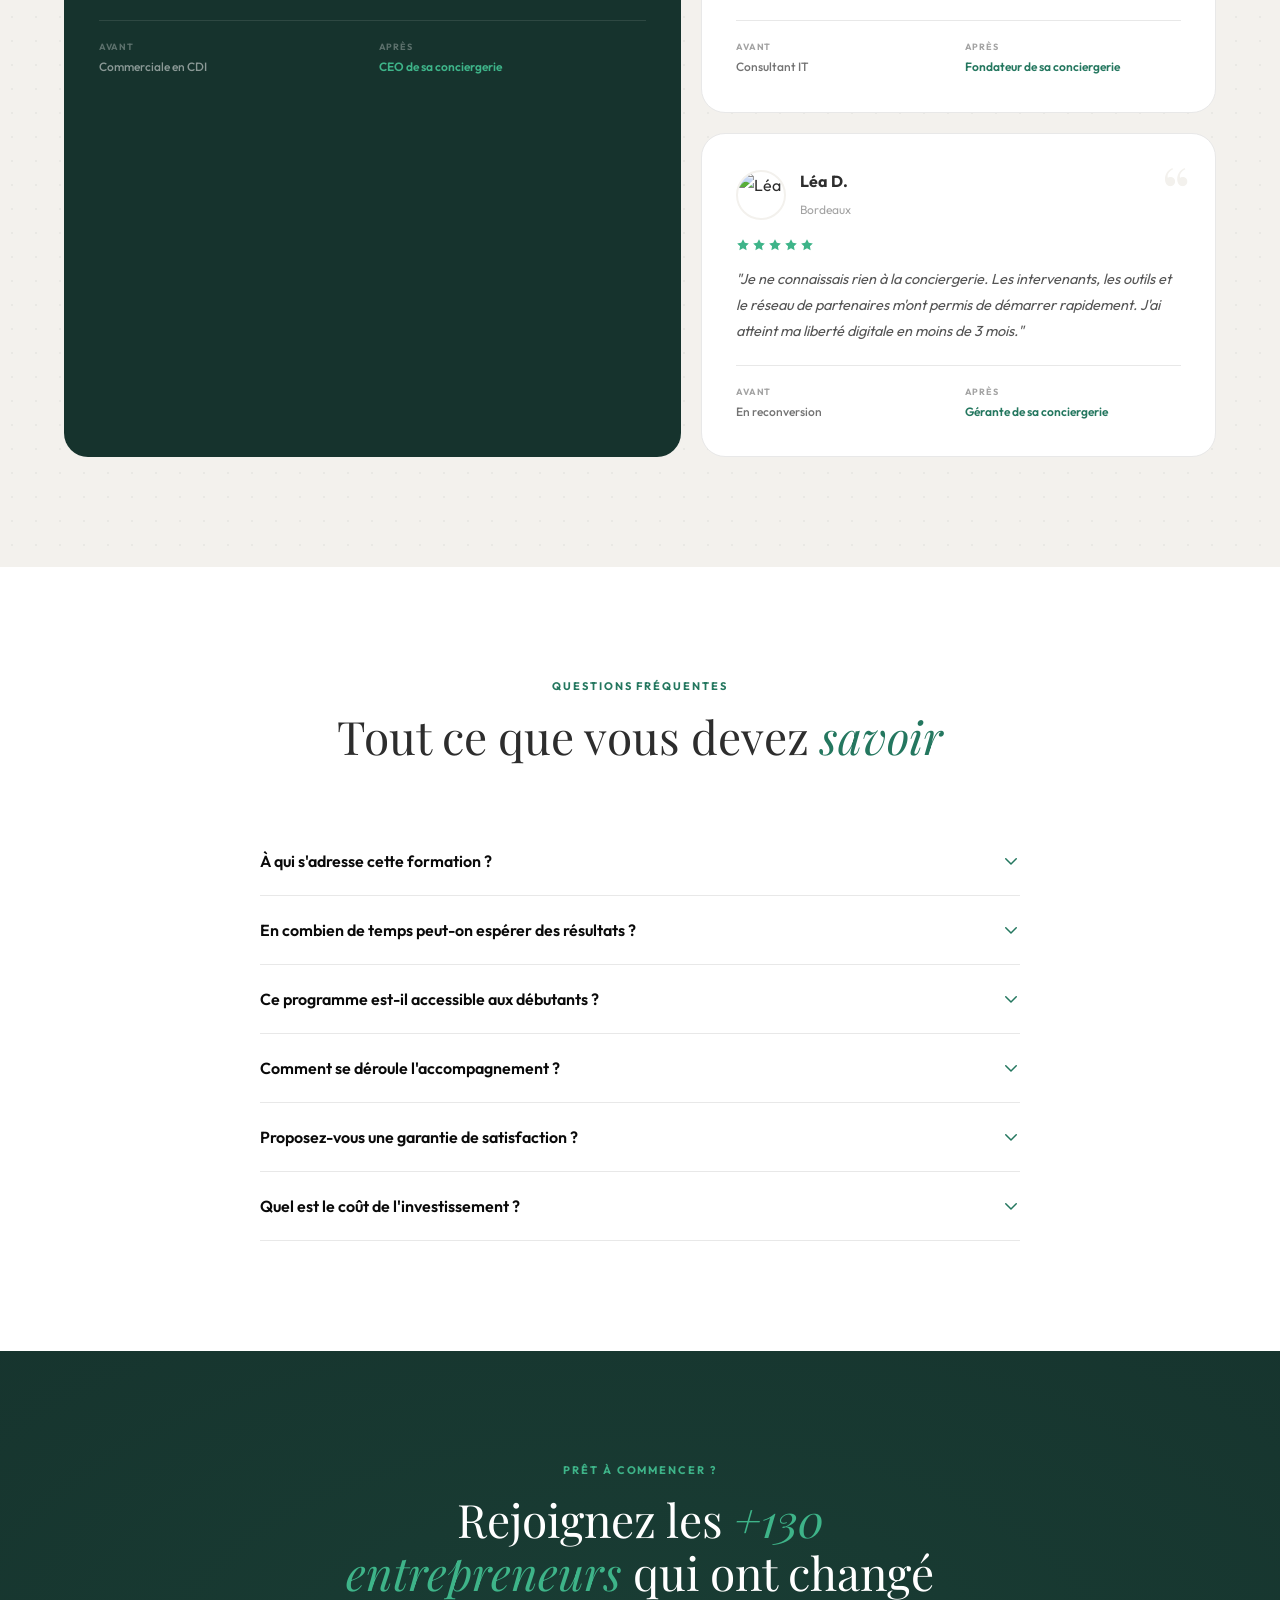
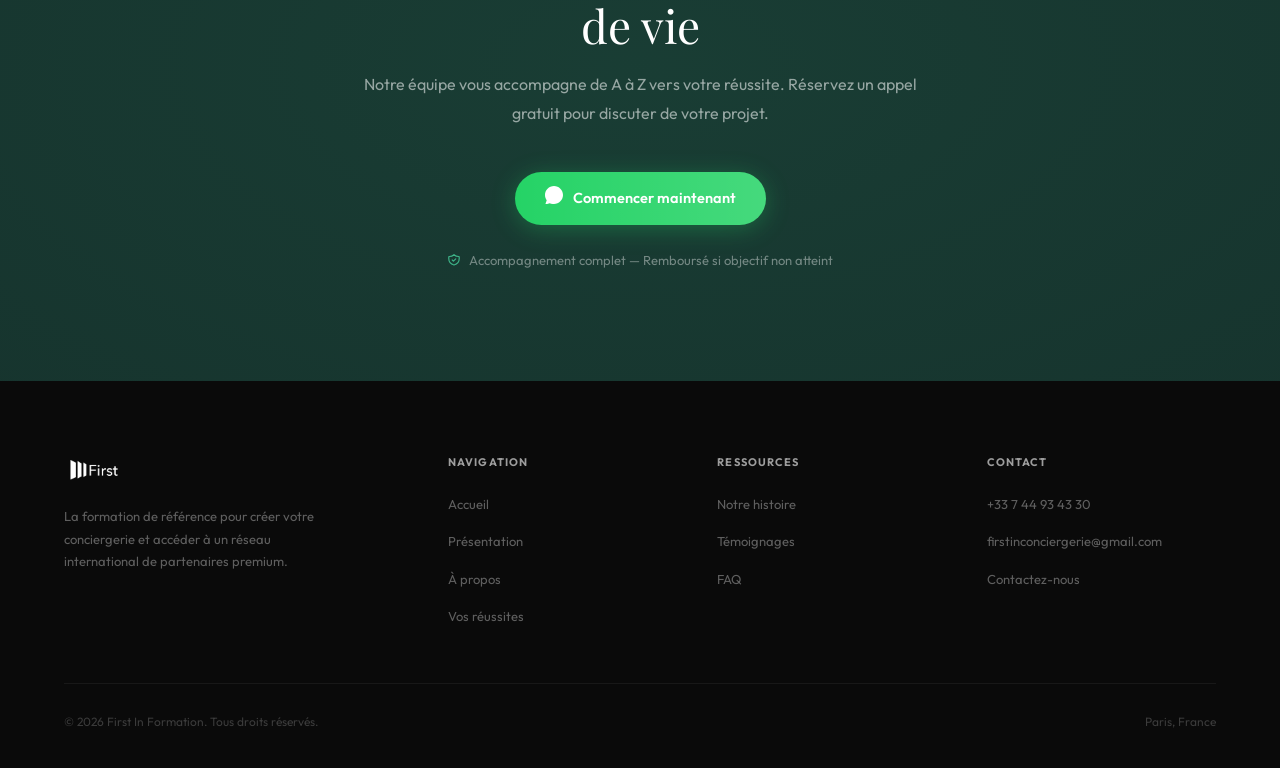
==== commit a908bd21: "Fondateur→Business Developer + Instagram mobile menu" ====
--- a/index.html
+++ b/index.html
@@ -1630,6 +1630,7 @@
         <a href="vos-reussites.html">Vos réussites</a>
         <a href="contact.html">Contactez-nous</a>
         <a href="https://www.firstinconciergerie.com/" target="_blank">Nos Conciergeries</a>
+        <a href="https://www.instagram.com/firstconciergerie/" target="_blank" style="display:flex;align-items:center;gap:8px"><svg width="20" height="20" fill="currentColor" viewBox="0 0 24 24"><path d="M12 2.163c3.204 0 3.584.012 4.85.07 3.252.148 4.771 1.691 4.919 4.919.058 1.265.069 1.645.069 4.849 0 3.205-.012 3.584-.069 4.849-.149 3.225-1.664 4.771-4.919 4.919-1.266.058-1.644.07-4.85.07-3.204 0-3.584-.012-4.849-.07-3.26-.149-4.771-1.699-4.919-4.92-.058-1.265-.07-1.644-.07-4.849 0-3.204.013-3.583.07-4.849.149-3.227 1.664-4.771 4.919-4.919 1.266-.057 1.645-.069 4.849-.069zM12 0C8.741 0 8.333.014 7.053.072 2.695.272.273 2.69.073 7.052.014 8.333 0 8.741 0 12c0 3.259.014 3.668.072 4.948.2 4.358 2.618 6.78 6.98 6.98C8.333 23.986 8.741 24 12 24c3.259 0 3.668-.014 4.948-.072 4.354-.2 6.782-2.618 6.979-6.98.059-1.28.073-1.689.073-4.948 0-3.259-.014-3.667-.072-4.947-.196-4.354-2.617-6.78-6.979-6.98C15.668.014 15.259 0 12 0zm0 5.838a6.162 6.162 0 100 12.324 6.162 6.162 0 000-12.324zM12 16a4 4 0 110-8 4 4 0 010 8zm6.406-11.845a1.44 1.44 0 100 2.881 1.44 1.44 0 000-2.881z"/></svg> Instagram</a>
     </div>
 
     <!-- ═══════════════════════════════════════
@@ -1747,7 +1748,8 @@
                 </div>
                 <div class="fade-up">
                     <p class="founder-greeting">Bonjour à tous,</p>
-                    <h2 class="founder-name">Moi c'est Yacine.</h2>
+                    <h2 class="founder-name">Fondateur <em style="font-style:italic;color:var(--green-accent);font-weight:400;font-family:'Playfair Display',serif">First In Conciergerie</em></h2>
+                    <p style="font-size:14px;color:var(--gray-500);margin-top:-20px;margin-bottom:24px;letter-spacing:0.05em">— Business Developer</p>
                     <div class="founder-text">
                         <p><strong>Je voulais construire quelque chose qui compte.</strong></p>
                         <p>Ancien étudiant sans réseau ni capital, j'ai bâti une agence de conciergerie présente dans 6 pays avec plus de 100 partenaires premium. Aujourd'hui, je transmets tout ce que j'ai appris dans un accompagnement terrain complet.</p>
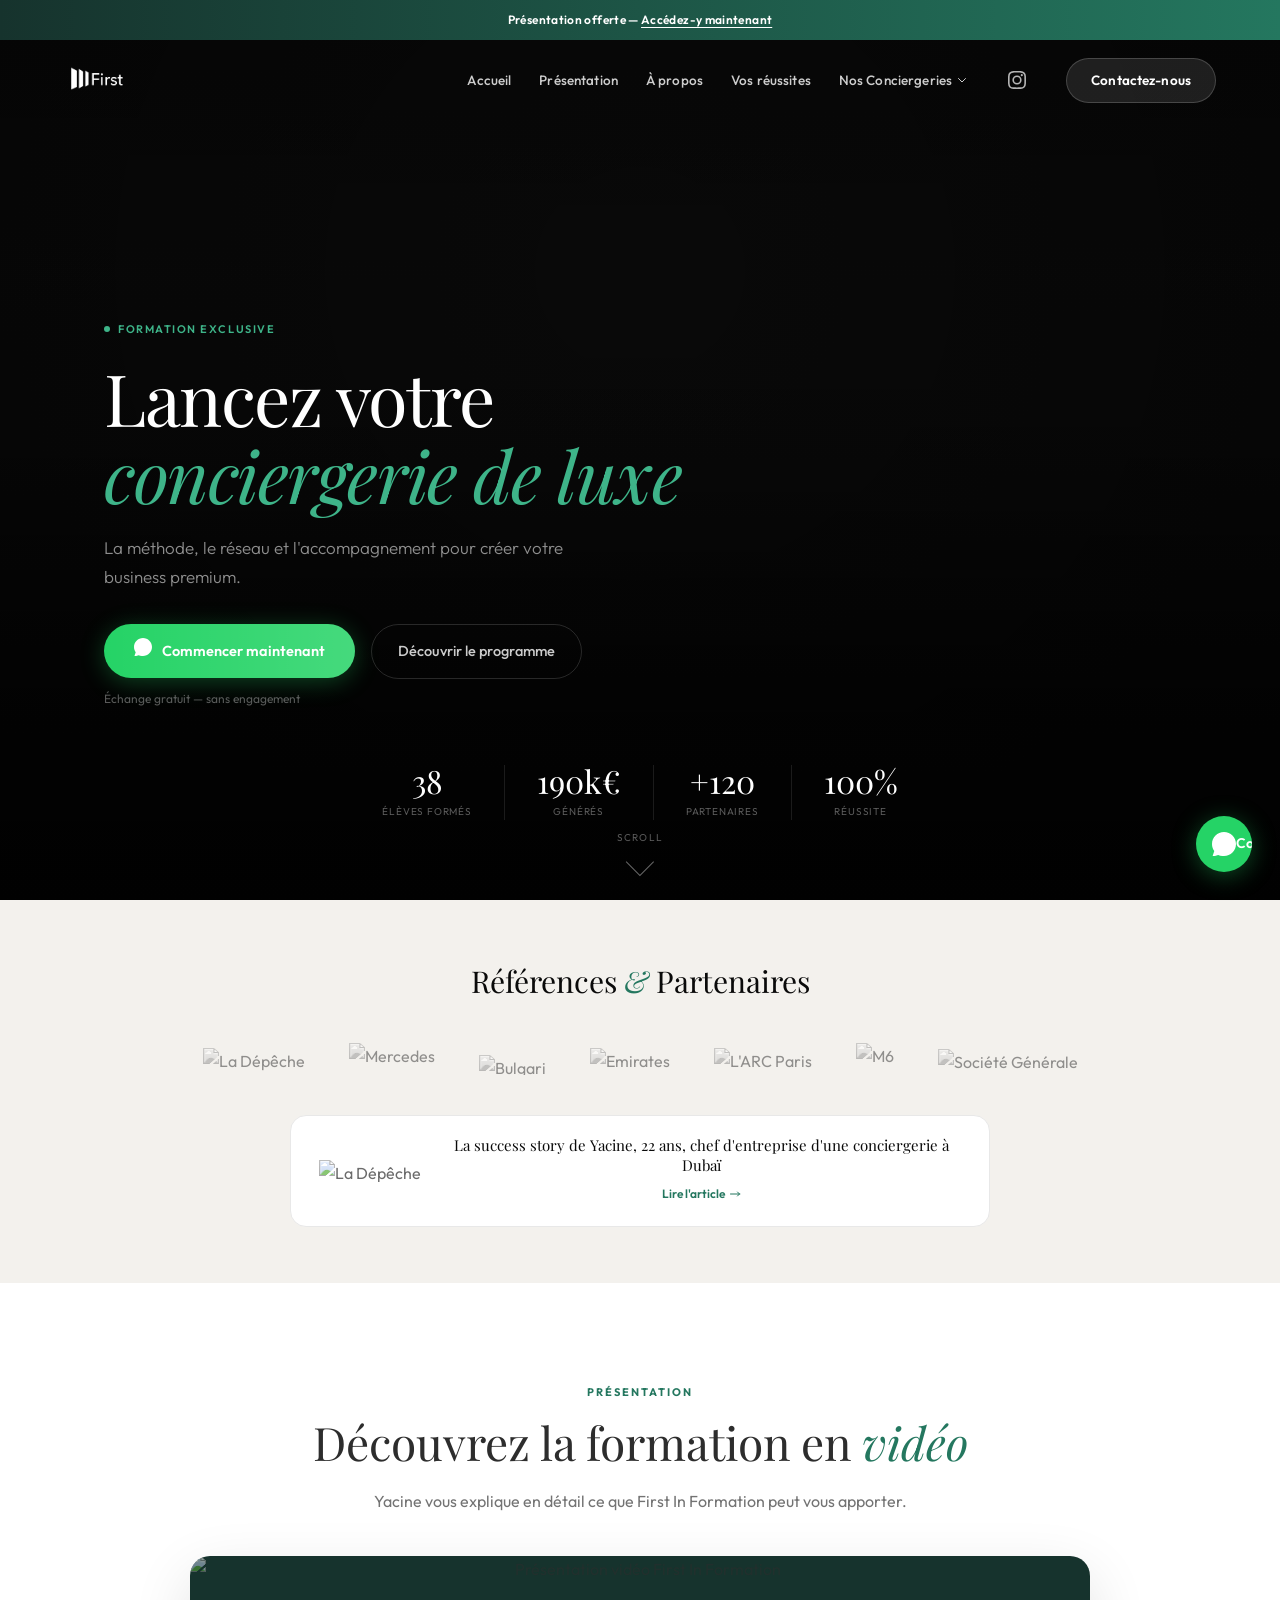
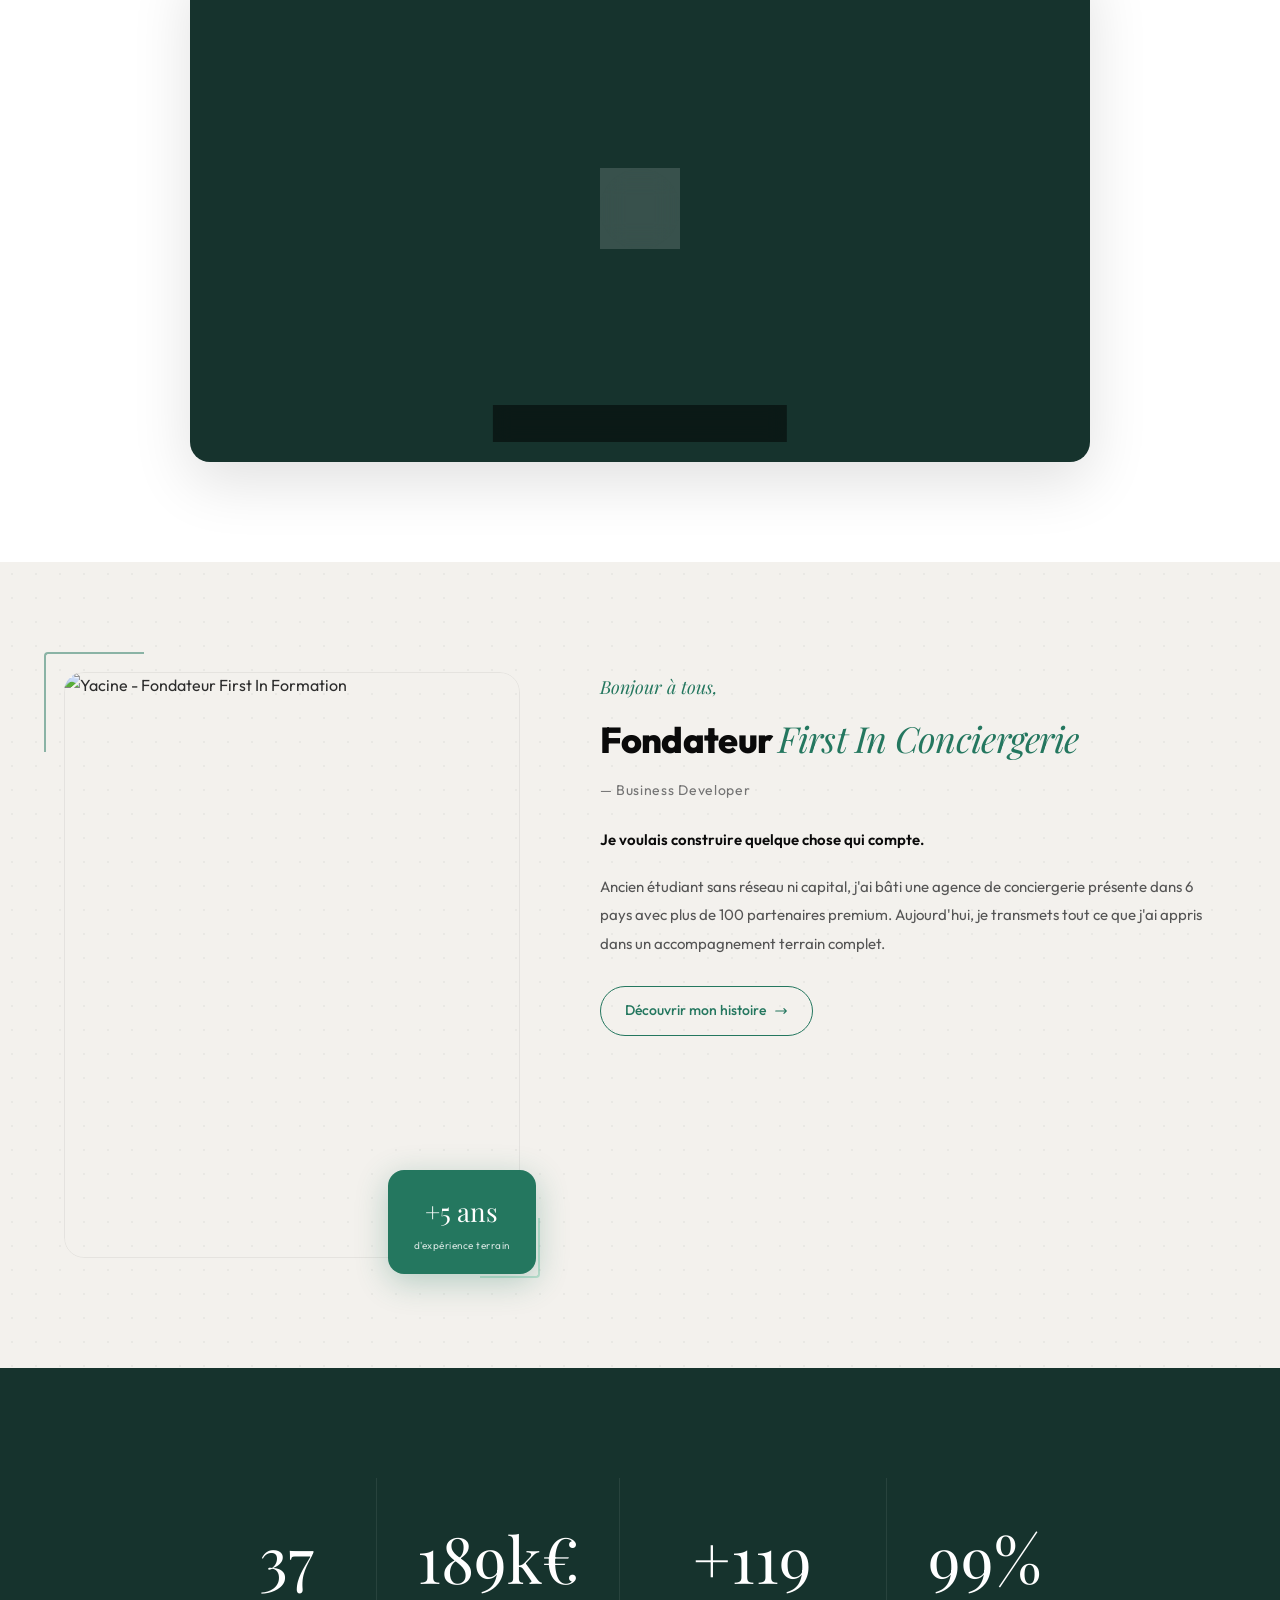
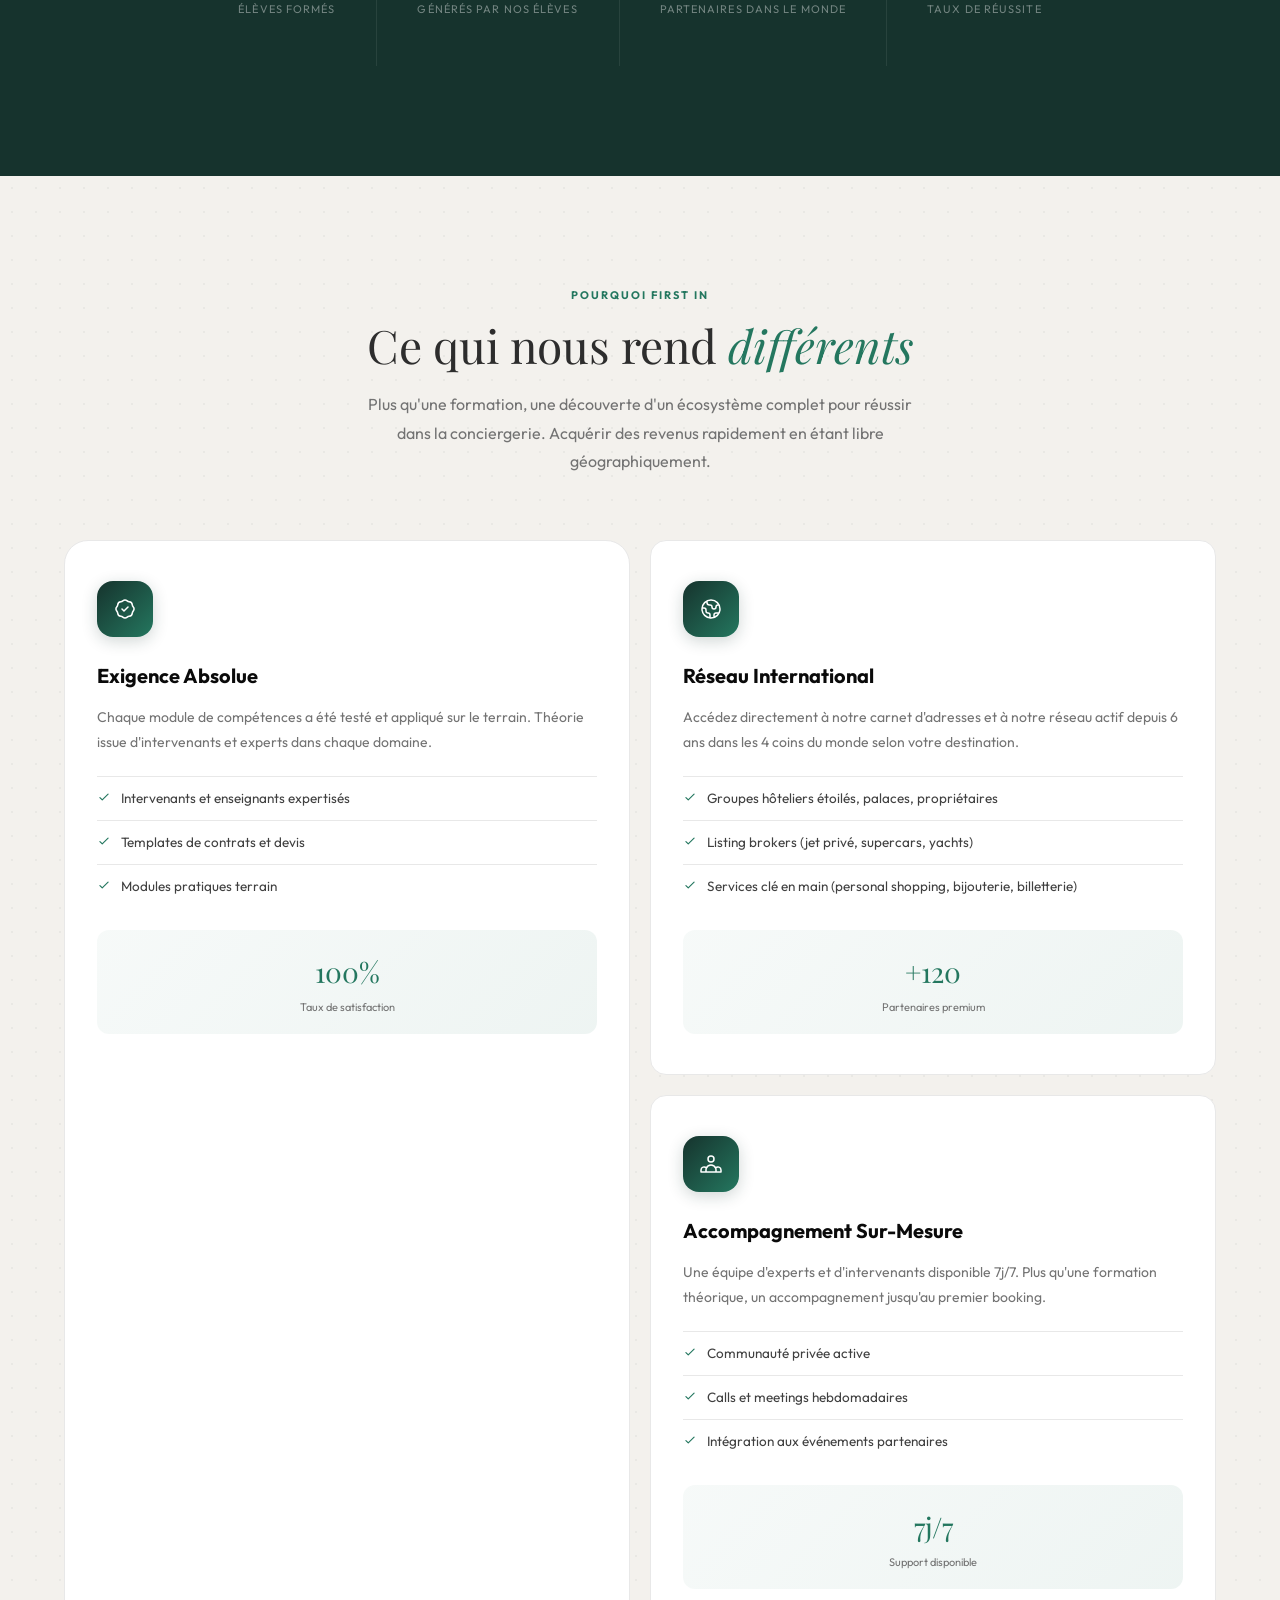
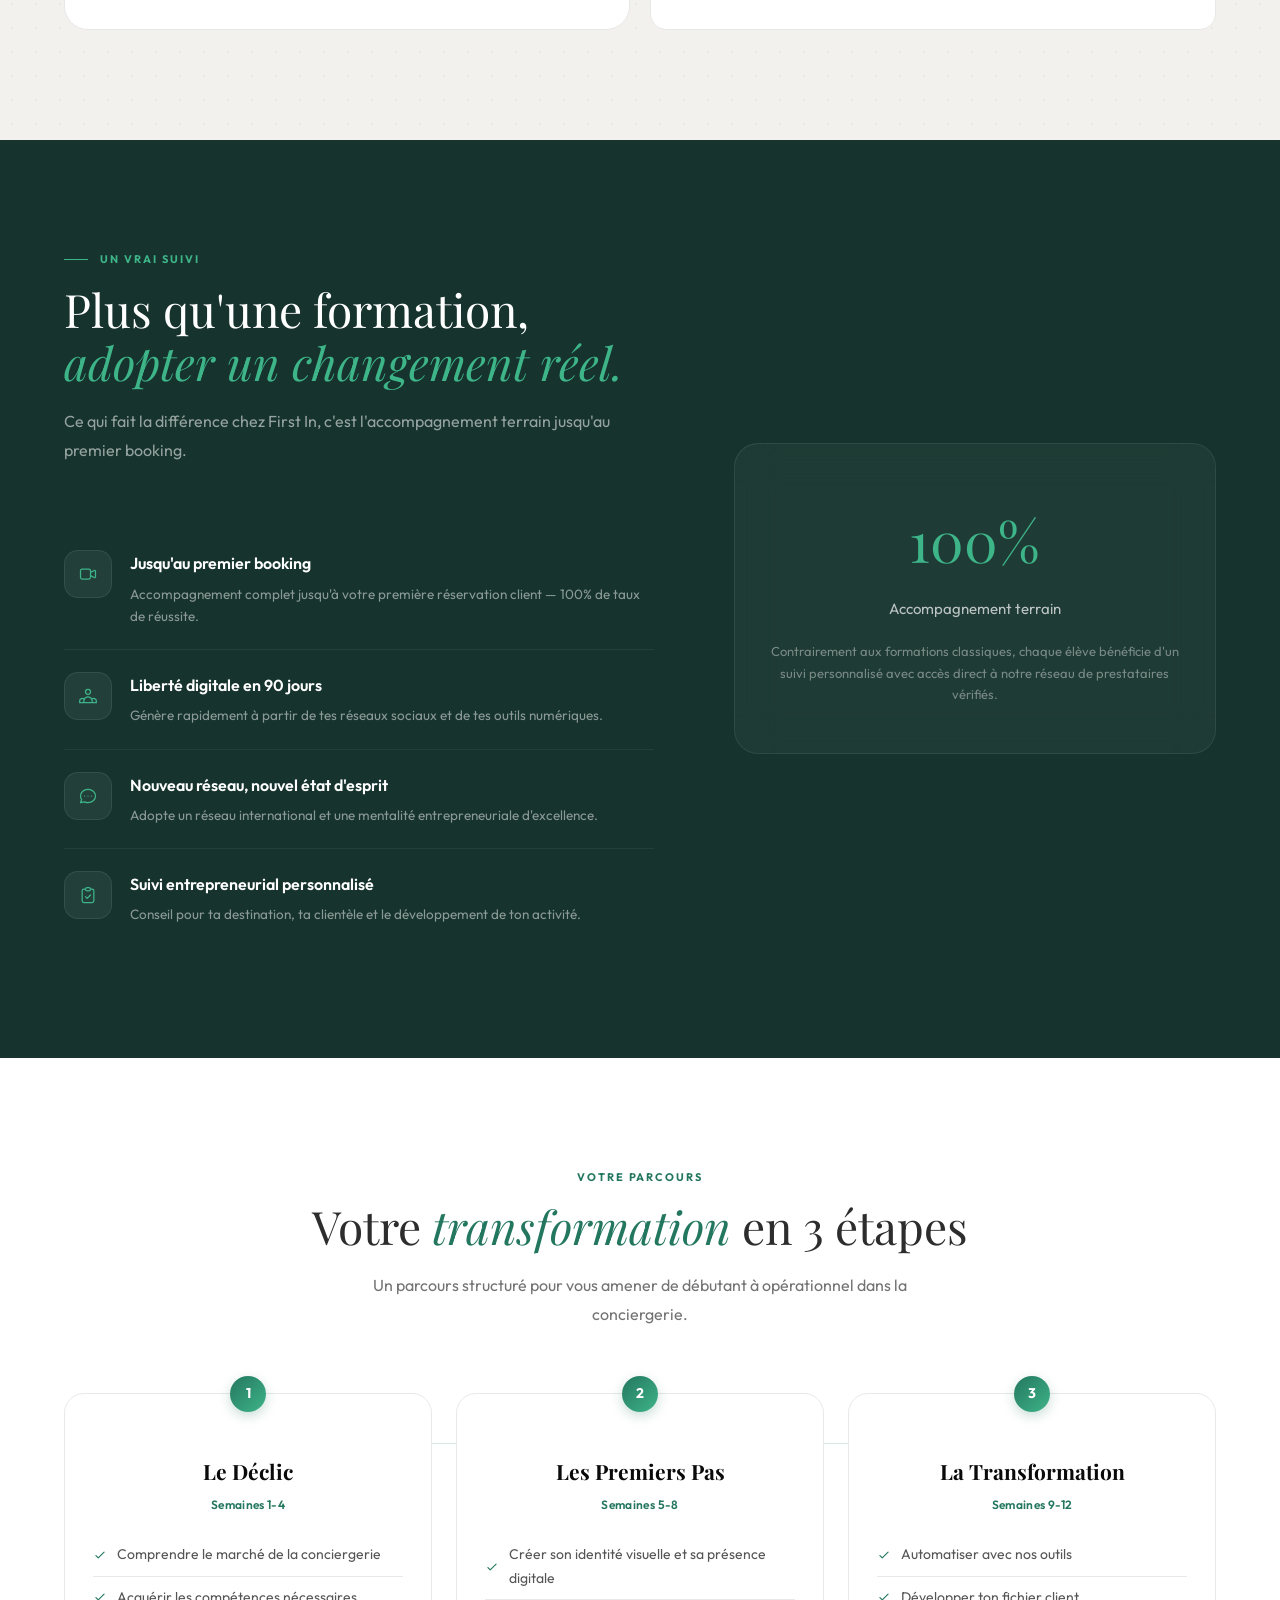
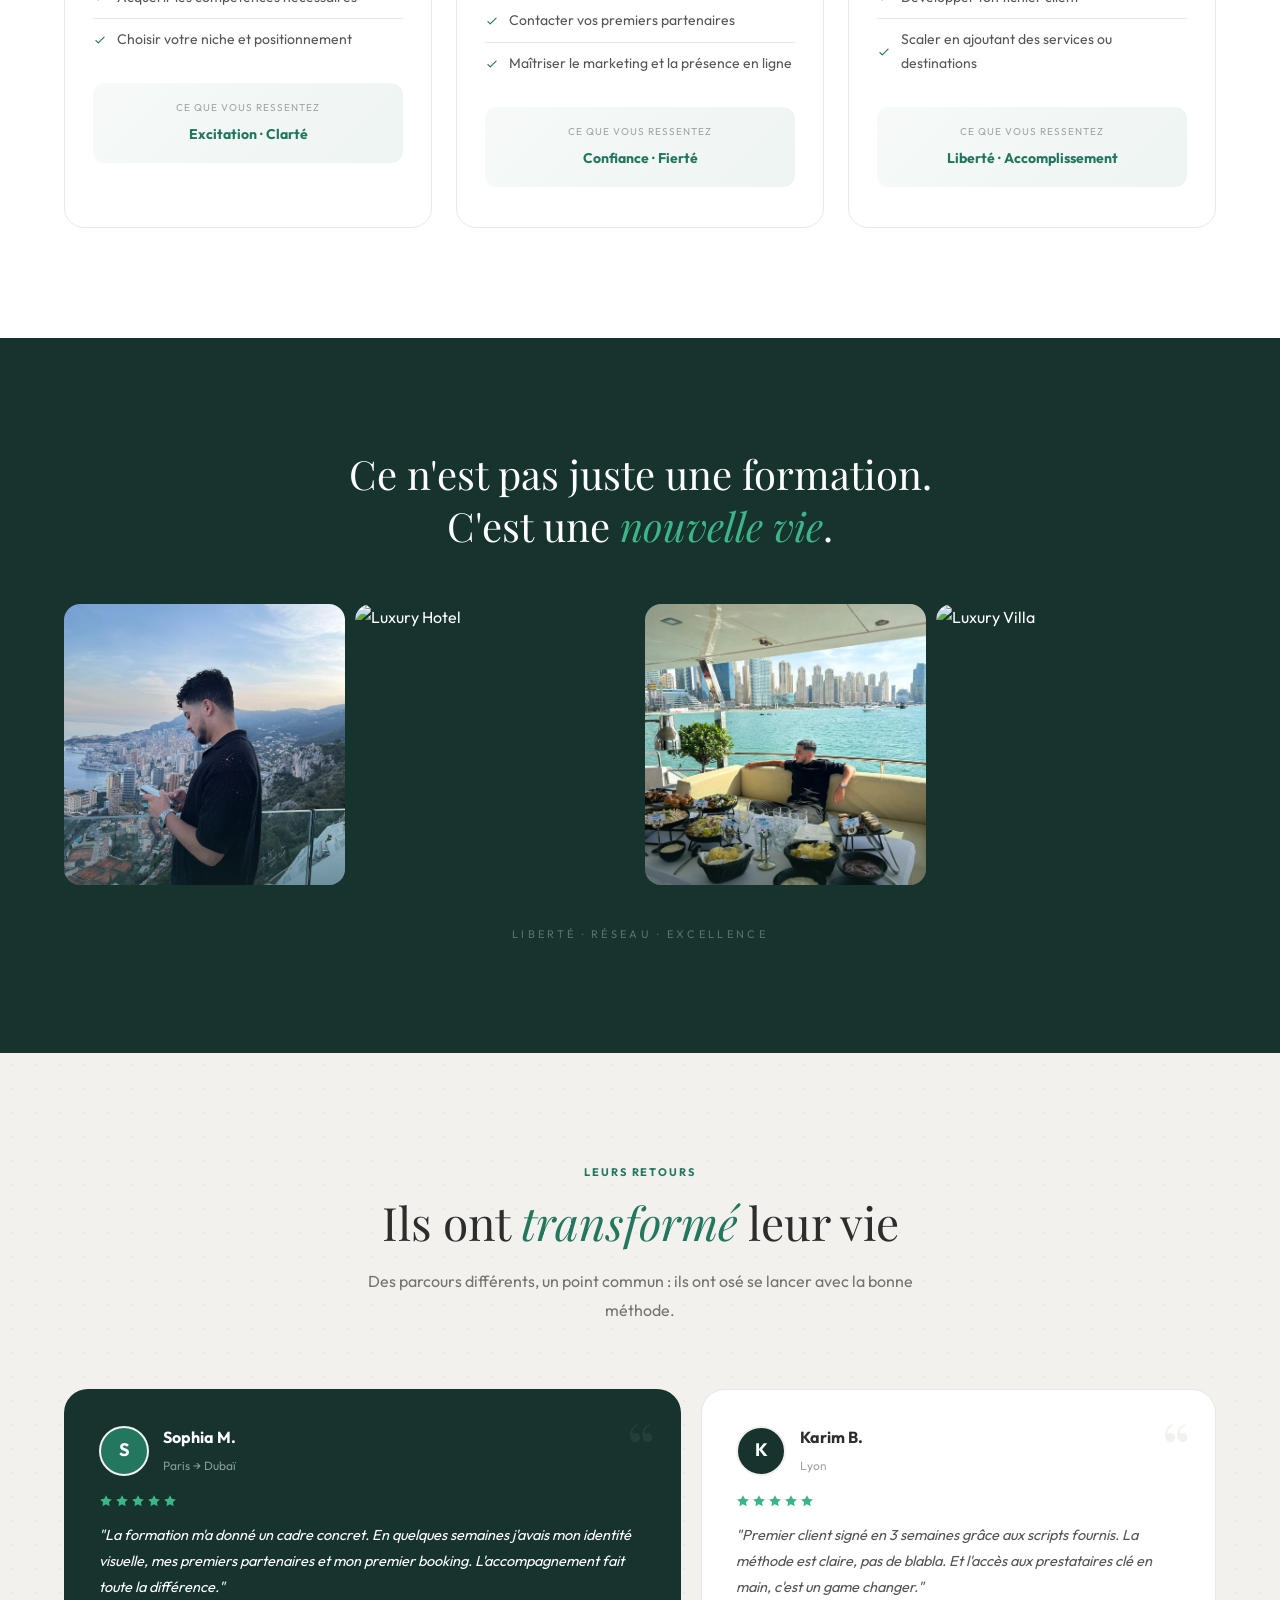
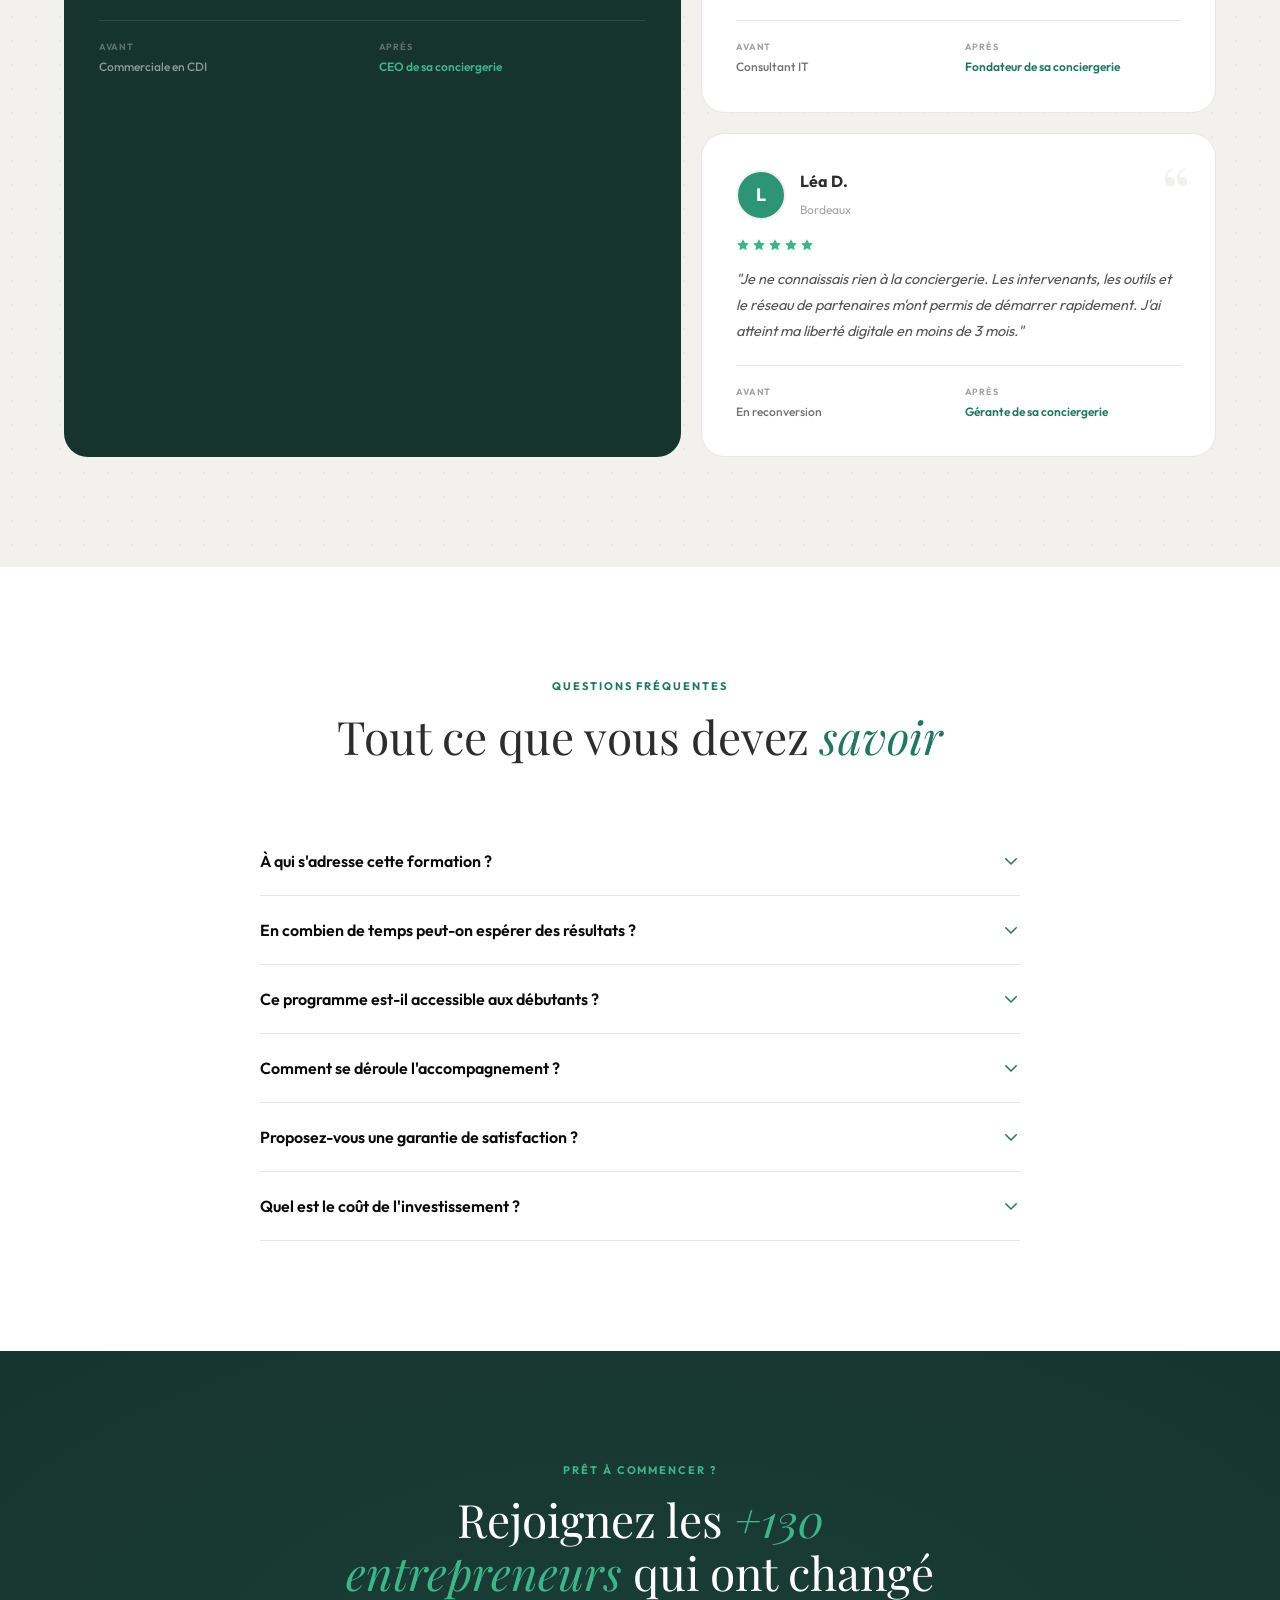
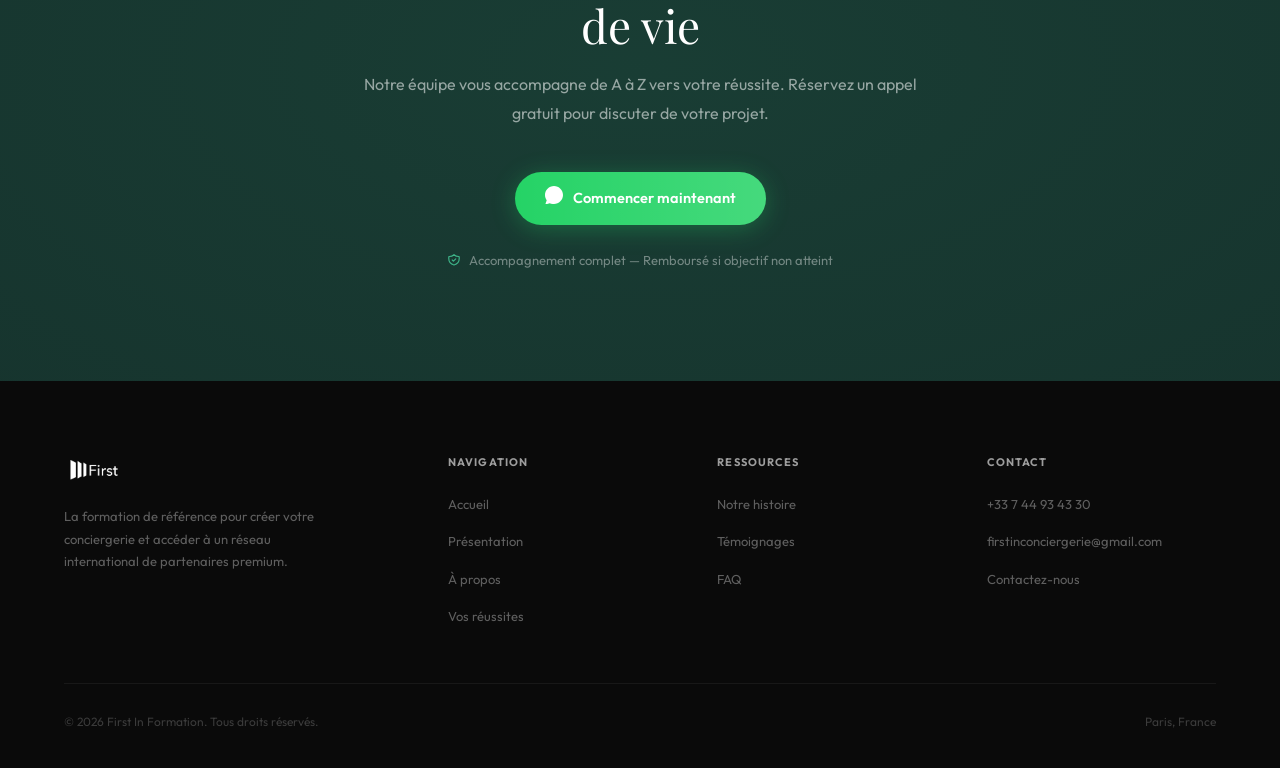
==== commit e49d9a23: "SEO: robots.txt, sitemap.xml, meta tags OpenGraph, structured data" ====
--- a/index.html
+++ b/index.html
@@ -4,7 +4,48 @@
     <meta charset="UTF-8">
     <meta name="viewport" content="width=device-width, initial-scale=1.0">
     <title>First In Formation | Créez Votre Conciergerie de Luxe</title>
-    <meta name="description" content="Formation complète pour créer et structurer votre conciergerie de A à Z. 38 élèves formés, +190k€ générés. +120 partenaires.">
+    <meta name="description" content="Formation complète pour créer et structurer votre conciergerie de luxe de A à Z. Accompagnement terrain, +120 partenaires premium, réseau international (Paris, Dubaï, Marrakech, Côte d'Azur).">
+    <meta name="keywords" content="formation conciergerie, conciergerie de luxe, conciergerie Paris, conciergerie Dubaï, formation entrepreneur luxe, Yacine First In">
+    <meta name="robots" content="index, follow">
+    <meta name="author" content="First In Formation">
+    <link rel="canonical" href="https://firstin-formation.com/">
+
+    <!-- Open Graph (Facebook, LinkedIn, WhatsApp) -->
+    <meta property="og:type" content="website">
+    <meta property="og:url" content="https://firstin-formation.com/">
+    <meta property="og:title" content="First In Formation | Créez Votre Conciergerie de Luxe">
+    <meta property="og:description" content="Formation complète pour lancer votre conciergerie de luxe. Accompagnement terrain, réseau de +120 partenaires premium.">
+    <meta property="og:image" content="https://firstin-formation.com/assets/images/Yacine.jpg">
+    <meta property="og:locale" content="fr_FR">
+    <meta property="og:site_name" content="First In Formation">
+
+    <!-- Twitter Card -->
+    <meta name="twitter:card" content="summary_large_image">
+    <meta name="twitter:title" content="First In Formation | Créez Votre Conciergerie de Luxe">
+    <meta name="twitter:description" content="Formation complète pour lancer votre conciergerie de luxe.">
+    <meta name="twitter:image" content="https://firstin-formation.com/assets/images/Yacine.jpg">
+
+    <!-- Structured Data: Organization -->
+    <script type="application/ld+json">
+    {
+      "@context": "https://schema.org",
+      "@type": "EducationalOrganization",
+      "name": "First In Formation",
+      "url": "https://firstin-formation.com",
+      "logo": "https://firstin-formation.com/assets/images/LOGO%20NOIR.png",
+      "description": "Formation pour créer votre conciergerie de luxe",
+      "sameAs": [
+        "https://www.instagram.com/firstconciergerie/",
+        "https://www.firstinconciergerie.com/"
+      ],
+      "address": {
+        "@type": "PostalAddress",
+        "addressCountry": "FR",
+        "addressLocality": "Paris"
+      }
+    }
+    </script>
+
     <link rel="icon" type="image/png" href="./assets/images/LOGO NOIR.png">
     <link href="https://fonts.googleapis.com/css2?family=Outfit:wght@300;400;500;600;700;800&family=Playfair+Display:ital,wght@0,400;0,500;0,600;0,700;1,400;1,500&display=swap" rel="stylesheet">
 
@@ -384,6 +425,21 @@
             width: 100%; height: 100%;
             object-fit: cover;
             opacity: 0.55;
+            pointer-events: none;
+        }
+        /* Mobile: hide video, use poster as background image instead (iOS Safari play button fix) */
+        @media (max-width: 900px) {
+            .hero-bg video { display: none; }
+            .hero-bg {
+                background-image: url('https://images.unsplash.com/photo-1512453979798-5ea266f8880c?w=1200&q=70');
+                background-size: cover;
+                background-position: center;
+            }
+            .hero-bg::after {
+                content: '';
+                position: absolute; inset: 0;
+                background: rgba(0,0,0,0.45);
+            }
         }
         /* Cinematic vignette — heavy bottom for text readability */
         .hero-overlay {
@@ -1933,7 +1989,7 @@
             <div class="testimonials-grid">
                 <div class="testi-card fade-up">
                     <div class="testi-header">
-                        <img src="https://images.unsplash.com/photo-1494790108377-be9c29b29330?w=150&h=150&fit=crop" alt="Sophia" class="testi-avatar">
+                        <div class="testi-avatar" style="width:50px;height:50px;border-radius:50%;background:var(--green-accent);display:flex;align-items:center;justify-content:center;color:#fff;font-weight:700;font-size:18px;flex-shrink:0">S</div>
                         <div class="testi-info"><h4>Sophia M.</h4><span>Paris &rarr; Dubaï</span></div>
                     </div>
                     <div class="testi-stars"><svg width="14" height="14" fill="currentColor" viewBox="0 0 24 24"><path d="M12 2l3.09 6.26L22 9.27l-5 4.87 1.18 6.88L12 17.77l-6.18 3.25L7 14.14 2 9.27l6.91-1.01L12 2z"/></svg><svg width="14" height="14" fill="currentColor" viewBox="0 0 24 24"><path d="M12 2l3.09 6.26L22 9.27l-5 4.87 1.18 6.88L12 17.77l-6.18 3.25L7 14.14 2 9.27l6.91-1.01L12 2z"/></svg><svg width="14" height="14" fill="currentColor" viewBox="0 0 24 24"><path d="M12 2l3.09 6.26L22 9.27l-5 4.87 1.18 6.88L12 17.77l-6.18 3.25L7 14.14 2 9.27l6.91-1.01L12 2z"/></svg><svg width="14" height="14" fill="currentColor" viewBox="0 0 24 24"><path d="M12 2l3.09 6.26L22 9.27l-5 4.87 1.18 6.88L12 17.77l-6.18 3.25L7 14.14 2 9.27l6.91-1.01L12 2z"/></svg><svg width="14" height="14" fill="currentColor" viewBox="0 0 24 24"><path d="M12 2l3.09 6.26L22 9.27l-5 4.87 1.18 6.88L12 17.77l-6.18 3.25L7 14.14 2 9.27l6.91-1.01L12 2z"/></svg></div>
@@ -1942,7 +1998,7 @@
                 </div>
                 <div class="testi-card fade-up d1">
                     <div class="testi-header">
-                        <img src="https://images.unsplash.com/photo-1507003211169-0a1dd7228f2d?w=150&h=150&fit=crop" alt="Karim" class="testi-avatar">
+                        <div class="testi-avatar" style="width:50px;height:50px;border-radius:50%;background:var(--green-deep);display:flex;align-items:center;justify-content:center;color:#fff;font-weight:700;font-size:18px;flex-shrink:0">K</div>
                         <div class="testi-info"><h4>Karim B.</h4><span>Lyon</span></div>
                     </div>
                     <div class="testi-stars"><svg width="14" height="14" fill="currentColor" viewBox="0 0 24 24"><path d="M12 2l3.09 6.26L22 9.27l-5 4.87 1.18 6.88L12 17.77l-6.18 3.25L7 14.14 2 9.27l6.91-1.01L12 2z"/></svg><svg width="14" height="14" fill="currentColor" viewBox="0 0 24 24"><path d="M12 2l3.09 6.26L22 9.27l-5 4.87 1.18 6.88L12 17.77l-6.18 3.25L7 14.14 2 9.27l6.91-1.01L12 2z"/></svg><svg width="14" height="14" fill="currentColor" viewBox="0 0 24 24"><path d="M12 2l3.09 6.26L22 9.27l-5 4.87 1.18 6.88L12 17.77l-6.18 3.25L7 14.14 2 9.27l6.91-1.01L12 2z"/></svg><svg width="14" height="14" fill="currentColor" viewBox="0 0 24 24"><path d="M12 2l3.09 6.26L22 9.27l-5 4.87 1.18 6.88L12 17.77l-6.18 3.25L7 14.14 2 9.27l6.91-1.01L12 2z"/></svg><svg width="14" height="14" fill="currentColor" viewBox="0 0 24 24"><path d="M12 2l3.09 6.26L22 9.27l-5 4.87 1.18 6.88L12 17.77l-6.18 3.25L7 14.14 2 9.27l6.91-1.01L12 2z"/></svg></div>
@@ -1951,7 +2007,7 @@
                 </div>
                 <div class="testi-card fade-up d2">
                     <div class="testi-header">
-                        <img src="https://images.unsplash.com/photo-1438761681033-6461ffad8d80?w=150&h=150&fit=crop" alt="Léa" class="testi-avatar">
+                        <div class="testi-avatar" style="width:50px;height:50px;border-radius:50%;background:var(--green-light);display:flex;align-items:center;justify-content:center;color:#fff;font-weight:700;font-size:18px;flex-shrink:0">L</div>
                         <div class="testi-info"><h4>Léa D.</h4><span>Bordeaux</span></div>
                     </div>
                     <div class="testi-stars"><svg width="14" height="14" fill="currentColor" viewBox="0 0 24 24"><path d="M12 2l3.09 6.26L22 9.27l-5 4.87 1.18 6.88L12 17.77l-6.18 3.25L7 14.14 2 9.27l6.91-1.01L12 2z"/></svg><svg width="14" height="14" fill="currentColor" viewBox="0 0 24 24"><path d="M12 2l3.09 6.26L22 9.27l-5 4.87 1.18 6.88L12 17.77l-6.18 3.25L7 14.14 2 9.27l6.91-1.01L12 2z"/></svg><svg width="14" height="14" fill="currentColor" viewBox="0 0 24 24"><path d="M12 2l3.09 6.26L22 9.27l-5 4.87 1.18 6.88L12 17.77l-6.18 3.25L7 14.14 2 9.27l6.91-1.01L12 2z"/></svg><svg width="14" height="14" fill="currentColor" viewBox="0 0 24 24"><path d="M12 2l3.09 6.26L22 9.27l-5 4.87 1.18 6.88L12 17.77l-6.18 3.25L7 14.14 2 9.27l6.91-1.01L12 2z"/></svg><svg width="14" height="14" fill="currentColor" viewBox="0 0 24 24"><path d="M12 2l3.09 6.26L22 9.27l-5 4.87 1.18 6.88L12 17.77l-6.18 3.25L7 14.14 2 9.27l6.91-1.01L12 2z"/></svg></div>
